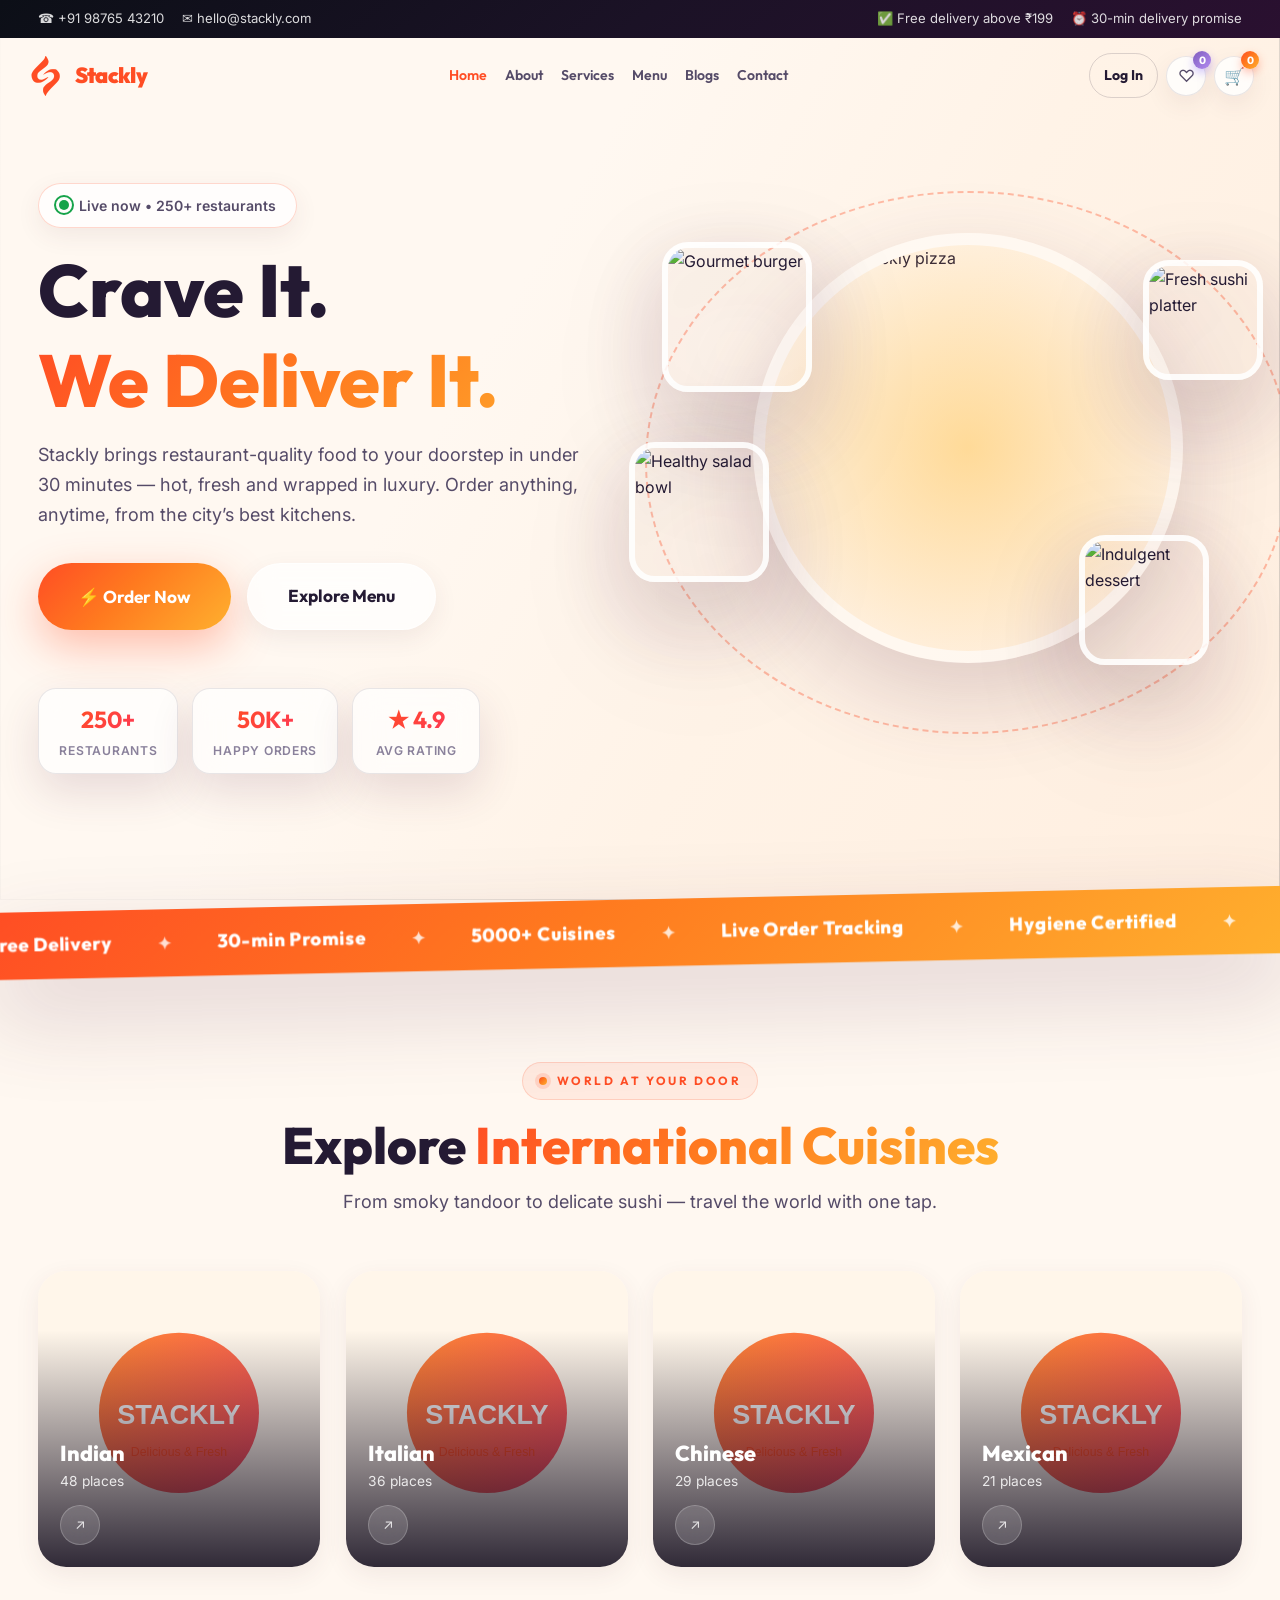
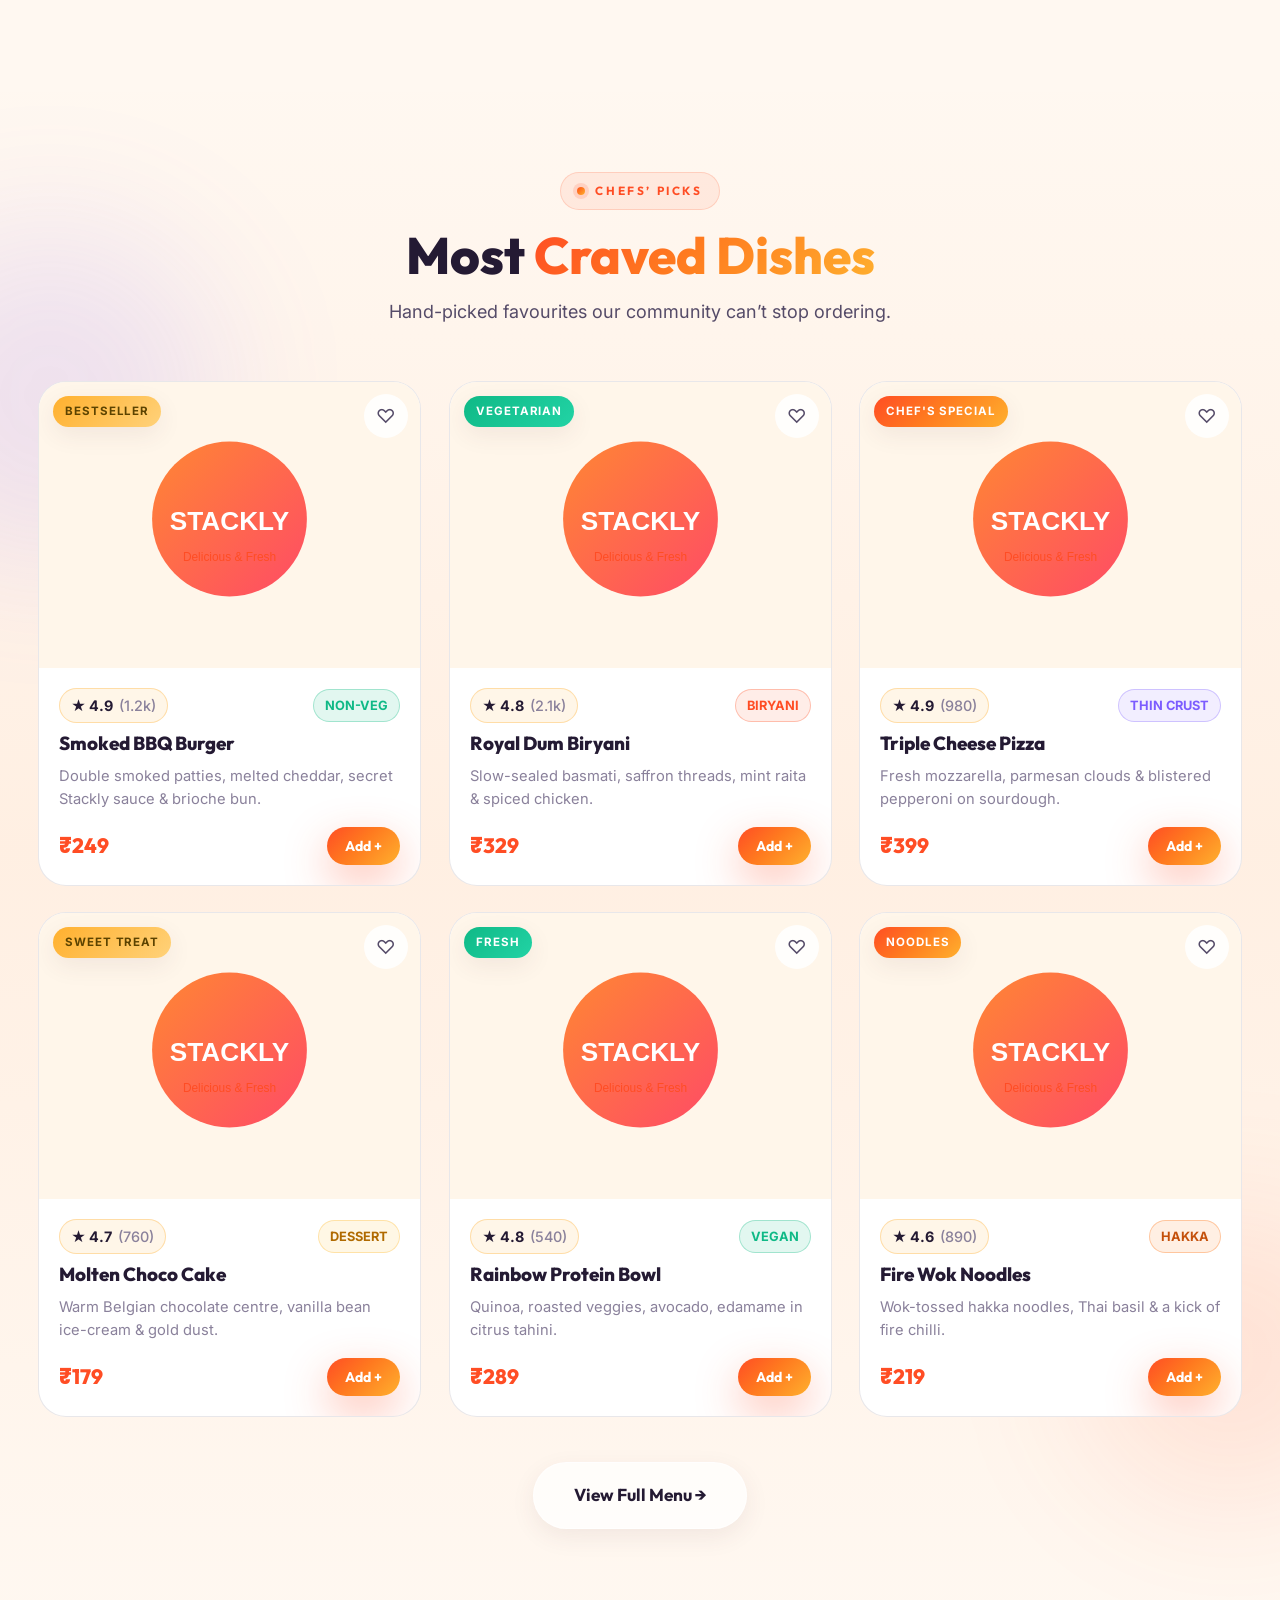
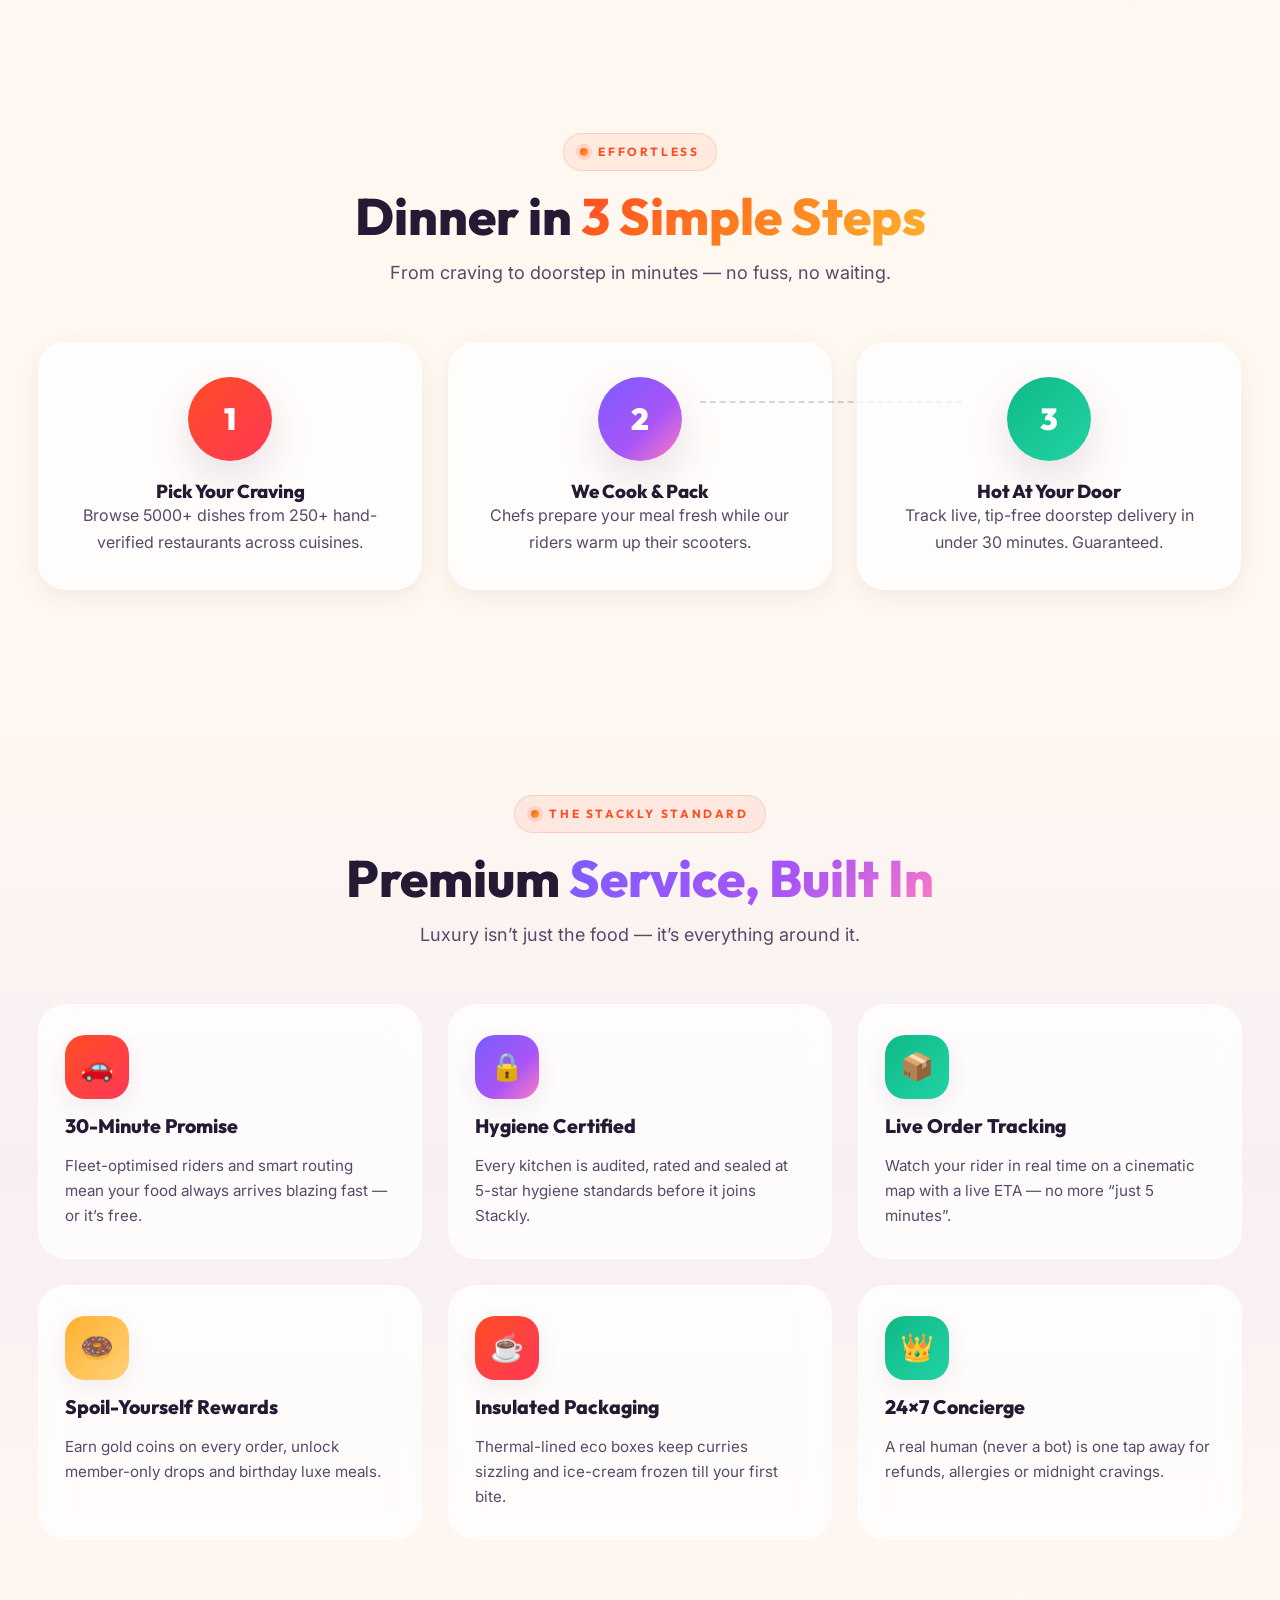
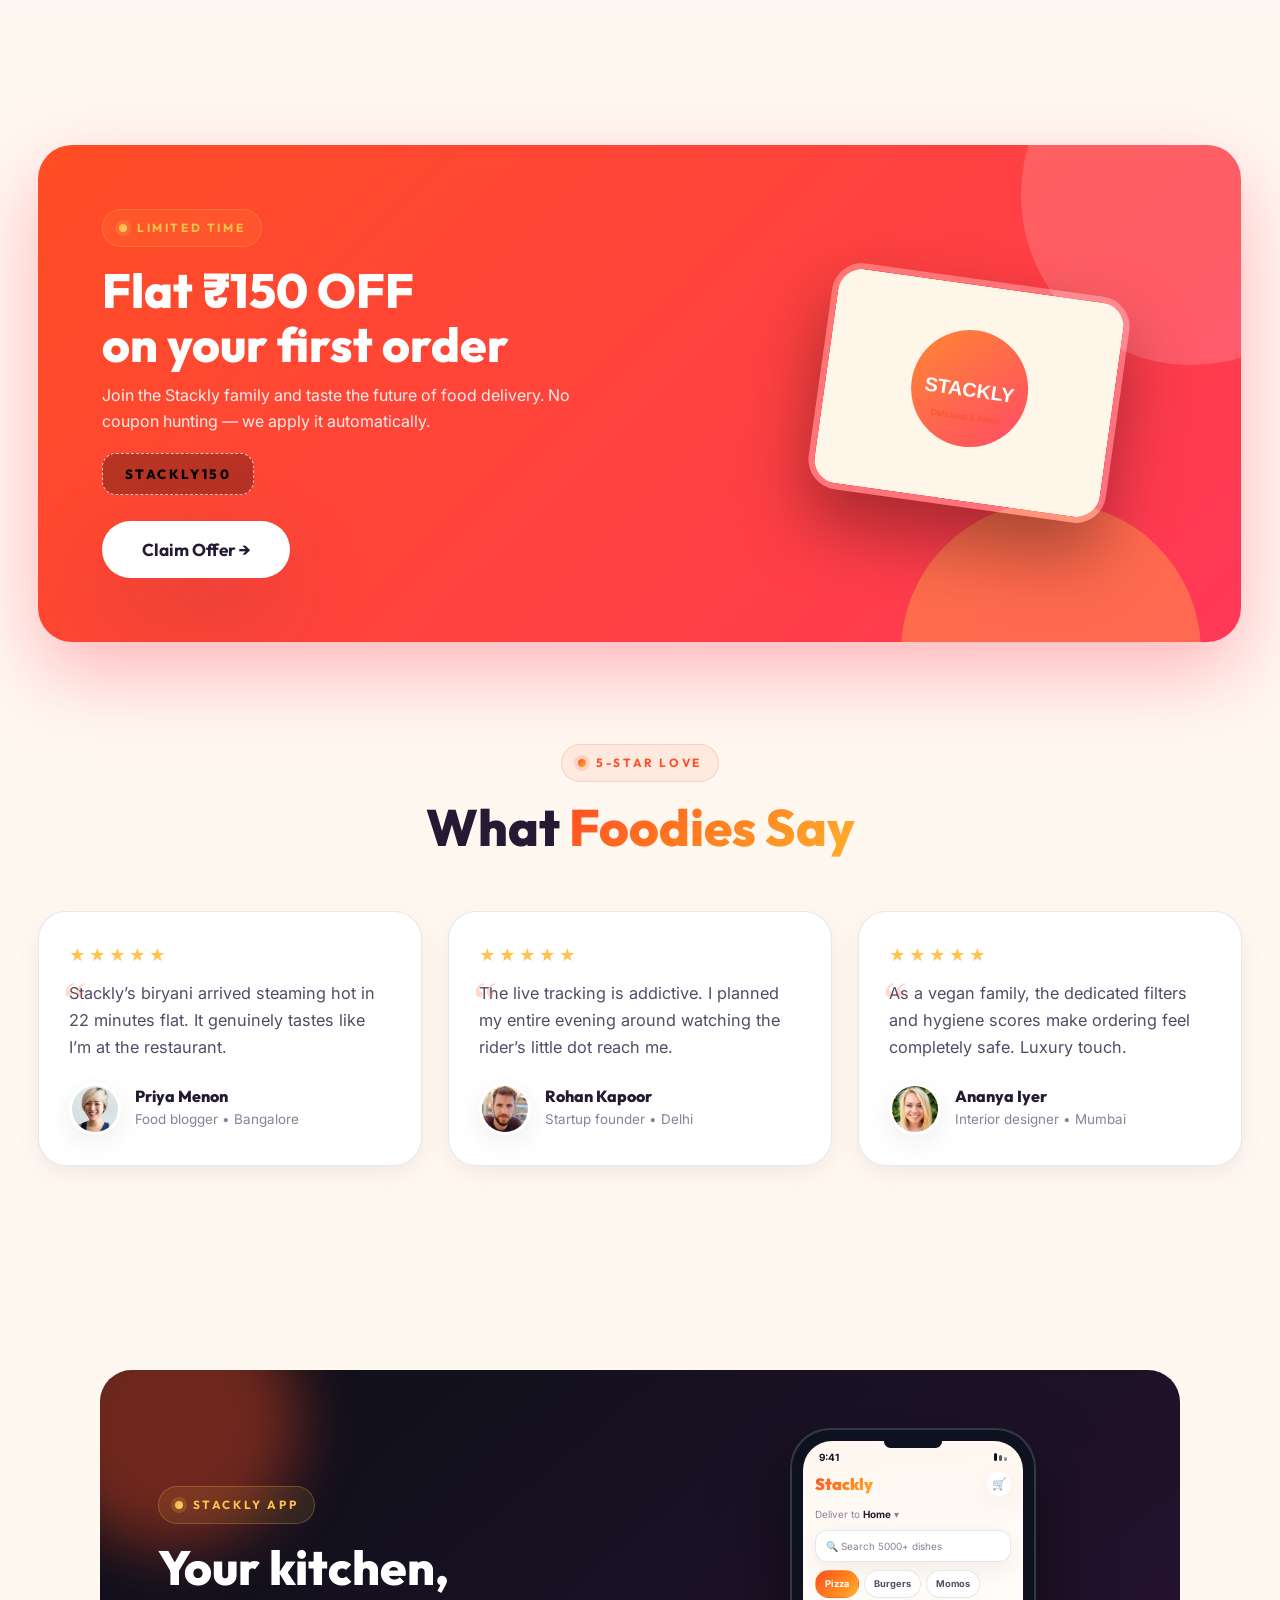
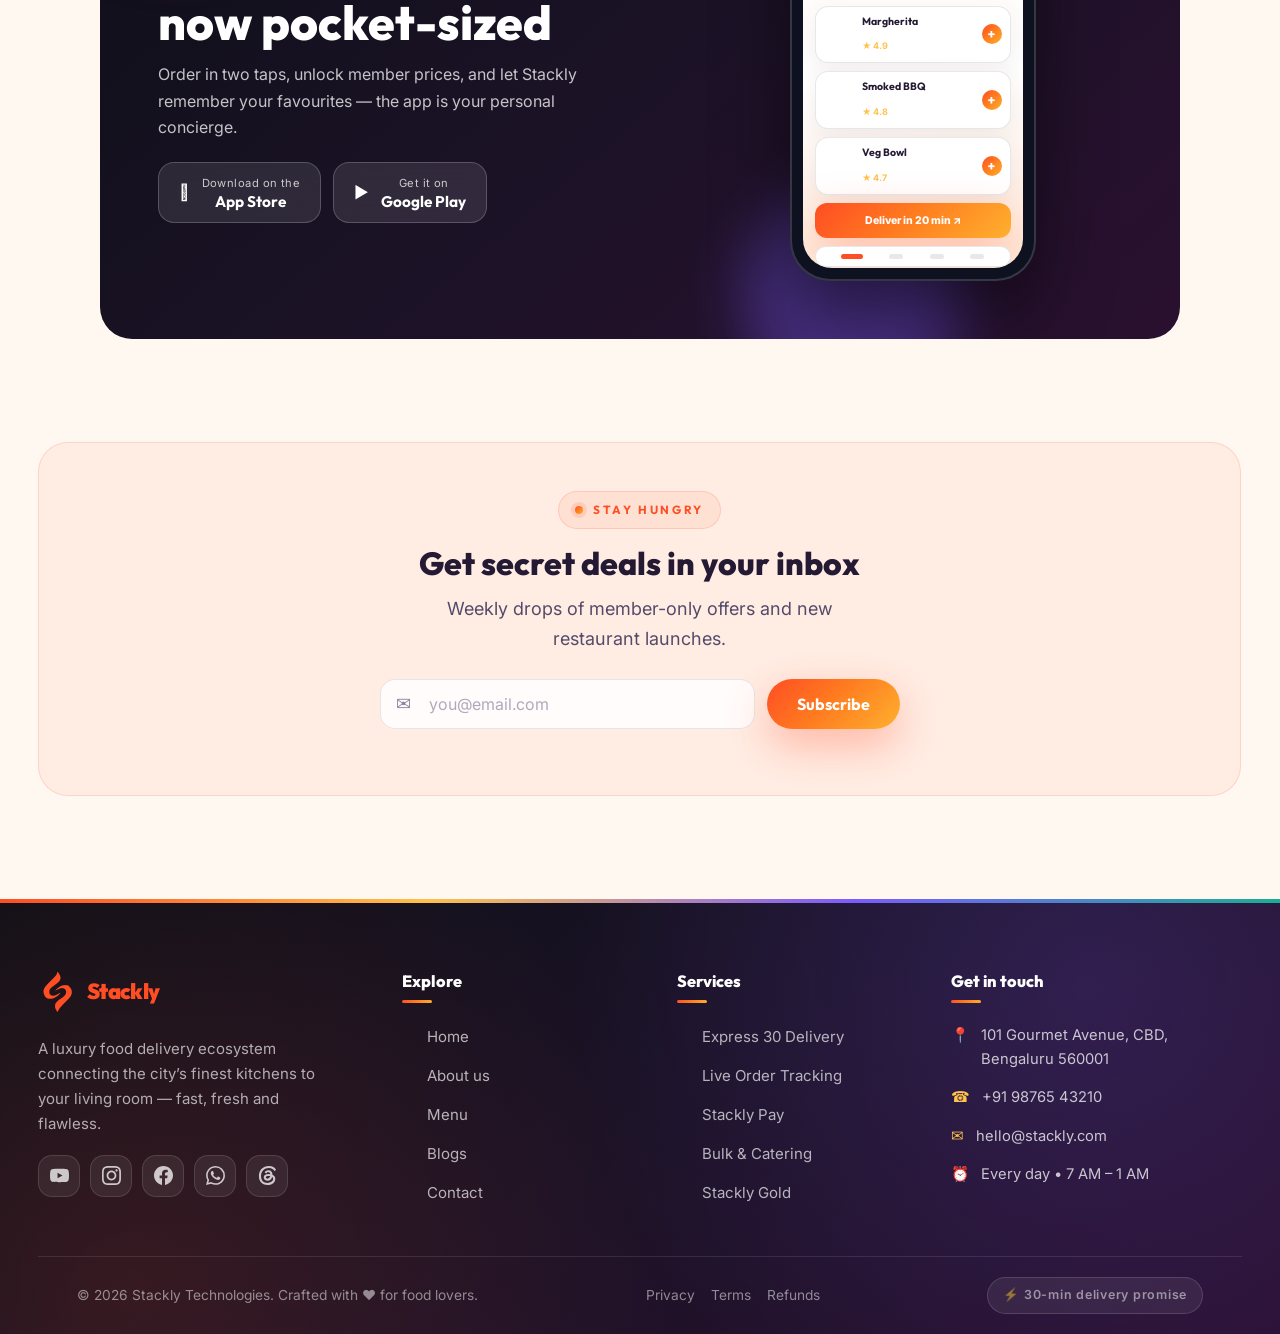
==== index.html @ c5687482 "first commit" ====
﻿<!DOCTYPE html>
<html lang="en">
<head>
<meta charset="UTF-8">
<meta name="viewport" content="width=device-width, initial-scale=1.0">
<meta name="description" content="Stackly — Luxury food delivery platform. Delicious, hot & fast delivery from the best restaurants to your doorstep.">
<title>Stackly | Food Delivery Platform — Fresh, Fast & Luxurious</title>
<link rel="icon" type="image/svg+xml" href="data:image/svg+xml,%3Csvg xmlns='http://www.w3.org/2000/svg' viewBox='0 0 100 100'%3E%3Crect width='100' height='100' rx='24' fill='%23ff4d24'/%3E%3Ctext x='50' y='68' font-size='54' text-anchor='middle' fill='white' font-family='Arial' font-weight='bold'%3ES%3C/text%3E%3C/svg%3E">
<link rel="stylesheet" href="css/style.css?v44">
</head>
<body>
<a class="skip-link" href="#main">Skip to main content</a>
<div class="scroll-progress" aria-hidden="true"></div>
<!-- LOADER -->
<div class="loader" aria-hidden="true"> <div class="er-code" style="font-family:var(--font-head);font-weight:900;font-size:3rem;background:linear-gradient(135deg,#ff6b4a,#ffc24b);-webkit-background-clip:text;background-clip:text;color:transparent;">STACKLY</div>
</div> <!-- HEADER -->
<header class="site-header"> <div class="topbar"> <div class="container"> <div class="top-left"> <span>&#9742; +91 98765 43210</span> <span>&#9993; hello@stackly.com</span> </div> <div class="top-right"> <span>&#9989; Free delivery above &#8377;199</span> <span>&#9200; 30-min delivery promise</span> </div> </div> </div> <div class="header-main"> <div class="container"> <a class="logo" href="index.html" aria-label="Stackly home"> <span class="logo-badge" role="img" aria-label="Stackly logo"></span> <span>Stack<em>ly</em></span> </a> <nav class="nav" aria-label="Primary"> <a class="nav-link active" href="index.html">Home</a> <a class="nav-link" href="about.html">About</a> <a class="nav-link" href="services.html">Services</a> <a class="nav-link" href="menu.html">Menu</a> <a class="nav-link" href="blogs.html">Blogs</a> <a class="nav-link" href="contact.html">Contact</a> </nav> <div class="header-actions"> <a class="btn btn-ghost btn-sm" href="login.html">Log In</a> <button class="icon-btn js-wish-open" aria-label="Open wishlist" title="Wishlist">&#9825;<span class="head-badge alt" data-wish-count>0</span></button> <button class="icon-btn js-cart-open" aria-label="Open cart" title="Cart">&#128722;<span class="head-badge" data-cart-count>0</span></button> <button class="burger" data-sidebar aria-label="Open menu" aria-expanded="false"> <span></span> </button> </div> </div> </div>
</header> <!-- MOBILE SIDEBAR -->
<div class="sidebar-overlay" aria-hidden="true"></div>
<aside class="sidebar" id="sideNav" aria-hidden="true" aria-label="Mobile navigation"> <div class="sidebar-head"> <a class="logo" href="index.html"> <span class="logo-badge" role="img" aria-label="Stackly logo"></span> <span>Stack<em>ly</em></span> </a> <button class="sidebar-close" aria-label="Close menu">&#10005;</button> </div> <nav class="sidebar-nav" aria-label="Mobile"> <a class="nav-link active" href="index.html">&#127968; Home</a> <a class="nav-link" href="about.html">&#128100; About</a> <a class="nav-link" href="services.html">&#128736; Services</a> <a class="nav-link" href="menu.html">&#127869; Menu</a> <a class="nav-link" href="blogs.html">&#128240; Blogs</a> <a class="nav-link" href="contact.html">&#128222; Contact</a> <a class="nav-link sidebar-login-btn" href="login.html">&#128273; Log In</a> </nav>  </aside> <main id="main">
<!-- HERO -->
<section class="hero" aria-label="Hero"> <div class="hero-canvas" aria-hidden="true"></div> <div class="hero-bg" aria-hidden="true"> <img src="https://images.unsplash.com/photo-1504674900247-0877df9cc836?w=1200&q=60&fm=webp&auto=format&fit=crop" alt="" loading="eager" fetchpriority="high"> </div> <div class="hero-vignette" aria-hidden="true"></div> <div class="container"> <div class="hero-inner"> <div class="hero-copy"> <span class="hero-badge"><span class="dot"></span> Live now &#8226; 250+ restaurants</span> <h1>Crave It. <span class="adaptive-line">We Deliver It.</span></h1> <p class="lede">Stackly brings restaurant-quality food to your doorstep in under 30 minutes — hot, fresh and wrapped in luxury. Order anything, anytime, from the city&#8217;s best kitchens.</p> <div class="hero-actions"> <div class="hero-cta"> <button class="btn btn-primary btn-lg js-404">&#9889; Order Now</button> <a class="btn btn-glass btn-lg" href="menu.html">Explore Menu</a> </div> </div> <div class="hero-stats"> <div class="stat-chip"><b data-count="250" data-suffix="+">0+</b><span>Restaurants</span></div> <div class="stat-chip"><b data-count="50" data-suffix="K+">0K+</b><span>Happy orders</span></div> <div class="stat-chip"><b data-prefix="&#9733; " data-count="4.9">4.9</b><span>Avg rating</span></div> </div> </div> <div class="hero-visual" aria-hidden="true"> <div class="hero-ring"></div> <div class="hero-plate"> <div class="plate-core tilt tilt-inner"> <span class="core-glow"></span> <img src="https://images.unsplash.com/photo-1513104890138-7c749659a591?w=700&h=700&fit=crop&q=70&fm=webp&auto=format" alt="Signature Stackly pizza" loading="eager"> </div> </div> <div class="float-item d1" style="width:150px;height:150px;top:2%;left:-6%;--rot:-8deg;"> <img src="https://images.unsplash.com/photo-1568901346375-23c9450c58cd?w=320&h=320&fit=crop&q=60&fm=webp&auto=format" alt="Gourmet burger"> </div> <div class="float-item d2" style="width:120px;height:120px;top:6%;right:-4%;--rot:10deg;"> <img src="https://images.unsplash.com/photo-1579871494447-9811cf80d66c?w=300&h=300&fit=crop&q=60&fm=webp&auto=format" alt="Fresh sushi platter"> </div> <div class="float-item d3" style="width:140px;height:140px;bottom:24%;left:-12%;--rot:6deg;"> <img src="https://images.unsplash.com/photo-1546069901-ba9599a7e63c?w=320&h=320&fit=crop&q=60&fm=webp&auto=format" alt="Healthy salad bowl"> </div> <div class="float-item d2" style="width:130px;height:130px;bottom:6%;right:6%;--rot:-6deg;"> <img src="https://images.unsplash.com/photo-1565958011703-44f9829ba187?w=300&h=300&fit=crop&q=60&fm=webp&auto=format" alt="Indulgent dessert"> </div> </div> </div> </div>
</section> <!-- RIBBON MARQUEE -->
<div class="hero-ribbon" aria-hidden="true"> <div class="marquee"> <div class="marquee-track"> <span>Free Delivery</span><span>30-min Promise</span><span>5000+ Cuisines</span><span>Live Order Tracking</span><span>Hygiene Certified</span><span>Cash On Delivery</span> <span>Free Delivery</span><span>30-min Promise</span><span>5000+ Cuisines</span><span>Live Order Tracking</span><span>Hygiene Certified</span><span>Cash On Delivery</span> </div> </div>
</div> <!-- CUISINES -->
<section class="section" style="padding-top:clamp(4rem,8vw,6rem)"> <div class="container"> <div class="section-head" data-reveal> <span class="eyebrow">World at your door</span> <h2 class="h2">Explore <span class="grad-text">International Cuisines</span></h2> <p class="lede">From smoky tandoor to delicate sushi — travel the world with one tap.</p> </div> <div class="grid cols-4"> <article class="cuisine-card tile" data-reveal tabindex="0" aria-label="Indian cuisine"> <img src="https://images.unsplash.com/photo-1585937421612-70a008356fbe?w=400&h=420&fit=crop&q=60&fm=webp&auto=format" alt="Indian butter chicken curry in a bowl" loading="lazy"> <div class="cap"><h3>Indian</h3><span>48 places</span><span class="go">&#8599;</span></div> </article> <article class="cuisine-card tile" data-reveal style="--d:.1s" tabindex="0" aria-label="Italian cuisine"> <img src="https://images.unsplash.com/photo-1513104890138-7c749659a591?w=400&h=420&fit=crop&q=60&fm=webp&auto=format" alt="Authentic Italian pizza" loading="lazy"> <div class="cap"><h3>Italian</h3><span>36 places</span><span class="go">&#8599;</span></div> </article> <article class="cuisine-card tile" data-reveal style="--d:.2s" tabindex="0" aria-label="Chinese cuisine"> <img src="https://images.unsplash.com/photo-1585032226651-759b368d7246?w=400&h=420&fit=crop&q=60&fm=webp&auto=format" alt="Dim sum and Chinese delicacies" loading="lazy"> <div class="cap"><h3>Chinese</h3><span>29 places</span><span class="go">&#8599;</span></div> </article> <article class="cuisine-card tile" data-reveal style="--d:.3s" tabindex="0" aria-label="Mexican cuisine"> <img src="https://images.unsplash.com/photo-1565299624946-b28f40a0ae38?w=400&h=420&fit=crop&q=60&fm=webp&auto=format" alt="Mexican tacos and nachos" loading="lazy"> <div class="cap"><h3>Mexican</h3><span>21 places</span><span class="go">&#8599;</span></div> </article> </div> </div>
</section> <!-- POPULAR DISHES -->
<section class="section" style="background:linear-gradient(180deg,transparent,rgba(255,122,31,.07),transparent)"> <div class="blob" style="width:340px;height:340px;background:rgba(124,92,255,.25);top:10%;left:-120px;" aria-hidden="true"></div> <div class="blob" style="width:300px;height:300px;background:rgba(255,77,36,.22);bottom:8%;right:-100px;" aria-hidden="true"></div> <div class="container"> <div class="section-head" data-reveal> <span class="eyebrow">Chefs&#8217; picks</span> <h2 class="h2">Most <span class="grad-text">Craved Dishes</span></h2> <p class="lede">Hand-picked favourites our community can&#8217;t stop ordering.</p> </div> <div class="menu-grid"> <article class="dish-card" data-reveal> <div class="dish-card-media"> <span class="dish-tag gold">Bestseller</span> <button class="dish-wishlist" aria-label="Add to favourites">&#9825;</button> <img src="https://images.unsplash.com/photo-1568901346375-23c9450c58cd?w=500&h=380&fit=crop&q=60&fm=webp&auto=format" alt="Stackly signature double patty burger" loading="lazy"> </div> <div class="dish-card-body"> <div class="dish-meta"><span class="rating">&#9733; 4.9 <span style="color:var(--ink-soft);font-weight:500;">(1.2k)</span></span><span style="font-weight:700;font-size:.8rem;background:rgba(16,185,129,.12);color:var(--teal);padding:5px 11px;border-radius:20px;border:1px solid rgba(16,185,129,.3);">NON-VEG</span></div> <h3>Smoked BBQ Burger</h3> <p class="dish-desc">Double smoked patties, melted cheddar, secret Stackly sauce &amp; brioche bun.</p> <div class="dish-foot"> <span class="dish-price">&#8377;249</span> <button class="btn btn-primary btn-sm js-add-cart">Add +</button> </div> </div> </article> <article class="dish-card" data-reveal style="--d:.08s"> <div class="dish-card-media"> <span class="dish-tag veg" style="background:var(--grad-teal);">Vegetarian</span> <button class="dish-wishlist" aria-label="Add to favourites">&#9825;</button> <img src="https://images.unsplash.com/photo-1589302168068-964664d93dc0?w=500&h=380&fit=crop&q=60&fm=webp&auto=format" alt="Royal dum biryani with saffron rice" loading="lazy"> </div> <div class="dish-card-body"> <div class="dish-meta"><span class="rating">&#9733; 4.8 <span style="color:var(--ink-soft);font-weight:500;">(2.1k)</span></span><span style="font-weight:700;font-size:.8rem;background:rgba(255,77,36,.1);color:var(--primary);padding:5px 11px;border-radius:20px;border:1px solid rgba(255,77,36,.3);">BIRYANI</span></div> <h3>Royal Dum Biryani</h3> <p class="dish-desc">Slow-sealed basmati, saffron threads, mint raita &amp; spiced chicken.</p> <div class="dish-foot"> <span class="dish-price">&#8377;329</span> <button class="btn btn-primary btn-sm js-add-cart">Add +</button> </div> </div> </article> <article class="dish-card" data-reveal style="--d:.16s"> <div class="dish-card-media"> <span class="dish-tag">Chef's special</span> <button class="dish-wishlist" aria-label="Add to favourites">&#9825;</button> <img src="https://images.unsplash.com/photo-1565299585323-38d6b0865b47?w=500&h=380&fit=crop&q=60&fm=webp&auto=format" alt="Chicago style deep dish pizza with melted cheese" loading="lazy"> </div> <div class="dish-card-body"> <div class="dish-meta"><span class="rating">&#9733; 4.9 <span style="color:var(--ink-soft);font-weight:500;">(980)</span></span><span style="font-weight:700;font-size:.8rem;background:rgba(124,92,255,.1);color:var(--violet);padding:5px 11px;border-radius:20px;border:1px solid rgba(124,92,255,.3);">THIN CRUST</span></div> <h3>Triple Cheese Pizza</h3> <p class="dish-desc">Fresh mozzarella, parmesan clouds &amp; blistered pepperoni on sourdough.</p> <div class="dish-foot"> <span class="dish-price">&#8377;399</span> <button class="btn btn-primary btn-sm js-add-cart">Add +</button> </div> </div> </article> <article class="dish-card" data-reveal> <div class="dish-card-media"> <span class="dish-tag gold" style="background:var(--grad-gold);color:#5c4300;">Sweet treat</span> <button class="dish-wishlist" aria-label="Add to favourites">&#9825;</button> <img src="https://images.unsplash.com/photo-1565958011703-44f9829ba187?w=500&h=380&fit=crop&q=60&fm=webp&auto=format" alt="Layered chocolate dessert with berries" loading="lazy"> </div> <div class="dish-card-body"> <div class="dish-meta"><span class="rating">&#9733; 4.7 <span style="color:var(--ink-soft);font-weight:500;">(760)</span></span><span style="font-weight:700;font-size:.8rem;background:rgba(255,194,75,.14);color:#b06a00;padding:5px 11px;border-radius:20px;border:1px solid rgba(255,194,75,.4);">DESSERT</span></div> <h3>Molten Choco Cake</h3> <p class="dish-desc">Warm Belgian chocolate centre, vanilla bean ice-cream &amp; gold dust.</p> <div class="dish-foot"> <span class="dish-price">&#8377;179</span> <button class="btn btn-primary btn-sm js-add-cart">Add +</button> </div> </div> </article> <article class="dish-card" data-reveal style="--d:.08s"> <div class="dish-card-media"> <span class="dish-tag veg" style="background:var(--grad-teal);">Fresh</span> <button class="dish-wishlist" aria-label="Add to favourites">&#9825;</button> <img src="https://images.unsplash.com/photo-1546069901-ba9599a7e63c?w=500&h=380&fit=crop&q=60&fm=webp&auto=format" alt="Rainbow protein bowl with grains and vegetables" loading="lazy"> </div> <div class="dish-card-body"> <div class="dish-meta"><span class="rating">&#9733; 4.8 <span style="color:var(--ink-soft);font-weight:500;">(540)</span></span><span style="font-weight:700;font-size:.8rem;background:rgba(16,185,129,.12);color:var(--teal);padding:5px 11px;border-radius:20px;border:1px solid rgba(16,185,129,.3);">VEGAN</span></div> <h3>Rainbow Protein Bowl</h3> <p class="dish-desc">Quinoa, roasted veggies, avocado, edamame in citrus tahini.</p> <div class="dish-foot"> <span class="dish-price">&#8377;289</span> <button class="btn btn-primary btn-sm js-add-cart">Add +</button> </div> </div> </article> <article class="dish-card" data-reveal style="--d:.16s"> <div class="dish-card-media"> <span class="dish-tag">Noodles</span> <button class="dish-wishlist" aria-label="Add to favourites">&#9825;</button> <img src="https://images.unsplash.com/photo-1582878826629-29b7ad1cdc43?w=500&h=380&fit=crop&q=60&fm=webp&auto=format" alt="Wok tossed hakka noodles with vegetables" loading="lazy"> </div> <div class="dish-card-body"> <div class="dish-meta"><span class="rating">&#9733; 4.6 <span style="color:var(--ink-soft);font-weight:500;">(890)</span></span><span style="font-weight:700;font-size:.8rem;background:rgba(255,122,31,.12);color:#c4500b;padding:5px 11px;border-radius:20px;border:1px solid rgba(255,122,31,.35);">HAKKA</span></div> <h3>Fire Wok Noodles</h3> <p class="dish-desc">Wok-tossed hakka noodles, Thai basil &amp; a kick of fire chilli.</p> <div class="dish-foot"> <span class="dish-price">&#8377;219</span> <button class="btn btn-primary btn-sm js-add-cart">Add +</button> </div> </div> </article> </div> <div class="text-center" style="margin-top:2.8rem" data-reveal> <a class="btn btn-glass btn-lg" href="menu.html">View Full Menu &#8594;</a> </div> </div>
</section> <!-- HOW IT WORKS -->
<section class="section"> <div class="container"> <div class="section-head" data-reveal> <span class="eyebrow">Effortless</span> <h2 class="h2">Dinner in <span class="grad-text">3 Simple Steps</span></h2> <p class="lede">From craving to doorstep in minutes — no fuss, no waiting.</p> </div> <div class="grid cols-3" data-reveal> <article class="glass step-card"> <div class="step-num a">1</div> <h3>Pick Your Craving</h3> <p style="color:var(--ink-mid);">Browse 5000+ dishes from 250+ hand-verified restaurants across cuisines.</p> </article> <article class="glass step-card"> <div class="step-num b">2</div> <div class="connector"></div> <h3>We Cook &amp; Pack</h3> <p style="color:var(--ink-mid);">Chefs prepare your meal fresh while our riders warm up their scooters.</p> </article> <article class="glass step-card"> <div class="step-num c">3</div> <div class="connector"></div> <h3>Hot At Your Door</h3> <p style="color:var(--ink-mid);">Track live, tip-free doorstep delivery in under 30 minutes. Guaranteed.</p> </article> </div> </div>
</section> <!-- FEATURES -->
<section class="section" style="background:linear-gradient(180deg,transparent,rgba(124,92,255,.06),transparent)"> <div class="container"> <div class="section-head" data-reveal> <span class="eyebrow">The Stackly standard</span> <h2 class="h2">Premium <span class="grad-text-v">Service, Built In</span></h2> <p class="lede">Luxury isn&#8217;t just the food — it&#8217;s everything around it.</p> </div> <div class="grid cols-3"> <article class="feature-card" data-reveal> <span class="icon-tile grad-a">&#128663;</span> <h3>30-Minute Promise</h3> <p>Fleet-optimised riders and smart routing mean your food always arrives blazing fast — or it&#8217;s free.</p> </article> <article class="feature-card" data-reveal style="--d:.1s"> <span class="icon-tile grad-b">&#128274;</span> <h3>Hygiene Certified</h3> <p>Every kitchen is audited, rated and sealed at 5-star hygiene standards before it joins Stackly.</p> </article> <article class="feature-card" data-reveal style="--d:.2s"> <span class="icon-tile grad-c">&#128230;</span> <h3>Live Order Tracking</h3> <p>Watch your rider in real time on a cinematic map with a live ETA — no more &#8220;just 5 minutes&#8221;.</p> </article> <article class="feature-card" data-reveal> <span class="icon-tile grad-d">&#127849;</span> <h3>Spoil-Yourself Rewards</h3> <p>Earn gold coins on every order, unlock member-only drops and birthday luxe meals.</p> </article> <article class="feature-card" data-reveal style="--d:.1s"> <span class="icon-tile grad-a">&#9749;</span> <h3>Insulated Packaging</h3> <p>Thermal-lined eco boxes keep curries sizzling and ice-cream frozen till your first bite.</p> </article> <article class="feature-card" data-reveal style="--d:.2s"> <span class="icon-tile grad-c">&#128081;</span> <h3>24&#215;7 Concierge</h3> <p>A real human (never a bot) is one tap away for refunds, allergies or midnight cravings.</p> </article> </div> </div>
</section> <!-- OFFER BANNER -->
<section class="section"> <div class="container"> <div class="offer-banner" data-reveal> <div> <span class="eyebrow ghost">Limited time</span> <h2>Flat &#8377;150 OFF<br>on your first order</h2> <p>Join the Stackly family and taste the future of food delivery. No coupon hunting — we apply it automatically.</p> <button class="offer-code js-copy">STACKLY150</button> <div style="margin-top:26px"> <button class="btn btn-white btn-lg js-404">Claim Offer &#8594;</button> </div> </div> <div class="offer-visual"> <img src="https://images.unsplash.com/photo-1565299585323-38d6b0865b47?w=420&h=460&fit=crop&q=70&fm=webp&auto=format" alt="Luxury pizza with fresh toppings on a dark background" loading="lazy"> </div> </div> </div>
</section> <!-- TESTIMONIALS -->
<section class="section" style="padding-top:0"> <div class="container"> <div class="section-head" data-reveal> <span class="eyebrow">5-star love</span> <h2 class="h2">What <span class="grad-text">Foodies Say</span></h2> </div> <div class="grid cols-3"> <article class="testi-card" data-reveal> <div class="testi-stars" aria-label="5 stars">&#9733;&#9733;&#9733;&#9733;&#9733;</div> <p class="quote">Stackly&#8217;s biryani arrived steaming hot in 22 minutes flat. It genuinely tastes like I&#8217;m at the restaurant.</p> <div class="testi-person"> <img src="images/avatars/women-44.webp" alt="Portrait of Priya Menon" loading="lazy"> <div><h4>Priya Menon</h4><span>Food blogger &#8226; Bangalore</span></div> </div> </article> <article class="testi-card" data-reveal style="--d:.1s"> <div class="testi-stars" aria-label="5 stars">&#9733;&#9733;&#9733;&#9733;&#9733;</div> <p class="quote">The live tracking is addictive. I planned my entire evening around watching the rider&#8217;s little dot reach me.</p> <div class="testi-person"> <img src="images/avatars/men-32.webp" alt="Portrait of Rohan Kapoor" loading="lazy"> <div><h4>Rohan Kapoor</h4><span>Startup founder &#8226; Delhi</span></div> </div> </article> <article class="testi-card" data-reveal style="--d:.2s"> <div class="testi-stars" aria-label="5 stars">&#9733;&#9733;&#9733;&#9733;&#9733;</div> <p class="quote">As a vegan family, the dedicated filters and hygiene scores make ordering feel completely safe. Luxury touch.</p> <div class="testi-person"> <img src="images/avatars/women-68.webp" alt="Portrait of Ananya Iyer" loading="lazy"> <div><h4>Ananya Iyer</h4><span>Interior designer &#8226; Mumbai</span></div> </div> </article> </div> </div>
</section> <!-- APP CTA -->
<section class="section"> <div class="container"> <div class="app-cta app-cta--theory" data-reveal> <div class="orb" style="width:260px;height:260px;background:rgba(255,77,36,.8);top:-80px;left:-60px;" aria-hidden="true"></div> <div class="orb" style="width:220px;height:220px;background:rgba(124,92,255,.8);bottom:-70px;right:20%;" aria-hidden="true"></div> <div style="position:relative;z-index:1;display:grid;grid-template-columns:1.1fr .9fr;gap:2rem;align-items:center" class="app-grid-row"> <div> <span class="eyebrow ghost">Stackly app</span> <h2>Your kitchen, <br>now pocket-sized</h2> <p>Order in two taps, unlock member prices, and let Stackly remember your favourites — the app is your personal concierge.</p> <div class="app-btns"> <a class="store-btn js-404" href="#">&#63743;<span><small>Download on the</small><b>App Store</b></span></a> <a class="store-btn js-404" href="#">&#9654;<span><small>Get it on</small><b>Google Play</b></span></a> </div> </div> <div class="app-phone" aria-hidden="true"> <div class="phone-frame"> <div class="phone-notch"></div> <div class="phone-screen"> <div class="ps-status"><span>9:41</span><span class="ps-bars"><i></i><i></i><i></i></span></div> <div class="ps-head"> <span class="ps-logo">Stack<em>ly</em></span> <span class="ps-cart">&#128722;</span> </div> <div class="ps-loc">Deliver to <b>Home</b> &#9662;</div> <div class="ps-search">&#128269; Search 5000+ dishes</div> <div class="ps-cat"><span class="on">Pizza</span><span>Burgers</span><span>Momos</span></div> <div class="ps-dish"> <span class="pd-thumb" style="background-image:url('https://images.unsplash.com/photo-1513104890138-7c749659a591?w=160&h=160&fit=crop&q=60&fm=webp&auto=format')"></span> <span class="pd-info"><b>Margherita</b><small>&#9733; 4.9</small></span> <span class="pd-add">+</span> </div> <div class="ps-dish"> <span class="pd-thumb" style="background-image:url('https://images.unsplash.com/photo-1568901346375-23c9450c58cd?w=160&h=160&fit=crop&q=60&fm=webp&auto=format')"></span> <span class="pd-info"><b>Smoked BBQ</b><small>&#9733; 4.8</small></span> <span class="pd-add">+</span> </div> <div class="ps-dish"> <span class="pd-thumb" style="background-image:url('https://images.unsplash.com/photo-1546069901-ba9599a7e63c?w=160&h=160&fit=crop&q=60&fm=webp&auto=format')"></span> <span class="pd-info"><b>Veg Bowl</b><small>&#9733; 4.7</small></span> <span class="pd-add">+</span> </div> <div class="ps-order">Deliver in 20 min &#8599;</div> <div class="ps-nav"><i class="on"></i><i></i><i></i><i></i></div> </div> </div> </div> </div> </div> </div>
</section> <!-- NEWSLETTER -->
<section class="section" style="padding-top:0"> <div class="container"> <div class="newsletter" data-reveal> <span class="eyebrow">Stay hungry</span> <h3>Get secret deals in your inbox</h3> <p class="lede" style="max-width:440px;margin-inline:auto">Weekly drops of member-only offers and new restaurant launches.</p> <form class="newsletter-form" id="newsletterForm" novalidate> <div class="field"> <label class="sr-only" for="nlEmail">Email address</label> <div class="input-wrap"> <span class="i-ico">&#9993;</span> <input type="email" id="nlEmail" name="email" placeholder="you@email.com" style="padding-left:48px" autocomplete="email" required> </div> <div class="form-error">&#9888; Enter a valid email address</div> <div class="form-success">&#10003; You&#8217;re subscribed &#8212; welcome to the Stackly family!</div> </div> <button type="submit" class="btn btn-primary">Subscribe</button> </form> </div> </div>
</section>
</main> <!-- FOOTER -->
<footer class="site-footer"> <div class="container"> <div class="footer-grid"> <div class="footer-brand" data-reveal> <a class="logo" href="index.html"><span class="logo-badge" role="img" aria-label="Stackly logo"></span><span>Stack<em>ly</em></span></a> <p>A luxury food delivery ecosystem connecting the city&#8217;s finest kitchens to your living room — fast, fresh and flawless.</p> <div class="footer-socials"> <a href="#" aria-label="YouTube"><svg viewBox="0 0 24 24" fill="currentColor" aria-hidden="true"><path d="M23.5 6.19a3.02 3.02 0 0 0-2.12-2.14C19.5 3.55 12 3.55 12 3.55s-7.5 0-9.38.5A3.02 3.02 0 0 0 .5 6.19 31.6 31.6 0 0 0 0 12a31.6 31.6 0 0 0 .5 5.81 3.02 3.02 0 0 0 2.12 2.14c1.88.5 9.38.5 9.38.5s7.5 0 9.38-.5a3.02 3.02 0 0 0 2.12-2.14A31.6 31.6 0 0 0 24 12a31.6 31.6 0 0 0-.5-5.81ZM9.55 15.57V8.43L15.82 12l-6.27 3.57Z"/></svg></a> <a href="#" aria-label="Instagram"><svg viewBox="0 0 24 24" fill="currentColor" aria-hidden="true"><path d="M12 0C8.74 0 8.333.015 7.053.072 5.775.132 4.905.333 4.14.63c-.789.306-1.459.717-2.126 1.384S.935 3.35.63 4.14C.333 4.905.131 5.775.072 7.053.012 8.333 0 8.74 0 12s.015 3.667.072 4.947c.06 1.277.261 2.148.558 2.913.306.788.717 1.459 1.384 2.126.667.666 1.336 1.079 2.126 1.384.766.296 1.636.499 2.913.558C8.333 23.988 8.74 24 12 24s3.667-.015 4.947-.072c1.277-.06 2.148-.262 2.913-.558.788-.306 1.459-.718 2.126-1.384.666-.667 1.079-1.335 1.384-2.126.296-.765.499-1.636.558-2.913.06-1.28.072-1.687.072-4.947s-.015-3.667-.072-4.947c-.06-1.277-.262-2.149-.558-2.913-.306-.789-.718-1.459-1.384-2.126C21.319 1.347 20.651.935 19.86.63c-.765-.297-1.636-.499-2.913-.558C15.667.012 15.26 0 12 0Zm0 2.16c3.203 0 3.585.016 4.85.071 1.17.055 1.805.249 2.227.415.562.217.96.477 1.382.896.419.42.679.819.896 1.381.164.422.36 1.057.413 2.227.057 1.266.07 1.646.07 4.85s-.015 3.585-.074 4.85c-.061 1.17-.256 1.805-.421 2.227-.224.562-.479.96-.899 1.382-.419.419-.824.679-1.38.896-.42.164-1.065.36-2.235.413-1.274.057-1.649.07-4.859.07-3.211 0-3.586-.015-4.859-.074-1.171-.061-1.816-.256-2.236-.421-.569-.224-.96-.479-1.379-.899-.421-.419-.69-.824-.9-1.38-.165-.42-.359-1.065-.42-2.235-.045-1.26-.061-1.649-.061-4.844 0-3.196.016-3.586.061-4.861.061-1.17.255-1.814.42-2.234.21-.57.479-.96.9-1.381.419-.419.81-.689 1.379-.898.42-.166 1.051-.361 2.221-.421 1.275-.045 1.65-.06 4.859-.06l.045.03Zm0 3.678c-3.405 0-6.162 2.76-6.162 6.162 0 3.405 2.76 6.162 6.162 6.162 3.405 0 6.162-2.76 6.162-6.162 0-3.405-2.76-6.162-6.162-6.162ZM12 16c-2.21 0-4-1.79-4-4s1.79-4 4-4 4 1.79 4 4-1.79 4-4 4Zm7.846-10.405c0 .795-.646 1.44-1.44 1.44-.795 0-1.44-.646-1.44-1.44 0-.794.646-1.439 1.44-1.439.793-.001 1.44.645 1.44 1.439Z"/></svg></a> <a href="#" aria-label="Facebook"><svg viewBox="0 0 24 24" fill="currentColor" aria-hidden="true"><path d="M24 12.073c0-6.627-5.373-12-12-12s-12 5.373-12 12c0 5.99 4.388 10.954 10.125 11.854v-8.385H7.078v-3.47h3.047V9.43c0-3.007 1.792-4.669 4.533-4.669 1.312 0 2.686.235 2.686.235v2.953H15.83c-1.491 0-1.956.925-1.956 1.874v2.25h3.328l-.532 3.47h-2.796v8.385C19.612 23.027 24 18.062 24 12.073Z"/></svg></a> <a href="#" aria-label="WhatsApp"><svg viewBox="0 0 24 24" fill="currentColor" aria-hidden="true"><path d="M17.472 14.382c-.297-.149-1.758-.867-2.03-.967-.273-.099-.471-.148-.67.15-.197.297-.767.966-.94 1.164-.173.199-.347.223-.644.075-.297-.15-1.255-.463-2.39-1.475-.883-.788-1.48-1.761-1.653-2.059-.173-.297-.018-.458.13-.606.134-.133.298-.347.446-.52.149-.174.198-.298.298-.497.099-.198.05-.371-.025-.52-.075-.149-.669-1.612-.916-2.207-.242-.579-.487-.5-.669-.51-.173-.008-.371-.01-.57-.01-.198 0-.52.074-.792.372-.272.297-1.04 1.016-1.04 2.479 0 1.462 1.065 2.875 1.213 3.074.149.198 2.096 3.2 5.077 4.487.709.306 1.262.489 1.694.625.712.227 1.36.195 1.871.118.571-.085 1.758-.719 2.006-1.413.248-.694.248-1.289.173-1.413-.074-.124-.272-.198-.57-.347m-5.421 7.403h-.004a9.87 9.87 0 01-5.031-1.378l-.361-.214-3.741.982.998-3.648-.235-.374a9.86 9.86 0 01-1.51-5.26c.001-5.45 4.436-9.884 9.888-9.884 2.64 0 5.122 1.03 6.988 2.898a9.825 9.825 0 012.893 6.994c-.003 5.45-4.437 9.884-9.885 9.884m8.413-18.297A11.815 11.815 0 0012.05 0C5.495 0 .16 5.335.157 11.892c0 2.096.547 4.142 1.588 5.945L.057 24l6.305-1.654a11.882 11.882 0 005.683 1.448h.005c6.554 0 11.89-5.335 11.893-11.893a11.821 11.821 0 00-3.48-8.413Z"/></svg></a> <a href="#" aria-label="Threads"><svg viewBox="0 0 24 24" fill="currentColor" aria-hidden="true"><path d="M18.263 11.097c-.03-3.486-1.92-5.586-5.111-5.586-2.13 0-3.922.963-4.863 2.499l2.062 1.438c.535-.843 1.272-1.543 2.628-1.543 1.528 0 2.318.85 2.544 2.431a15 15 0 0 0-2.236-.173c-4.125 0-6.068 1.867-6.068 4.336s1.943 3.99 4.804 3.99c3.139 0 5.013-2.115 5.781-4.735.798.361 1.348 1.204 1.348 2.47 0 3.387-3.907 5.232-7.22 5.232-4.885 0-8.077-3.207-8.077-8.424 0-6.392 4.223-10.487 9.9-10.487 3.808 0 5.69 1.671 6.97 3.914l2.108-1.475C21.44 2.078 18.331 0 13.663 0 6.227 0 1.168 5.277 1.168 12.934c0 7 4.953 11.066 10.856 11.066 4.878 0 9.809-2.846 9.809-7.716 0-2.545-1.46-4.231-3.569-5.187m-6.33 4.855c-1.077 0-2.026-.512-2.026-1.453 0-1.483 1.822-1.934 3.606-1.934.678 0 1.34.045 1.927.173-.422 1.927-1.671 3.215-3.508 3.214Z"/></svg></a> </div> </div> <div class="footer-col"> <h4>Explore</h4> <ul class="footer-links"> <li><a href="index.html">Home</a></li> <li><a href="about.html">About us</a></li> <li><a href="menu.html">Menu</a></li> <li><a href="blogs.html">Blogs</a></li> <li><a href="contact.html">Contact</a></li> </ul> </div> <div class="footer-col"> <h4>Services</h4> <ul class="footer-links"> <li><a href="#">Express 30 Delivery</a></li> <li><a href="#">Live Order Tracking</a></li> <li><a href="#">Stackly Pay</a></li> <li><a href="#">Bulk &amp; Catering</a></li> <li><a href="#">Stackly Gold</a></li> </ul> </div> <div class="footer-col"> <h4>Get in touch</h4> <ul class="footer-contact"> <li><span class="fc-ico">&#128205;</span><span>101 Gourmet Avenue, CBD, Bengaluru 560001</span></li> <li><span class="fc-ico">&#9742;</span><span>+91 98765 43210</span></li> <li><span class="fc-ico">&#9993;</span><span>hello@stackly.com</span></li> <li><span class="fc-ico">&#9200;</span><span>Every day &#8226; 7 AM &#8211; 1 AM</span></li> </ul> </div> </div> <div class="footer-bottom"> <div class="container"> <p>&#169; 2026 Stackly Technologies. Crafted with &#10084; for food lovers.</p> <p style="display:flex;gap:16px;flex-wrap:wrap;"><a href="#">Privacy</a> <a href="#">Terms</a> <a href="#">Refunds</a></p> <span class="footer-badge">&#9889; 30-min delivery promise</span> </div> </div> </div>
</footer> <script src="js/main.js?v46"></script>
</body>
</html>
---- css/style.css ----
﻿/* ============================================================
   STACKLY — Luxury Food Delivery Platform
   Premium Theme · HTML5 / CSS3 / Vanilla JS
   ============================================================ */

/* ---------- FONTS ---------- */
@import url('https://fonts.googleapis.com/css2?family=Outfit:wght@300;400;500;600;700;800;900&family=Poppins:wght@400;500;600;700;800;900&family=Inter:wght@300;400;500;600;700;800&family=Manrope:wght@400;500;600;700;800&display=swap');

/* ---------- DESIGN TOKENS ---------- */
:root {
  /* brand palette */
  --bg: #fff8f1;
  --bg-soft: #ffefdf;
  --surface: #ffffff;
  --ink: #241a33;
  --ink-mid: #554b68;
  --ink-soft: #8a819b;

  --primary: #ff4d24;
  --primary-2: #ff7a1f;
  --accent: #ffc24b;
  --violet: #7c5cff;
  --teal: #0fb986;
  --danger: #e23c4b;
  --success: #16a34a;

  --grad-brand: linear-gradient(135deg, #ff4d24 0%, #ff7a1f 45%, #ffb02e 100%);
  --grad-crimson: linear-gradient(135deg, #ff4d24, #ff3857);
  --grad-violet: linear-gradient(135deg, #7c5cff, #a855f7 60%, #ff7ac3);
  --grad-teal: linear-gradient(135deg, #0fb986, #22d3a5);
  --grad-night: linear-gradient(140deg, #0c0f17 0%, #1b1226 50%, #2a1030 100%);
  --grad-gold: linear-gradient(135deg, #ffb02e, #ffd27a);

  /* dark (dashboards) */
  --dark-bg: #0b0e16;
  --dark-bg2: #11152a;
  --dark-card: rgba(255, 255, 255, .055);
  --dark-line: rgba(255, 255, 255, .09);

  --line: rgba(36, 26, 51, .10);
  --glass: rgba(255, 255, 255, .72);
  --glass-strong: rgba(255, 255, 255, .85);
  --glass-border: rgba(255, 255, 255, .65);

  --shadow-sm: 0 8px 24px rgba(90, 45, 70, .08);
  --shadow-md: 0 18px 44px rgba(90, 45, 70, .14);
  --shadow-lg: 0 34px 90px rgba(90, 45, 70, .20);
  --shadow-brand: 0 16px 44px rgba(255, 77, 36, .35);

  --radius: 20px;
  --radius-lg: 28px;
  --radius-full: 999px;

  --font-head: 'Outfit', 'Poppins', sans-serif;
  --font-body: 'Inter', 'Manrope', sans-serif;

  --ease: cubic-bezier(.22, 1, .36, 1);
  --spring: cubic-bezier(.34, 1.56, .64, 1);

  --header-h: 76px;
}

/* ---------- RESET ---------- */
*, *::before, *::after { box-sizing: border-box; margin: 0; padding: 0; }
html { scroll-behavior: smooth; -webkit-text-size-adjust: 100%; overflow-x: hidden; overflow-x: clip; }
body {
  font-family: var(--font-body);
  background: var(--bg);
  color: var(--ink);
  line-height: 1.65;
  overflow-x: hidden;
  min-height: 100vh;
  -webkit-font-smoothing: antialiased;
  text-rendering: optimizeLegibility;
}
body.no-scroll { overflow: hidden; }
img { max-width: 100%; display: block; }
a { color: inherit; text-decoration: none; }
ul, ol { list-style: none; }
button { font-family: inherit; cursor: pointer; border: none; background: none; }
input, select, textarea { font-family: inherit; font-size: 1rem; }
h1, h2, h3, h4, h5, h6 { font-family: var(--font-head); line-height: 1.14; font-weight: 800; letter-spacing: -.02em; color: var(--ink); }
::selection { background: var(--primary); color: #fff; }

:root { caret-color: transparent; }
form input, form textarea, form select { caret-color: auto; }

/* scrollbar */
::-webkit-scrollbar { width: 11px; }
::-webkit-scrollbar-track { background: var(--bg-soft); }
::-webkit-scrollbar-thumb { background: linear-gradient(var(--primary), var(--primary-2)); border-radius: 20px; border: 3px solid var(--bg-soft); }

/* ---------- ACCESSIBILITY ---------- */
:focus-visible { outline: 3px solid var(--primary); outline-offset: 3px; border-radius: 6px; }
.sr-only { position: absolute; width: 1px; height: 1px; padding: 0; margin: -1px; overflow: hidden; clip: rect(0 0 0 0); white-space: nowrap; border: 0; }
.skip-link { position: fixed; top: -60px; left: 16px; z-index: 9999; background: var(--primary); color: #fff; padding: 10px 18px; border-radius: 12px; transition: top .3s var(--ease); font-weight: 600; }
.skip-link:focus { top: 12px; }

/* ---------- LAYOUT HELPERS ---------- */
.container { width: min(1240px, 92%); margin-inline: auto; }
.section { padding: clamp(4rem, 8vw, 7rem) 0; position: relative; }
.section-head { text-align: center; max-width: 720px; margin: 0 auto clamp(2.4rem, 5vw, 3.4rem); }
.section-head .eyebrow { justify-content: center; }
.grid { display: grid; gap: 1.6rem; }
.cols-2 { grid-template-columns: repeat(2, 1fr); }
.cols-3 { grid-template-columns: repeat(3, 1fr); }
.cols-4 { grid-template-columns: repeat(4, 1fr); }
.text-center { text-align: center; }

/* ---------- TYPOGRAPHY HELPERS ---------- */
.eyebrow {
  display: inline-flex; align-items: center; gap: 10px;
  font-family: var(--font-head); font-weight: 700; letter-spacing: .22em;
  text-transform: uppercase; font-size: .74rem; color: var(--primary);
  background: rgba(255, 77, 36, .08); border: 1px solid rgba(255, 77, 36, .18);
  padding: 8px 16px; border-radius: var(--radius-full); margin-bottom: 1rem;
}
.eyebrow::before { content: ''; width: 8px; height: 8px; border-radius: 50%; background: var(--grad-brand); box-shadow: 0 0 0 4px rgba(255,77,36,.15); }
.eyebrow.ghost { color: var(--accent); background: rgba(255, 194, 75, .1); border-color: rgba(255, 194, 75, .25); }
.eyebrow.ghost::before { background: var(--grad-gold); box-shadow: 0 0 0 4px rgba(255,194,75,.18); }
.h2 { font-size: clamp(1.9rem, 4.4vw, 3.2rem); }
.lede { color: var(--ink-mid); font-size: clamp(1rem, 1.6vw, 1.13rem); margin-top: .8rem; }
.grad-text { background: var(--grad-brand); -webkit-background-clip: text; background-clip: text; color: transparent; }
.grad-text-v { background: var(--grad-violet); -webkit-background-clip: text; background-clip: text; color: transparent; }

/* ---------- BUTTONS ---------- */
.btn {
  display: inline-flex; align-items: center; justify-content: center; gap: 10px;
  font-family: var(--font-head); font-weight: 700; font-size: 1rem;
  padding: 15px 30px; border-radius: var(--radius-full);
  transition: transform .45s var(--spring), box-shadow .35s var(--ease), background .35s var(--ease), color .35s var(--ease), border-color .35s var(--ease);
  position: relative; overflow: hidden; white-space: nowrap; user-select: none;
  will-change: transform;
}
.btn:active { transform: scale(.96); }
.btn-primary { background: var(--grad-brand); color: #fff; box-shadow: var(--shadow-brand); }
.btn-primary::after { content: ''; position: absolute; inset: 0; background: linear-gradient(120deg, transparent 30%, rgba(255,255,255,.35) 50%, transparent 70%); transform: translateX(-120%); transition: transform .8s var(--ease); }
.btn-primary:hover { transform: translateY(-4px); box-shadow: 0 22px 56px rgba(255, 77, 36, .45); }
.btn-primary:hover::after { transform: translateX(120%); }
.btn-ghost { background: transparent; color: var(--ink); border: 1.5px solid rgba(36, 26, 51, .16); }
.btn-ghost:hover { border-color: var(--primary); color: var(--primary); transform: translateY(-3px); }
.btn-glass { background: var(--glass); color: var(--ink); border: 1px solid var(--glass-border); backdrop-filter: blur(12px); -webkit-backdrop-filter: blur(12px); box-shadow: var(--shadow-sm); }
.btn-glass:hover { box-shadow: var(--shadow-md); transform: translateY(-3px); }
.btn-violet { background: var(--grad-violet); color: #fff; box-shadow: 0 16px 44px rgba(124, 92, 255, .35); }
.btn-violet:hover { transform: translateY(-4px); box-shadow: 0 22px 60px rgba(124, 92, 255, .45); }
.btn-white { background: #fff; color: var(--ink); box-shadow: var(--shadow-lg); }
.btn-white:hover { transform: translateY(-4px); }
.app-cta--theory .btn-white { background: #fff; color: var(--ink); }
.app-cta--theory .btn-white:hover { background: var(--grad-brand); color: #fff; border-color: transparent; transform: translateY(-4px); box-shadow: 0 14px 32px rgba(255,77,36,.45); }
.app-cta--theory .btn-glass { color: #fff; border-color: rgba(255,255,255,.3); }
.app-cta--theory .btn-glass:hover { background: var(--grad-violet); color: #fff; border-color: transparent; transform: translateY(-4px); box-shadow: 0 14px 32px rgba(124,92,255,.45); }
.app-cta--theory .store-btn:hover { background: var(--grad-brand); border-color: transparent; color: #fff; transform: translateY(-4px); box-shadow: 0 14px 32px rgba(255,77,36,.45); }
.btn-lg { padding: 18px 40px; font-size: 1.08rem; }
.btn-sm { padding: 10px 18px; font-size: .88rem; }
.btn .icon { font-size: 1.15em; transition: transform .4s var(--spring); }
.btn:hover .icon { transform: translateX(4px); }

/* ---------- GLITTER BUTTON (contact submit) ---------- */
.btn-glitter { position: relative; overflow: hidden; }
.btn-glitter:hover { transform: none; }
.btn-glitter:hover .icon { transform: none; }
.btn-glitter::before {
  content: ''; position: absolute; inset: -40%;
  background: conic-gradient(from 0deg, transparent 0 18%, rgba(255,255,255,.55) 28%, transparent 38%) 0 0 / 90px 90px;
  background-repeat: repeat;
  opacity: 0; z-index: 0;
  pointer-events: none;
  animation: glitterShimmer 1.1s linear infinite;
}
.btn-glitter:hover::before { opacity: .8; }
.btn-glitter > * { position: relative; z-index: 1; }
@keyframes glitterShimmer { to { transform: translate(90px, 90px); } }
.glitter {
  position: fixed; width: 8px; height: 8px; border-radius: 50%;
  background: radial-gradient(circle, #fff 0%, rgba(255,255,255,.9) 35%, rgba(255,215,120,.9) 70%, transparent 100%);
  box-shadow: 0 0 10px 2px rgba(255,215,120,.9);
  z-index: 9999; pointer-events: none;
  animation: glitterBurst .7s var(--ease) forwards;
  will-change: transform, opacity;
}
@keyframes glitterBurst {
  0% { transform: translate(-50%, -50%) scale(1); opacity: 1; }
  100% { transform: translate(calc(-50% + var(--gx)), calc(-50% + var(--gy))) scale(0); opacity: 0; }
}

/* ---------- GLASS CARD ---------- */
.glass {
  background: var(--glass); border: 1px solid var(--glass-border);
  backdrop-filter: blur(16px); -webkit-backdrop-filter: blur(16px);
  border-radius: var(--radius-lg); box-shadow: var(--shadow-sm);
}

/* ---------- HEADER ---------- */
.site-header { position: fixed; inset: 0 0 auto 0; z-index: 100; height: var(--header-h); transition: all .45s var(--ease); }
.topbar { background: var(--grad-night); color: rgba(255,255,255,.85); font-size: .82rem; padding: 8px 0; position: relative; z-index: 2; transition: max-height .4s var(--ease), padding .4s var(--ease), opacity .3s; max-height: 46px; overflow: hidden; }
.topbar .container { display: flex; justify-content: space-between; align-items: center; gap: 14px; flex-wrap: wrap; }
.topbar a { opacity: .9; }
.topbar a:hover { opacity: 1; color: var(--accent); }
.topbar .top-left, .topbar .top-right { display: flex; align-items: center; gap: 18px; flex-wrap: wrap; }
.topbar span { display: inline-flex; align-items: center; gap: 7px; }
.header-main { background: transparent; height: var(--header-h); display: flex; align-items: center; transition: all .45s var(--ease); }
.header-main .container { display: flex; align-items: center; justify-content: space-between; gap: 16px; width: 100%; padding-inline: clamp(16px, 3vw, 42px); }
.site-header.scrolled { box-shadow: 0 12px 40px rgba(60, 30, 70, .12); }
.site-header.scrolled .header-main { background: rgba(255, 248, 241, .86); backdrop-filter: blur(18px); -webkit-backdrop-filter: blur(18px); border-bottom: 1px solid var(--line); }
.site-header.scrolled { backdrop-filter: none; -webkit-backdrop-filter: none; }
.site-header.scrolled .topbar { max-height: 0; padding: 0; opacity: 0; }

.logo { display: inline-flex; align-items: center; gap: 12px; font-family: var(--font-head); font-weight: 900; font-size: 1.5rem; color: #ff4d24; letter-spacing: -.03em; }
.logo-badge { width: 44px; height: 44px; flex: 0 0 auto; display: block; background-color: #ff4d24; -webkit-mask: url('[data-uri]') center / contain no-repeat; mask: url('[data-uri]') center / contain no-repeat; }
@keyframes sheen { 60% { transform: translateX(100%); } 100% { transform: translateX(100%); } }
.logo em { font-style: normal; color: #ff4d24; }
.logo small { display: block; font-size: .58rem; font-weight: 600; letter-spacing: .28em; text-transform: uppercase; color: var(--ink-soft); }

.nav { display: flex; align-items: center; gap: 6px; }
.nav-link { position: relative; font-family: var(--font-head); font-weight: 600; font-size: .98rem; color: var(--ink-mid); padding: 10px 16px; border-radius: 12px; transition: color .3s; }
.nav-link:hover, .nav-link.active { color: var(--primary); }

.header-actions { display: flex; align-items: center; gap: 12px; }

/* mobile hamburger */
.burger { display: none; width: 48px; height: 48px; border-radius: 14px; border: 1px solid var(--line); background: var(--glass); place-items: center; }
.burger span { display: block; width: 22px; height: 2.4px; background: var(--ink); border-radius: 4px; position: relative; transition: all .35s var(--spring); }
.burger span::before, .burger span::after { content: ''; position: absolute; left: 0; width: 22px; height: 2.4px; background: var(--ink); border-radius: 4px; transition: all .35s var(--spring); }
.burger span::before { top: -7px; }
.burger span::after { top: 7px; }
.burger.open span { background: transparent; }
.burger.open span::before { top: 0; transform: rotate(45deg); }
.burger.open span::after { top: 0; transform: rotate(-45deg); }

/* ---------- MOBILE SIDEBAR ---------- */
.sidebar { position: fixed; top: 0; right: 0; bottom: 0; width: min(330px, 86vw); background: var(--grad-night); z-index: 300; transform: translateX(110%); transition: transform .55s var(--ease); display: flex; flex-direction: column; padding: 30px 24px; overflow-y: auto; -webkit-overflow-scrolling: touch; backdrop-filter: none; -webkit-backdrop-filter: none; will-change: transform; isolation: isolate; }
.sidebar.open { transform: translateX(0); box-shadow: -30px 0 80px rgba(0, 0, 0, .4); }
.sidebar-head { display: flex; align-items: center; justify-content: space-between; margin-bottom: 14px; }
.sidebar .logo { color: #ff4d24; }
.sidebar .logo small { color: rgba(255,255,255,.5); }
.sidebar-close { width: 44px; height: 44px; border-radius: 50%; background: rgba(255,255,255,.1); color: #fff; display: grid; place-items: center; font-size: 1.3rem; transition: all .3s var(--spring); border: 1px solid rgba(255,255,255,.14); }
.sidebar-close:hover { background: var(--primary); transform: rotate(90deg); }
.sidebar-nav { display: flex; flex-direction: column; gap: 6px; margin-top: 18px; }
.sidebar-nav .nav-link { color: rgba(255,255,255,.82); padding: 14px 16px; font-size: 1.05rem; border-radius: 16px; border: 1px solid transparent; }
.sidebar-nav .nav-link:hover, .sidebar-nav .nav-link.active { background: rgba(255,255,255,.08); color: var(--accent); border-color: rgba(255,255,255,.12); }
.sidebar-nav .nav-link::after { display: none; }
.sidebar-nav .sidebar-login-btn { background: var(--grad-brand); color: #fff; border-color: transparent; font-weight: 800; text-align: center; box-shadow: var(--shadow-brand); }
.sidebar-nav .sidebar-login-btn:hover { background: var(--grad-brand); transform: translateY(-2px); box-shadow: 0 14px 28px rgba(255, 77, 36, .4); color: #fff; border-color: transparent; }
.sidebar-overlay { position: fixed; inset: 0; background: rgba(10, 8, 20, .55); z-index: 290; opacity: 0; pointer-events: none; transition: opacity .4s var(--ease); backdrop-filter: none; -webkit-backdrop-filter: none; }
.sidebar-overlay.open { opacity: 1; pointer-events: auto; }
.site-header { isolation: isolate; }

/* ---------- HERO ---------- */
.hero { min-height: 100svh; min-height: 100vh; display: flex; align-items: center; position: relative; overflow: hidden; padding: calc(var(--header-h) + 30px) 0 clamp(72px, 9vh, 104px); isolation: isolate; }
.hero-canvas { position: absolute; inset: 0; z-index: -2; }
.hero-bg { position: absolute; inset: 0; z-index: -3; }
.hero-bg::before { content: ''; position: absolute; inset: 0; background: var(--bg); opacity: .0; }
.hero-bg img { width: 100%; height: 100%; object-fit: cover; }
.hero-vignette { position: absolute; inset: 0; z-index: -1; background:
  linear-gradient(120deg, rgba(255,248,241,.97) 0%, rgba(255,248,241,.88) 38%, rgba(255,239,223,.55) 62%, rgba(255,220,190,.35) 100%); }
.hero .container { position: relative; z-index: 2; width: min(1240px, 92%); }
.hero-inner { display: grid; grid-template-columns: 1.05fr .95fr; align-items: center; gap: clamp(1.6rem, 4vw, 4rem); }
.hero-copy { position: relative; z-index: 2; margin-top: clamp(14px, 2.5vw, 36px); }
.hero-badge { display: inline-flex; align-items: center; gap: 10px; background: rgba(255,255,255,.75); border: 1.5px solid rgba(255,77,36,.22); padding: 10px 20px; border-radius: var(--radius-full); box-shadow: var(--shadow-sm); font-weight: 600; font-size: .88rem; color: var(--ink-mid); }
.hero-badge .dot { width: 10px; height: 10px; border-radius: 50%; background: var(--success); position: relative; }
.hero-badge .dot::after { content: ''; position: absolute; inset: -5px; border-radius: 50%; border: 2px solid var(--success); animation: ping 1.6s var(--ease) infinite; }
@keyframes ping { 0% { transform: scale(.6); opacity: 1; } 100% { transform: scale(1.8); opacity: 0; } }
.hero h1 { font-size: clamp(2.5rem, 6vw, 4.6rem); margin: 20px 0 18px; }
.adaptive-line { display: block; margin-top: 6px; background: var(--grad-brand); -webkit-background-clip: text; background-clip: text; color: transparent; }
.hero p.lede { max-width: 560px; }
.hero-cta { display: flex; flex-wrap: wrap; gap: 16px; margin-top: 0; }
.hero-actions { display: flex; flex-wrap: wrap; align-items: center; gap: 18px 26px; margin-top: 34px; max-width: 680px; }

/* hero medals / floating objects */
.hero-visual { position: relative; min-height: 460px; }
.float-item { position: absolute; z-index: 2; animation: floaty 6s ease-in-out infinite; will-change: transform; filter: drop-shadow(0 24px 40px rgba(90, 45, 70, .35)); }
.float-item.d1 { animation-delay: 0s; }
.float-item.d2 { animation-delay: -1.8s; }
.float-item.d3 { animation-delay: -3.4s; }
.float-item img { width: 100%; height: 100%; object-fit: cover; border-radius: 26px; border: 6px solid rgba(255,255,255,.85); box-shadow: var(--shadow-lg); }
@keyframes floaty { 0%, 100% { transform: translateY(0) rotate(var(--rot, 0deg)); } 50% { transform: translateY(-22px) rotate(var(--rot, 0deg)); } }
.hero-plate { position: relative; z-index: 1; width: min(430px, 90%); margin-inline: auto; animation: slowSpin 26s linear infinite; }
@keyframes slowSpin { from { transform: rotate(0); } to { transform: rotate(360deg); } }
.hero-plate .plate-core { border-radius: 50%; border: 12px solid rgba(255,255,255,.4); box-shadow: var(--shadow-lg); position: relative; overflow: hidden; aspect-ratio: 1; }
.hero-plate .plate-core img { width: 100%; height: 100%; object-fit: cover; border-radius: 50%; }
.hero-plate .core-glow { position: absolute; inset: -20%; background: radial-gradient(circle, rgba(255,194,75,.5), transparent 60%); animation: pulse 3.5s var(--ease) infinite; }
@keyframes pulse { 0%, 100% { opacity: .4; transform: scale(.95); } 50% { opacity: .9; transform: scale(1.1); } }
.hero-ring { position: absolute; inset: -9%; z-index: 0; border-radius: 50%; border: 2px dashed rgba(255, 77, 36, .35); animation: slowSpin 34s linear infinite reverse; }
.hero-stats { position: static; transform: none; z-index: 3; display: flex; gap: 14px; flex-wrap: wrap; justify-content: flex-start; margin-top: 58px; }
.stat-chip { background: rgba(255,255,255,.68); backdrop-filter: blur(14px); -webkit-backdrop-filter: blur(14px); border: 1px solid var(--line); border-radius: 18px; padding: 12px 20px; box-shadow: var(--shadow-md); text-align: center; min-width: 128px; display: flex; flex-direction: column; align-items: center; justify-content: center; gap: 2px; transition: transform .3s var(--ease), border-color .3s var(--ease), box-shadow .3s var(--ease); }
.stat-chip:hover { transform: translateY(-4px); border-color: rgba(255,77,36,.4); box-shadow: 0 14px 30px rgba(90,45,70,.16); }
.stat-chip b { display: block; font-family: var(--font-head); font-size: 1.45rem; background: var(--grad-crimson); -webkit-background-clip: text; background-clip: text; color: transparent; }
.stat-chip span { font-size: .76rem; color: var(--ink-soft); font-weight: 600; text-transform: uppercase; letter-spacing: .06em; }

/* header icon actions (cart / wishlist) + mini drawer */
.icon-btn { position: relative; width: 42px; height: 42px; border-radius: 50%; display: grid; place-items: center; background: rgba(255,255,255,.8); border: 1.5px solid var(--line); color: var(--ink-mid); font-size: 1.05rem; cursor: pointer; transition: all .3s var(--ease); box-shadow: var(--shadow-sm); }
.icon-btn:hover { border-color: var(--primary); color: var(--primary); transform: translateY(-2px); }
.icon-btn.on { border-color: #e53935; color: #e53935; }
.icon-btn.on::after { content: ''; position: absolute; inset: 0; border-radius: 50%; box-shadow: 0 0 0 4px rgba(229,57,53,.12); }
.head-badge { position: absolute; top: -6px; right: -6px; min-width: 18px; height: 18px; padding: 0 5px; border-radius: 9px; background: var(--grad-brand); color: #fff; font-size: .64rem; font-weight: 800; display: grid; place-items: center; box-shadow: 0 4px 10px rgba(255,77,36,.35); }
.head-badge.alt { background: linear-gradient(135deg, #7f5dbe, #b48cf2); box-shadow: 0 4px 10px rgba(124,92,255,.35); }
.mini-drawer { position: fixed; top: 0; right: 0; width: min(410px, 94vw); height: 100dvh; max-height: 100vh; z-index: 320; background: var(--bg); box-shadow: -20px 0 60px rgba(36,26,51,.18); display: flex; flex-direction: column; transform: translateX(108%); visibility: hidden; transition: transform .5s var(--ease), visibility .5s; }
.mini-drawer.open { transform: translateX(0); visibility: visible; }
.drawer-head { display: flex; justify-content: space-between; align-items: center; padding: 22px 24px; border-bottom: 1px solid var(--line); }
.drawer-head h3 { font-family: var(--font-head); font-size: 1.25rem; }
.drawer-close { width: 38px; height: 38px; border-radius: 50%; background: rgba(36,26,51,.06); border: 1px solid var(--line); cursor: pointer; font-size: .85rem; display: grid; place-items: center; transition: all .3s var(--ease); }
.drawer-close:hover { background: var(--grad-brand); color: #fff; }
.drawer-body { flex: 1; overflow-y: auto; padding: 18px 24px; }
.drawer-items { display: flex; flex-direction: column; gap: 14px; }
.drawer-item { display: flex; gap: 14px; align-items: center; background: #fff; border: 1px solid var(--line); border-radius: 18px; padding: 12px; box-shadow: var(--shadow-sm); }
.drawer-item > img { width: 74px; height: 74px; border-radius: 14px; object-fit: cover; flex: 0 0 auto; }
.di-info { flex: 1; min-width: 0; }
.di-info b { font-family: var(--font-head); font-size: .95rem; display: block; }
.di-info > span { color: var(--primary); font-weight: 800; font-size: .92rem; }
.di-qty { display: flex; align-items: center; gap: 12px; margin-top: 8px; }
.di-qty button { width: 26px; height: 26px; border-radius: 8px; border: 1px solid var(--line); background: #fff; cursor: pointer; font-weight: 800; line-height: 1; color: var(--primary); transition: all .25s var(--ease); }
.di-qty button:hover { background: var(--grad-brand); color: #fff; }
.di-x { width: 30px; height: 30px; border-radius: 50%; border: none; background: rgba(255,77,36,.08); color: var(--primary); cursor: pointer; font-size: .72rem; flex: 0 0 auto; transition: all .25s var(--ease); }
.di-x:hover { background: var(--primary); color: #fff; }
.di-move { font-size: .76rem; padding: 7px 12px; border-radius: 20px; background: rgba(124,92,255,.1); color: var(--violet); border: 1px solid rgba(124,92,255,.28); cursor: pointer; font-weight: 700; white-space: nowrap; transition: all .25s var(--ease); }
.di-move:hover { background: var(--violet); color: #fff; }
.drawer-foot { border-top: 1px solid var(--line); padding: 18px 24px 26px; }
.drawer-total { display: flex; justify-content: space-between; align-items: center; margin-bottom: 14px; }
.drawer-total span { color: var(--ink-soft); font-weight: 600; }
.drawer-total b { font-family: var(--font-head); font-size: 1.3rem; color: var(--primary); }
.drawer-foot .btn { width: 100%; }
.drawer-overlay { position: fixed; inset: 0; background: rgba(36,26,51,.45); -webkit-backdrop-filter: blur(3px); backdrop-filter: blur(3px); z-index: 310; opacity: 0; visibility: hidden; transition: opacity .4s var(--ease), visibility .4s; }
.drawer-overlay.open { opacity: 1; visibility: visible; }
@media (max-width: 768px) {
  .drawer-overlay { display: none !important; }
}
.drawer-empty { text-align: center; padding: 40px 10px; }
.drawer-empty .de-ico { font-size: 2.6rem; display: block; margin-bottom: 12px; }
.drawer-empty b { font-family: var(--font-head); font-size: 1.05rem; display: block; margin-bottom: 6px; }
.drawer-empty p { color: var(--ink-soft); font-size: .9rem; margin-bottom: 18px; }

/* force light-theme colors inside drawer/pop even on dark dashboards */
#mDrawer, #mDrawer * { box-sizing: border-box; }
#mDrawer { color: var(--ink); background: var(--bg); }
#mDrawer h1, #mDrawer h2, #mDrawer h3, #mDrawer h4, #mDrawer b { color: var(--ink); }
#mDrawer .di-info b, #mDrawer .drawer-empty b, #mDrawer .drawer-head h3 { color: var(--ink); }
#mDrawer .di-info > span, #mDrawer .drawer-total b, #mDrawer .di-x, #mDrawer .di-qty button { color: var(--primary); }
#mDrawer .drawer-close { color: var(--ink-mid); }
#mDrawer .drawer-total span, #mDrawer .drawer-empty p { color: var(--ink-soft); }
#orderPop b { color: var(--ink); }
#orderPop p { color: var(--ink-mid); }

/* order placed popup */
.order-pop-overlay { position: fixed; inset: 0; z-index: 480; display: grid; place-items: center; padding: 20px; background: rgba(36,26,51,.5); -webkit-backdrop-filter: blur(6px); backdrop-filter: blur(6px); opacity: 0; visibility: hidden; transition: opacity .4s var(--ease), visibility .4s; }
.order-pop-overlay.open { opacity: 1; visibility: visible; }
.order-pop { width: min(360px, 92vw); background: var(--bg); border-radius: 26px; padding: 40px 28px 28px; text-align: center; box-shadow: var(--shadow-lg); transform: scale(.82) translateY(24px); transition: transform .5s var(--spring); }
.order-pop-overlay.open .order-pop { transform: none; }
.order-pop .op-ico { width: 74px; height: 74px; border-radius: 50%; background: var(--grad-teal); color: #fff; display: grid; place-items: center; font-size: 2.1rem; margin: 0 auto 18px; box-shadow: 0 16px 38px rgba(16,185,129,.42); animation: popIn .6s var(--spring); }
.order-pop b { font-family: var(--font-head); font-size: 1.45rem; display: block; margin-bottom: 8px; }
.order-pop p { color: var(--ink-mid); font-size: .95rem; margin-bottom: 24px; }
.order-pop .btn { width: 100%; margin-bottom: 10px; }
.order-pop .op-close { background: none; border: none; color: var(--ink-soft); font-weight: 700; font-size: .9rem; cursor: pointer; padding: 6px 12px; }
.order-pop .op-close:hover { color: var(--primary); }
@keyframes popIn { from { transform: scale(.3); opacity: 0; } to { transform: scale(1); opacity: 1; } }

/* hero ribbon marquee */
.hero-ribbon { position: relative; padding: 18px 0; background: var(--grad-brand); transform: rotate(-1.2deg) scale(1.02); box-shadow: var(--shadow-lg); z-index: 4; }
.marquee { overflow: hidden; white-space: nowrap; }
.marquee-track { display: inline-flex; gap: 44px; padding-left: 0; animation: marquee 26s linear infinite; will-change: transform; }
.marquee-track span { font-family: var(--font-head); font-weight: 800; font-size: 1.15rem; letter-spacing: .04em; color: #fff; display: inline-flex; align-items: center; gap: 44px; }
.marquee-track span::after { content: '✦'; color: rgba(255,255,255,.8); font-size: .9em; }
@keyframes marquee { to { transform: translateX(-50%); } }

/* ---------- CARD LIFT / GLOW ---------- */
.card { background: var(--surface); border: 1px solid var(--line); border-radius: var(--radius-lg); overflow: hidden; position: relative; transition: transform .5s var(--ease), box-shadow .5s var(--ease), border-color .5s var(--ease); will-change: transform; }
.card:hover { transform: translateY(-10px); box-shadow: var(--shadow-lg); border-color: rgba(255, 77, 36, .28); }

.dish-card { background: var(--surface); border: 1px solid var(--line); border-radius: var(--radius-lg); overflow: hidden; position: relative; transition: transform .5s var(--ease), box-shadow .5s var(--ease); will-change: transform; display: flex; flex-direction: column; }
.dish-card:hover { transform: translateY(-10px) scale(1.012); box-shadow: var(--shadow-lg); }
.dish-card-media { position: relative; overflow: hidden; aspect-ratio: 4/3; isolation: isolate; }
.dish-card-media img { width: 100%; height: 100%; object-fit: cover; position: relative; z-index: 0; pointer-events: none; transition: transform .9s var(--ease), scale .9s var(--ease); }
.dish-card:hover .dish-card-media img { transform: scale(1.12) rotate(1deg); }
.dish-tag { position: absolute; top: 14px; left: 14px; z-index: 2; background: var(--grad-brand); color: #fff; font-size: .72rem; font-weight: 700; letter-spacing: .08em; text-transform: uppercase; padding: 6px 12px; border-radius: var(--radius-full); box-shadow: var(--shadow-sm); }
.dish-tag.veg { background: var(--grad-teal); }
.dish-tag.gold { background: var(--grad-gold); color: #5c4300; }
.dish-wishlist { position: absolute; top: 12px; right: 12px; z-index: 2; width: 44px; height: 44px; border-radius: 50%; background: rgba(255,255,255,.85); backdrop-filter: blur(8px); -webkit-backdrop-filter: blur(8px); display: grid; place-items: center; font-size: 1.2rem; color: var(--ink-mid); transition: transform .35s var(--spring), background .3s; }
.dish-wishlist:hover { transform: scale(1.15); background: var(--primary); color: #fff; }
.dish-wishlist.on { color: #e53935; background: #fff3f4; animation: heartPop .45s var(--spring); }
.dish-wishlist.on:hover { transform: scale(1.18); background: #fff3f4; color: #e53935; }
@keyframes heartPop { 0% { transform: scale(.4); } 55% { transform: scale(1.35); } 100% { transform: scale(1); } }
.dish-card-body { padding: 20px; display: flex; flex-direction: column; gap: 10px; flex: 1; }
.dish-meta { display: flex; align-items: center; justify-content: space-between; gap: 10px; }
.dish-meta .rating { display: inline-flex; align-items: center; gap: 6px; font-weight: 700; font-size: .9rem; color: var(--ink); background: #fff6e8; border: 1px solid rgba(255, 176, 46, .35); padding: 5px 11px; border-radius: var(--radius-full); }
.rating .star { color: var(--accent); }
.dish-card-body h3 { font-size: 1.18rem; }
.dish-desc { color: var(--ink-soft); font-size: .92rem; line-height: 1.55; }
.dish-foot { display: flex; align-items: center; justify-content: space-between; margin-top: auto; padding-top: 6px; }
.dish-price { font-family: var(--font-head); font-weight: 800; font-size: 1.3rem; color: var(--primary); }
.dish-price small { font-size: .8rem; color: var(--ink-soft); font-weight: 600; }

/* tilt card */
.tilt { transform-style: preserve-3d; }
.tilt-inner { transform-style: preserve-3d; transition: transform .4s var(--ease); }

/* glow-lift icon */
.icon-tile { width: 64px; height: 64px; border-radius: 20px; display: grid; place-items: center; font-size: 1.7rem; color: #fff; position: relative; overflow: hidden; box-shadow: var(--shadow-sm); transition: transform .4s var(--spring), box-shadow .4s var(--ease); flex: 0 0 auto; }
.card:hover .icon-tile { transform: translateY(-4px) scale(1.06) rotate(-4deg); box-shadow: var(--shadow-md); }
.icon-tile.grad-a { background: var(--grad-crimson); }
.icon-tile.grad-b { background: var(--grad-violet); }
.icon-tile.grad-c { background: var(--grad-teal); }
.icon-tile.grad-d { background: var(--grad-gold); color: #5c4300; }

/* strengthen cards */
.feature-card { background: var(--glass); border: 1px solid var(--glass-border); backdrop-filter: blur(14px); -webkit-backdrop-filter: blur(14px); border-radius: var(--radius-lg); padding: 30px 26px; display: flex; flex-direction: column; gap: 16px; transition: transform .55s var(--ease), box-shadow .55s var(--ease); height: 100%; position: relative; overflow: hidden; }
.feature-card::before { content: ''; position: absolute; inset: 0; background: linear-gradient(160deg, rgba(255,77,36,.08), transparent 60%); opacity: 0; transition: opacity .5s var(--ease); }
.feature-card:hover { transform: translateY(-10px); box-shadow: var(--shadow-lg); }
.feature-card:hover::before { opacity: 1; }
.feature-card h3 { font-size: 1.22rem; }
.feature-card p { color: var(--ink-mid); font-size: .95rem; }

/* ---------- CUISINE / CATEGORY CHIP ---------- */
.cuisine-card { position: relative; border-radius: var(--radius-lg); overflow: hidden; cursor: pointer; aspect-ratio: 1/1.05; box-shadow: var(--shadow-sm); will-change: transform; }
.cuisine-card img { width: 100%; height: 100%; object-fit: cover; transition: transform .9s var(--ease); }
.cuisine-card::after { content: ''; position: absolute; inset: 0; background: linear-gradient(180deg, transparent 20%, rgba(12, 6, 24, .85)); }
.cuisine-card:hover img { transform: scale(1.14); }
.cuisine-card .cap { position: absolute; inset: auto 0 0 0; z-index: 2; padding: 22px; color: #fff; }
.cuisine-card .cap h3 { color: #fff; font-size: 1.35rem; }
.cuisine-card .cap span { font-size: .86rem; opacity: .85; display: block; margin-top: 4px; }
.cuisine-card .cap .go { width: 40px; height: 40px; border-radius: 50%; background: rgba(255,255,255,.18); backdrop-filter: blur(8px); display: grid; place-items: center; margin-top: 12px; transition: transform .4s var(--spring), background .3s; border: 1px solid rgba(255,255,255,.25); }
.cuisine-card:hover .cap .go { transform: translateX(8px) rotate(-45deg); background: var(--primary); }
.cuisine-card:focus-visible { outline: 3px solid var(--primary); outline-offset: 3px; }

/* ---------- PARTNER KITCHENS ---------- */
.partner-grid { display: grid; grid-template-columns: repeat(auto-fit, minmax(210px, 1fr)); gap: 18px; }
.partner-card { position: relative; border-radius: var(--radius-lg); overflow: hidden; aspect-ratio: 4 / 4.3; box-shadow: var(--shadow-sm); will-change: transform; }
.partner-card img { position: absolute; inset: 0; width: 100%; height: 100%; object-fit: cover; transition: transform .9s var(--ease); }
.partner-card::after { content: ''; position: absolute; inset: 0; background: linear-gradient(180deg, rgba(12, 6, 24, .05) 35%, rgba(12, 6, 24, .9)); }
.partner-card:hover img { transform: scale(1.12); }
.partner-card .pc-body { position: absolute; inset: auto 0 0 0; z-index: 2; padding: 18px 20px 20px; color: #fff; }
.partner-card .pc-cat { display: inline-flex; align-items: center; gap: 6px; font-size: .68rem; letter-spacing: .12em; text-transform: uppercase; font-weight: 800; color: #fff; background: rgba(255,255,255,.18); border: 1px solid rgba(255,255,255,.3); -webkit-backdrop-filter: blur(8px); backdrop-filter: blur(8px); padding: 5px 11px; border-radius: 20px; }
.partner-card h3 { color: #fff; font-size: 1.32rem; margin: 11px 0 8px; }
.partner-card .pc-meta { display: flex; align-items: center; gap: 14px; font-size: .84rem; font-weight: 600; opacity: .95; }
.partner-card .pc-go { position: absolute; top: 16px; right: 16px; z-index: 3; width: 40px; height: 40px; border-radius: 50%; background: rgba(255,255,255,.16); border: 1px solid rgba(255,255,255,.3); -webkit-backdrop-filter: blur(8px); backdrop-filter: blur(8px); color: #fff; display: grid; place-items: center; transition: transform .4s var(--spring), background .3s; }
.partner-card:hover .pc-go { transform: translateX(4px) rotate(-45deg); background: var(--primary); }
.partner-card:focus-visible { outline: 3px solid var(--primary); outline-offset: 3px; }

/* ---------- HOW IT WORKS ---------- */
.step-card { text-align: center; padding: 34px 24px; position: relative; transition: transform .5s var(--ease), box-shadow .5s var(--ease), border-color .5s var(--ease); }
.step-card:hover { transform: translateY(-8px); box-shadow: 0 22px 50px -14px rgba(255, 77, 36, .3), var(--shadow-lg); border-color: rgba(255, 77, 36, .32); }
.step-card:hover .step-num { transform: scale(1.08) rotate(-6deg); box-shadow: 0 14px 30px -6px rgba(255, 77, 36, .42); }
.step-num { width: 84px; height: 84px; margin: 0 auto 20px; border-radius: 50%; display: grid; place-items: center; font-family: var(--font-head); font-weight: 900; font-size: 1.9rem; color: #fff; position: relative; box-shadow: var(--shadow-md); transition: transform .45s var(--spring), box-shadow .45s var(--ease); }
.step-num.a { background: var(--grad-crimson); } .step-num.b { background: var(--grad-violet); } .step-num.c { background: var(--grad-teal); }
.step-card .connector { position: absolute; top: 58px; left: calc(50% + 60px); width: calc(100% - 120px); height: 2px; border-top: 2px dashed rgba(36, 26, 51, .18); }
.grid > .step-card:last-child .connector { display: none; }

/* ---------- OFFER BANNER ---------- */
.offer-banner { position: relative; overflow: hidden; border-radius: 34px; background: var(--grad-crimson); color: #fff; padding: clamp(2.4rem, 5vw, 4rem); display: grid; grid-template-columns: 1.2fr .8fr; gap: 2rem; align-items: center; box-shadow: 0 30px 80px rgba(255, 56, 87, .35); }
.offer-banner::before { content: ''; position: absolute; right: -120px; top: -120px; width: 340px; height: 340px; border-radius: 50%; background: rgba(255,255,255,.16); }
.offer-banner::after { content: ''; position: absolute; right: 40px; bottom: -160px; width: 300px; height: 300px; border-radius: 50%; background: rgba(255, 194, 75, .35); }
.offer-banner h2 { color: #fff; font-size: clamp(1.8rem, 4vw, 3rem); }
.offer-banner p { color: rgba(255,255,255,.9); margin-top: 10px; max-width: 520px; position: relative; z-index: 1; }
.offer-code { display: inline-block; background: rgba(0,0,0,.28); border: 1.5px dashed rgba(255,255,255,.7); border-radius: 14px; padding: 12px 22px; font-family: var(--font-head); font-weight: 800; letter-spacing: .18em; margin-top: 18px; position: relative; z-index: 1; }
.offer-banner .btn-white { position: relative; z-index: 1; }
.offer-visual { position: relative; z-index: 1; display: grid; place-items: center; }
.offer-visual img { width: min(300px, 80%); border-radius: 30px; transform: rotate(8deg); box-shadow: 0 34px 70px rgba(0,0,0,.35); border: 6px solid rgba(255,255,255,.28); animation: floaty 5s ease-in-out infinite; }

/* ---------- TESTIMONIAL ---------- */
.testi-card { background: var(--surface); border: 1px solid var(--line); border-radius: var(--radius-lg); padding: 30px; box-shadow: var(--shadow-sm); transition: transform .5s var(--ease), box-shadow .5s var(--ease); height: 100%; }
.testi-card:hover { transform: translateY(-8px); box-shadow: var(--shadow-md); }
.testi-card .quote { font-size: 1.02rem; color: var(--ink-mid); margin-bottom: 22px; position: relative; }
.testi-card .quote::before { content: '\201C'; font-family: Georgia, serif; font-size: 3.4rem; position: absolute; top: -22px; left: -6px; color: rgba(255, 77, 36, .22); }
.testi-stars { color: var(--accent); letter-spacing: 3px; margin-bottom: 12px; }
.testi-person { display: flex; align-items: center; gap: 14px; }
.testi-person img { width: 52px; height: 52px; border-radius: 50%; object-fit: cover; border: 3px solid #fff; box-shadow: var(--shadow-sm); }
.testi-person h4 { font-size: 1rem; } .testi-person span { font-size: .84rem; color: var(--ink-soft); }

/* ---------- APP CTA ---------- */
.app-cta { background: var(--grad-night); border-radius: 32px; color: #fff; padding: clamp(2.2rem, 4.5vw, 4rem); position: relative; overflow: hidden; max-width: 1080px; margin-inline: auto; }
.app-cta h2 { color: #fff; font-size: clamp(1.8rem, 4vw, 3rem); }
.app-cta p { color: rgba(255,255,255,.75); margin-top: 12px; max-width: 470px; }
.app-cta .orb { position: absolute; border-radius: 50%; filter: blur(30px); opacity: .5; animation: pulse 6s var(--ease) infinite alternate; }
.app-btns { display: flex; flex-wrap: wrap; gap: 12px; margin-top: 22px; }
.store-btn { display: inline-flex; align-items: center; gap: 12px; background: rgba(255,255,255,.1); border: 1px solid rgba(255,255,255,.2); color: #fff; padding: 11px 20px; border-radius: 16px; transition: all .4s var(--ease); backdrop-filter: blur(10px); }
.store-btn:hover { background: rgba(255,255,255,.2); transform: translateY(-4px); color: var(--accent); }
.store-btn b { display: block; font-family: var(--font-head); font-size: .96rem; line-height: 1.15; }
.store-btn small { display: block; font-size: .7rem; opacity: .75; letter-spacing: .04em; }
.app-phone { max-width: 246px; width: 100%; margin-inline: auto; position: relative; }
.phone-frame { position: relative; background: #0e1220; border-radius: 40px; padding: 11px; border: 2px solid rgba(255,255,255,.16); box-shadow: 0 34px 70px rgba(0,0,0,.5); animation: floaty 6s ease-in-out infinite; }
.phone-notch { position: absolute; top: 5px; left: 50%; transform: translateX(-50%); width: 58px; height: 13px; background: #0e1220; border-radius: 10px; z-index: 3; }
.phone-screen { position: relative; background: linear-gradient(175deg, #fff7ef, #fff 55%, #ffe9d8); border-radius: 29px; overflow: hidden; padding: 30px 12px 12px; aspect-ratio: 9 / 17.5; display: flex; flex-direction: column; gap: 8px; }
.ps-status { position: absolute; top: 8px; left: 16px; right: 16px; display: flex; justify-content: space-between; align-items: center; font-size: .62rem; font-weight: 700; color: #0e1220; }
.ps-bars { display: inline-flex; gap: 2px; align-items: flex-end; }
.ps-bars i { width: 3px; height: 8px; border-radius: 2px; background: currentColor; }
.ps-bars i:nth-child(2) { height: 6px; opacity: .7; }
.ps-bars i:nth-child(3) { height: 4px; opacity: .45; }
.ps-head { display: flex; align-items: center; justify-content: space-between; }
.ps-logo { font-family: var(--font-head); font-weight: 900; font-size: 1.02rem; background: var(--grad-brand); -webkit-background-clip: text; background-clip: text; color: transparent; }
.ps-logo em { font-style: normal; }
.ps-cart { display: grid; place-items: center; width: 24px; height: 24px; border-radius: 50%; background: #fff; box-shadow: var(--shadow-sm); font-size: .72rem; }
.ps-loc { font-size: .62rem; color: var(--ink-soft); }
.ps-loc b { color: var(--ink); }
.ps-search { font-size: .62rem; color: var(--ink-soft); background: rgba(255,255,255,.9); border: 1px solid var(--line); border-radius: 12px; padding: 7px 10px; box-shadow: var(--shadow-sm); }
.ps-cat { display: flex; gap: 5px; }
.ps-cat span { font-size: .58rem; font-weight: 700; padding: 5px 9px; border-radius: 20px; background: #fff; border: 1px solid var(--line); color: var(--ink-mid); }
.ps-cat span.on { background: var(--grad-brand); color: #fff; border-color: transparent; }
.ps-dish { display: flex; align-items: center; gap: 8px; background: #fff; border: 1px solid var(--line); border-radius: 13px; padding: 6px 8px; box-shadow: var(--shadow-sm); }
.pd-thumb { width: 30px; height: 30px; border-radius: 9px; background-size: cover; background-position: center; flex: 0 0 auto; }
.pd-info { flex: 1; min-width: 0; }
.pd-info b { display: block; font-size: .66rem; font-family: var(--font-head); color: var(--ink); }
.pd-info small { font-size: .56rem; color: var(--accent); font-weight: 700; }
.pd-add { display: grid; place-items: center; width: 20px; height: 20px; border-radius: 50%; background: var(--grad-brand); color: #fff; font-size: .8rem; font-weight: 800; line-height: 1; }
.ps-order { margin-top: auto; text-align: center; font-size: .66rem; font-weight: 800; color: #fff; background: var(--grad-brand); border-radius: 12px; padding: 9px 10px; box-shadow: var(--shadow-brand); }
.ps-nav { display: flex; justify-content: space-around; align-items: center; background: #fff; border: 1px solid var(--line); border-radius: 12px; padding: 7px 12px; }
.ps-nav i { width: 14px; height: 5px; border-radius: 4px; background: var(--line); }
.ps-nav i.on { width: 22px; background: var(--primary); }

/* ---------- NEWSLETTER ---------- */
.newsletter { background: rgba(255, 77, 36, .06); border: 1px solid rgba(255, 77, 36, .16); border-radius: 30px; padding: clamp(2rem, 4vw, 3rem); text-align: center; position: relative; overflow: hidden; }
.newsletter-form { display: flex; align-items: flex-start; gap: 12px; max-width: 520px; margin: 26px auto 0; }
.newsletter-form .field { flex: 1; }
.newsletter h3 { font-size: clamp(1.4rem, 3vw, 2rem); }

/* ---------- FORMS ---------- */
.field { position: relative; margin-bottom: 18px; text-align: left; }
.field label { display: block; font-weight: 600; font-size: .92rem; margin-bottom: 8px; color: var(--ink); }
.field .req { color: var(--primary); }
.input-wrap { position: relative; }
.input-wrap .i-ico { position: absolute; left: 16px; top: 50%; transform: translateY(-50%); color: var(--ink-soft); font-size: 1.1rem; pointer-events: none; transition: color .3s; }
.field input, .field select, .field textarea, .newsletter-form input {
  width: 100%; padding: 14px 16px; background: rgba(255,255,255,.85); border: 1.6px solid var(--line);
  border-radius: 15px; color: var(--ink); transition: border-color .3s, box-shadow .3s, background .3s;
}
.field input.with-ico { padding-left: 48px; }
.field input::placeholder, .field textarea::placeholder, .newsletter-form input::placeholder { color: #b0a8bd; }
.field input:focus, .field select:focus, .field textarea:focus, .newsletter-form input:focus { outline: none; border-color: var(--primary); background: #fff; box-shadow: 0 0 0 5px rgba(255, 77, 36, .12); }
.field textarea { min-height: 140px; resize: vertical; }
.field .toggle-pass { position: absolute; right: 10px; top: 50%; transform: translateY(-50%); width: 40px; height: 40px; border-radius: 12px; display: grid; place-items: center; color: var(--ink-soft); font-size: 1.05rem; }
.field .toggle-pass:hover { background: rgba(36,26,51,.06); color: var(--primary); }
.field select { appearance: none; background-image: linear-gradient(45deg, transparent 50%, var(--ink-soft) 50%), linear-gradient(135deg, var(--ink-soft) 50%, transparent 50%); background-position: calc(100% - 20px) 50%, calc(100% - 15px) 50%; background-size: 5px 5px; background-repeat: no-repeat; cursor: pointer; }

/* ---------- CUSTOM PREMIUM DROPDOWN (replaces native select UI) ---------- */
.fd { position: relative; }
.fd-native { display: none; }
.fd-trigger {
  display: flex; align-items: center; justify-content: space-between; gap: 10px;
  width: 100%; padding: 14px 16px; text-align: left;
  font-family: inherit; font-size: 1rem; color: var(--ink);
  background: rgba(255,255,255,.85); border: 1.6px solid var(--line);
  border-radius: 15px; cursor: pointer; user-select: none;
  transition: border-color .3s, box-shadow .3s, background .3s;
}
.fd-trigger:hover { border-color: rgba(255, 77, 36, .35); }
.fd.open .fd-trigger { border-color: var(--primary); background: #fff; box-shadow: 0 0 0 5px rgba(255, 77, 36, .12); }
.fd-value { flex: 1; min-width: 0; overflow: hidden; text-overflow: ellipsis; white-space: nowrap; }
.fd-value.placeholder { color: #b0a8bd; }
.fd-caret {
  flex: 0 0 auto; width: 26px; height: 26px; border-radius: 9px;
  display: grid; place-items: center;
  background: rgba(255, 77, 36, .1); color: var(--primary);
  transition: transform .45s var(--spring), background .3s, color .3s, box-shadow .3s;
}
.fd-caret::before { content: ''; width: 8px; height: 8px; border-right: 2px solid currentColor; border-bottom: 2px solid currentColor; transform: rotate(45deg) translateY(-2px); transition: transform .45s var(--spring); }
.fd.open .fd-caret { background: var(--primary); color: #fff; box-shadow: 0 6px 16px rgba(255, 77, 36, .35); }
.fd.open .fd-caret::before { transform: rotate(-135deg) translateY(3px); }
.fd-menu {
  position: absolute; top: calc(100% + 8px); left: 0; right: 0; z-index: 60;
  background: rgba(255,255,255,.94); backdrop-filter: blur(18px); -webkit-backdrop-filter: blur(18px);
  border: 1px solid rgba(36, 26, 51, .1); border-radius: 16px;
  box-shadow: 0 24px 56px rgba(90, 45, 70, .18), 0 4px 14px rgba(90, 45, 70, .08);
  padding: 6px; list-style: none; max-height: 264px; overflow: hidden auto;
  opacity: 0; transform: translateY(-8px) scale(.98); pointer-events: none;
  transition: opacity .28s var(--ease), transform .28s var(--ease);
  transform-origin: top;
}
.fd.open .fd-menu { opacity: 1; transform: translateY(0) scale(1); pointer-events: auto; }
.fd-option {
  display: flex; align-items: center; gap: 10px;
  padding: 11px 14px; border-radius: 11px;
  font-size: .95rem; font-weight: 500; color: var(--ink-mid);
  cursor: pointer; user-select: none;
  transition: background .22s, color .22s, transform .22s;
}
.fd-option:hover, .fd-option.hover { background: rgba(255, 77, 36, .09); color: var(--ink); }
.fd-option:active { transform: scale(.985); }
.fd-option.sel { background: var(--grad-brand); color: #fff; box-shadow: 0 8px 20px rgba(255, 77, 36, .25); }
.fd-option .fd-check {
  margin-left: auto; width: 18px; height: 18px; border-radius: 50%; flex: 0 0 auto;
  display: grid; place-items: center; font-size: .72rem; color: #fff;
  background: rgba(255,255,255,.22);
  opacity: 0; transform: scale(.4); transition: all .35s var(--spring);
}
.fd-option.sel .fd-check { opacity: 1; transform: scale(1); }
.field.error .fd-trigger { border-color: var(--danger); box-shadow: 0 0 0 5px rgba(226, 60, 75, .1); }
.form-error { display: none; align-items: center; gap: 8px; color: var(--danger); font-size: .83rem; font-weight: 600; margin-top: 7px; animation: fadeUp .4s var(--ease); }
.form-success { display: none; align-items: center; gap: 8px; color: var(--teal); font-size: .83rem; font-weight: 600; margin-top: 7px; animation: fadeUp .4s var(--ease); }
.field.error input, .field.error select, .field.error textarea { border-color: var(--danger); box-shadow: 0 0 0 5px rgba(226, 60, 75, .1); }
.field.error .form-error { display: flex; }
.field.ok input, .field.ok select, .field.ok textarea { border-color: var(--teal); box-shadow: 0 0 0 5px rgba(16, 185, 129, .1); }
.field.ok .form-success { display: flex; }
.form-note { font-size: .85rem; color: var(--ink-soft); margin-top: 14px; }
.form-note a { color: var(--primary); font-weight: 700; }
.form-note a:hover { text-decoration: underline; }
.pass-meter { height: 6px; border-radius: 8px; background: rgba(36,26,51,.1); margin-top: 10px; overflow: hidden; }
.pass-meter i { display: block; height: 100%; width: 0; border-radius: 8px; transition: width .5s var(--ease), background .5s; }
.pass-hint { font-size: .78rem; color: var(--ink-soft); margin-top: 6px; display: flex; justify-content: space-between; }
.pass-rules { list-style: none; margin: 10px 0 2px; padding: 0; display: grid; gap: 5px; }
.pass-rules li { font-size: .76rem; color: var(--ink-soft); opacity: .65; transition: opacity .3s, color .3s, transform .3s; padding-left: 22px; position: relative; }
.pass-rules li::before { content: '\2715'; position: absolute; left: 0; top: 0; color: var(--danger); font-weight: 900; }
.pass-rules li.met { opacity: 1; color: var(--teal); transform: translateX(2px); }
.pass-rules li.met::before { content: '\2713'; }
.msg-count { font-size: .76rem; color: var(--ink-soft); text-align: right; margin-top: 6px; font-weight: 600; transition: color .3s; }
.msg-count.warn { color: var(--accent); }
.msg-count.full { color: var(--danger); }
.terms-field label { display: flex !important; align-items: flex-start !important; }
.terms-field .form-error { margin-bottom: 4px; }
.field.ok .form-success, .dark-field.ok .form-success { display: flex; }
.btn:disabled, .btn[aria-disabled="true"] { opacity: .5; cursor: not-allowed; filter: grayscale(.5); transform: none !important; box-shadow: none !important; }
.btn:disabled::before, .btn:disabled::after { display: none; }

/* ---------- ROLE SEGMENT ---------- */
.role-switch { display: grid; grid-template-columns: 1fr 1fr; gap: 6px; background: rgba(36,26,51,.06); border-radius: 16px; padding: 6px; margin-bottom: 22px; position: relative; }
.role-opt { position: relative; z-index: 1; padding: 13px 10px; border-radius: 12px; text-align: center; font-family: var(--font-head); font-weight: 700; font-size: .95rem; color: var(--ink-mid); transition: color .35s var(--ease); cursor: pointer; display: flex; align-items: center; justify-content: center; gap: 8px; }
.role-opt .r-ico { font-size: 1.1rem; }
.role-opt input { position: absolute; opacity: 0; pointer-events: none; }
.role-thumb { position: absolute; top: 6px; bottom: 6px; width: calc(50% - 6px); left: 6px; background: var(--grad-brand); border-radius: 12px; box-shadow: 0 10px 26px rgba(255, 77, 36, .35); transition: transform .5s var(--spring); z-index: 0; }
.role-thumb.admin { transform: translateX(100%); background: var(--grad-violet); box-shadow: 0 10px 26px rgba(124, 92, 255, .4); }
.role-opt.on { color: #fff; }
.role-opt.customer.on { color: #fff; }
.role-opt.admin.on { color: #fff; }

/* ---------- AUTH SPLIT ---------- */
.auth-page { height: 100svh; height: 100vh; display: flex; overflow: hidden; background: var(--bg); }
.auth-panel { flex: 0 0 50%; position: relative; overflow: hidden; height: 100%; display: flex; flex-direction: column; justify-content: center; padding: clamp(2rem, 4vw, 4rem); isolation: isolate; background: var(--grad-night); color: #fff; }
.auth-panel .lb { position: absolute; inset: 0; z-index: -2; }
.auth-panel .lb img { width: 100%; height: 100%; object-fit: cover; opacity: .22; }
.auth-panel .lb::after { content: ''; position: absolute; inset: 0; background: linear-gradient(140deg, rgba(12,10,26,.55), rgba(42,16,48,.75)); }
.auth-panel .wob { position: absolute; border-radius: 50%; filter: blur(60px); z-index: -1; opacity: .5; animation: pulse 7s var(--ease) infinite alternate; }
.auth-panel-back { position: absolute; top: 34px; left: 34px; z-index: 5; }
.auth-form-shell { flex: 1; min-height: 0; overflow-y: auto; display: flex; align-items: flex-start; justify-content: center; padding: clamp(1.6rem, 4vw, 4rem); position: relative; scrollbar-width: thin; }
.auth-card { width: min(460px, 100%); margin: auto 0; }
.auth-card .form-head { margin-bottom: 26px; }
.auth-card h1 { font-size: clamp(1.7rem, 3vw, 2.4rem); }
.auth-brand-chip { display: inline-flex; align-items: center; gap: 10px; font-family: var(--font-head); font-weight: 900; margin-bottom: 18px; }
.auth-brand-grid { display: grid; grid-template-columns: repeat(4, 1fr); gap: 12px; margin-top: 32px; width: min(100%, 520px); }
.auth-brand-grid img { width: 100%; aspect-ratio: 1; object-fit: cover; border-radius: 20px; border: 3px solid rgba(255,255,255,.22); box-shadow: var(--shadow-lg); }
/* ---------- AUTH TOGGLE (login / signup switch) ---------- */
.back-btn { display: inline-flex; align-items: center; gap: 10px; font-weight: 700; font-size: .9rem; color: var(--ink); padding: 7px 16px 7px 7px; border-radius: var(--radius-full); background: #fff; border: 1.5px solid rgba(36,26,51,.12); box-shadow: var(--shadow-sm); cursor: pointer; transition: all .35s var(--ease); margin-bottom: 22px; }
.back-ico { display: inline-flex; align-items: center; justify-content: center; width: 30px; height: 30px; border-radius: 50%; background: var(--grad-brand); color: #fff; font-size: .85rem; box-shadow: 0 6px 14px rgba(255, 77, 36, .3); transition: transform .35s var(--spring); }
.back-btn:hover { border-color: var(--primary); color: var(--primary); box-shadow: 0 12px 26px rgba(255, 77, 36, .16); }
.back-btn:hover .back-ico { transform: translateX(-3px); }
.auth-toggle { display: grid; grid-template-columns: 1fr 1fr; gap: 5px; background: rgba(36,26,51,.06); border-radius: var(--radius-full); padding: 5px; margin-bottom: 24px; position: relative; }
.auth-toggle-opt { position: relative; z-index: 1; padding: 9px 12px; border-radius: var(--radius-full); text-align: center; font-family: var(--font-head); font-weight: 700; font-size: .88rem; color: var(--ink-mid); transition: color .35s var(--ease); cursor: pointer; display: inline-flex; align-items: center; justify-content: center; gap: 7px; }
.auth-toggle-opt.on { color: #fff; }
.auth-toggle-opt:hover { color: var(--ink); }
.auth-toggle-opt.on:hover { color: #fff; }
.auth-toggle-thumb { position: absolute; top: 5px; bottom: 5px; left: 5px; width: calc(50% - 5px); background: var(--grad-brand); border-radius: var(--radius-full); box-shadow: 0 8px 20px rgba(255, 77, 36, .35); transition: transform .5s var(--spring); z-index: 0; }
.auth-toggle.toggle--signup .auth-toggle-thumb { transform: translateX(103%); background: var(--grad-violet); box-shadow: 0 8px 20px rgba(124, 92, 255, .4); }

/* ---------- DEMO ACCESS ---------- */
.demo-access { margin-top: 22px; border-top: 1px dashed var(--line); padding-top: 20px; }
.demo-access-title { display: flex; align-items: center; gap: 10px; margin-bottom: 12px; }
.demo-access-title .demo-bolt { display: inline-flex; align-items: center; justify-content: center; width: 30px; height: 30px; border-radius: 10px; background: linear-gradient(135deg, #ffc24b, #ff6b4a); color: #fff; font-size: .95rem; box-shadow: 0 8px 18px rgba(255, 122, 31, .35); }
.demo-access-title b { font-family: var(--font-head); font-size: .95rem; display: block; }
.demo-access-title small { color: var(--ink-soft); font-size: .78rem; }
.demo-grid { display: grid; grid-template-columns: 1fr 1fr; gap: 12px; }
.demo-chip { display: flex; align-items: center; gap: 11px; text-align: left; background: #fff; border: 1.5px solid rgba(124, 92, 255, .22); border-radius: 14px; padding: 12px 14px; cursor: pointer; transition: all .35s var(--ease); box-shadow: var(--shadow-sm); width: 100%; }
.demo-ico { display: inline-flex; align-items: center; justify-content: center; width: 38px; height: 38px; flex: none; border-radius: 11px; font-size: 1.15rem; background: linear-gradient(135deg, rgba(255, 77, 36, .12), rgba(255, 194, 75, .18)); transition: background .35s var(--ease); }
.demo-chip:nth-child(2) .demo-ico, .demo-chip.demo-violet .demo-ico { background: linear-gradient(135deg, rgba(124, 92, 255, .14), rgba(124, 92, 255, .22)); }
.demo-meta { flex: 1; min-width: 0; }
.demo-meta b { display: block; font-family: var(--font-head); font-size: .92rem; line-height: 1.2; }
.demo-meta small { color: var(--ink-soft); font-size: .75rem; }
.demo-go { font-weight: 800; color: var(--violet); opacity: .5; transition: all .35s var(--spring); flex: none; }
.demo-chip:hover { border-color: var(--violet); transform: translateY(-2px); box-shadow: 0 14px 28px rgba(124, 92, 255, .22); }
.demo-chip:hover .demo-ico { color: var(--violet); }
.demo-chip:hover .demo-go { opacity: 1; transform: translateX(3px); }

/* ---------- PAGE HERO (inner pages) — premium split ---------- */
.page-hero { min-height: 100svh; min-height: 100vh; position: relative; display: flex; align-items: center; overflow: hidden; padding: calc(var(--header-h) + 70px) 0 44px; isolation: isolate; text-align: left; }
.page-hero .hero-canvas { z-index: -1; }
.page-hero::before { content: ''; position: absolute; inset: 0; z-index: -2; }
.page-hero .container { position: relative; z-index: 2; width: min(1240px, 92%); margin-inline: auto; }
.page-hero .hero-inner { grid-template-columns: 1.04fr .96fr; gap: clamp(1.8rem, 4vw, 3.6rem); text-align: left; }
.page-hero .hero-copy { align-items: flex-start; margin-top: 0; }
.page-hero .breadcrumb { justify-content: flex-start; margin-bottom: 18px; }
.page-hero h1 { font-size: clamp(2.1rem, 4.9vw, 3.6rem); margin: 10px 0 6px; letter-spacing: -.035em; }
.page-hero .lede { max-width: 560px; margin-top: 10px; }
.page-hero .hero-cta { margin-top: 30px; }
.breadcrumb { display: inline-flex; align-items: center; gap: 12px; font-weight: 600; color: var(--ink-soft); font-size: .92rem; flex-wrap: wrap; justify-content: flex-start; }
.breadcrumb a:hover { color: var(--primary); }
.breadcrumb .sep { opacity: .4; }

.hero-chip { display: inline-flex; align-items: center; gap: 10px; font-family: var(--font-head); font-weight: 700; font-size: .78rem; letter-spacing: .14em; text-transform: uppercase; color: var(--primary); background: var(--glass-strong); border: 1px solid var(--glass-border); padding: 8px 16px; border-radius: var(--radius-full); box-shadow: var(--shadow-sm); }
.hero-chip .dot { width: 9px; height: 9px; border-radius: 50%; background: var(--grad-brand); box-shadow: 0 0 0 4px rgba(255, 77, 36, .15); animation: pulseDot 2.2s var(--ease) infinite; }
@keyframes pulseDot { 0%, 100% { transform: scale(1); } 50% { transform: scale(1.35); } }
.hero-tick { display: flex; flex-wrap: wrap; gap: 10px 22px; margin-top: 24px; }
.hero-tick span { display: inline-flex; align-items: center; gap: 8px; font-size: .9rem; font-weight: 600; color: var(--ink-mid); }
.hero-tick span::before { content: '\2713'; width: 21px; height: 21px; border-radius: 50%; background: var(--grad-brand); color: #fff; display: grid; place-items: center; font-size: .66rem; font-weight: 800; box-shadow: 0 4px 10px rgba(255, 77, 36, .28); flex: 0 0 auto; }
.hero-proof { display: flex; align-items: center; gap: 14px; margin-top: 28px; }
.proof-av { display: flex; }
.proof-av img { width: 44px; height: 44px; border-radius: 50%; border: 3px solid #fff; box-shadow: var(--shadow-sm); object-fit: cover; }
.proof-av img + img { margin-left: -13px; }
.hero-proof b { font-family: var(--font-head); font-size: 1.05rem; line-height: 1.15; display: block; }
.hero-proof small { color: var(--ink-soft); font-weight: 600; font-size: .82rem; }

.hv-frame { position: relative; width: min(400px, 100%); margin-inline-start: clamp(24px, 5vw, 64px); }
@media (min-width: 1121px) { .page-hero .hv-frame { margin-top: clamp(30px, 6vh, 64px); } }
.hv-frame .hv-main { width: 100%; aspect-ratio: 4 / 4.1; object-fit: cover; border-radius: 38px; border: 8px solid rgba(255, 255, 255, .82); box-shadow: var(--shadow-lg); animation: floaty 7s ease-in-out infinite; }
.hv-glow { position: absolute; inset: 6% 8%; z-index: -1; background: radial-gradient(circle at 40% 30%, rgba(255, 122, 31, .3), rgba(124, 92, 255, .24) 55%, transparent 75%); filter: blur(36px); border-radius: 999px; }
.hv-badge { position: absolute; top: -20px; right: -8px; width: 86px; height: 86px; border-radius: 50%; background: var(--grad-brand); color: #fff; display: grid; place-items: center; align-content: center; text-align: center; box-shadow: var(--shadow-brand); animation: floaty 5s ease-in-out infinite; z-index: 3; }
.hv-badge b { font-family: var(--font-head); font-size: 1.18rem; line-height: 1; display: block; }
.hv-badge span { font-size: .58rem; letter-spacing: .07em; font-weight: 700; text-transform: uppercase; display: block; margin-top: 3px; opacity: .92; }
.hv-card { position: absolute; display: flex; align-items: center; gap: 12px; background: var(--glass-strong); -webkit-backdrop-filter: blur(14px); backdrop-filter: blur(14px); border: 1px solid var(--glass-border); border-radius: 18px; padding: 12px 16px; box-shadow: var(--shadow-md); animation: floaty 6s ease-in-out infinite; z-index: 2; }
.hv-card b { display: block; font-family: var(--font-head); font-size: .96rem; line-height: 1.15; white-space: nowrap; }
.hv-card span { font-size: .78rem; color: var(--ink-soft); font-weight: 600; }
.hv-card .icon-tile { width: 48px; height: 48px; border-radius: 14px; font-size: 1.25rem; flex: 0 0 auto; }
.hv-card.a { top: -9%; left: -22%; animation-delay: -1.5s; }
.hv-card.b { bottom: -5%; right: -12%; animation-delay: -3s; }

@media (max-width: 1120px) {
  .page-hero { padding-top: calc(var(--header-h) + 22px); }
  .page-hero .hero-copy { align-items: center; text-align: center; }
  .page-hero .breadcrumb { justify-content: center; }
  .page-hero .hero-tick { justify-content: center; }
  .hv-frame { margin-inline: auto; order: -1; }
  .hv-frame .hv-main { aspect-ratio: 4 / 3.2; }
  .page-hero-contact .hv-frame { margin-inline: auto; margin-top: 0; }
  .hv-card.a { top: -6%; left: -5%; }
  .hv-card.b { bottom: -4%; right: -5%; }
}
@media (max-width: 560px) {
  .hv-card.a { left: -3%; }
  .hv-card.b { right: -4%; }
  .hv-badge { width: 72px; height: 72px; right: -4px; top: -14px; }
}

/* ---------- ABOUT / TIMELINE ---------- */
/* ---------- MILESTONES ---------- */
.ms-grid { margin-top: 42px; display: grid; grid-template-columns: repeat(auto-fit, minmax(185px, 1fr)); gap: 18px; }
.ms-card { position: relative; background: var(--glass); border: 1px solid var(--glass-border); backdrop-filter: blur(14px); -webkit-backdrop-filter: blur(14px); border-radius: var(--radius-lg); padding: 22px 18px 20px; text-align: center; box-shadow: var(--shadow-sm); overflow: hidden; transition: transform .45s var(--ease), box-shadow .45s var(--ease), border-color .45s var(--ease); }
.ms-card::before { content: ''; position: absolute; inset: 0 auto 0 0; width: 4px; background: var(--grad-brand); opacity: 0; transition: opacity .4s var(--ease); }
.ms-card:hover { transform: translateY(-6px); box-shadow: var(--shadow-lg); border-color: rgba(255, 77, 36, .3); }
.ms-card:hover::before { opacity: 1; }
.ms-dot { width: 44px; height: 44px; margin: 0 auto 12px; display: grid; place-items: center; font-size: 1.2rem; border-radius: 14px; background: linear-gradient(135deg, #fff, #f6f2ff); border: 2px solid var(--primary); box-shadow: var(--shadow-sm); transition: transform .45s var(--spring), border-radius .45s var(--ease); }
.ms-card:hover .ms-dot { transform: rotate(8deg) scale(1.08); border-radius: 50%; }
.ms-year { display: inline-block; font-family: var(--font-head); font-weight: 900; font-size: .8rem; letter-spacing: .1em; color: var(--primary); background: rgba(255, 77, 36, .1); border: 1px solid rgba(255, 77, 36, .25); padding: 5px 13px; border-radius: var(--radius-full); margin-bottom: 10px; }
.ms-card h3 { font-size: .98rem; margin: 0 0 6px; }
.ms-card p { font-size: .8rem; color: var(--ink-mid); line-height: 1.5; margin: 0; }

/* ---------- VALUES ---------- */
.value-card { padding: 34px 28px; height: 100%; transition: transform .5s var(--ease), box-shadow .5s var(--ease), border-color .5s var(--ease); }
.value-card:hover { transform: translateY(-8px); box-shadow: 0 22px 50px -14px rgba(255, 77, 36, .3), var(--shadow-lg); border-color: rgba(255, 77, 36, .32); }
.value-card:hover .icon-tile { transform: translateY(-4px) scale(1.06) rotate(-4deg); box-shadow: var(--shadow-md); }
.value-card h3 { margin: 16px 0 8px; }
.value-card p { color: var(--ink-mid); font-size: .95rem; }
.team-card { text-align: center; padding: 34px 22px; height: 100%; transition: transform .5s var(--ease), box-shadow .5s var(--ease), border-color .5s var(--ease); }
.team-card:hover { transform: translateY(-8px); box-shadow: 0 22px 50px -14px rgba(255, 77, 36, .3), var(--shadow-lg); border-color: rgba(255, 77, 36, .32); }
.team-card:hover img { transform: scale(1.08) rotate(4deg); }
.team-card img { width: 110px; height: 110px; border-radius: 50%; object-fit: cover; margin: 0 auto 18px; border: 4px solid #fff; box-shadow: var(--shadow-md); transition: transform .5s var(--spring); }
.team-card .role { color: var(--primary); font-weight: 700; font-size: .82rem; text-transform: uppercase; letter-spacing: .1em; }
.team-socials { display: flex; gap: 10px; justify-content: center; margin-top: 16px; }
.team-socials a { width: 42px; height: 42px; border-radius: 50%; background: rgba(36,26,51,.06); display: grid; place-items: center; transition: all .35s var(--ease); }
.team-socials a:hover { background: var(--grad-brand); color: #fff; transform: translateY(-4px); }
.team-socials a svg, .footer-socials a svg { width: 19px; height: 19px; flex: none; }

/* ---------- MENU FILTER ---------- */
.filter-bar { display: flex; flex-wrap: wrap; gap: 10px; justify-content: center; margin-bottom: 2.6rem; }
.filter-chip { padding: 11px 22px; border-radius: var(--radius-full); border: 1.5px solid var(--line); background: #fff; font-family: var(--font-head); font-weight: 700; font-size: .9rem; color: var(--ink-mid); transition: all .4s var(--ease); }
.filter-chip:hover { border-color: var(--primary); color: var(--primary); transform: translateY(-3px); box-shadow: var(--shadow-sm); }
.filter-chip.on { background: var(--grad-brand); color: #fff; border-color: transparent; box-shadow: var(--shadow-brand); }
.menu-grid { display: grid; grid-template-columns: repeat(3, 1fr); gap: 1.7rem; }
.dish-card.hide { display: none; }
.dish-card.pop { animation: pop .6s var(--spring); }
@keyframes pop { from { opacity: 0; transform: scale(.9) translateY(14px); } to { opacity: 1; transform: scale(1) translateY(0); } }

/* ---------- SERVICES ---------- */
.check-list { list-style: none; display: flex; flex-direction: column; gap: 12px; }
.check-list li { display: flex; gap: 12px; align-items: flex-start; color: var(--ink-mid); font-size: .98rem; }
.check-list li::before { content: '\2713'; flex: 0 0 auto; width: 24px; height: 24px; margin-top: 2px; border-radius: 50%; background: var(--grad-brand); color: #fff; display: grid; place-items: center; font-size: .76rem; font-weight: 800; box-shadow: 0 6px 14px rgba(255, 77, 36, .3); }
.check-list strong { color: var(--ink); }
.price-card { position: relative; display: flex; flex-direction: column; height: 100%; padding: 34px 28px; transition: transform .5s var(--ease), box-shadow .5s var(--ease), border-color .5s var(--ease); }
.price-card:hover { transform: translateY(-8px); box-shadow: 0 22px 50px -14px rgba(255, 77, 36, .3), var(--shadow-lg); border-color: rgba(255, 77, 36, .32); }
.price-card:hover .price { color: var(--primary); }
.price-card:hover .price-badge { transform: scale(1.08) rotate(3deg); }
.price-card:hover .btn { transform: translateY(-3px); box-shadow: var(--shadow-brand); }
.price-card.hot { background: linear-gradient(160deg, rgba(255, 77, 36, .08), rgba(255, 194, 75, .08) 60%, transparent); border-color: rgba(255, 77, 36, .3); overflow: hidden; }
.price-card.hot::before { content: ''; position: absolute; top: 0; right: 0; width: 90px; height: 90px; border-radius: 0 0 0 90px; background: rgba(255, 77, 36, .1); }
.price-card .price-badge { position: absolute; top: 14px; right: 14px; background: var(--grad-brand); color: #fff; font-size: .68rem; font-weight: 800; letter-spacing: .08em; text-transform: uppercase; padding: 6px 12px; border-radius: var(--radius-full); box-shadow: var(--shadow-brand); z-index: 1; }
.price-card .price { font-family: var(--font-head); font-weight: 900; font-size: 2.3rem; color: var(--ink); margin-top: 6px; }
.price-card .price small { font-size: .9rem; font-weight: 600; color: var(--ink-soft); }
.price-card .pc-list { list-style: none; margin: 20px 0 26px; display: flex; flex-direction: column; gap: 11px; }
.price-card .pc-list li { display: flex; gap: 10px; align-items: flex-start; color: var(--ink-mid); font-size: .93rem; }
.price-card .pc-list li::before { content: '\2713'; color: var(--teal); font-weight: 900; flex: 0 0 auto; }
.price-card.hot .pc-list li::before { color: var(--primary); }
.price-card .btn { margin-top: auto; }

/* ---------- BLOG ---------- */
.blog-feature { display: grid; grid-template-columns: 1.05fr .95fr; background: var(--glass); border: 1px solid var(--glass-border); border-radius: var(--radius-lg); overflow: hidden; box-shadow: var(--shadow-md); transition: transform .5s var(--ease), box-shadow .5s var(--ease), border-color .5s var(--ease); }
.blog-feature:hover { transform: translateY(-6px); box-shadow: 0 24px 55px -16px rgba(255, 77, 36, .28), var(--shadow-lg); border-color: rgba(255, 77, 36, .3); }
.blog-feature .bf-media { position: relative; min-height: 300px; }
.blog-feature .bf-media img { position: absolute; inset: 0; width: 100%; height: 100%; object-fit: cover; transition: transform 1s var(--ease); }
.blog-feature:hover .bf-media img { transform: scale(1.06); }
.blog-feature .bf-body { padding: clamp(1.6rem, 3vw, 2.6rem); display: flex; flex-direction: column; gap: 14px; align-items: flex-start; }
.blog-feature h2 { font-size: clamp(1.4rem, 3vw, 2rem); }
.blog-feature .bf-excerpt { color: var(--ink-mid); margin-bottom: 4px; }
.blog-grid { display: grid; grid-template-columns: repeat(3, 1fr); gap: 1.7rem; }
.blog-card { background: var(--surface); border: 1px solid var(--line); border-radius: var(--radius-lg); overflow: hidden; display: flex; flex-direction: column; transition: transform .5s var(--ease), box-shadow .5s var(--ease), border-color .5s var(--ease); will-change: transform; }
.blog-card:hover { transform: translateY(-10px); box-shadow: var(--shadow-lg); border-color: rgba(255, 77, 36, .28); }
.blog-card-media { position: relative; aspect-ratio: 16/10; overflow: hidden; }
.blog-card-media img { width: 100%; height: 100%; object-fit: cover; transition: transform .9s var(--ease), scale .9s var(--ease); }
.blog-card:hover .blog-card-media img { transform: scale(1.12) rotate(1deg); }
.blog-tag { position: absolute; top: 14px; left: 14px; z-index: 2; background: var(--grad-brand); color: #fff; font-size: .7rem; font-weight: 800; letter-spacing: .1em; text-transform: uppercase; padding: 6px 12px; border-radius: var(--radius-full); box-shadow: var(--shadow-sm); }
.blog-tag.violet { background: var(--grad-violet); }
.blog-tag.teal { background: var(--grad-teal); }
.blog-tag.gold { background: var(--grad-gold); color: #5c4300; }
.blog-card-body { padding: 22px; display: flex; flex-direction: column; gap: 10px; flex: 1; }
.blog-meta { display: flex; align-items: center; gap: 8px; flex-wrap: wrap; font-size: .8rem; color: var(--ink-soft); font-weight: 600; }
.blog-meta .b-dot { width: 4px; height: 4px; border-radius: 50%; background: rgba(36, 26, 51, .25); }
.blog-card h3 { font-size: 1.15rem; }
.blog-card h3 a { display: inline-block; }
.blog-card h3 a:hover { color: var(--primary); }
.blog-card .dish-desc { flex: 1; }
.blog-author { display: flex; align-items: center; gap: 12px; margin-top: auto; padding-top: 16px; border-top: 1px dashed rgba(36, 26, 51, .16); }
.blog-author img { width: 42px; height: 42px; border-radius: 50%; object-fit: cover; border: 2px solid #fff; box-shadow: var(--shadow-sm); flex: 0 0 auto; }
.blog-author b { display: block; font-size: .9rem; line-height: 1.2; }
.blog-author span { display: block; font-size: .76rem; color: var(--ink-soft); }
.blog-go { margin-left: auto; width: 42px; height: 42px; border-radius: 50%; background: rgba(255, 77, 36, .1); color: var(--primary); display: grid; place-items: center; font-size: 1.05rem; transition: all .4s var(--spring); flex: 0 0 auto; }
.blog-go:hover { background: var(--grad-brand); color: #fff; transform: rotate(-45deg); box-shadow: var(--shadow-brand); }
.blog-card.hide { display: none; }
.blog-card.pop { animation: pop .6s var(--spring); }

/* ---------- CONTACT ---------- */
.contact-cards { grid-template-columns: repeat(4, 1fr); }
.contact-info-card { padding: 30px 24px; text-align: center; height: 100%; }
.contact-info-card:hover { transform: translateY(-8px); box-shadow: 0 22px 50px -14px rgba(255, 77, 36, .3), var(--shadow-lg); border-color: rgba(255, 77, 36, .32); }
.contact-info-card:hover .icon-tile { transform: translateY(-4px) scale(1.06) rotate(-4deg); box-shadow: var(--shadow-md); }
.contact-info-card .icon-tile { margin: 0 auto 18px; }
.contact-info-card h3 { font-size: 1.05rem; margin-bottom: 8px; }
.contact-info-card p { color: var(--ink-mid); font-size: .9rem; }
.contact-info-card a:hover { color: var(--primary); }
.contact-form-shell { background: var(--glass); border: 1px solid var(--glass-border); backdrop-filter: blur(14px); border-radius: var(--radius-lg); padding: clamp(1.6rem, 3.5vw, 2.6rem); box-shadow: var(--shadow-md); }
.faq-item { border: 1px solid var(--line); border-radius: 18px; padding: 20px 22px; margin-bottom: 14px; background: #fff; transition: transform .45s var(--ease), box-shadow .45s var(--ease), border-color .45s var(--ease); }
.faq-item:hover { transform: translateY(-3px); border-color: rgba(255, 77, 36, .3); box-shadow: var(--shadow-sm); }
.faq-item.open { border-color: rgba(255,77,36,.3); box-shadow: var(--shadow-sm); }
.faq-q { display: flex; justify-content: space-between; align-items: center; gap: 14px; width: 100%; text-align: left; font-family: var(--font-head); font-weight: 700; font-size: 1.02rem; color: var(--ink); }
.faq-q .faq-ico { width: 34px; height: 34px; border-radius: 50%; background: rgba(255,77,36,.1); color: var(--primary); display: grid; place-items: center; transition: transform .5s var(--spring), background .3s; flex: 0 0 auto; }
.faq-item.open .faq-ico { transform: rotate(135deg); background: var(--primary); color: #fff; }
.faq-a { max-height: 0; overflow: hidden; transition: max-height .55s var(--ease); }
.faq-a p { padding-top: 12px; color: var(--ink-mid); font-size: .95rem; }
.faq-item.open .faq-a { max-height: 260px; }

/* ---------- FOOTER ---------- */
.site-footer { background: var(--grad-night); color: rgba(255,255,255,.75); position: relative; overflow: hidden; }
.site-footer::before { content: ''; position: absolute; top: 0; left: 0; right: 0; height: 4px; background: linear-gradient(90deg, var(--primary), var(--accent), var(--violet), var(--teal)); }
.site-footer::after { content: ''; position: absolute; inset: 0; background: radial-gradient(circle at 85% 20%, rgba(124,92,255,.18), transparent 45%), radial-gradient(circle at 10% 90%, rgba(255,77,36,.14), transparent 45%); pointer-events: none; }
.footer-grid { position: relative; z-index: 1; display: grid; grid-template-columns: 1.4fr 1fr 1fr 1.3fr; gap: clamp(2rem, 4vw, 3.4rem); padding: clamp(3rem, 6vw, 4.6rem) 0 2.4rem; }
.site-footer .logo { color: #ff4d24; }
.site-footer .logo small { color: rgba(255,255,255,.45); }
.footer-brand p { margin: 18px 0; font-size: .94rem; color: rgba(255,255,255,.65); max-width: 300px; }
.footer-socials { display: flex; gap: 10px; }
.footer-socials a { width: 42px; height: 42px; border-radius: 14px; background: rgba(255,255,255,.07); border: 1px solid rgba(255,255,255,.12); display: grid; place-items: center; transition: transform .35s var(--spring), background .3s, color .3s, box-shadow .3s; }
.footer-socials a:hover { transform: translateY(-5px) rotate(-6deg); background: var(--grad-brand); color: #fff; box-shadow: 0 12px 26px rgba(255,77,36,.4); }
.footer-socials svg { display: block; }
.footer-col h4 { color: #fff; font-size: 1.02rem; margin-bottom: 20px; position: relative; padding-bottom: 12px; }
.footer-col h4::after { content: ''; position: absolute; left: 0; bottom: 0; width: 30px; height: 3px; border-radius: 4px; background: var(--grad-brand); }
.footer-links li { margin-bottom: 12px; }
.footer-links a { color: rgba(255,255,255,.68); font-size: .94rem; display: inline-flex; align-items: center; gap: 8px; transition: color .3s, transform .3s var(--spring); }
.footer-links a::before { content: '↔'; font-size: .8rem; opacity: 0; transform: translate(-4px, 4px); transition: all .35s var(--spring); color: var(--accent); }
.footer-links a:hover { color: var(--accent); transform: translateX(4px); }
.footer-links a:hover::before { opacity: 1; transform: translate(0, 0); }
.footer-contact li { display: flex; gap: 12px; margin-bottom: 14px; font-size: .92rem; transition: transform .3s var(--spring), color .3s; }
.footer-contact li:hover { transform: translateX(5px); color: #fff; }
.footer-contact .fc-ico { color: var(--accent); flex: 0 0 auto; transition: transform .35s var(--spring); }
.footer-contact li:hover .fc-ico { transform: scale(1.15) rotate(-8deg); }
.footer-contact a { color: rgba(255,255,255,.68); transition: color .3s, text-shadow .3s; }
.footer-contact a:hover { color: var(--accent); text-shadow: 0 0 14px rgba(124,92,255,.5); }
.footer-bottom { border-top: 1px solid rgba(255,255,255,.1); padding: 20px 0; position: relative; z-index: 1; }
.footer-bottom .container { display: flex; justify-content: space-between; align-items: center; gap: 14px; flex-wrap: wrap; font-size: .86rem; color: rgba(255,255,255,.5); }
.footer-bottom a:hover { color: var(--accent); }
.footer-badge { float: right; background: rgba(255,255,255,.07); border: 1px solid rgba(255,255,255,.14); border-radius: var(--radius-full); padding: 7px 15px; font-size: .78rem; font-weight: 600; letter-spacing: .06em; cursor: default; transition: all .35s var(--spring); }
.footer-badge:hover { background: var(--grad-brand); color: #fff; border-color: transparent; transform: translateY(-3px); box-shadow: 0 10px 22px rgba(255,77,36,.4); }

/* ---------- TOAST ---------- */
.toast-stack { position: fixed; bottom: 24px; right: 24px; z-index: 999; display: flex; flex-direction: column; gap: 12px; max-width: min(360px, calc(100vw - 32px)); }
.toast { display: flex; align-items: center; gap: 14px; background: var(--grad-night); color: #fff; padding: 16px 20px; border-radius: 18px; box-shadow: 0 22px 60px rgba(10, 8, 20, .4); border-left: 5px solid var(--success); animation: toastIn .5s var(--spring); }
.toast.err { border-left-color: var(--danger); }
.toast .t-ico { width: 38px; height: 38px; border-radius: 12px; display: grid; place-items: center; flex: 0 0 auto; background: rgba(22, 163, 74, .18); color: #4ade80; font-size: 1.1rem; }
.toast.err .t-ico { background: rgba(226, 60, 75, .18); color: #ff7a83; }
.toast b { display: block; font-family: var(--font-head); font-size: .98rem; }
.toast p { font-size: .86rem; color: rgba(255,255,255,.75); line-height: 1.4; }
.toast.hide { animation: toastOut .4s var(--ease) forwards; }
@keyframes toastIn { from { opacity: 0; transform: translateX(120%) scale(.9); } to { opacity: 1; transform: translateX(0) scale(1); } }
@keyframes toastOut { to { opacity: 0; transform: translateX(120%) scale(.9); } }

/* ---------- SCROLL PROGRESS + CURSOR GLOW ---------- */
.scroll-progress { position: fixed; top: 0; left: 0; height: 4px; background: linear-gradient(90deg, var(--primary), var(--accent), var(--violet)); z-index: 9999; width: 0; transition: width .1s linear; box-shadow: 0 2px 10px rgba(255, 77, 36, .5); }
@supports not (backdrop-filter: blur(1px)) { .glass, .header-main, .glass, .stat-chip { -webkit-backdrop-filter: none; } }

/* ---------- REVEAL ANIMATIONS ---------- */
[data-reveal] { opacity: 0; transform: translateY(34px); transition: opacity .9s var(--ease), transform .9s var(--ease); transition-delay: var(--d, 0s); will-change: opacity, transform; }
[data-reveal="fade"] { transform: none; }
[data-reveal="left"] { transform: translateX(-46px); }
[data-reveal="right"] { transform: translateX(46px); }
[data-reveal="scale"] { transform: scale(.88); }
[data-reveal].in { opacity: 1; transform: none; }

.stagger > * { opacity: 0; transform: translateY(30px); transition: opacity .8s var(--ease), transform .8s var(--ease); }
.stagger.in > * { opacity: 1; transform: none; }

/* ---------- SCROLL HIGHER-LEVEL ---------- */
.loader { position: fixed; inset: 0; background: var(--grad-night); z-index: 5000; display: grid; place-items: center; transition: opacity .7s var(--ease), visibility .7s; }
.loader.hide { opacity: 0; visibility: hidden; }
.loader .img { }
.page-fade { animation: pageFade .8s var(--ease); }
@keyframes pageFade { from { opacity: 0; transform: translateY(14px); } to { opacity: 1; transform: none; } }

/* floating gradient blobs for section bg */
.blob { position: absolute; border-radius: 50%; filter: blur(70px); opacity: .5; pointer-events: none; z-index: 0; animation: blobMove 16s var(--ease) infinite alternate; }
@keyframes blobMove { from { transform: translate(0, 0) scale(1); } to { transform: translate(40px, -30px) scale(1.15); } }
.section > .container, .section-head, .section .grid { position: relative; z-index: 1; }
.section-head { position: relative; z-index: 1; }

/* ---------- SCROLL-BASED SECTION TOP SHAPE ---------- */
.hr { height: 1px; background: linear-gradient(90deg, transparent, rgba(36,26,51,.18), transparent); margin: 0; position: relative; }
.hr-dark { background: linear-gradient(90deg, transparent, rgba(255,255,255,.18), transparent); }

/* ============================================================
   DASHBOARD THEME (dark luxury)
   ============================================================ */
.dash-body { background: var(--dark-bg); color: #e9e6f5; }
.dash-body ::selection { background: var(--primary); }
.dash-body h1, .dash-body h2, .dash-body h3, .dash-body h4 { color: #f3efff; }
.dash-layout { display: grid; grid-template-columns: 1fr; min-height: 100vh; }
.dash-sidebar { background: linear-gradient(180deg, #10142a 0%, #0b0e16 100%); border-right: 1px solid var(--dark-line); display: flex; flex-direction: column; position: fixed; left: 0; top: 0; width: 260px; height: 100vh; padding: 24px 18px; overflow-y: auto; }
.dash-sidebar .sidebar-close { display: none; }
.dash-sidebar .logo { color: #ff4d24; margin-bottom: 26px; padding: 0 6px; }
.dash-sidebar .logo small { color: rgba(255,255,255,.4); }
.dash-nav { display: flex; flex-direction: column; gap: 5px; }
.dash-link { display: flex; align-items: center; gap: 13px; padding: 12px 14px; border-radius: 14px; color: rgba(255,255,255,.62); font-weight: 600; font-size: .95rem; border: 1px solid transparent; transition: all .35s var(--ease); position: relative; }
.dash-link .dl-ico { width: 34px; height: 34px; border-radius: 10px; background: rgba(255,255,255,.06); display: grid; place-items: center; font-size: 1rem; transition: all .35s var(--ease); }
.dash-link:hover { color: #fff; background: rgba(255,255,255,.06); transform: translateX(4px); }
.dash-link.on { color: #fff; background: var(--grad-brand); box-shadow: 0 12px 30px rgba(255,77,36,.3); }
.dash-link.on .dl-ico { background: rgba(255,255,255,.2); }
.dash-link .notif { margin-left: auto; background: var(--danger); color: #fff; font-size: .7rem; font-weight: 800; padding: 2px 8px; border-radius: 20px; }
.dash-link .notif.alt { background: linear-gradient(135deg, #7f5dbe, #b48cf2); }
.dash-link.on .notif { background: rgba(255,255,255,.3); }
.dash-link.on .notif.alt { background: rgba(255,255,255,.3); }
.dash-sidebar .dash-side-foot { margin-top: auto; padding-top: 18px; border-top: 1px solid var(--dark-line); }
.dash-main { display: flex; flex-direction: column; min-width: 0; margin-left: 260px; }
.dash-topbar { position: sticky; top: 0; z-index: 50; display: flex; align-items: center; gap: 16px; padding: 14px 28px; background: rgba(11,14,22,.8); backdrop-filter: blur(16px); border-bottom: 1px solid var(--dark-line); }
.dash-topbar .burger { border-color: var(--dark-line); background: rgba(255,255,255,.04); }
.dash-topbar .burger span, .dash-topbar .burger span::before, .dash-topbar .burger span::after { background: #fff; }
.dash-search { flex: 1; max-width: 460px; display: flex; align-items: center; gap: 10px; background: rgba(255,255,255,.05); border: 1px solid var(--dark-line); border-radius: 14px; padding: 11px 16px; }
.dash-search input { background: transparent; border: none; color: #fff; flex: 1; }
.dash-search input::placeholder { color: rgba(255,255,255,.4); }
.dash-search input:focus { outline: none; }
.dash-search .s-ico { color: rgba(255,255,255,.45); }
.dash-top-actions { margin-left: auto; display: flex; align-items: center; gap: 12px; }
.dash-avatar { width: 46px; height: 46px; border-radius: 14px; background: var(--grad-brand); display: grid; place-items: center; font-family: var(--font-head); font-weight: 900; color: #fff; box-shadow: var(--shadow-brand); border: 2px solid rgba(255,255,255,.15); }
.dash-cart { position: relative; width: 46px; height: 46px; border-radius: 14px; background: rgba(255,255,255,.06); border: 1px solid var(--dark-line); color: #fff; font-size: 1.15rem; display: grid; place-items: center; cursor: pointer; transition: all .3s var(--ease); }
.dash-cart:hover { border-color: rgba(255,77,36,.5); color: var(--primary); transform: translateY(-2px); }
.dash-cart .head-badge { position: absolute; top: -6px; right: -6px; }
.dash-avatar.violet { background: var(--grad-violet); box-shadow: 0 12px 30px rgba(124,92,255,.4); }
.dash-top-actions { position: relative; }
.dash-avatar-pop { position: absolute; top: calc(100% + 14px); right: 0; width: 264px; background: #fff; border: 1px solid rgba(0,0,0,.08); border-radius: 18px; padding: 16px; z-index: 60; box-shadow: 0 24px 60px rgba(0,0,0,.35); opacity: 0; visibility: hidden; transform: translateY(-10px); transition: all .35s var(--ease); }
.dash-avatar-pop.open { opacity: 1; visibility: visible; transform: translateY(0); }
.avp-head { display: flex; align-items: center; gap: 12px; }
.avp-head .avp-ava { width: 46px; height: 46px; border-radius: 14px; background: var(--grad-brand); display: grid; place-items: center; font-family: var(--font-head); font-weight: 900; font-size: 1.1rem; color: #fff; flex: 0 0 auto; }
.dash-avatar-pop.violet .avp-head .avp-ava { background: var(--grad-violet); }
.avp-head b { display: block; font-family: var(--font-head); color: #14161d; font-size: 1rem; }
.avp-head p { font-size: .82rem; color: rgba(20,22,29,.55); margin-top: 2px; word-break: break-all; }
.avp-role { margin-top: 14px; padding-top: 14px; border-top: 1px solid rgba(0,0,0,.08); }
.avp-role .avp-role-tag { display: inline-block; font-size: .85rem; font-weight: 800; padding: 5px 14px; border-radius: 20px; color: #e0520f; background: rgba(255,77,36,.12); border: 1px solid rgba(255,77,36,.25); }
.dash-avatar-pop.violet .avp-role .avp-role-tag { color: #6d3df0; background: rgba(124,92,255,.14); border-color: rgba(124,92,255,.3); }
.avp-logout { margin-top: 14px; width: 100%; display: flex; align-items: center; justify-content: center; gap: 8px; padding: 10px; border-radius: 12px; border: 1px solid rgba(255,107,107,.4); background: rgba(255,107,107,.08); color: #ff6b6b; font-weight: 700; font-size: .86rem; cursor: pointer; transition: all .3s var(--ease); }
.avp-logout:hover { background: rgba(255,107,107,.18); }
.dash-content { padding: 32px; display: flex; flex-direction: column; gap: 36px; max-width: 1500px; width: 100%; }
.dash-tab { display: flex; flex-direction: column; gap: 30px; }

.dash-hello h1 { font-size: clamp(1.5rem, 3vw, 2rem); }
.dash-hello p { color: rgba(255,255,255,.55); margin-top: 4px; }
.dash-hello { margin-bottom: 6px; }

.dash-stats { display: grid; grid-template-columns: repeat(4, 1fr); gap: 24px; }
.dash-stat { background: var(--dark-card); border: 1px solid var(--dark-line); border-radius: 20px; padding: 24px; position: relative; overflow: hidden; transition: transform .5s var(--ease), border-color .4s; }
.dash-stat:hover { transform: translateY(-6px); border-color: rgba(255,77,36,.4); }
.dash-stat::after { content: ''; position: absolute; top: -40px; right: -40px; width: 120px; height: 120px; border-radius: 50%; background: var(--stat-glow, rgba(255,77,36,.2)); filter: blur(30px); }
.dash-stat .ds-top { display: flex; justify-content: space-between; align-items: flex-start; }
.dash-stat .ds-ico { width: 48px; height: 48px; border-radius: 14px; display: grid; place-items: center; font-size: 1.3rem; color: #fff; background: var(--stat-ico, var(--grad-brand)); }
.dash-stat .ds-trend { font-size: .78rem; font-weight: 700; padding: 4px 10px; border-radius: 20px; }
.ds-trend.up { color: #4ade80; background: rgba(74, 222, 128, .12); }
.ds-trend.down { color: #ff7a83; background: rgba(255, 122, 131, .12); }
.dash-stat b { font-family: var(--font-head); font-size: 1.9rem; display: block; margin-top: 16px; }
.dash-stat label { color: rgba(255,255,255,.55); font-size: .86rem; }

.dash-grid-2 { display: grid; grid-template-columns: 1.6fr 1fr; gap: 24px; }
.dash-grid-11 { display: grid; grid-template-columns: 1fr 1fr; gap: 24px; }
.dash-panel { background: var(--dark-card); border: 1px solid var(--dark-line); border-radius: 22px; padding: 26px; }
.dash-panel .dp-head { display: flex; justify-content: space-between; align-items: center; gap: 14px; margin-bottom: 18px; flex-wrap: wrap; }
.dash-panel .dp-head h3 { font-size: 1.1rem; }
.dpm-head { text-align: center; color: rgba(255,255,255,.5); font-size: .82rem; margin-bottom: 12px; }

/* dashboard help accordion */
.dh-help-q { border: 1px solid var(--dark-line); border-radius: 14px; padding: 0 18px; background: rgba(255,255,255,.03); transition: border-color .4s var(--ease); }
.dh-help-q[open] { border-color: rgba(255,77,36,.4); }
.dh-help-q summary { cursor: pointer; list-style: none; color: #f3efff; font-weight: 600; font-size: .95rem; padding: 15px 0; display: flex; align-items: center; justify-content: space-between; gap: 14px; user-select: none; }
.dh-help-q summary::-webkit-details-marker { display: none; }
.dh-help-q summary::after { content: '\002b'; width: 30px; height: 30px; flex: 0 0 auto; border-radius: 50%; background: rgba(255,77,36,.12); color: var(--primary); display: grid; place-items: center; font-size: 1.1rem; transition: all .4s var(--ease); }
.dh-help-q[open] summary::after { transform: rotate(135deg); background: var(--primary); color: #fff; }
.dh-help-q p { padding: 0 0 15px; color: rgba(255,255,255,.55); font-size: .9rem; }

/* donut + bars */
.donut-wrap { display: flex; align-items: center; justify-content: center; gap: 26px; }
.donut { position: relative; width: 170px; height: 170px; }
.donut svg { transform: rotate(-90deg); }
.donut .donut-center { position: absolute; inset: 0; display: grid; place-items: center; text-align: center; }
.donut .donut-center b { font-family: var(--font-head); font-size: 1.8rem; }
.donut .donut-center span { font-size: .74rem; color: rgba(255,255,255,.5); }
.donut-legend { display: flex; flex-direction: column; gap: 12px; }
.donut-legend span { display: flex; align-items: center; gap: 10px; font-size: .9rem; color: rgba(255,255,255,.75); }
.donut-legend i { width: 12px; height: 12px; border-radius: 4px; }
.bar-row { margin-bottom: 24px; }
.bar-row .br-head { display: flex; justify-content: space-between; font-size: .86rem; margin-bottom: 8px; }
.bar-row .br-head b { color: rgba(255,255,255,.8); font-weight: 600; }
.bar-track { height: 10px; background: rgba(255,255,255,.07); border-radius: 8px; overflow: hidden; }
.bar-fill { height: 100%; width: 0; border-radius: 8px; background: var(--bar-grad, var(--grad-brand)); transition: width 1.4s var(--ease); }

/* orders table */
.dash-table { width: 100%; border-collapse: collapse; }
.dash-table th { text-align: left; font-size: .78rem; text-transform: uppercase; letter-spacing: .08em; color: rgba(255,255,255,.45); padding: 10px 12px; border-bottom: 1px solid var(--dark-line); }
.dash-table td { padding: 14px 12px; border-bottom: 1px solid rgba(255,255,255,.05); font-size: .92rem; vertical-align: middle; }
.dash-table tr:hover td { background: rgba(255,255,255,.03); }
.dash-table .food { display: flex; align-items: center; gap: 12px; }
.dash-table .food img { width: 44px; height: 44px; border-radius: 12px; object-fit: cover; }
.dash-table .food b { font-weight: 600; color: #f3efff; }
.chip { display: inline-block; font-size: .76rem; font-weight: 700; padding: 5px 12px; border-radius: 20px; letter-spacing: .02em; }
.chip.done { background: rgba(74, 222, 128, .14); color: #4ade80; }
.chip.pending { background: rgba(255, 194, 75, .14); color: #ffc24b; }
.chip.onway { background: rgba(124, 92, 255, .16); color: #a78bfa; }
.chip.cancel { background: rgba(255, 122, 131, .14); color: #ff7a83; }

/* dash orders list (customer) */
.dash-order-card { display: flex; gap: 16px; align-items: center; background: rgba(255,255,255,.03); border: 1px solid var(--dark-line); border-radius: 18px; padding: 16px; margin-bottom: 16px; transition: transform .4s var(--ease), border-color .4s; }
.dash-order-card:hover { transform: translateX(6px); border-color: rgba(255,77,36,.4); }
.dash-order-card img { width: 74px; height: 74px; border-radius: 16px; object-fit: cover; flex: 0 0 auto; }
.dash-order-card .do-body { flex: 1; min-width: 0; }
.dash-order-card h4 { font-size: 1rem; }
.dash-order-card p { font-size: .85rem; color: rgba(255,255,255,.5); }

@media (max-width: 768px) {
   .auth-panel { display: none !important; }
   .auth-page { height: 100vh; overflow: hidden; }
   .auth-form-shell { padding: 24px 14px 40px; overflow-y: auto; }
   /* Dashboard food item alignment */
   .dash-order-card { display: flex; gap: 12px; align-items: center; }
   .dash-order-card img { width: 64px; height: 64px; border-radius: 14px; object-fit: cover; flex: 0 0 auto; }
   .dash-order-card .do-body { flex: 1; min-width: 0; display: flex; flex-direction: column; justify-content: center; gap: 3px; }
   .dash-order-card h4 { font-size: 1rem; font-family: var(--font-head); font-weight: 700; line-height: 1.3; }
   .dash-order-card h4 span { display: block; font-size: .78rem; color: rgba(255,255,255,.4); margin-top: 2px; }
   .dash-order-card p { font-size: .85rem; color: rgba(255,255,255,.55); }
   .dash-order-card .chip { flex: 0 0 auto; margin-left: auto; align-self: center; }
   /* Recent orders (overview) — vertical dish-card on mobile: image, name, desc, status */
   #recentOrders .dash-order-card { display: flex; flex-direction: column; align-items: stretch; gap: 0; padding: 0; overflow: hidden; }
   #recentOrders .dash-order-card img { width: 100%; aspect-ratio: 4/3; object-fit: cover; flex: none; border-radius: 18px 18px 0 0; }
   #recentOrders .dash-order-card .do-body { flex: 1; min-width: 0; display: flex; flex-direction: column; gap: 5px; padding: 14px 16px 10px; }
   #recentOrders .dash-order-card h4 { font-size: 1.05rem; font-family: var(--font-head); font-weight: 700; line-height: 1.3; }
   #recentOrders .dash-order-card h4 span { display: block; font-size: .78rem; font-weight: 500; color: rgba(255,255,255,.4); margin-top: 3px; }
   #recentOrders .dash-order-card p { font-size: .85rem; color: rgba(255,255,255,.55); line-height: 1.5; }
   #recentOrders .dash-order-card .chip { align-self: flex-start; margin: 2px 16px 14px; white-space: nowrap; }
   #recentOrders .dash-order-card .do-body { padding: 12px 14px 8px; }
   #recentOrders .dash-order-card h4 { font-size: 1.02rem; }
   #recentOrders .dash-order-card .chip { margin: 2px 14px 12px; }
   /* Sidebar overlay - no blur on mobile */
   .sidebar-overlay { backdrop-filter: none; -webkit-backdrop-filter: none; }
   .sidebar { overflow-y: auto; -webkit-overflow-scrolling: touch; }
 }
@media (max-width: 560px) {
   .cols-3, .cols-4, .menu-grid { grid-template-columns: 1fr; }
   .auth-panel { display: none !important; }
   .auth-page { height: 100vh; overflow: hidden; }
   .auth-form-shell { padding: 24px 14px 40px; overflow-y: auto; }
   /* Dashboard food item alignment */
   .dash-order-card { display: flex; gap: 12px; align-items: center; padding: 14px; }
   .dash-order-card img { width: 58px; height: 58px; border-radius: 13px; object-fit: cover; flex: 0 0 auto; }
   .dash-order-card .do-body { flex: 1; min-width: 0; display: flex; flex-direction: column; justify-content: center; gap: 3px; }
   .dash-order-card h4 { font-size: .98rem; font-family: var(--font-head); font-weight: 700; line-height: 1.3; }
   .dash-order-card h4 span { display: block; font-size: .75rem; color: rgba(255,255,255,.4); margin-top: 2px; }
   .dash-order-card p { font-size: .82rem; color: rgba(255,255,255,.55); }
   .dash-order-card .chip { flex: 0 0 auto; margin-left: auto; align-self: center; white-space: nowrap; }
   #recentOrders .dash-order-card .do-body { padding: 10px 12px 6px; }
   #recentOrders .dash-order-card h4 { font-size: .98rem; }
   #recentOrders .dash-order-card p { font-size: .8rem; }
   #recentOrders .dash-order-card .chip { margin: 2px 12px 10px; font-size: .7rem; }
   .sidebar { padding: 30px 18px; }
   .sidebar-overlay { backdrop-filter: none; -webkit-backdrop-filter: none; }
 }
.dash-row { display: flex; gap: 16px; align-items: center; flex-wrap: wrap; }

.dash-profile-form { max-width: 560px; }
.dark-field { margin-bottom: 16px; }
.dark-field label { display: block; font-size: .88rem; font-weight: 600; color: rgba(255,255,255,.7); margin-bottom: 8px; }
.dark-field input, .dark-field select, .dark-field textarea { width: 100%; background: rgba(255,255,255,.05); border: 1px solid var(--dark-line); border-radius: 14px; padding: 13px 16px; color: #fff; transition: border-color .3s, box-shadow .3s; }
.dark-field input:focus, .dark-field select:focus, .dark-field textarea:focus { outline: none; border-color: var(--primary); box-shadow: 0 0 0 5px rgba(255,77,36,.12); }
.dark-field input::placeholder, .dark-field textarea::placeholder { color: rgba(255,255,255,.35); }
.dark-field.error input, .dark-field.error select, .dark-field.error textarea { border-color: var(--danger); }
.dark-field.error .form-error { display: flex; }
.dark-field .form-error { color: #ff7a83; }

/* custom premium dropdowns — dark theme */
.dash-body .fd-trigger { background: rgba(255,255,255,.05); border-color: var(--dark-line); color: #fff; }
.dash-body .fd-trigger:hover { border-color: rgba(255, 77, 36, .4); }
.dash-body .fd.open .fd-trigger { background: rgba(255,255,255,.07); border-color: var(--primary); box-shadow: 0 0 0 5px rgba(255, 77, 36, .14); }
.dash-body .fd-value.placeholder { color: rgba(255,255,255,.35); }
.dash-body .fd-caret { background: rgba(255,255,255,.12); color: #fff; }
.dash-body .fd.open .fd-caret { background: var(--primary); color: #fff; }
.dash-body .fd-menu { background: rgba(17, 21, 42, .94); border-color: var(--dark-line); box-shadow: 0 24px 56px rgba(0, 0, 0, .55); }
.dash-body .fd-option { color: rgba(255,255,255,.62); }
.dash-body .fd-option:hover, .dash-body .fd-option.hover { background: rgba(255,255,255,.08); color: #fff; }
.dash-body .fd-option.sel { background: var(--grad-brand); color: #fff; }
.dark-field.error .fd-trigger { border-color: var(--danger); box-shadow: 0 0 0 5px rgba(226, 60, 75, .12); }

/* dash mobile overlay */
.dash-sidebar-overlay { position: fixed; inset: 0; background: rgba(5,6,12,.6); backdrop-filter: blur(6px); z-index: 240; opacity: 0; pointer-events: none; transition: opacity .4s; }
.dash-sidebar-overlay.open { opacity: 1; pointer-events: auto; }

.dash-panel .dp-empty { text-align: center; padding: 40px 0; color: rgba(255,255,255,.4); }
.dash-panel .dp-empty .be { font-size: 2.4rem; margin-bottom: 10px; }
.hidden-tab { display: none; }

/* ============================================================
   404 PAGES — full-screen, card-free
   ============================================================ */
.error-page { min-height: 100svh; min-height: 100vh; position: relative; overflow: hidden; isolation: isolate; display: grid; place-items: center; padding: clamp(92px, 13vh, 150px) clamp(20px, 4vw, 56px); background: var(--grad-night); }
.error-page.light { background: radial-gradient(120% 120% at 12% 6%, #fff4e8 0%, var(--bg) 48%, #ffe4cb 100%); }
.error-page .hero-canvas { z-index: 0; overflow: hidden; }
.error-page .blob { z-index: 0; }
.error-page .err-grid { position: absolute; inset: 0; z-index: 0; background-image: linear-gradient(rgba(36,26,51,.05) 1px, transparent 1px), linear-gradient(90deg, rgba(36,26,51,.05) 1px, transparent 1px); background-size: 54px 54px; -webkit-mask-image: radial-gradient(circle at 50% 46%, #000 0%, transparent 68%); mask-image: radial-gradient(circle at 50% 46%, #000 0%, transparent 68%); }
.error-page.darked .err-grid { background-image: linear-gradient(rgba(255,255,255,.055) 1px, transparent 1px), linear-gradient(90deg, rgba(255,255,255,.055) 1px, transparent 1px); }

.err-top { position: absolute; top: 0; left: 0; right: 0; z-index: 3; display: flex; align-items: center; justify-content: space-between; gap: 16px; padding: clamp(18px, 3vw, 34px) clamp(20px, 4vw, 56px); }
.err-top .logo { margin: 0; }
.err-pill { display: inline-flex; align-items: center; gap: 9px; font-size: .76rem; font-weight: 700; letter-spacing: .16em; text-transform: uppercase; padding: 9px 16px; border-radius: 999px; border: 1px solid rgba(36,26,51,.14); color: var(--ink-mid); background: rgba(255,255,255,.55); -webkit-backdrop-filter: blur(8px); backdrop-filter: blur(8px); }
.error-page.darked .err-pill { color: rgba(255,255,255,.72); border-color: rgba(255,255,255,.16); background: rgba(255,255,255,.05); }
.err-pill .dot { width: 8px; height: 8px; border-radius: 50%; background: var(--primary); box-shadow: 0 0 0 4px rgba(255,77,36,.18); }
.error-page.darked .err-pill .dot { background: #a78bfa; box-shadow: 0 0 0 4px rgba(167,139,250,.2); }

.err-aura { position: absolute; z-index: 0; left: 50%; top: 50%; width: min(62vw, 640px); aspect-ratio: 1; transform: translate(-50%, -50%); border-radius: 50%; filter: blur(64px); opacity: .5; background: radial-gradient(circle, rgba(255,122,31,.36), rgba(124,92,255,.22) 55%, transparent 72%); animation: pulse 5s var(--ease) infinite; pointer-events: none; }
.error-page.darked .err-aura { background: radial-gradient(circle, rgba(167,139,250,.36), rgba(255,194,75,.2) 55%, transparent 72%); }

.err-shell { position: relative; z-index: 2; width: 100%; max-width: 900px; text-align: center; display: flex; flex-direction: column; align-items: center; }
.err-mega { font-family: var(--font-head); font-weight: 900; font-size: clamp(6rem, 24vw, 14rem); line-height: .8; letter-spacing: -.05em; background: linear-gradient(135deg, #ff4d24, #ff7a1f 46%, #ffc24b); -webkit-background-clip: text; background-clip: text; color: transparent; filter: drop-shadow(0 30px 70px rgba(255,77,36,.34)); animation: floaty 7s ease-in-out infinite; }
.error-page.darked .err-mega { background: linear-gradient(135deg, #a78bfa, #ffc24b 56%, #ff6b4a); -webkit-background-clip: text; background-clip: text; }
.err-kicker { display: block; margin: 22px 0 12px; font-size: .8rem; font-weight: 700; letter-spacing: .2em; text-transform: uppercase; color: var(--primary); }
.error-page.darked .err-kicker { color: #ffc24b; }
.error-page h1 { color: var(--ink); font-family: var(--font-head); font-size: clamp(2rem, 5vw, 3.8rem); line-height: 1.03; letter-spacing: -.03em; margin: 0 0 18px; }
.error-page.darked h1 { color: #fff; }
.error-page p { color: var(--ink-mid); font-size: clamp(1rem, 1.6vw, 1.15rem); max-width: 560px; margin: 0 auto 32px; }
.error-page.darked p { color: rgba(255,255,255,.66); }
.error-actions { display: flex; gap: 14px; flex-wrap: wrap; justify-content: center; }
.err-kicker, .error-page h1, .error-page p, .error-actions { animation: pageFade .8s var(--ease) both; }
.err-kicker { animation-delay: .18s; }
.error-page h1 { animation-delay: .26s; }
.error-page p { animation-delay: .4s; }
.error-actions { animation-delay: .5s; }

.err-floats { position: absolute; inset: 0; z-index: 1; pointer-events: none; }
.err-floats .float-item img { border-width: 6px; }

.err-bottom { position: absolute; bottom: 0; left: 0; right: 0; z-index: 3; display: flex; align-items: center; justify-content: space-between; gap: 16px; padding: clamp(16px, 3vw, 30px) clamp(20px, 4vw, 56px); font-size: .82rem; color: var(--ink-mid); }
.error-page.darked .err-bottom { color: rgba(255,255,255,.5); }
.err-bottom .err-line { position: absolute; top: 0; left: 0; right: 0; height: 1px; background: linear-gradient(90deg, transparent, rgba(255,77,36,.5), transparent); }
.error-page.darked .err-bottom .err-line { background: linear-gradient(90deg, transparent, rgba(167,139,250,.55), transparent); }

@media (max-width: 860px) {
   .err-mega { font-size: min(64vw, 34vh); }
   .err-floats { display: none; }
   .err-top { padding: 16px 18px; }
   .err-bottom { flex-direction: column; gap: 6px; text-align: center; }
 }
 @media (max-width: 480px) {
   .err-mega { font-size: min(30vw, 20vh); }
 }
@media (prefers-reduced-motion: reduce) {
  .err-mega, .err-aura, .err-floats .float-item { animation: none !important; }
  .err-kicker, .error-page h1, .error-page p, .error-actions { animation: none !important; opacity: 1 !important; transform: none !important; }
}
/* ============================================================
   RESPONSIVE
   ============================================================ */
@media (min-width: 1121px) and (max-width: 1320px) {
  .nav { gap: 2px; }
  .nav-link { padding: 10px 12px; font-size: .92rem; }
}
@media (max-width: 1120px) {
  .nav, .header-actions > .btn { display: none; }
  .burger { display: grid; }
}
@media (max-width: 1100px) {
  .cols-4 { grid-template-columns: repeat(2, 1fr); }
  .menu-grid { grid-template-columns: repeat(2, 1fr); }
  .blog-grid { grid-template-columns: repeat(2, 1fr); }
  .hero-inner { grid-template-columns: 1fr; text-align: center; gap: 2rem; }
  .hero-cta, .hero-actions { justify-content: center; }
  .hero-stats { justify-content: center; }
  .hero-copy .hero-badge { margin-inline: auto; }
  .hero p.lede { margin-inline: auto; }
  .hero-visual { order: -1; min-height: 300px; }
  .dash-layout { grid-template-columns: 1fr; }
  .dash-main { margin-left: 0; }
  .dash-sidebar { position: fixed; right: 0; left: auto; width: min(300px, 86vw); z-index: 250; transform: translateX(110%); transition: transform .5s var(--ease); top: 0; height: 100vh; border-left: 1px solid var(--dark-line); border-right: none; }
  .dash-sidebar .sidebar-close { display: grid; }
  .dash-sidebar.open { transform: translateX(0); }
  .offer-banner { grid-template-columns: 1fr; text-align: center; }
  .offer-banner p { margin-inline: auto; }
  .offer-visual { margin-top: 10px; }
  .app-cta { text-align: center; }
  .app-cta p { margin-inline: auto; }
  .app-btns { justify-content: center; }
  .footer-grid { grid-template-columns: 1fr 1fr; }
  .contact-cards { grid-template-columns: repeat(2, 1fr); }
  .dash-stats { grid-template-columns: repeat(2, 1fr); }
   .auth-page { flex-direction: column; height: auto; overflow: visible; }
   .auth-panel { display: none !important; min-height: auto; height: auto; flex: none; padding: 70px 24px 40px; align-items: center; text-align: center; }
  .auth-form-shell { overflow: visible; display: block; padding: 34px 16px 60px; }
  .auth-card { margin: 0 auto; }
  .auth-panel .auth-panel-back { position: static; margin-bottom: 18px; display: inline-flex; }
  .auth-panel .panel-inner { max-width: 560px; }
  .auth-brand-grid { margin-inline: auto; grid-template-columns: repeat(4, 1fr); gap: 10px; }
}
@media (max-width: 900px) {
  .nav, .header-actions > .btn { display: none; }
  .burger { display: grid; }
  .cols-3 { grid-template-columns: repeat(2, 1fr); }
  .hero-stats { justify-content: center; margin-top: 24px; }
  .step-card .connector { display: none; }
  .dash-grid-2 { grid-template-columns: 1fr; }
  .grid-about img { width: 100%; }
  .contact-split { grid-template-columns: 1fr !important; }
  .blog-feature { grid-template-columns: 1fr; }
}
@media (max-width: 768px) {
   :root { --header-h: 66px; }
   .grid .about-split { grid-template-columns: 1fr; }
   .cols-2 { grid-template-columns: 1fr !important; }
   .menu-grid { grid-template-columns: 1fr; }
   .blog-grid { grid-template-columns: 1fr; }
   .hero-visual { min-height: 260px; }
   .app-grid-row { grid-template-columns: 1fr !important; }
   .footer-grid { grid-template-columns: 1fr; gap: 2rem; }
   .dash-stats { grid-template-columns: 1fr; }
   .dash-grid-11 { grid-template-columns: 1fr; }
   .dash-content { padding: 20px 16px; }
   .dash-topbar { padding: 12px 16px; }
   .dash-search { display: none; }
   .toast-stack { left: 16px; right: 16px; bottom: 16px; max-width: none; }
   .hero h1 { font-size: clamp(2.1rem, 8.5vw, 3.1rem); }
   .page-hero h1 { font-size: clamp(2.1rem, 8.5vw, 3.1rem); }
   .newsletter-form { flex-direction: column; }
   /* Hide auth brand panel on mobile - keep only form */
   .auth-panel { display: none !important; }
   .auth-page { height: 100vh; overflow: hidden; }
   .auth-form-shell { padding: 24px 14px 40px; overflow-y: auto; }
   .sidebar-overlay { backdrop-filter: none; -webkit-backdrop-filter: none; }
   .sidebar { overflow-y: auto; -webkit-overflow-scrolling: touch; }
 }
@media (max-width: 560px) {
   .cols-3, .cols-4, .menu-grid { grid-template-columns: 1fr; }
   .contact-cards { grid-template-columns: 1fr; }
   .hero-cta .btn, .hero-cta { width: 100%; }
   .hero-cta .btn { flex: 1 1 100%; }
   .hero-actions { flex-direction: column; align-items: center; gap: 20px; }
   .stat-chip { min-width: 104px; padding: 10px 12px; }
   .topbar .top-right { display: none; }
   .topbar .container { justify-content: center; }
   .footer-bottom .container { justify-content: center; text-align: center; }
   .footer-badge { float: none; display: inline-block; }
   .dash-table-wrap { overflow-x: auto; -webkit-overflow-scrolling: touch; }
   .dash-table { min-width: 560px; }
   .role-switch { padding: 4px; }
   .auth-card h1 { font-size: 1.6rem; }
   .error-actions .btn { width: 100%; }
   /* Hide auth brand panel on mobile - keep only form */
   .auth-panel { display: none !important; }
   .auth-page { height: 100vh; overflow: hidden; }
   .auth-form-shell { padding: 24px 14px 40px; overflow-y: auto; }
   /* Reduce demo card size on mobile */
   .demo-access { margin-top: 16px; padding-top: 14px; }
   .demo-grid { grid-template-columns: 1fr; gap: 8px; }
   .demo-chip { padding: 8px 10px; border-radius: 10px; gap: 8px; }
   .demo-ico { width: 30px; height: 30px; font-size: .9rem; border-radius: 8px; }
   .demo-meta b { font-size: .82rem; }
   .demo-meta small { font-size: .68rem; }
   .demo-go { font-size: .9rem; }
   /* Sidebar - keep full content on mobile, just fix blur/scroll */
   .sidebar { padding: 30px 18px; }
   .sidebar-overlay { backdrop-filter: none; -webkit-backdrop-filter: none; }
 }
@media (max-width: 380px) {
  .hero-stats { gap: 8px; }
  .stat-chip { min-width: 96px; }
  .hero-badge { font-size: .78rem; padding: 8px 14px; }
  .logo { font-size: 1.3rem; }
  .logo-badge { width: 40px; height: 40px; }
  .btn-lg { padding: 15px 30px; }
}

/* ---------- RESPONSIVE HARDENING ---------- */
h1, h2, h3, h4, h5, h6 { letter-spacing: 0; overflow-wrap: anywhere; }
p, a, button, input, textarea, select, span, li { min-width: 0; }
main, section, header, footer, .container, .hero-inner, .grid, .menu-grid, .footer-grid { min-width: 0; }
.container, .hero .container, .page-hero .container { width: min(1240px, calc(100% - clamp(28px, 6vw, 80px))); }
.grid > *, .menu-grid > *, .blog-grid > *, .footer-grid > *, .dash-grid-2 > *, .dash-grid-11 > * { min-width: 0; }
.btn, .store-btn, .filter-chip, .offer-code { max-width: 100%; text-align: center; }
.field input, .field select, .field textarea, .newsletter-form input { min-width: 0; }

@media (min-width: 1121px) and (max-width: 1280px) {
  .header-main .container { padding-inline: clamp(12px, 2vw, 26px); gap: 10px; }
  .logo { font-size: 1.36rem; gap: 9px; }
  .logo-badge { width: 40px; height: 40px; }
  .nav { gap: 0; }
  .nav-link { padding-inline: 9px; font-size: .88rem; }
  .header-actions { gap: 8px; }
  .icon-btn { width: 40px; height: 40px; }
  .header-actions .btn-sm { padding-inline: 14px; }
}

@media (max-width: 1024px) {
  .section { padding-block: clamp(3.5rem, 7vw, 5.5rem); }
  .hero { min-height: auto; padding-block: calc(var(--header-h) + 46px) clamp(56px, 7vw, 80px); }
  .hero-copy { order: 0; margin-top: 0; }
  .hero-visual { order: 1; }
  .hero-stats { width: 100%; }
  .offer-banner, .app-cta, .newsletter { border-radius: 24px; }
  .hv-frame { width: min(360px, 84vw); }
}

@media (max-width: 768px) {
  .header-main .container { padding-inline: 0; }
  .hero { padding-top: calc(var(--header-h) + 34px); }
  .hero-inner { gap: 1.5rem; }
  .hero-visual { min-height: 240px; width: min(520px, 100%); margin-inline: auto; }
  .hero-plate { width: min(330px, 68vw); }
  .hero-ring { inset: -5%; }
  .hero-visual .float-item {
    width: clamp(76px, 18vw, 112px) !important;
    height: clamp(76px, 18vw, 112px) !important;
  }
  .hero-badge { max-width: 100%; white-space: normal; justify-content: center; }
  .hero-actions { max-width: none; }
  .hero-stats {
    display: grid;
    grid-template-columns: repeat(3, minmax(0, 1fr));
    gap: 10px;
  }
  .stat-chip { min-width: 0; padding: 10px 8px; }
  .stat-chip b { font-size: 1.2rem; }
  .stat-chip span { font-size: .66rem; letter-spacing: .03em; }
  .dish-meta, .dish-foot, .testi-person, .footer-bottom .container { flex-wrap: wrap; }
  .newsletter-form .field, .newsletter-form .btn, .newsletter-form button { width: 100%; }
  .store-btn { justify-content: center; flex: 1 1 180px; }
  .page-hero { min-height: auto; padding-top: calc(var(--header-h) + 36px); }
  .page-hero .hero-inner { grid-template-columns: 1fr; text-align: center; }
  .page-hero .hero-copy, .page-hero .breadcrumb, .page-hero .hero-cta, .hero-proof, .hero-tick { justify-content: center; }
  .page-hero .lede { margin-inline: auto; }
.dash-panel { overflow-x: auto; }
}

@media (max-width: 640px) {
   :root { --header-h: 64px; }
   .topbar { display: none; }
   .site-header { height: var(--header-h); }
   .header-main {
      background: rgba(255, 248, 241, .96);
      border-bottom: 1px solid var(--line);
      padding-inline: 3px;
    }
   .site-header.scrolled .header-main { backdrop-filter: none !important; -webkit-backdrop-filter: none !important; }
   .site-header.scrolled { backdrop-filter: none !important; -webkit-backdrop-filter: none !important; }
   .header-main .container { padding-inline: 3px; }
   .header-actions { gap: 10px; }
   .icon-btn, .burger { width: 40px; height: 40px; }
   .burger { border-radius: 12px; }
   .head-badge { top: -5px; right: -5px; }
   .hero {
     align-items: flex-start;
     padding-top: calc(var(--header-h) + 28px);
     padding-bottom: 50px;
   }
   .hero-inner { display: flex; flex-direction: column; }
   .hero-copy { order: 0; }
   .hero-visual { order: 1; min-height: 220px; margin-top: .5rem; }
   .hero h1 { margin-block: 16px 12px; }
   .hero-actions { margin-top: 24px; }
   .hero-stats { margin-top: 22px; }
   .hero-ribbon { padding-block: 13px; transform: none; }
   .marquee-track { gap: 28px; }
   .marquee-track span { font-size: .95rem; gap: 28px; }
   .eyebrow { max-width: 100%; letter-spacing: .1em; padding-inline: 12px; }
   .section-head { margin-bottom: 2rem; }
   .dish-card-body, .blog-card-body { padding: 18px; }
   .offer-banner { padding: 2rem 1.25rem; }
   .offer-banner h2 br, .app-cta h2 br { display: none; }
   .offer-visual img { width: min(230px, 76%); border-radius: 22px; }
   .app-cta { padding: 2rem 1.25rem; }
   .app-phone { max-width: 220px; }
   .footer-brand p { max-width: none; }
   .sidebar { width: min(320px, 100vw); padding: 22px 18px; }
   .sidebar-nav { gap: 4px; }
   .sidebar-nav .nav-link { padding: 12px 14px; font-size: .98rem; }
   .auth-panel { padding: 34px 18px 28px; }
   .auth-brand-grid { grid-template-columns: repeat(2, minmax(0, 1fr)); max-width: 260px; }
   .auth-form-shell { padding-inline: 18px; }
 }

@media (max-width: 480px) {
  .container, .hero .container, .page-hero .container { width: calc(100% - 28px); }
  .logo { font-size: 1.24rem; gap: 8px; }
  .logo-badge { width: 38px; height: 38px; }
.header-actions { gap: 9px; }
   .icon-btn, .burger { width: 38px; height: 38px; }
  .hero h1, .page-hero h1 { font-size: 2rem; line-height: 1.08; }
  .lede { font-size: .96rem; line-height: 1.58; }
  .hero-badge { font-size: .76rem; padding: 8px 12px; gap: 8px; }
  .hero-cta, .app-btns, .error-actions { width: 100%; }
  .btn { width: 100%; white-space: normal; padding-inline: 18px; }
  .hero-visual { min-height: 205px; }
  .hero-plate { width: min(250px, 76vw); }
  .hero-plate .plate-core { border-width: 8px; }
  .hero-visual .float-item { display: none; }
  .hero-stats { gap: 8px; }
  .stat-chip { border-radius: 14px; padding: 9px 6px; }
  .stat-chip span { text-transform: none; }
  .section { padding-block: 3.1rem; }
  .h2 { font-size: 1.72rem; line-height: 1.12; }
  .cuisine-card { aspect-ratio: 1.18 / 1; }
  .feature-card, .testi-card, .step-card, .value-card, .team-card, .contact-info-card, .price-card { padding: 24px 18px; border-radius: 20px; }
  .dish-tag { max-width: calc(100% - 72px); overflow-wrap: anywhere; }
  .dish-meta { align-items: flex-start; }
  .offer-code { width: 100%; letter-spacing: .12em; }
  .phone-frame { border-radius: 32px; }
  .phone-screen { border-radius: 23px; }
  .newsletter { padding: 1.8rem 1rem; }
  .footer-grid { gap: 1.8rem; }
  .footer-socials { flex-wrap: wrap; }
  .mini-drawer { width: 100vw; }
  .drawer-head, .drawer-body, .drawer-foot { padding-inline: 16px; }
  .drawer-item { gap: 10px; padding: 10px; }
  .drawer-item > img { width: 60px; height: 60px; border-radius: 12px; }
  .di-move { width: 100%; }
.hv-card { display: none; }
   .hv-badge { width: 64px; height: 64px; }
   .dash-panel { padding: 20px 16px; border-radius: 18px; }
}

@media (max-width: 360px) {
  .container, .hero .container, .page-hero .container { width: calc(100% - 24px); }
  .logo { font-size: 1.12rem; }
  .logo-badge { width: 34px; height: 34px; }
  .icon-btn, .burger { width: 36px; height: 36px; }
  .hero h1, .page-hero h1 { font-size: 1.85rem; }
  .hero-plate { width: 230px; }
  .stat-chip b { font-size: 1.06rem; }
  .stat-chip span { font-size: .62rem; }
  .btn-lg { padding-block: 14px; }
  .store-btn { padding-inline: 14px; }
  .auth-toggle-opt, .role-switch button { font-size: .8rem; padding-inline: 8px; }
}

@media (hover: none) {
  .btn:hover, .card:hover, .dish-card:hover, .feature-card:hover, .testi-card:hover, .blog-card:hover, .cuisine-card:hover img, .offer-visual img, .store-btn:hover, .value-card:hover, .step-card:hover, .team-card:hover, .price-card:hover, .contact-info-card:hover, .faq-item:hover, .blog-feature:hover, .ms-card:hover, .partner-card:hover, .step-card:hover .step-num, .value-card:hover .icon-tile, .contact-info-card:hover .icon-tile, .team-card:hover img, .price-card:hover .btn {
    transform: none;
  }
}

/* ---------- REDUCED MOTION ---------- */
@media (prefers-reduced-motion: reduce) {
  *, *::before, *::after { animation-duration: .01ms !important; animation-iteration-count: 1 !important; transition-duration: .01ms !important; scroll-behavior: auto !important; }
  [data-reveal], .stagger > * { opacity: 1 !important; transform: none !important; }
  .hero-plate, .float-item, .blob, .offer-visual img, .app-phone .phone-frame { animation: none !important; }
}
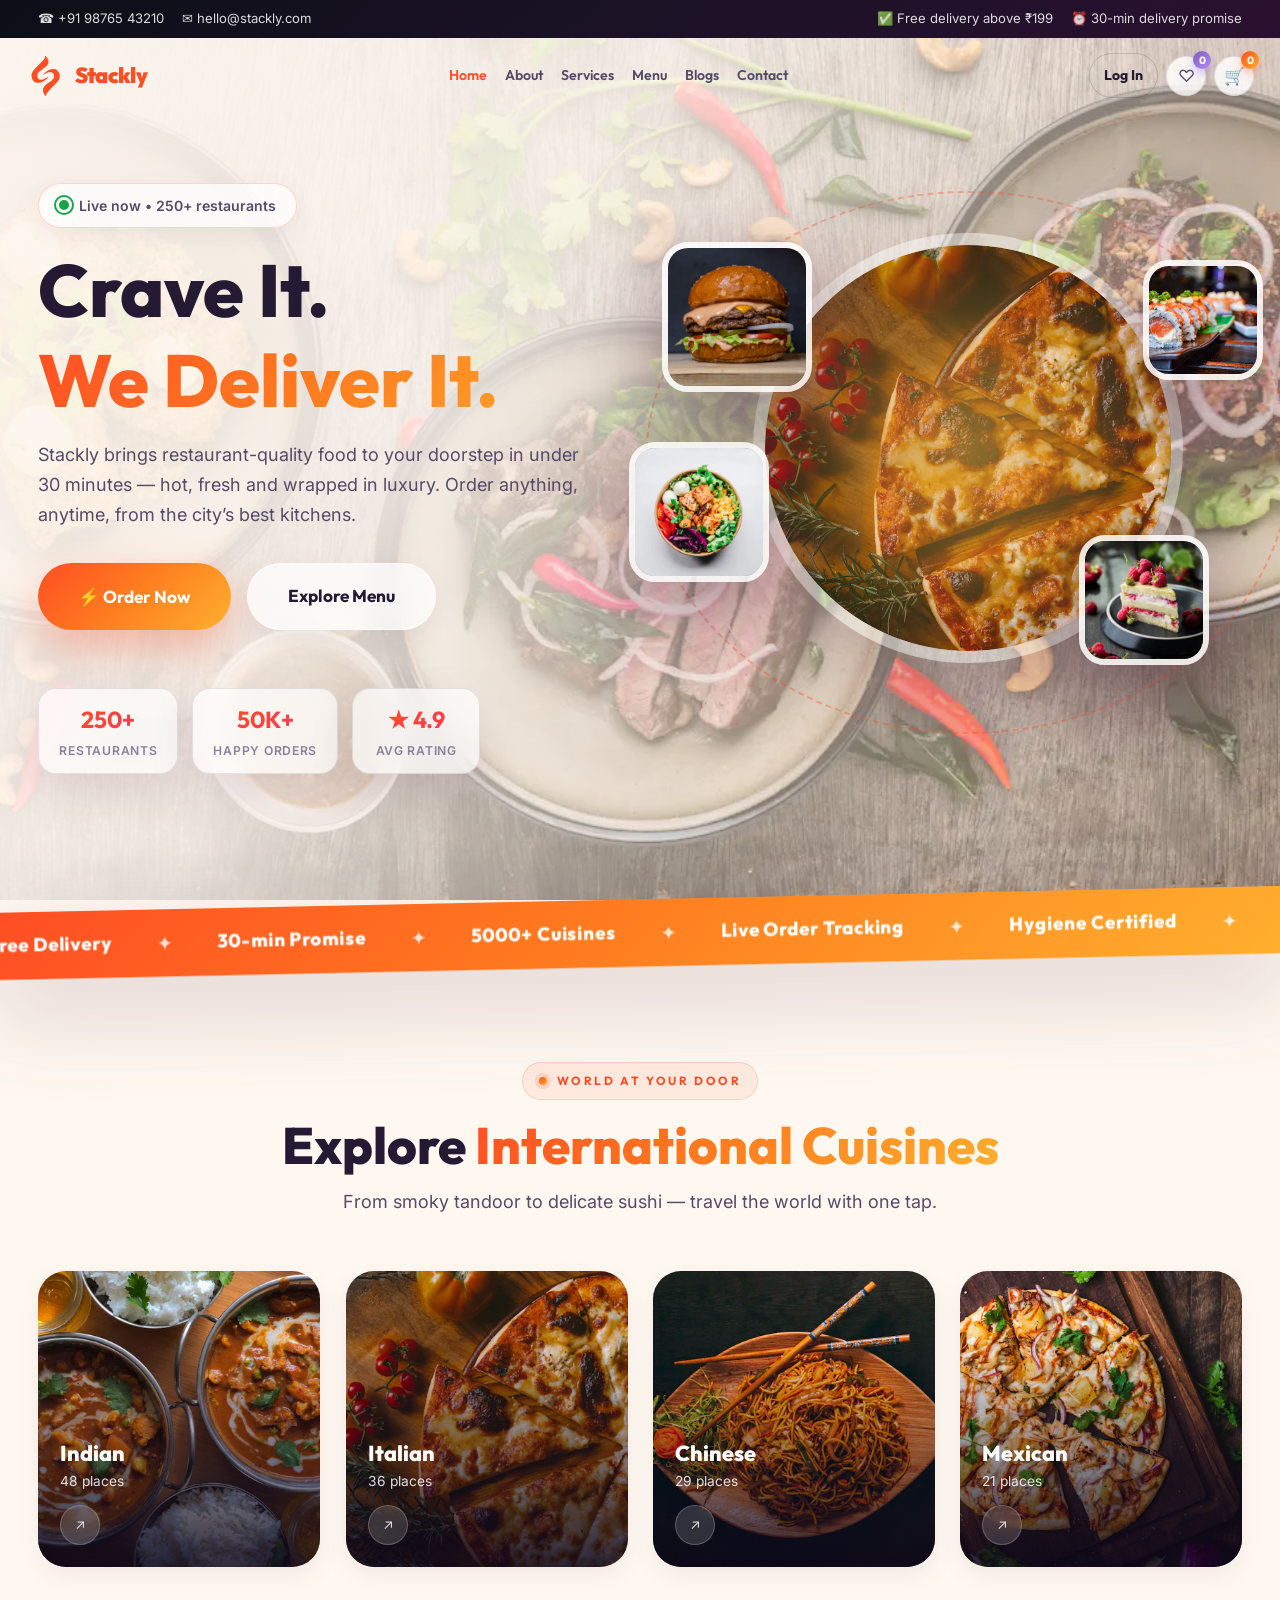
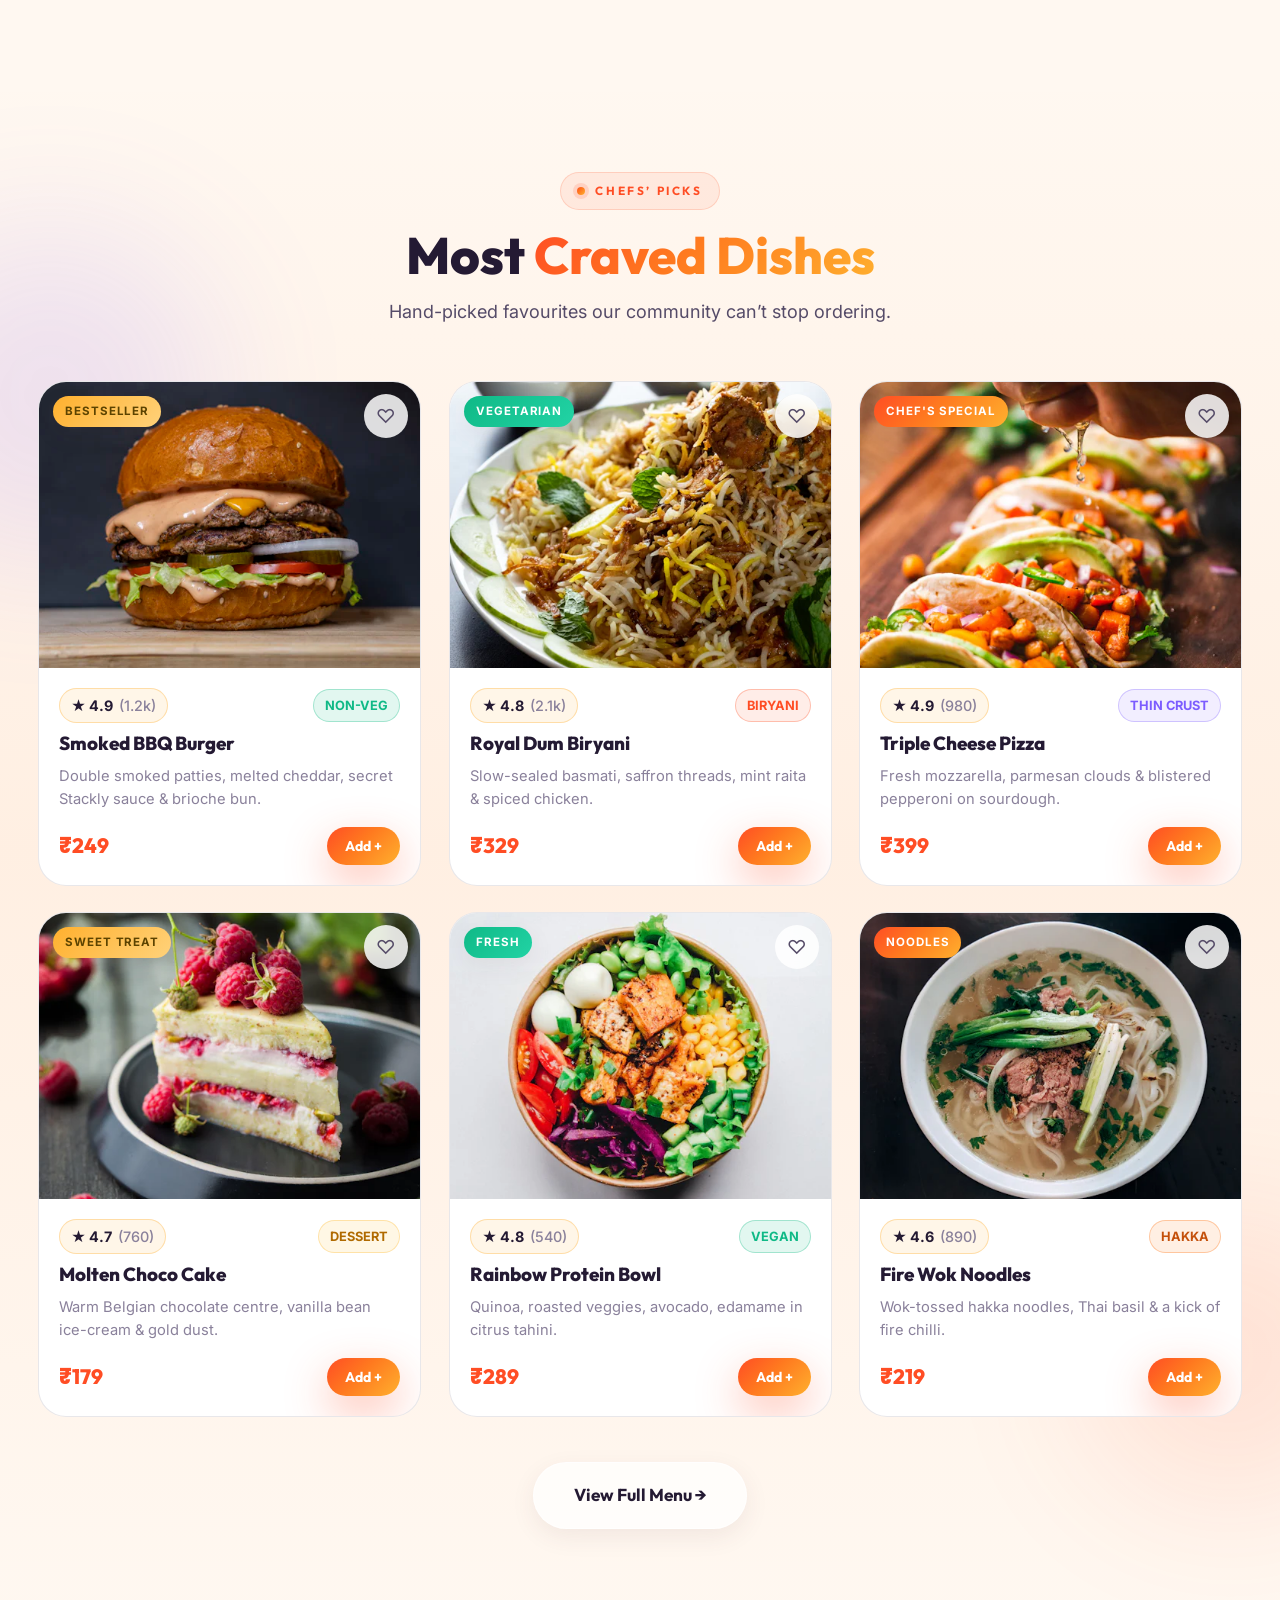
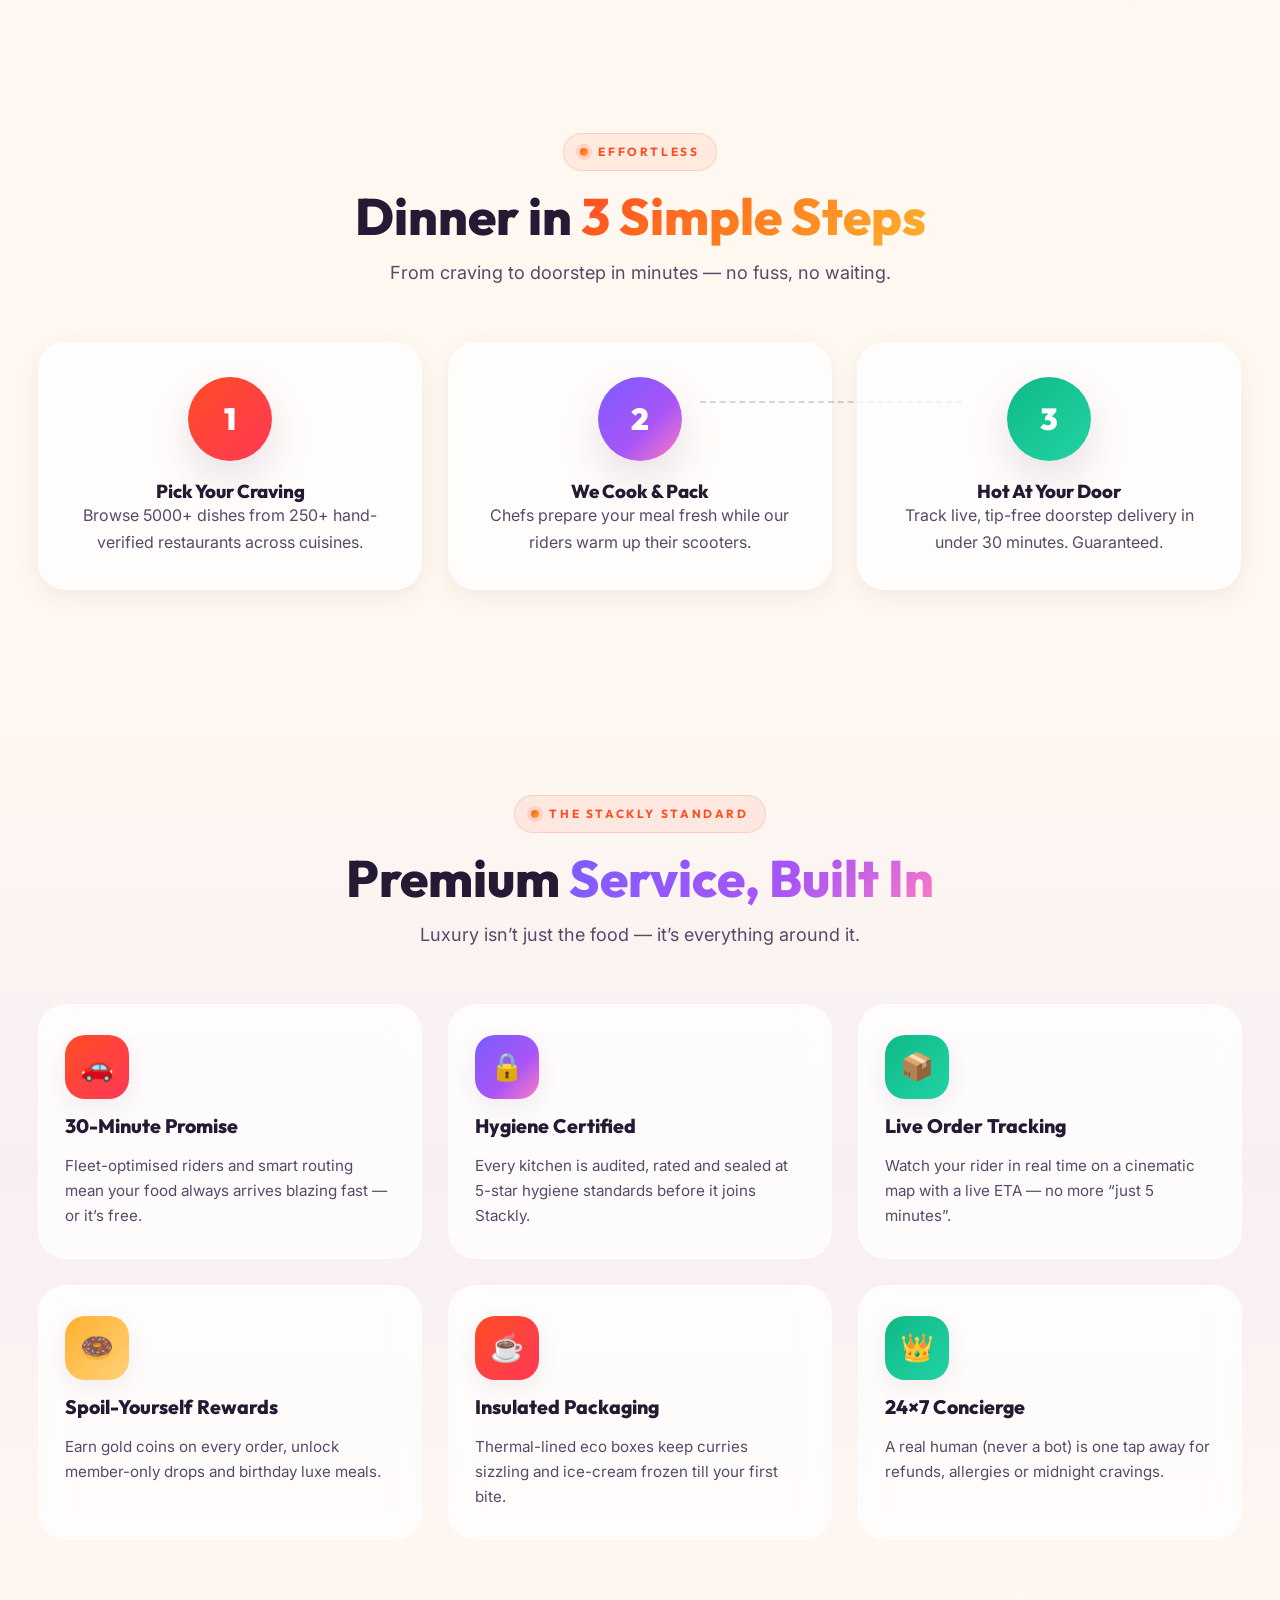
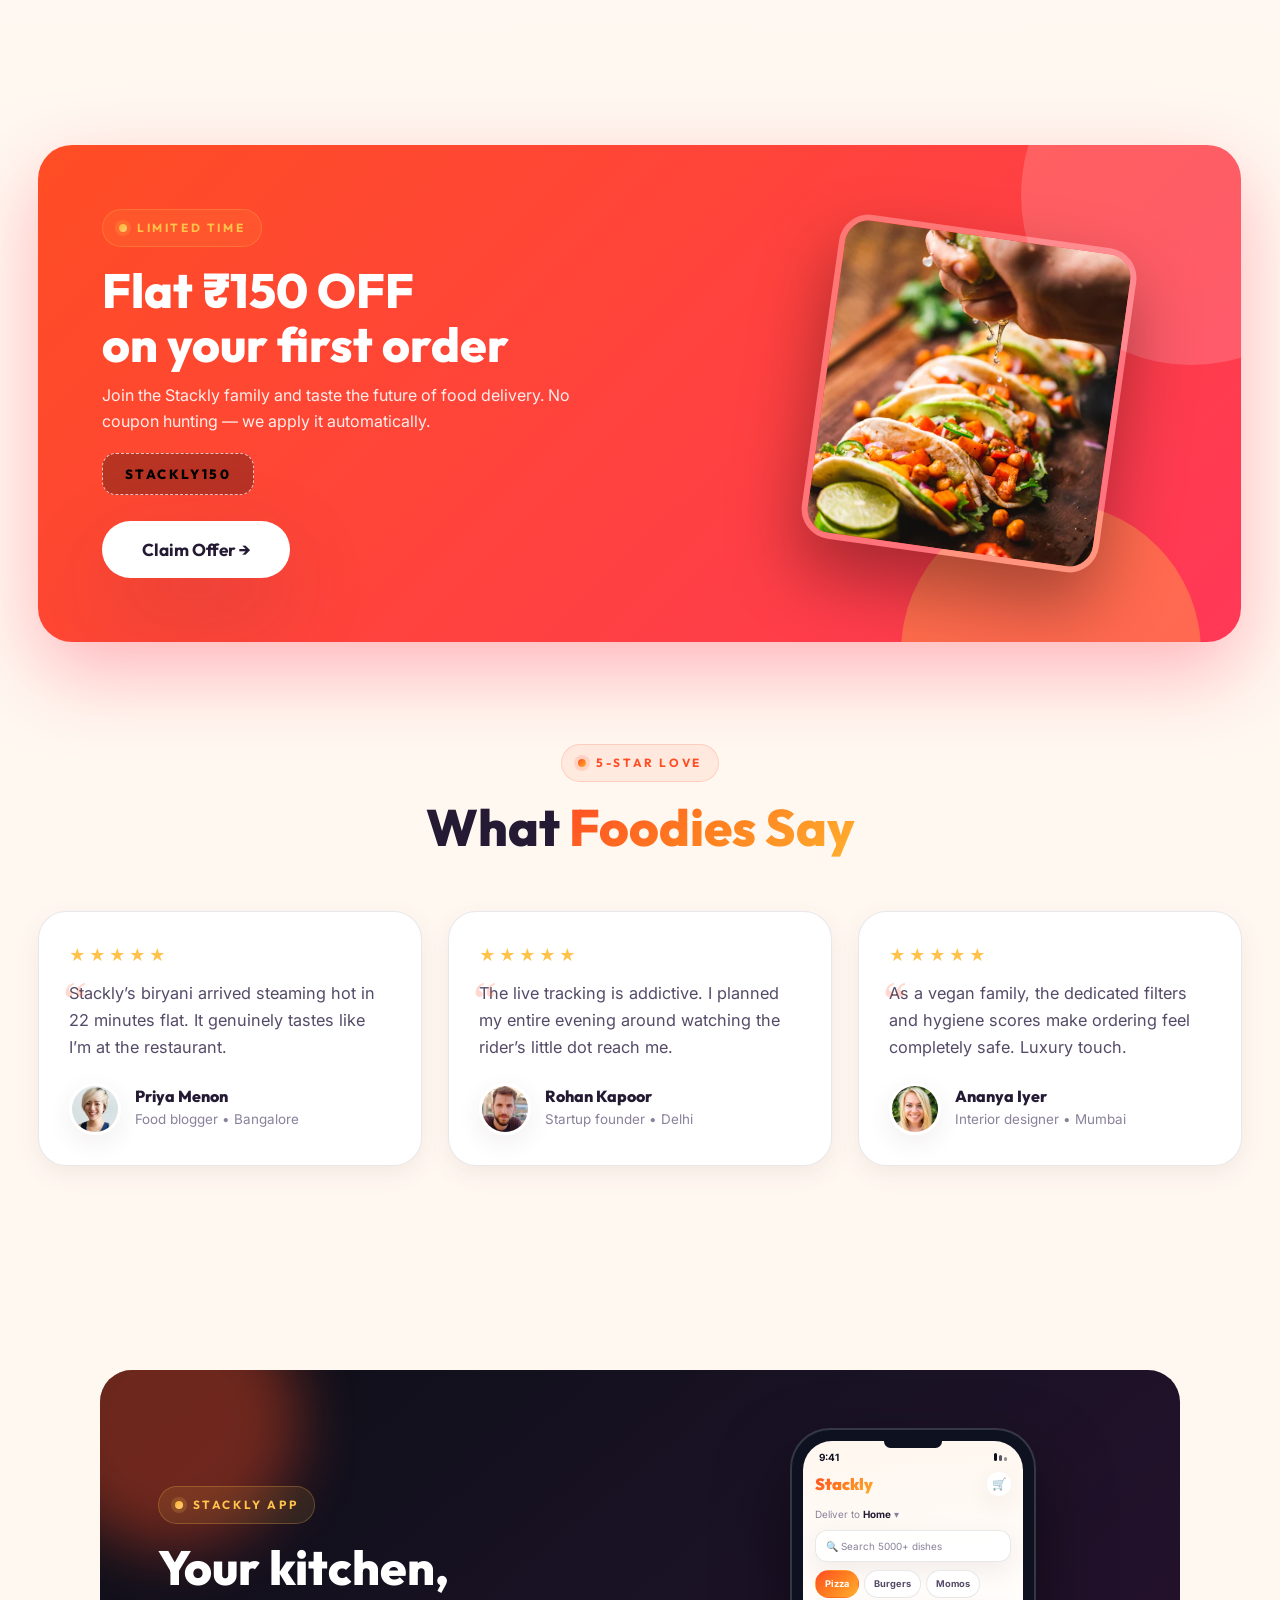
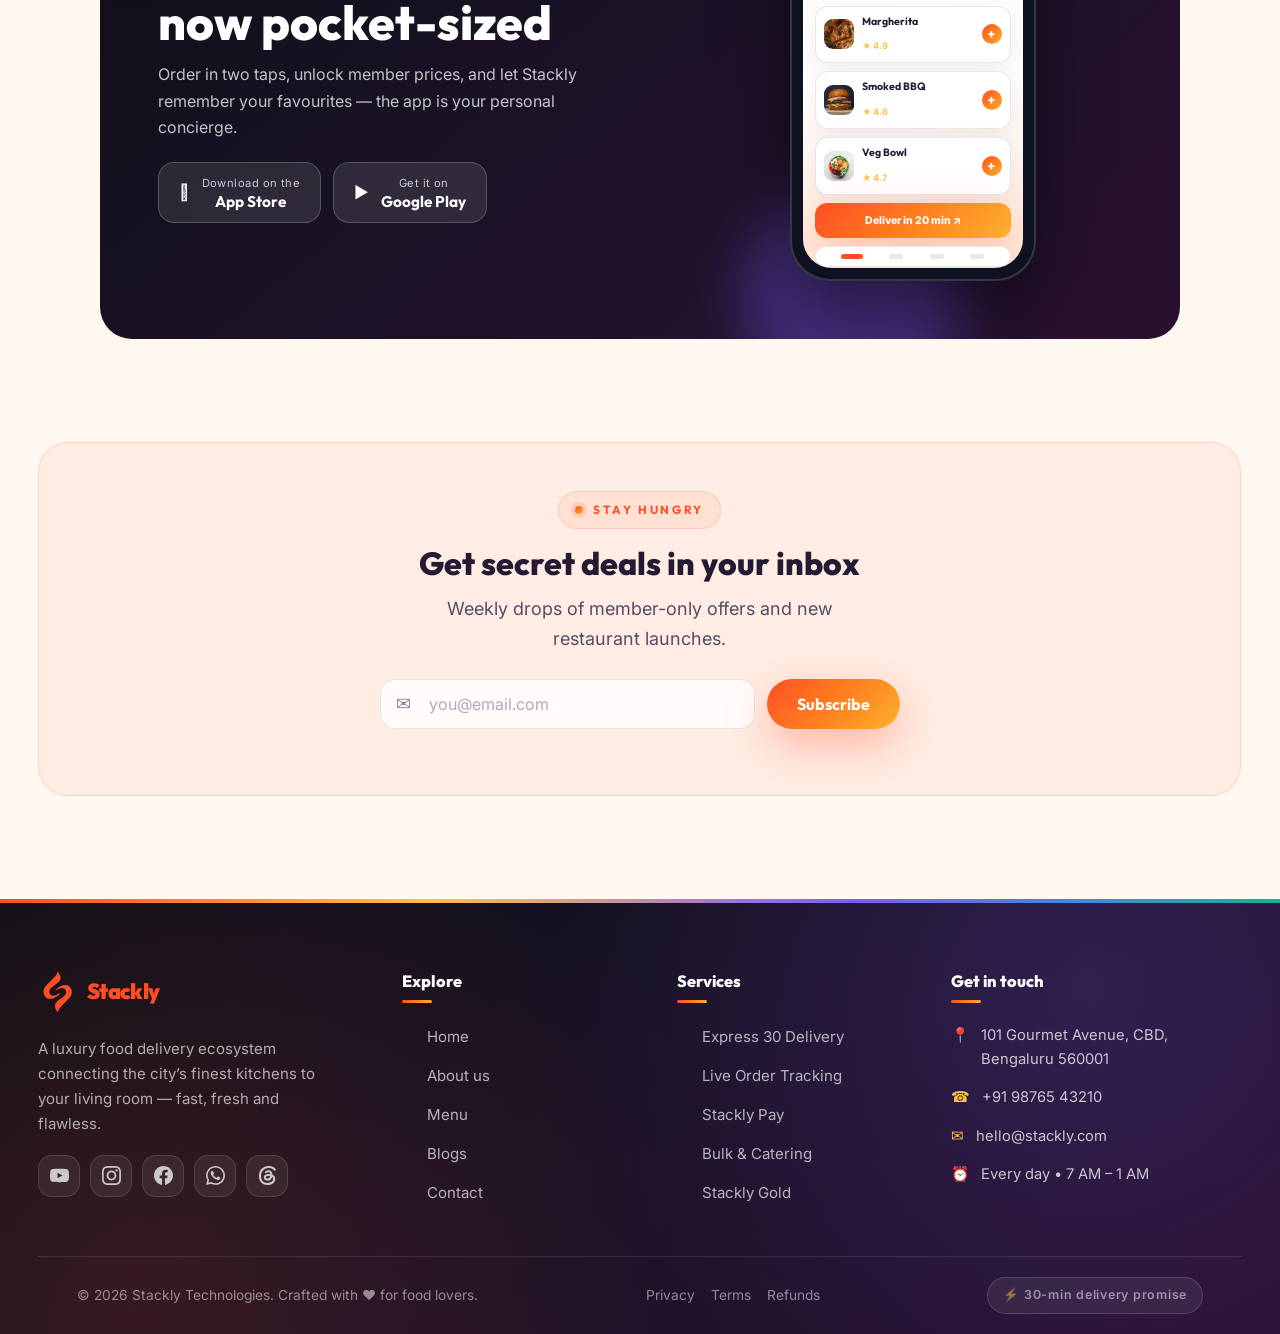
==== commit c6efaddf: "second commit" ====
--- a/index.html
+++ b/index.html
@@ -19,23 +19,23 @@
 <div class="sidebar-overlay" aria-hidden="true"></div>
 <aside class="sidebar" id="sideNav" aria-hidden="true" aria-label="Mobile navigation"> <div class="sidebar-head"> <a class="logo" href="index.html"> <span class="logo-badge" role="img" aria-label="Stackly logo"></span> <span>Stack<em>ly</em></span> </a> <button class="sidebar-close" aria-label="Close menu">&#10005;</button> </div> <nav class="sidebar-nav" aria-label="Mobile"> <a class="nav-link active" href="index.html">&#127968; Home</a> <a class="nav-link" href="about.html">&#128100; About</a> <a class="nav-link" href="services.html">&#128736; Services</a> <a class="nav-link" href="menu.html">&#127869; Menu</a> <a class="nav-link" href="blogs.html">&#128240; Blogs</a> <a class="nav-link" href="contact.html">&#128222; Contact</a> <a class="nav-link sidebar-login-btn" href="login.html">&#128273; Log In</a> </nav>  </aside> <main id="main">
 <!-- HERO -->
-<section class="hero" aria-label="Hero"> <div class="hero-canvas" aria-hidden="true"></div> <div class="hero-bg" aria-hidden="true"> <img src="https://images.unsplash.com/photo-1504674900247-0877df9cc836?w=1200&q=60&fm=webp&auto=format&fit=crop" alt="" loading="eager" fetchpriority="high"> </div> <div class="hero-vignette" aria-hidden="true"></div> <div class="container"> <div class="hero-inner"> <div class="hero-copy"> <span class="hero-badge"><span class="dot"></span> Live now &#8226; 250+ restaurants</span> <h1>Crave It. <span class="adaptive-line">We Deliver It.</span></h1> <p class="lede">Stackly brings restaurant-quality food to your doorstep in under 30 minutes — hot, fresh and wrapped in luxury. Order anything, anytime, from the city&#8217;s best kitchens.</p> <div class="hero-actions"> <div class="hero-cta"> <button class="btn btn-primary btn-lg js-404">&#9889; Order Now</button> <a class="btn btn-glass btn-lg" href="menu.html">Explore Menu</a> </div> </div> <div class="hero-stats"> <div class="stat-chip"><b data-count="250" data-suffix="+">0+</b><span>Restaurants</span></div> <div class="stat-chip"><b data-count="50" data-suffix="K+">0K+</b><span>Happy orders</span></div> <div class="stat-chip"><b data-prefix="&#9733; " data-count="4.9">4.9</b><span>Avg rating</span></div> </div> </div> <div class="hero-visual" aria-hidden="true"> <div class="hero-ring"></div> <div class="hero-plate"> <div class="plate-core tilt tilt-inner"> <span class="core-glow"></span> <img src="https://images.unsplash.com/photo-1513104890138-7c749659a591?w=700&h=700&fit=crop&q=70&fm=webp&auto=format" alt="Signature Stackly pizza" loading="eager"> </div> </div> <div class="float-item d1" style="width:150px;height:150px;top:2%;left:-6%;--rot:-8deg;"> <img src="https://images.unsplash.com/photo-1568901346375-23c9450c58cd?w=320&h=320&fit=crop&q=60&fm=webp&auto=format" alt="Gourmet burger"> </div> <div class="float-item d2" style="width:120px;height:120px;top:6%;right:-4%;--rot:10deg;"> <img src="https://images.unsplash.com/photo-1579871494447-9811cf80d66c?w=300&h=300&fit=crop&q=60&fm=webp&auto=format" alt="Fresh sushi platter"> </div> <div class="float-item d3" style="width:140px;height:140px;bottom:24%;left:-12%;--rot:6deg;"> <img src="https://images.unsplash.com/photo-1546069901-ba9599a7e63c?w=320&h=320&fit=crop&q=60&fm=webp&auto=format" alt="Healthy salad bowl"> </div> <div class="float-item d2" style="width:130px;height:130px;bottom:6%;right:6%;--rot:-6deg;"> <img src="https://images.unsplash.com/photo-1565958011703-44f9829ba187?w=300&h=300&fit=crop&q=60&fm=webp&auto=format" alt="Indulgent dessert"> </div> </div> </div> </div>
+<section class="hero" aria-label="Hero"> <div class="hero-canvas" aria-hidden="true"></div> <div class="hero-bg" aria-hidden="true"> <img src="img/stackly-photo-1504674900247-0877df9cc836.webp" alt="" loading="eager" fetchpriority="high"> </div> <div class="hero-vignette" aria-hidden="true"></div> <div class="container"> <div class="hero-inner"> <div class="hero-copy"> <span class="hero-badge"><span class="dot"></span> Live now &#8226; 250+ restaurants</span> <h1>Crave It. <span class="adaptive-line">We Deliver It.</span></h1> <p class="lede">Stackly brings restaurant-quality food to your doorstep in under 30 minutes — hot, fresh and wrapped in luxury. Order anything, anytime, from the city&#8217;s best kitchens.</p> <div class="hero-actions"> <div class="hero-cta"> <button class="btn btn-primary btn-lg js-404">&#9889; Order Now</button> <a class="btn btn-glass btn-lg" href="menu.html">Explore Menu</a> </div> </div> <div class="hero-stats"> <div class="stat-chip"><b data-count="250" data-suffix="+">0+</b><span>Restaurants</span></div> <div class="stat-chip"><b data-count="50" data-suffix="K+">0K+</b><span>Happy orders</span></div> <div class="stat-chip"><b data-prefix="&#9733; " data-count="4.9">4.9</b><span>Avg rating</span></div> </div> </div> <div class="hero-visual" aria-hidden="true"> <div class="hero-ring"></div> <div class="hero-plate"> <div class="plate-core tilt tilt-inner"> <span class="core-glow"></span> <img src="img/stackly-photo-1513104890138-7c749659a591.webp" alt="Signature Stackly pizza" loading="eager"> </div> </div> <div class="float-item d1" style="width:150px;height:150px;top:2%;left:-6%;--rot:-8deg;"> <img src="img/stackly-photo-1568901346375-23c9450c58cd.webp" alt="Gourmet burger"> </div> <div class="float-item d2" style="width:120px;height:120px;top:6%;right:-4%;--rot:10deg;"> <img src="img/stackly-photo-1579871494447-9811cf80d66c.webp" alt="Fresh sushi platter"> </div> <div class="float-item d3" style="width:140px;height:140px;bottom:24%;left:-12%;--rot:6deg;"> <img src="img/stackly-photo-1546069901-ba9599a7e63c.webp" alt="Healthy salad bowl"> </div> <div class="float-item d2" style="width:130px;height:130px;bottom:6%;right:6%;--rot:-6deg;"> <img src="img/stackly-photo-1565958011703-44f9829ba187.webp" alt="Indulgent dessert"> </div> </div> </div> </div>
 </section> <!-- RIBBON MARQUEE -->
 <div class="hero-ribbon" aria-hidden="true"> <div class="marquee"> <div class="marquee-track"> <span>Free Delivery</span><span>30-min Promise</span><span>5000+ Cuisines</span><span>Live Order Tracking</span><span>Hygiene Certified</span><span>Cash On Delivery</span> <span>Free Delivery</span><span>30-min Promise</span><span>5000+ Cuisines</span><span>Live Order Tracking</span><span>Hygiene Certified</span><span>Cash On Delivery</span> </div> </div>
 </div> <!-- CUISINES -->
-<section class="section" style="padding-top:clamp(4rem,8vw,6rem)"> <div class="container"> <div class="section-head" data-reveal> <span class="eyebrow">World at your door</span> <h2 class="h2">Explore <span class="grad-text">International Cuisines</span></h2> <p class="lede">From smoky tandoor to delicate sushi — travel the world with one tap.</p> </div> <div class="grid cols-4"> <article class="cuisine-card tile" data-reveal tabindex="0" aria-label="Indian cuisine"> <img src="https://images.unsplash.com/photo-1585937421612-70a008356fbe?w=400&h=420&fit=crop&q=60&fm=webp&auto=format" alt="Indian butter chicken curry in a bowl" loading="lazy"> <div class="cap"><h3>Indian</h3><span>48 places</span><span class="go">&#8599;</span></div> </article> <article class="cuisine-card tile" data-reveal style="--d:.1s" tabindex="0" aria-label="Italian cuisine"> <img src="https://images.unsplash.com/photo-1513104890138-7c749659a591?w=400&h=420&fit=crop&q=60&fm=webp&auto=format" alt="Authentic Italian pizza" loading="lazy"> <div class="cap"><h3>Italian</h3><span>36 places</span><span class="go">&#8599;</span></div> </article> <article class="cuisine-card tile" data-reveal style="--d:.2s" tabindex="0" aria-label="Chinese cuisine"> <img src="https://images.unsplash.com/photo-1585032226651-759b368d7246?w=400&h=420&fit=crop&q=60&fm=webp&auto=format" alt="Dim sum and Chinese delicacies" loading="lazy"> <div class="cap"><h3>Chinese</h3><span>29 places</span><span class="go">&#8599;</span></div> </article> <article class="cuisine-card tile" data-reveal style="--d:.3s" tabindex="0" aria-label="Mexican cuisine"> <img src="https://images.unsplash.com/photo-1565299624946-b28f40a0ae38?w=400&h=420&fit=crop&q=60&fm=webp&auto=format" alt="Mexican tacos and nachos" loading="lazy"> <div class="cap"><h3>Mexican</h3><span>21 places</span><span class="go">&#8599;</span></div> </article> </div> </div>
+<section class="section" style="padding-top:clamp(4rem,8vw,6rem)"> <div class="container"> <div class="section-head" data-reveal> <span class="eyebrow">World at your door</span> <h2 class="h2">Explore <span class="grad-text">International Cuisines</span></h2> <p class="lede">From smoky tandoor to delicate sushi — travel the world with one tap.</p> </div> <div class="grid cols-4"> <article class="cuisine-card tile" data-reveal aria-label="Indian cuisine"> <img src="img/stackly-photo-1585937421612-70a008356fbe.webp" alt="Indian butter chicken curry in a bowl" loading="lazy"> <div class="cap"><h3>Indian</h3><span>48 places</span><span class="go js-404" role="button" tabindex="0" aria-label="Explore Indian cuisine">&#8599;</span></div> </article> <article class="cuisine-card tile" data-reveal style="--d:.1s" aria-label="Italian cuisine"> <img src="img/stackly-photo-1513104890138-7c749659a591-2.webp" alt="Authentic Italian pizza" loading="lazy"> <div class="cap"><h3>Italian</h3><span>36 places</span><span class="go js-404" role="button" tabindex="0" aria-label="Explore Italian cuisine">&#8599;</span></div> </article> <article class="cuisine-card tile" data-reveal style="--d:.2s" aria-label="Chinese cuisine"> <img src="img/stackly-photo-1585032226651-759b368d7246.webp" alt="Dim sum and Chinese delicacies" loading="lazy"> <div class="cap"><h3>Chinese</h3><span>29 places</span><span class="go js-404" role="button" tabindex="0" aria-label="Explore Chinese cuisine">&#8599;</span></div> </article> <article class="cuisine-card tile" data-reveal style="--d:.3s" aria-label="Mexican cuisine"> <img src="img/stackly-photo-1565299624946-b28f40a0ae38.webp" alt="Mexican tacos and nachos" loading="lazy"> <div class="cap"><h3>Mexican</h3><span>21 places</span><span class="go js-404" role="button" tabindex="0" aria-label="Explore Mexican cuisine">&#8599;</span></div> </article> </div> </div>
 </section> <!-- POPULAR DISHES -->
-<section class="section" style="background:linear-gradient(180deg,transparent,rgba(255,122,31,.07),transparent)"> <div class="blob" style="width:340px;height:340px;background:rgba(124,92,255,.25);top:10%;left:-120px;" aria-hidden="true"></div> <div class="blob" style="width:300px;height:300px;background:rgba(255,77,36,.22);bottom:8%;right:-100px;" aria-hidden="true"></div> <div class="container"> <div class="section-head" data-reveal> <span class="eyebrow">Chefs&#8217; picks</span> <h2 class="h2">Most <span class="grad-text">Craved Dishes</span></h2> <p class="lede">Hand-picked favourites our community can&#8217;t stop ordering.</p> </div> <div class="menu-grid"> <article class="dish-card" data-reveal> <div class="dish-card-media"> <span class="dish-tag gold">Bestseller</span> <button class="dish-wishlist" aria-label="Add to favourites">&#9825;</button> <img src="https://images.unsplash.com/photo-1568901346375-23c9450c58cd?w=500&h=380&fit=crop&q=60&fm=webp&auto=format" alt="Stackly signature double patty burger" loading="lazy"> </div> <div class="dish-card-body"> <div class="dish-meta"><span class="rating">&#9733; 4.9 <span style="color:var(--ink-soft);font-weight:500;">(1.2k)</span></span><span style="font-weight:700;font-size:.8rem;background:rgba(16,185,129,.12);color:var(--teal);padding:5px 11px;border-radius:20px;border:1px solid rgba(16,185,129,.3);">NON-VEG</span></div> <h3>Smoked BBQ Burger</h3> <p class="dish-desc">Double smoked patties, melted cheddar, secret Stackly sauce &amp; brioche bun.</p> <div class="dish-foot"> <span class="dish-price">&#8377;249</span> <button class="btn btn-primary btn-sm js-add-cart">Add +</button> </div> </div> </article> <article class="dish-card" data-reveal style="--d:.08s"> <div class="dish-card-media"> <span class="dish-tag veg" style="background:var(--grad-teal);">Vegetarian</span> <button class="dish-wishlist" aria-label="Add to favourites">&#9825;</button> <img src="https://images.unsplash.com/photo-1589302168068-964664d93dc0?w=500&h=380&fit=crop&q=60&fm=webp&auto=format" alt="Royal dum biryani with saffron rice" loading="lazy"> </div> <div class="dish-card-body"> <div class="dish-meta"><span class="rating">&#9733; 4.8 <span style="color:var(--ink-soft);font-weight:500;">(2.1k)</span></span><span style="font-weight:700;font-size:.8rem;background:rgba(255,77,36,.1);color:var(--primary);padding:5px 11px;border-radius:20px;border:1px solid rgba(255,77,36,.3);">BIRYANI</span></div> <h3>Royal Dum Biryani</h3> <p class="dish-desc">Slow-sealed basmati, saffron threads, mint raita &amp; spiced chicken.</p> <div class="dish-foot"> <span class="dish-price">&#8377;329</span> <button class="btn btn-primary btn-sm js-add-cart">Add +</button> </div> </div> </article> <article class="dish-card" data-reveal style="--d:.16s"> <div class="dish-card-media"> <span class="dish-tag">Chef's special</span> <button class="dish-wishlist" aria-label="Add to favourites">&#9825;</button> <img src="https://images.unsplash.com/photo-1565299585323-38d6b0865b47?w=500&h=380&fit=crop&q=60&fm=webp&auto=format" alt="Chicago style deep dish pizza with melted cheese" loading="lazy"> </div> <div class="dish-card-body"> <div class="dish-meta"><span class="rating">&#9733; 4.9 <span style="color:var(--ink-soft);font-weight:500;">(980)</span></span><span style="font-weight:700;font-size:.8rem;background:rgba(124,92,255,.1);color:var(--violet);padding:5px 11px;border-radius:20px;border:1px solid rgba(124,92,255,.3);">THIN CRUST</span></div> <h3>Triple Cheese Pizza</h3> <p class="dish-desc">Fresh mozzarella, parmesan clouds &amp; blistered pepperoni on sourdough.</p> <div class="dish-foot"> <span class="dish-price">&#8377;399</span> <button class="btn btn-primary btn-sm js-add-cart">Add +</button> </div> </div> </article> <article class="dish-card" data-reveal> <div class="dish-card-media"> <span class="dish-tag gold" style="background:var(--grad-gold);color:#5c4300;">Sweet treat</span> <button class="dish-wishlist" aria-label="Add to favourites">&#9825;</button> <img src="https://images.unsplash.com/photo-1565958011703-44f9829ba187?w=500&h=380&fit=crop&q=60&fm=webp&auto=format" alt="Layered chocolate dessert with berries" loading="lazy"> </div> <div class="dish-card-body"> <div class="dish-meta"><span class="rating">&#9733; 4.7 <span style="color:var(--ink-soft);font-weight:500;">(760)</span></span><span style="font-weight:700;font-size:.8rem;background:rgba(255,194,75,.14);color:#b06a00;padding:5px 11px;border-radius:20px;border:1px solid rgba(255,194,75,.4);">DESSERT</span></div> <h3>Molten Choco Cake</h3> <p class="dish-desc">Warm Belgian chocolate centre, vanilla bean ice-cream &amp; gold dust.</p> <div class="dish-foot"> <span class="dish-price">&#8377;179</span> <button class="btn btn-primary btn-sm js-add-cart">Add +</button> </div> </div> </article> <article class="dish-card" data-reveal style="--d:.08s"> <div class="dish-card-media"> <span class="dish-tag veg" style="background:var(--grad-teal);">Fresh</span> <button class="dish-wishlist" aria-label="Add to favourites">&#9825;</button> <img src="https://images.unsplash.com/photo-1546069901-ba9599a7e63c?w=500&h=380&fit=crop&q=60&fm=webp&auto=format" alt="Rainbow protein bowl with grains and vegetables" loading="lazy"> </div> <div class="dish-card-body"> <div class="dish-meta"><span class="rating">&#9733; 4.8 <span style="color:var(--ink-soft);font-weight:500;">(540)</span></span><span style="font-weight:700;font-size:.8rem;background:rgba(16,185,129,.12);color:var(--teal);padding:5px 11px;border-radius:20px;border:1px solid rgba(16,185,129,.3);">VEGAN</span></div> <h3>Rainbow Protein Bowl</h3> <p class="dish-desc">Quinoa, roasted veggies, avocado, edamame in citrus tahini.</p> <div class="dish-foot"> <span class="dish-price">&#8377;289</span> <button class="btn btn-primary btn-sm js-add-cart">Add +</button> </div> </div> </article> <article class="dish-card" data-reveal style="--d:.16s"> <div class="dish-card-media"> <span class="dish-tag">Noodles</span> <button class="dish-wishlist" aria-label="Add to favourites">&#9825;</button> <img src="https://images.unsplash.com/photo-1582878826629-29b7ad1cdc43?w=500&h=380&fit=crop&q=60&fm=webp&auto=format" alt="Wok tossed hakka noodles with vegetables" loading="lazy"> </div> <div class="dish-card-body"> <div class="dish-meta"><span class="rating">&#9733; 4.6 <span style="color:var(--ink-soft);font-weight:500;">(890)</span></span><span style="font-weight:700;font-size:.8rem;background:rgba(255,122,31,.12);color:#c4500b;padding:5px 11px;border-radius:20px;border:1px solid rgba(255,122,31,.35);">HAKKA</span></div> <h3>Fire Wok Noodles</h3> <p class="dish-desc">Wok-tossed hakka noodles, Thai basil &amp; a kick of fire chilli.</p> <div class="dish-foot"> <span class="dish-price">&#8377;219</span> <button class="btn btn-primary btn-sm js-add-cart">Add +</button> </div> </div> </article> </div> <div class="text-center" style="margin-top:2.8rem" data-reveal> <a class="btn btn-glass btn-lg" href="menu.html">View Full Menu &#8594;</a> </div> </div>
+<section class="section" style="background:linear-gradient(180deg,transparent,rgba(255,122,31,.07),transparent)"> <div class="blob" style="width:340px;height:340px;background:rgba(124,92,255,.25);top:10%;left:-120px;" aria-hidden="true"></div> <div class="blob" style="width:300px;height:300px;background:rgba(255,77,36,.22);bottom:8%;right:-100px;" aria-hidden="true"></div> <div class="container"> <div class="section-head" data-reveal> <span class="eyebrow">Chefs&#8217; picks</span> <h2 class="h2">Most <span class="grad-text">Craved Dishes</span></h2> <p class="lede">Hand-picked favourites our community can&#8217;t stop ordering.</p> </div> <div class="menu-grid"> <article class="dish-card" data-reveal> <div class="dish-card-media"> <span class="dish-tag gold">Bestseller</span> <button class="dish-wishlist" aria-label="Add to favourites">&#9825;</button> <img src="img/stackly-photo-1568901346375-23c9450c58cd-2.webp" alt="Stackly signature double patty burger" loading="lazy"> </div> <div class="dish-card-body"> <div class="dish-meta"><span class="rating">&#9733; 4.9 <span style="color:var(--ink-soft);font-weight:500;">(1.2k)</span></span><span style="font-weight:700;font-size:.8rem;background:rgba(16,185,129,.12);color:var(--teal);padding:5px 11px;border-radius:20px;border:1px solid rgba(16,185,129,.3);">NON-VEG</span></div> <h3>Smoked BBQ Burger</h3> <p class="dish-desc">Double smoked patties, melted cheddar, secret Stackly sauce &amp; brioche bun.</p> <div class="dish-foot"> <span class="dish-price">&#8377;249</span> <button class="btn btn-primary btn-sm js-add-cart">Add +</button> </div> </div> </article> <article class="dish-card" data-reveal style="--d:.08s"> <div class="dish-card-media"> <span class="dish-tag veg" style="background:var(--grad-teal);">Vegetarian</span> <button class="dish-wishlist" aria-label="Add to favourites">&#9825;</button> <img src="img/stackly-photo-1589302168068-964664d93dc0.webp" alt="Royal dum biryani with saffron rice" loading="lazy"> </div> <div class="dish-card-body"> <div class="dish-meta"><span class="rating">&#9733; 4.8 <span style="color:var(--ink-soft);font-weight:500;">(2.1k)</span></span><span style="font-weight:700;font-size:.8rem;background:rgba(255,77,36,.1);color:var(--primary);padding:5px 11px;border-radius:20px;border:1px solid rgba(255,77,36,.3);">BIRYANI</span></div> <h3>Royal Dum Biryani</h3> <p class="dish-desc">Slow-sealed basmati, saffron threads, mint raita &amp; spiced chicken.</p> <div class="dish-foot"> <span class="dish-price">&#8377;329</span> <button class="btn btn-primary btn-sm js-add-cart">Add +</button> </div> </div> </article> <article class="dish-card" data-reveal style="--d:.16s"> <div class="dish-card-media"> <span class="dish-tag">Chef's special</span> <button class="dish-wishlist" aria-label="Add to favourites">&#9825;</button> <img src="img/stackly-photo-1565299585323-38d6b0865b47.webp" alt="Chicago style deep dish pizza with melted cheese" loading="lazy"> </div> <div class="dish-card-body"> <div class="dish-meta"><span class="rating">&#9733; 4.9 <span style="color:var(--ink-soft);font-weight:500;">(980)</span></span><span style="font-weight:700;font-size:.8rem;background:rgba(124,92,255,.1);color:var(--violet);padding:5px 11px;border-radius:20px;border:1px solid rgba(124,92,255,.3);">THIN CRUST</span></div> <h3>Triple Cheese Pizza</h3> <p class="dish-desc">Fresh mozzarella, parmesan clouds &amp; blistered pepperoni on sourdough.</p> <div class="dish-foot"> <span class="dish-price">&#8377;399</span> <button class="btn btn-primary btn-sm js-add-cart">Add +</button> </div> </div> </article> <article class="dish-card" data-reveal> <div class="dish-card-media"> <span class="dish-tag gold" style="background:var(--grad-gold);color:#5c4300;">Sweet treat</span> <button class="dish-wishlist" aria-label="Add to favourites">&#9825;</button> <img src="img/stackly-photo-1565958011703-44f9829ba187-2.webp" alt="Layered chocolate dessert with berries" loading="lazy"> </div> <div class="dish-card-body"> <div class="dish-meta"><span class="rating">&#9733; 4.7 <span style="color:var(--ink-soft);font-weight:500;">(760)</span></span><span style="font-weight:700;font-size:.8rem;background:rgba(255,194,75,.14);color:#b06a00;padding:5px 11px;border-radius:20px;border:1px solid rgba(255,194,75,.4);">DESSERT</span></div> <h3>Molten Choco Cake</h3> <p class="dish-desc">Warm Belgian chocolate centre, vanilla bean ice-cream &amp; gold dust.</p> <div class="dish-foot"> <span class="dish-price">&#8377;179</span> <button class="btn btn-primary btn-sm js-add-cart">Add +</button> </div> </div> </article> <article class="dish-card" data-reveal style="--d:.08s"> <div class="dish-card-media"> <span class="dish-tag veg" style="background:var(--grad-teal);">Fresh</span> <button class="dish-wishlist" aria-label="Add to favourites">&#9825;</button> <img src="img/stackly-photo-1546069901-ba9599a7e63c-2.webp" alt="Rainbow protein bowl with grains and vegetables" loading="lazy"> </div> <div class="dish-card-body"> <div class="dish-meta"><span class="rating">&#9733; 4.8 <span style="color:var(--ink-soft);font-weight:500;">(540)</span></span><span style="font-weight:700;font-size:.8rem;background:rgba(16,185,129,.12);color:var(--teal);padding:5px 11px;border-radius:20px;border:1px solid rgba(16,185,129,.3);">VEGAN</span></div> <h3>Rainbow Protein Bowl</h3> <p class="dish-desc">Quinoa, roasted veggies, avocado, edamame in citrus tahini.</p> <div class="dish-foot"> <span class="dish-price">&#8377;289</span> <button class="btn btn-primary btn-sm js-add-cart">Add +</button> </div> </div> </article> <article class="dish-card" data-reveal style="--d:.16s"> <div class="dish-card-media"> <span class="dish-tag">Noodles</span> <button class="dish-wishlist" aria-label="Add to favourites">&#9825;</button> <img src="img/stackly-photo-1582878826629-29b7ad1cdc43.webp" alt="Wok tossed hakka noodles with vegetables" loading="lazy"> </div> <div class="dish-card-body"> <div class="dish-meta"><span class="rating">&#9733; 4.6 <span style="color:var(--ink-soft);font-weight:500;">(890)</span></span><span style="font-weight:700;font-size:.8rem;background:rgba(255,122,31,.12);color:#c4500b;padding:5px 11px;border-radius:20px;border:1px solid rgba(255,122,31,.35);">HAKKA</span></div> <h3>Fire Wok Noodles</h3> <p class="dish-desc">Wok-tossed hakka noodles, Thai basil &amp; a kick of fire chilli.</p> <div class="dish-foot"> <span class="dish-price">&#8377;219</span> <button class="btn btn-primary btn-sm js-add-cart">Add +</button> </div> </div> </article> </div> <div class="text-center" style="margin-top:2.8rem" data-reveal> <a class="btn btn-glass btn-lg" href="menu.html">View Full Menu &#8594;</a> </div> </div>
 </section> <!-- HOW IT WORKS -->
 <section class="section"> <div class="container"> <div class="section-head" data-reveal> <span class="eyebrow">Effortless</span> <h2 class="h2">Dinner in <span class="grad-text">3 Simple Steps</span></h2> <p class="lede">From craving to doorstep in minutes — no fuss, no waiting.</p> </div> <div class="grid cols-3" data-reveal> <article class="glass step-card"> <div class="step-num a">1</div> <h3>Pick Your Craving</h3> <p style="color:var(--ink-mid);">Browse 5000+ dishes from 250+ hand-verified restaurants across cuisines.</p> </article> <article class="glass step-card"> <div class="step-num b">2</div> <div class="connector"></div> <h3>We Cook &amp; Pack</h3> <p style="color:var(--ink-mid);">Chefs prepare your meal fresh while our riders warm up their scooters.</p> </article> <article class="glass step-card"> <div class="step-num c">3</div> <div class="connector"></div> <h3>Hot At Your Door</h3> <p style="color:var(--ink-mid);">Track live, tip-free doorstep delivery in under 30 minutes. Guaranteed.</p> </article> </div> </div>
 </section> <!-- FEATURES -->
 <section class="section" style="background:linear-gradient(180deg,transparent,rgba(124,92,255,.06),transparent)"> <div class="container"> <div class="section-head" data-reveal> <span class="eyebrow">The Stackly standard</span> <h2 class="h2">Premium <span class="grad-text-v">Service, Built In</span></h2> <p class="lede">Luxury isn&#8217;t just the food — it&#8217;s everything around it.</p> </div> <div class="grid cols-3"> <article class="feature-card" data-reveal> <span class="icon-tile grad-a">&#128663;</span> <h3>30-Minute Promise</h3> <p>Fleet-optimised riders and smart routing mean your food always arrives blazing fast — or it&#8217;s free.</p> </article> <article class="feature-card" data-reveal style="--d:.1s"> <span class="icon-tile grad-b">&#128274;</span> <h3>Hygiene Certified</h3> <p>Every kitchen is audited, rated and sealed at 5-star hygiene standards before it joins Stackly.</p> </article> <article class="feature-card" data-reveal style="--d:.2s"> <span class="icon-tile grad-c">&#128230;</span> <h3>Live Order Tracking</h3> <p>Watch your rider in real time on a cinematic map with a live ETA — no more &#8220;just 5 minutes&#8221;.</p> </article> <article class="feature-card" data-reveal> <span class="icon-tile grad-d">&#127849;</span> <h3>Spoil-Yourself Rewards</h3> <p>Earn gold coins on every order, unlock member-only drops and birthday luxe meals.</p> </article> <article class="feature-card" data-reveal style="--d:.1s"> <span class="icon-tile grad-a">&#9749;</span> <h3>Insulated Packaging</h3> <p>Thermal-lined eco boxes keep curries sizzling and ice-cream frozen till your first bite.</p> </article> <article class="feature-card" data-reveal style="--d:.2s"> <span class="icon-tile grad-c">&#128081;</span> <h3>24&#215;7 Concierge</h3> <p>A real human (never a bot) is one tap away for refunds, allergies or midnight cravings.</p> </article> </div> </div>
 </section> <!-- OFFER BANNER -->
-<section class="section"> <div class="container"> <div class="offer-banner" data-reveal> <div> <span class="eyebrow ghost">Limited time</span> <h2>Flat &#8377;150 OFF<br>on your first order</h2> <p>Join the Stackly family and taste the future of food delivery. No coupon hunting — we apply it automatically.</p> <button class="offer-code js-copy">STACKLY150</button> <div style="margin-top:26px"> <button class="btn btn-white btn-lg js-404">Claim Offer &#8594;</button> </div> </div> <div class="offer-visual"> <img src="https://images.unsplash.com/photo-1565299585323-38d6b0865b47?w=420&h=460&fit=crop&q=70&fm=webp&auto=format" alt="Luxury pizza with fresh toppings on a dark background" loading="lazy"> </div> </div> </div>
+<section class="section"> <div class="container"> <div class="offer-banner" data-reveal> <div> <span class="eyebrow ghost">Limited time</span> <h2>Flat &#8377;150 OFF<br>on your first order</h2> <p>Join the Stackly family and taste the future of food delivery. No coupon hunting — we apply it automatically.</p> <button class="offer-code js-copy">STACKLY150</button> <div style="margin-top:26px"> <button class="btn btn-white btn-lg js-404">Claim Offer &#8594;</button> </div> </div> <div class="offer-visual"> <img src="img/stackly-photo-1565299585323-38d6b0865b47-2.webp" alt="Luxury pizza with fresh toppings on a dark background" loading="lazy"> </div> </div> </div>
 </section> <!-- TESTIMONIALS -->
 <section class="section" style="padding-top:0"> <div class="container"> <div class="section-head" data-reveal> <span class="eyebrow">5-star love</span> <h2 class="h2">What <span class="grad-text">Foodies Say</span></h2> </div> <div class="grid cols-3"> <article class="testi-card" data-reveal> <div class="testi-stars" aria-label="5 stars">&#9733;&#9733;&#9733;&#9733;&#9733;</div> <p class="quote">Stackly&#8217;s biryani arrived steaming hot in 22 minutes flat. It genuinely tastes like I&#8217;m at the restaurant.</p> <div class="testi-person"> <img src="images/avatars/women-44.webp" alt="Portrait of Priya Menon" loading="lazy"> <div><h4>Priya Menon</h4><span>Food blogger &#8226; Bangalore</span></div> </div> </article> <article class="testi-card" data-reveal style="--d:.1s"> <div class="testi-stars" aria-label="5 stars">&#9733;&#9733;&#9733;&#9733;&#9733;</div> <p class="quote">The live tracking is addictive. I planned my entire evening around watching the rider&#8217;s little dot reach me.</p> <div class="testi-person"> <img src="images/avatars/men-32.webp" alt="Portrait of Rohan Kapoor" loading="lazy"> <div><h4>Rohan Kapoor</h4><span>Startup founder &#8226; Delhi</span></div> </div> </article> <article class="testi-card" data-reveal style="--d:.2s"> <div class="testi-stars" aria-label="5 stars">&#9733;&#9733;&#9733;&#9733;&#9733;</div> <p class="quote">As a vegan family, the dedicated filters and hygiene scores make ordering feel completely safe. Luxury touch.</p> <div class="testi-person"> <img src="images/avatars/women-68.webp" alt="Portrait of Ananya Iyer" loading="lazy"> <div><h4>Ananya Iyer</h4><span>Interior designer &#8226; Mumbai</span></div> </div> </article> </div> </div>
 </section> <!-- APP CTA -->
-<section class="section"> <div class="container"> <div class="app-cta app-cta--theory" data-reveal> <div class="orb" style="width:260px;height:260px;background:rgba(255,77,36,.8);top:-80px;left:-60px;" aria-hidden="true"></div> <div class="orb" style="width:220px;height:220px;background:rgba(124,92,255,.8);bottom:-70px;right:20%;" aria-hidden="true"></div> <div style="position:relative;z-index:1;display:grid;grid-template-columns:1.1fr .9fr;gap:2rem;align-items:center" class="app-grid-row"> <div> <span class="eyebrow ghost">Stackly app</span> <h2>Your kitchen, <br>now pocket-sized</h2> <p>Order in two taps, unlock member prices, and let Stackly remember your favourites — the app is your personal concierge.</p> <div class="app-btns"> <a class="store-btn js-404" href="#">&#63743;<span><small>Download on the</small><b>App Store</b></span></a> <a class="store-btn js-404" href="#">&#9654;<span><small>Get it on</small><b>Google Play</b></span></a> </div> </div> <div class="app-phone" aria-hidden="true"> <div class="phone-frame"> <div class="phone-notch"></div> <div class="phone-screen"> <div class="ps-status"><span>9:41</span><span class="ps-bars"><i></i><i></i><i></i></span></div> <div class="ps-head"> <span class="ps-logo">Stack<em>ly</em></span> <span class="ps-cart">&#128722;</span> </div> <div class="ps-loc">Deliver to <b>Home</b> &#9662;</div> <div class="ps-search">&#128269; Search 5000+ dishes</div> <div class="ps-cat"><span class="on">Pizza</span><span>Burgers</span><span>Momos</span></div> <div class="ps-dish"> <span class="pd-thumb" style="background-image:url('https://images.unsplash.com/photo-1513104890138-7c749659a591?w=160&h=160&fit=crop&q=60&fm=webp&auto=format')"></span> <span class="pd-info"><b>Margherita</b><small>&#9733; 4.9</small></span> <span class="pd-add">+</span> </div> <div class="ps-dish"> <span class="pd-thumb" style="background-image:url('https://images.unsplash.com/photo-1568901346375-23c9450c58cd?w=160&h=160&fit=crop&q=60&fm=webp&auto=format')"></span> <span class="pd-info"><b>Smoked BBQ</b><small>&#9733; 4.8</small></span> <span class="pd-add">+</span> </div> <div class="ps-dish"> <span class="pd-thumb" style="background-image:url('https://images.unsplash.com/photo-1546069901-ba9599a7e63c?w=160&h=160&fit=crop&q=60&fm=webp&auto=format')"></span> <span class="pd-info"><b>Veg Bowl</b><small>&#9733; 4.7</small></span> <span class="pd-add">+</span> </div> <div class="ps-order">Deliver in 20 min &#8599;</div> <div class="ps-nav"><i class="on"></i><i></i><i></i><i></i></div> </div> </div> </div> </div> </div> </div>
+<section class="section"> <div class="container"> <div class="app-cta app-cta--theory" data-reveal> <div class="orb" style="width:260px;height:260px;background:rgba(255,77,36,.8);top:-80px;left:-60px;" aria-hidden="true"></div> <div class="orb" style="width:220px;height:220px;background:rgba(124,92,255,.8);bottom:-70px;right:20%;" aria-hidden="true"></div> <div style="position:relative;z-index:1;display:grid;grid-template-columns:1.1fr .9fr;gap:2rem;align-items:center" class="app-grid-row"> <div> <span class="eyebrow ghost">Stackly app</span> <h2>Your kitchen, <br>now pocket-sized</h2> <p>Order in two taps, unlock member prices, and let Stackly remember your favourites — the app is your personal concierge.</p> <div class="app-btns"> <a class="store-btn js-404" href="#">&#63743;<span><small>Download on the</small><b>App Store</b></span></a> <a class="store-btn js-404" href="#">&#9654;<span><small>Get it on</small><b>Google Play</b></span></a> </div> </div> <div class="app-phone" aria-hidden="true"> <div class="phone-frame"> <div class="phone-notch"></div> <div class="phone-screen"> <div class="ps-status"><span>9:41</span><span class="ps-bars"><i></i><i></i><i></i></span></div> <div class="ps-head"> <span class="ps-logo">Stack<em>ly</em></span> <span class="ps-cart">&#128722;</span> </div> <div class="ps-loc">Deliver to <b>Home</b> &#9662;</div> <div class="ps-search">&#128269; Search 5000+ dishes</div> <div class="ps-cat"><span class="on">Pizza</span><span>Burgers</span><span>Momos</span></div> <div class="ps-dish"> <span class="pd-thumb" style="background-image:url('img/stackly-photo-1513104890138-7c749659a591-3.webp')"></span> <span class="pd-info"><b>Margherita</b><small>&#9733; 4.9</small></span> <span class="pd-add">+</span> </div> <div class="ps-dish"> <span class="pd-thumb" style="background-image:url('img/stackly-photo-1568901346375-23c9450c58cd-3.webp')"></span> <span class="pd-info"><b>Smoked BBQ</b><small>&#9733; 4.8</small></span> <span class="pd-add">+</span> </div> <div class="ps-dish"> <span class="pd-thumb" style="background-image:url('img/stackly-photo-1546069901-ba9599a7e63c-3.webp')"></span> <span class="pd-info"><b>Veg Bowl</b><small>&#9733; 4.7</small></span> <span class="pd-add">+</span> </div> <div class="ps-order">Deliver in 20 min &#8599;</div> <div class="ps-nav"><i class="on"></i><i></i><i></i><i></i></div> </div> </div> </div> </div> </div> </div>
 </section> <!-- NEWSLETTER -->
 <section class="section" style="padding-top:0"> <div class="container"> <div class="newsletter" data-reveal> <span class="eyebrow">Stay hungry</span> <h3>Get secret deals in your inbox</h3> <p class="lede" style="max-width:440px;margin-inline:auto">Weekly drops of member-only offers and new restaurant launches.</p> <form class="newsletter-form" id="newsletterForm" novalidate> <div class="field"> <label class="sr-only" for="nlEmail">Email address</label> <div class="input-wrap"> <span class="i-ico">&#9993;</span> <input type="email" id="nlEmail" name="email" placeholder="you@email.com" style="padding-left:48px" autocomplete="email" required> </div> <div class="form-error">&#9888; Enter a valid email address</div> <div class="form-success">&#10003; You&#8217;re subscribed &#8212; welcome to the Stackly family!</div> </div> <button type="submit" class="btn btn-primary">Subscribe</button> </form> </div> </div>
 </section>
--- a/css/style.css
+++ b/css/style.css
@@ -409,15 +409,16 @@
 .feature-card p { color: var(--ink-mid); font-size: .95rem; }
 
 /* ---------- CUISINE / CATEGORY CHIP ---------- */
-.cuisine-card { position: relative; border-radius: var(--radius-lg); overflow: hidden; cursor: pointer; aspect-ratio: 1/1.05; box-shadow: var(--shadow-sm); will-change: transform; }
+.cuisine-card { position: relative; border-radius: var(--radius-lg); overflow: hidden; cursor: default; aspect-ratio: 1/1.05; box-shadow: var(--shadow-sm); will-change: transform; }
 .cuisine-card img { width: 100%; height: 100%; object-fit: cover; transition: transform .9s var(--ease); }
 .cuisine-card::after { content: ''; position: absolute; inset: 0; background: linear-gradient(180deg, transparent 20%, rgba(12, 6, 24, .85)); }
 .cuisine-card:hover img { transform: scale(1.14); }
 .cuisine-card .cap { position: absolute; inset: auto 0 0 0; z-index: 2; padding: 22px; color: #fff; }
 .cuisine-card .cap h3 { color: #fff; font-size: 1.35rem; }
 .cuisine-card .cap span { font-size: .86rem; opacity: .85; display: block; margin-top: 4px; }
-.cuisine-card .cap .go { width: 40px; height: 40px; border-radius: 50%; background: rgba(255,255,255,.18); backdrop-filter: blur(8px); display: grid; place-items: center; margin-top: 12px; transition: transform .4s var(--spring), background .3s; border: 1px solid rgba(255,255,255,.25); }
+.cuisine-card .cap .go { width: 40px; height: 40px; border-radius: 50%; background: rgba(255,255,255,.18); backdrop-filter: blur(8px); display: grid; place-items: center; margin-top: 12px; transition: transform .4s var(--spring), background .3s; border: 1px solid rgba(255,255,255,.25); cursor: pointer; }
 .cuisine-card:hover .cap .go { transform: translateX(8px) rotate(-45deg); background: var(--primary); }
+.cuisine-card .cap .go:focus-visible { outline: 3px solid var(--primary); outline-offset: 3px; background: var(--primary); }
 .cuisine-card:focus-visible { outline: 3px solid var(--primary); outline-offset: 3px; }
 
 /* ---------- PARTNER KITCHENS ---------- */
@@ -430,7 +431,8 @@
 .partner-card .pc-cat { display: inline-flex; align-items: center; gap: 6px; font-size: .68rem; letter-spacing: .12em; text-transform: uppercase; font-weight: 800; color: #fff; background: rgba(255,255,255,.18); border: 1px solid rgba(255,255,255,.3); -webkit-backdrop-filter: blur(8px); backdrop-filter: blur(8px); padding: 5px 11px; border-radius: 20px; }
 .partner-card h3 { color: #fff; font-size: 1.32rem; margin: 11px 0 8px; }
 .partner-card .pc-meta { display: flex; align-items: center; gap: 14px; font-size: .84rem; font-weight: 600; opacity: .95; }
-.partner-card .pc-go { position: absolute; top: 16px; right: 16px; z-index: 3; width: 40px; height: 40px; border-radius: 50%; background: rgba(255,255,255,.16); border: 1px solid rgba(255,255,255,.3); -webkit-backdrop-filter: blur(8px); backdrop-filter: blur(8px); color: #fff; display: grid; place-items: center; transition: transform .4s var(--spring), background .3s; }
+.partner-card .pc-go { position: absolute; top: 16px; right: 16px; z-index: 3; width: 40px; height: 40px; border-radius: 50%; background: rgba(255,255,255,.16); border: 1px solid rgba(255,255,255,.3); -webkit-backdrop-filter: blur(8px); backdrop-filter: blur(8px); color: #fff; display: grid; place-items: center; cursor: pointer; transition: transform .4s var(--spring), background .3s; }
+.partner-card .pc-go:focus-visible { outline: 3px solid var(--primary); outline-offset: 2px; }
 .partner-card:hover .pc-go { transform: translateX(4px) rotate(-45deg); background: var(--primary); }
 .partner-card:focus-visible { outline: 3px solid var(--primary); outline-offset: 3px; }
 
@@ -455,14 +457,18 @@
 .offer-visual img { width: min(300px, 80%); border-radius: 30px; transform: rotate(8deg); box-shadow: 0 34px 70px rgba(0,0,0,.35); border: 6px solid rgba(255,255,255,.28); animation: floaty 5s ease-in-out infinite; }
 
 /* ---------- TESTIMONIAL ---------- */
-.testi-card { background: var(--surface); border: 1px solid var(--line); border-radius: var(--radius-lg); padding: 30px; box-shadow: var(--shadow-sm); transition: transform .5s var(--ease), box-shadow .5s var(--ease); height: 100%; }
-.testi-card:hover { transform: translateY(-8px); box-shadow: var(--shadow-md); }
+.testi-card { position: relative; overflow: hidden; background: var(--surface); border: 1px solid var(--line); border-radius: var(--radius-lg); padding: 30px; box-shadow: var(--shadow-sm); transition: transform .5s var(--spring), box-shadow .5s var(--ease), border-color .4s var(--ease); height: 100%; }
+.testi-card::after { content: ''; position: absolute; inset: 0; border-radius: inherit; background: linear-gradient(115deg, transparent 24%, rgba(255,255,255,.6) 44%, rgba(255,122,31,.28) 52%, transparent 76%); transform: translateX(-135%); transition: transform .95s var(--ease); pointer-events: none; }
+.testi-card:hover { transform: translateY(-10px); box-shadow: 0 26px 54px -18px rgba(255,77,36,.32), var(--shadow-md); border-color: rgba(255,77,36,.32); }
+.testi-card:hover::after { transform: translateX(135%); }
 .testi-card .quote { font-size: 1.02rem; color: var(--ink-mid); margin-bottom: 22px; position: relative; }
 .testi-card .quote::before { content: '\201C'; font-family: Georgia, serif; font-size: 3.4rem; position: absolute; top: -22px; left: -6px; color: rgba(255, 77, 36, .22); }
 .testi-stars { color: var(--accent); letter-spacing: 3px; margin-bottom: 12px; }
 .testi-person { display: flex; align-items: center; gap: 14px; }
 .testi-person img { width: 52px; height: 52px; border-radius: 50%; object-fit: cover; border: 3px solid #fff; box-shadow: var(--shadow-sm); }
-.testi-person h4 { font-size: 1rem; } .testi-person span { font-size: .84rem; color: var(--ink-soft); }
+.testi-person h4 { font-size: 1rem; transition: color .35s var(--ease); }
+.testi-card:hover .testi-person h4 { color: var(--primary); }
+.testi-person span { font-size: .84rem; color: var(--ink-soft); }
 
 /* ---------- APP CTA ---------- */
 .app-cta { background: var(--grad-night); border-radius: 32px; color: #fff; padding: clamp(2.2rem, 4.5vw, 4rem); position: relative; overflow: hidden; max-width: 1080px; margin-inline: auto; }
@@ -625,7 +631,7 @@
 .auth-panel .lb img { width: 100%; height: 100%; object-fit: cover; opacity: .22; }
 .auth-panel .lb::after { content: ''; position: absolute; inset: 0; background: linear-gradient(140deg, rgba(12,10,26,.55), rgba(42,16,48,.75)); }
 .auth-panel .wob { position: absolute; border-radius: 50%; filter: blur(60px); z-index: -1; opacity: .5; animation: pulse 7s var(--ease) infinite alternate; }
-.auth-panel-back { position: absolute; top: 34px; left: 34px; z-index: 5; }
+.auth-panel .auth-panel-back { display: none; position: absolute; top: 34px; left: 34px; z-index: 5; }
 .auth-form-shell { flex: 1; min-height: 0; overflow-y: auto; display: flex; align-items: flex-start; justify-content: center; padding: clamp(1.6rem, 4vw, 4rem); position: relative; scrollbar-width: thin; }
 .auth-card { width: min(460px, 100%); margin: auto 0; }
 .auth-card .form-head { margin-bottom: 26px; }
@@ -634,10 +640,11 @@
 .auth-brand-grid { display: grid; grid-template-columns: repeat(4, 1fr); gap: 12px; margin-top: 32px; width: min(100%, 520px); }
 .auth-brand-grid img { width: 100%; aspect-ratio: 1; object-fit: cover; border-radius: 20px; border: 3px solid rgba(255,255,255,.22); box-shadow: var(--shadow-lg); }
 /* ---------- AUTH TOGGLE (login / signup switch) ---------- */
-.back-btn { display: inline-flex; align-items: center; gap: 10px; font-weight: 700; font-size: .9rem; color: var(--ink); padding: 7px 16px 7px 7px; border-radius: var(--radius-full); background: #fff; border: 1.5px solid rgba(36,26,51,.12); box-shadow: var(--shadow-sm); cursor: pointer; transition: all .35s var(--ease); margin-bottom: 22px; }
-.back-ico { display: inline-flex; align-items: center; justify-content: center; width: 30px; height: 30px; border-radius: 50%; background: var(--grad-brand); color: #fff; font-size: .85rem; box-shadow: 0 6px 14px rgba(255, 77, 36, .3); transition: transform .35s var(--spring); }
-.back-btn:hover { border-color: var(--primary); color: var(--primary); box-shadow: 0 12px 26px rgba(255, 77, 36, .16); }
+.back-btn { display: inline-flex; align-items: center; gap: 7px; font-weight: 600; font-size: .9rem; color: var(--ink-mid); background: transparent; border: none; padding: 0; margin-bottom: 22px; cursor: pointer; transition: color .3s var(--ease); }
+.back-ico { display: inline-flex; align-items: center; font-size: 1.05rem; line-height: 1; transition: transform .35s var(--spring); }
+.back-btn:hover { color: var(--primary); }
 .back-btn:hover .back-ico { transform: translateX(-3px); }
+.auth-panel .auth-panel-back:hover { color: #fff; }
 .auth-toggle { display: grid; grid-template-columns: 1fr 1fr; gap: 5px; background: rgba(36,26,51,.06); border-radius: var(--radius-full); padding: 5px; margin-bottom: 24px; position: relative; }
 .auth-toggle-opt { position: relative; z-index: 1; padding: 9px 12px; border-radius: var(--radius-full); text-align: center; font-family: var(--font-head); font-weight: 700; font-size: .88rem; color: var(--ink-mid); transition: color .35s var(--ease); cursor: pointer; display: inline-flex; align-items: center; justify-content: center; gap: 7px; }
 .auth-toggle-opt.on { color: #fff; }
@@ -891,10 +898,10 @@
 [data-reveal="left"] { transform: translateX(-46px); }
 [data-reveal="right"] { transform: translateX(46px); }
 [data-reveal="scale"] { transform: scale(.88); }
-[data-reveal].in { opacity: 1; transform: none; }
+:where([data-reveal]).in { opacity: 1; transform: none; }
 
 .stagger > * { opacity: 0; transform: translateY(30px); transition: opacity .8s var(--ease), transform .8s var(--ease); }
-.stagger.in > * { opacity: 1; transform: none; }
+:where(.stagger).in > * { opacity: 1; transform: none; }
 
 /* ---------- SCROLL HIGHER-LEVEL ---------- */
 .loader { position: fixed; inset: 0; background: var(--grad-night); z-index: 5000; display: grid; place-items: center; transition: opacity .7s var(--ease), visibility .7s; }
@@ -950,6 +957,12 @@
 .dash-cart:hover { border-color: rgba(255,77,36,.5); color: var(--primary); transform: translateY(-2px); }
 .dash-cart .head-badge { position: absolute; top: -6px; right: -6px; }
 .dash-avatar.violet { background: var(--grad-violet); box-shadow: 0 12px 30px rgba(124,92,255,.4); }
+.sb-user { display: flex; align-items: center; gap: 11px; padding: 12px; margin: 14px 0 6px; border-radius: 16px; background: rgba(255,255,255,.05); border: 1px solid var(--dark-line); }
+.sb-user .sb-av { width: 34px; height: 34px; border-radius: 10px; flex: 0 0 auto; font-size: .9rem; }
+.sb-user-body { flex: 1; min-width: 0; }
+.sb-user-body b { display: block; font-family: var(--font-head); color: #fff; font-size: .92rem; white-space: nowrap; overflow: hidden; text-overflow: ellipsis; }
+.sb-user-body .dash-email { display: block; font-size: .76rem; color: rgba(255,255,255,.5); margin-top: 2px; white-space: nowrap; overflow: hidden; text-overflow: ellipsis; }
+.dash-role-badge { display: inline-block; margin-top: 6px; font-size: .68rem; font-weight: 800; letter-spacing: .04em; text-transform: uppercase; color: #ffc24b; background: rgba(255,122,31,.14); border: 1px solid rgba(255,122,31,.3); padding: 2px 8px; border-radius: 20px; }
 .dash-top-actions { position: relative; }
 .dash-avatar-pop { position: absolute; top: calc(100% + 14px); right: 0; width: 264px; background: #fff; border: 1px solid rgba(0,0,0,.08); border-radius: 18px; padding: 16px; z-index: 60; box-shadow: 0 24px 60px rgba(0,0,0,.35); opacity: 0; visibility: hidden; transform: translateY(-10px); transition: all .35s var(--ease); }
 .dash-avatar-pop.open { opacity: 1; visibility: visible; transform: translateY(0); }
@@ -1001,10 +1014,10 @@
 /* donut + bars */
 .donut-wrap { display: flex; align-items: center; justify-content: center; gap: 26px; }
 .donut { position: relative; width: 170px; height: 170px; }
-.donut svg { transform: rotate(-90deg); }
+.donut svg { transform: rotate(-90deg); width: 100%; height: 100%; display: block; }
 .donut .donut-center { position: absolute; inset: 0; display: grid; place-items: center; text-align: center; }
-.donut .donut-center b { font-family: var(--font-head); font-size: 1.8rem; }
-.donut .donut-center span { font-size: .74rem; color: rgba(255,255,255,.5); }
+.donut .donut-center b { font-family: var(--font-head); font-size: 1.8rem; line-height: 1; }
+  .donut .donut-center span { font-size: .74rem; color: rgba(255,255,255,.5); line-height: 1; margin-top: -7px; }
 .donut-legend { display: flex; flex-direction: column; gap: 12px; }
 .donut-legend span { display: flex; align-items: center; gap: 10px; font-size: .9rem; color: rgba(255,255,255,.75); }
 .donut-legend i { width: 12px; height: 12px; border-radius: 4px; }
@@ -1037,49 +1050,26 @@
 .dash-order-card p { font-size: .85rem; color: rgba(255,255,255,.5); }
 
 @media (max-width: 768px) {
-   .auth-panel { display: none !important; }
-   .auth-page { height: 100vh; overflow: hidden; }
-   .auth-form-shell { padding: 24px 14px 40px; overflow-y: auto; }
-   /* Dashboard food item alignment */
-   .dash-order-card { display: flex; gap: 12px; align-items: center; }
-   .dash-order-card img { width: 64px; height: 64px; border-radius: 14px; object-fit: cover; flex: 0 0 auto; }
-   .dash-order-card .do-body { flex: 1; min-width: 0; display: flex; flex-direction: column; justify-content: center; gap: 3px; }
-   .dash-order-card h4 { font-size: 1rem; font-family: var(--font-head); font-weight: 700; line-height: 1.3; }
-   .dash-order-card h4 span { display: block; font-size: .78rem; color: rgba(255,255,255,.4); margin-top: 2px; }
-   .dash-order-card p { font-size: .85rem; color: rgba(255,255,255,.55); }
-   .dash-order-card .chip { flex: 0 0 auto; margin-left: auto; align-self: center; }
-   /* Recent orders (overview) — vertical dish-card on mobile: image, name, desc, status */
-   #recentOrders .dash-order-card { display: flex; flex-direction: column; align-items: stretch; gap: 0; padding: 0; overflow: hidden; }
-   #recentOrders .dash-order-card img { width: 100%; aspect-ratio: 4/3; object-fit: cover; flex: none; border-radius: 18px 18px 0 0; }
-   #recentOrders .dash-order-card .do-body { flex: 1; min-width: 0; display: flex; flex-direction: column; gap: 5px; padding: 14px 16px 10px; }
-   #recentOrders .dash-order-card h4 { font-size: 1.05rem; font-family: var(--font-head); font-weight: 700; line-height: 1.3; }
-   #recentOrders .dash-order-card h4 span { display: block; font-size: .78rem; font-weight: 500; color: rgba(255,255,255,.4); margin-top: 3px; }
-   #recentOrders .dash-order-card p { font-size: .85rem; color: rgba(255,255,255,.55); line-height: 1.5; }
-   #recentOrders .dash-order-card .chip { align-self: flex-start; margin: 2px 16px 14px; white-space: nowrap; }
-   #recentOrders .dash-order-card .do-body { padding: 12px 14px 8px; }
-   #recentOrders .dash-order-card h4 { font-size: 1.02rem; }
-   #recentOrders .dash-order-card .chip { margin: 2px 14px 12px; }
+   .auth-panel { display: flex; flex: none; height: auto; min-height: 0; padding: 46px 20px 28px; align-items: center; text-align: center; }
+   .auth-panel .auth-brand-chip { margin-bottom: 14px; }
+   .auth-panel h1 { font-size: clamp(1.75rem, 7vw, 2.2rem) !important; }
+   .auth-panel p { font-size: .92rem; margin-top: 8px !important; max-width: 340px; }
+   .auth-panel .auth-panel-back { position: static; align-self: flex-start; margin-bottom: 16px; display: inline-flex; color: rgba(255,255,255,.88); }
+   .auth-card .back-btn { display: none; }
+   .auth-page { height: auto; overflow: visible; }
+   .auth-form-shell { overflow: visible; display: block; padding: 20px 14px 44px; }
    /* Sidebar overlay - no blur on mobile */
    .sidebar-overlay { backdrop-filter: none; -webkit-backdrop-filter: none; }
    .sidebar { overflow-y: auto; -webkit-overflow-scrolling: touch; }
  }
 @media (max-width: 560px) {
    .cols-3, .cols-4, .menu-grid { grid-template-columns: 1fr; }
-   .auth-panel { display: none !important; }
-   .auth-page { height: 100vh; overflow: hidden; }
-   .auth-form-shell { padding: 24px 14px 40px; overflow-y: auto; }
-   /* Dashboard food item alignment */
-   .dash-order-card { display: flex; gap: 12px; align-items: center; padding: 14px; }
-   .dash-order-card img { width: 58px; height: 58px; border-radius: 13px; object-fit: cover; flex: 0 0 auto; }
-   .dash-order-card .do-body { flex: 1; min-width: 0; display: flex; flex-direction: column; justify-content: center; gap: 3px; }
-   .dash-order-card h4 { font-size: .98rem; font-family: var(--font-head); font-weight: 700; line-height: 1.3; }
-   .dash-order-card h4 span { display: block; font-size: .75rem; color: rgba(255,255,255,.4); margin-top: 2px; }
-   .dash-order-card p { font-size: .82rem; color: rgba(255,255,255,.55); }
-   .dash-order-card .chip { flex: 0 0 auto; margin-left: auto; align-self: center; white-space: nowrap; }
-   #recentOrders .dash-order-card .do-body { padding: 10px 12px 6px; }
-   #recentOrders .dash-order-card h4 { font-size: .98rem; }
-   #recentOrders .dash-order-card p { font-size: .8rem; }
-   #recentOrders .dash-order-card .chip { margin: 2px 12px 10px; font-size: .7rem; }
+   .auth-panel { display: flex; flex: none; height: auto; min-height: 0; padding: 36px 16px 24px; align-items: center; text-align: center; }
+   .auth-panel h1 { font-size: clamp(1.6rem, 7.5vw, 2rem) !important; }
+   .auth-panel p { font-size: .88rem; }
+   .auth-brand-grid { grid-template-columns: repeat(2, 1fr); max-width: 210px; gap: 8px; margin-top: 22px; }
+   .auth-page { height: auto; overflow: visible; }
+   .auth-form-shell { overflow: visible; display: block; padding: 16px 12px 40px; }
    .sidebar { padding: 30px 18px; }
    .sidebar-overlay { backdrop-filter: none; -webkit-backdrop-filter: none; }
  }
@@ -1119,7 +1109,8 @@
 /* ============================================================
    404 PAGES — full-screen, card-free
    ============================================================ */
-.error-page { min-height: 100svh; min-height: 100vh; position: relative; overflow: hidden; isolation: isolate; display: grid; place-items: center; padding: clamp(92px, 13vh, 150px) clamp(20px, 4vw, 56px); background: var(--grad-night); }
+body.error-page { overflow: hidden; }
+.error-page { height: 100svh; height: 100vh; position: relative; overflow: hidden; isolation: isolate; display: grid; place-items: center; padding: clamp(92px, 13vh, 150px) clamp(20px, 4vw, 56px) clamp(60px, 9vh, 110px); background: var(--grad-night); }
 .error-page.light { background: radial-gradient(120% 120% at 12% 6%, #fff4e8 0%, var(--bg) 48%, #ffe4cb 100%); }
 .error-page .hero-canvas { z-index: 0; overflow: hidden; }
 .error-page .blob { z-index: 0; }
@@ -1169,6 +1160,13 @@
  @media (max-width: 480px) {
    .err-mega { font-size: min(30vw, 20vh); }
  }
+@media (max-height: 720px) {
+  .error-page { padding-top: clamp(74px, 11vh, 110px); padding-bottom: clamp(54px, 8vh, 90px); }
+  .err-mega { font-size: min(46vh, 18vw, 7.5rem); }
+  .err-kicker { margin: 14px 0 8px; }
+  .error-page h1 { font-size: clamp(1.6rem, 4.4vw, 2.6rem); margin-bottom: 12px; }
+  .error-page p { margin-bottom: 20px; font-size: .98rem; }
+}
 @media (prefers-reduced-motion: reduce) {
   .err-mega, .err-aura, .err-floats .float-item { animation: none !important; }
   .err-kicker, .error-page h1, .error-page p, .error-actions { animation: none !important; opacity: 1 !important; transform: none !important; }
@@ -1194,11 +1192,6 @@
   .hero-copy .hero-badge { margin-inline: auto; }
   .hero p.lede { margin-inline: auto; }
   .hero-visual { order: -1; min-height: 300px; }
-  .dash-layout { grid-template-columns: 1fr; }
-  .dash-main { margin-left: 0; }
-  .dash-sidebar { position: fixed; right: 0; left: auto; width: min(300px, 86vw); z-index: 250; transform: translateX(110%); transition: transform .5s var(--ease); top: 0; height: 100vh; border-left: 1px solid var(--dark-line); border-right: none; }
-  .dash-sidebar .sidebar-close { display: grid; }
-  .dash-sidebar.open { transform: translateX(0); }
   .offer-banner { grid-template-columns: 1fr; text-align: center; }
   .offer-banner p { margin-inline: auto; }
   .offer-visual { margin-top: 10px; }
@@ -1207,12 +1200,10 @@
   .app-btns { justify-content: center; }
   .footer-grid { grid-template-columns: 1fr 1fr; }
   .contact-cards { grid-template-columns: repeat(2, 1fr); }
-  .dash-stats { grid-template-columns: repeat(2, 1fr); }
    .auth-page { flex-direction: column; height: auto; overflow: visible; }
-   .auth-panel { display: none !important; min-height: auto; height: auto; flex: none; padding: 70px 24px 40px; align-items: center; text-align: center; }
+   .auth-panel { display: flex; min-height: auto; height: auto; flex: none; padding: 70px 24px 40px; align-items: center; text-align: center; }
   .auth-form-shell { overflow: visible; display: block; padding: 34px 16px 60px; }
   .auth-card { margin: 0 auto; }
-  .auth-panel .auth-panel-back { position: static; margin-bottom: 18px; display: inline-flex; }
   .auth-panel .panel-inner { max-width: 560px; }
   .auth-brand-grid { margin-inline: auto; grid-template-columns: repeat(4, 1fr); gap: 10px; }
 }
@@ -1222,7 +1213,6 @@
   .cols-3 { grid-template-columns: repeat(2, 1fr); }
   .hero-stats { justify-content: center; margin-top: 24px; }
   .step-card .connector { display: none; }
-  .dash-grid-2 { grid-template-columns: 1fr; }
   .grid-about img { width: 100%; }
   .contact-split { grid-template-columns: 1fr !important; }
   .blog-feature { grid-template-columns: 1fr; }
@@ -1236,23 +1226,23 @@
    .hero-visual { min-height: 260px; }
    .app-grid-row { grid-template-columns: 1fr !important; }
    .footer-grid { grid-template-columns: 1fr; gap: 2rem; }
-   .dash-stats { grid-template-columns: 1fr; }
-   .dash-grid-11 { grid-template-columns: 1fr; }
-   .dash-content { padding: 20px 16px; }
-   .dash-topbar { padding: 12px 16px; }
-   .dash-search { display: none; }
    .toast-stack { left: 16px; right: 16px; bottom: 16px; max-width: none; }
    .hero h1 { font-size: clamp(2.1rem, 8.5vw, 3.1rem); }
    .page-hero h1 { font-size: clamp(2.1rem, 8.5vw, 3.1rem); }
    .newsletter-form { flex-direction: column; }
-   /* Hide auth brand panel on mobile - keep only form */
-   .auth-panel { display: none !important; }
-   .auth-page { height: 100vh; overflow: hidden; }
-   .auth-form-shell { padding: 24px 14px 40px; overflow-y: auto; }
+/* Auth mobile: brand panel stays visible above the form */
+   .auth-panel { display: flex; flex: none; height: auto; min-height: 0; padding: 46px 20px 28px; align-items: center; text-align: center; }
+   .auth-panel .auth-brand-chip { margin-bottom: 14px; }
+   .auth-panel h1 { font-size: clamp(1.75rem, 7vw, 2.2rem) !important; }
+   .auth-panel p { font-size: .92rem; margin-top: 8px !important; max-width: 340px; }
+   .auth-panel .auth-panel-back { position: static; align-self: flex-start; margin-bottom: 16px; display: inline-flex; color: rgba(255,255,255,.88); }
+   .auth-card .back-btn { display: none; }
+   .auth-page { height: auto; overflow: visible; }
+   .auth-form-shell { overflow: visible; display: block; padding: 20px 14px 44px; }
    .sidebar-overlay { backdrop-filter: none; -webkit-backdrop-filter: none; }
    .sidebar { overflow-y: auto; -webkit-overflow-scrolling: touch; }
  }
-@media (max-width: 560px) {
+ @media (max-width: 560px) {
    .cols-3, .cols-4, .menu-grid { grid-template-columns: 1fr; }
    .contact-cards { grid-template-columns: 1fr; }
    .hero-cta .btn, .hero-cta { width: 100%; }
@@ -1263,15 +1253,16 @@
    .topbar .container { justify-content: center; }
    .footer-bottom .container { justify-content: center; text-align: center; }
    .footer-badge { float: none; display: inline-block; }
-   .dash-table-wrap { overflow-x: auto; -webkit-overflow-scrolling: touch; }
-   .dash-table { min-width: 560px; }
    .role-switch { padding: 4px; }
    .auth-card h1 { font-size: 1.6rem; }
    .error-actions .btn { width: 100%; }
-   /* Hide auth brand panel on mobile - keep only form */
-   .auth-panel { display: none !important; }
-   .auth-page { height: 100vh; overflow: hidden; }
-   .auth-form-shell { padding: 24px 14px 40px; overflow-y: auto; }
+   /* Auth mobile: brand panel stays visible above the form */
+   .auth-panel { display: flex; flex: none; height: auto; min-height: 0; padding: 36px 16px 24px; align-items: center; text-align: center; }
+   .auth-panel h1 { font-size: clamp(1.6rem, 7.5vw, 2rem) !important; }
+   .auth-panel p { font-size: .88rem; }
+   .auth-brand-grid { grid-template-columns: repeat(2, 1fr); max-width: 210px; gap: 8px; margin-top: 22px; }
+   .auth-page { height: auto; overflow: visible; }
+   .auth-form-shell { overflow: visible; display: block; padding: 16px 12px 40px; }
    /* Reduce demo card size on mobile */
    .demo-access { margin-top: 16px; padding-top: 14px; }
    .demo-grid { grid-template-columns: 1fr; gap: 8px; }
@@ -1351,7 +1342,6 @@
   .page-hero .hero-inner { grid-template-columns: 1fr; text-align: center; }
   .page-hero .hero-copy, .page-hero .breadcrumb, .page-hero .hero-cta, .hero-proof, .hero-tick { justify-content: center; }
   .page-hero .lede { margin-inline: auto; }
-.dash-panel { overflow-x: auto; }
 }
 
 @media (max-width: 640px) {
@@ -1438,7 +1428,6 @@
   .di-move { width: 100%; }
 .hv-card { display: none; }
    .hv-badge { width: 64px; height: 64px; }
-   .dash-panel { padding: 20px 16px; border-radius: 18px; }
 }
 
 @media (max-width: 360px) {
@@ -1467,3 +1456,145 @@
   [data-reveal], .stagger > * { opacity: 1 !important; transform: none !important; }
   .hero-plate, .float-item, .blob, .offer-visual img, .app-phone .phone-frame { animation: none !important; }
 }
+
+/* ============================================================
+   DASHBOARD RESPONSIVE SYSTEM
+   Desktop (≥1281) · Laptop (1101–1280) · Tablet (≤1024)
+   Mobile L (≤767) · Mobile M (≤480) · Mobile S (≤375)
+   ============================================================ */
+
+/* tables always safe to scroll inside their panel on dashboards */
+.dash-table-wrap { overflow-x: auto; -webkit-overflow-scrolling: touch; scrollbar-width: thin; }
+
+/* ---- LAPTOP (1101–1280px): tighten spacing, keep fixed sidebar ---- */
+@media (min-width: 1101px) and (max-width: 1280px) {
+  .dash-content { padding: clamp(22px, 3vw, 32px); gap: 32px; }
+  .dash-topbar { padding: 13px 22px; }
+  .dash-topbar .burger { display: none; }
+  .dash-top-actions { gap: 10px; }
+  .dash-stats { gap: 18px; }
+  .dash-panel { padding: 24px; }
+}
+
+/* ---- TABLET & MOBILE NAV (≤1100px): sidebar becomes slide-in drawer ---- */
+@media (max-width: 1100px) {
+  .dash-layout { grid-template-columns: 1fr; }
+  .dash-main { margin-left: 0; }
+  .dash-sidebar {
+    position: fixed; right: 0; left: auto; top: 0;
+    width: min(304px, 88vw); height: 100vh; z-index: 250;
+    transform: translateX(110%); transition: transform .5s var(--ease);
+    border-left: 1px solid var(--dark-line); border-right: none;
+    box-shadow: -24px 0 60px rgba(3, 4, 9, .5);
+    padding-bottom: max(18px, env(safe-area-inset-bottom));
+  }
+  .dash-sidebar .sidebar-close { display: grid; }
+  .dash-sidebar.open { transform: translateX(0); }
+  .dash-sidebar-overlay { backdrop-filter: blur(3px); }
+}
+
+/* ---- TABLET (≤1024px): 2-col stats, panels stack, tables scroll ---- */
+@media (max-width: 1024px) {
+  .dash-stats { grid-template-columns: repeat(2, minmax(0, 1fr)); gap: 16px; }
+  .dash-grid-2, .dash-grid-11 { grid-template-columns: 1fr; }
+  .dash-content { padding: clamp(18px, 4vw, 26px); gap: 28px; }
+  .dash-table { min-width: 560px; }
+  .dash-table th, .dash-table td { white-space: nowrap; }
+}
+
+/* ---- PHABLET / SMALL TABLET (≤980px): shell tightening ---- */
+@media (max-width: 980px) {
+  .dash-topbar { padding: 12px 18px; gap: 14px; }
+  .dash-top-actions { gap: 10px; }
+  .dash-search { display: none; }
+  .dash-hello h1 { font-size: clamp(1.4rem, 4vw, 1.75rem); }
+  .dash-hello p { font-size: .9rem; }
+  .dash-stat b { font-size: 1.6rem; }
+}
+
+/* ---- MOBILE L (≤767px): single-column panels, compact stat cards ---- */
+@media (max-width: 767px) {
+  .dash-content { padding: 18px 16px; gap: 24px; }
+  .dash-stats { gap: 12px; }
+  .dash-stats[style*="repeat(3"] { grid-template-columns: repeat(2, minmax(0, 1fr)) !important; }
+  .dash-stat { padding: 15px 14px; border-radius: 16px; }
+  .dash-stat .ds-ico { width: 40px; height: 40px; border-radius: 11px; font-size: 1.1rem; }
+  .dash-stat b { font-size: 1.45rem; margin-top: 10px; }
+  .dash-stat label { font-size: .74rem; }
+  .dash-stat .ds-trend { font-size: .68rem; padding: 3px 8px; }
+  .dash-panel { padding: 20px 16px; border-radius: 18px; }
+  .dash-panel .dp-head { gap: 8px; }
+  .dash-panel .dp-head h3 { font-size: 1rem; }
+  .dash-table { min-width: 520px; }
+  .dash-table th, .dash-table td { padding: 12px 10px; font-size: .85rem; }
+  .dash-order-card, #recentOrders .dash-order-card { display: flex; flex-direction: row; align-items: center; gap: 12px; padding: 12px; }
+  .dash-order-card img, #recentOrders .dash-order-card img { width: 60px; height: 60px; aspect-ratio: 1; flex: 0 0 auto; border-radius: 13px; }
+  .dash-order-card .do-body, #recentOrders .dash-order-card .do-body { flex: 1; min-width: 0; display: flex; flex-direction: column; justify-content: center; gap: 3px; padding: 0; }
+  .dash-order-card h4 { font-size: .95rem; line-height: 1.3; }
+  .dash-order-card h4 span { display: block; font-size: .74rem; margin-top: 2px; }
+  .dash-order-card p { font-size: .82rem; line-height: 1.45; }
+  .dash-order-card .chip { flex: 0 0 auto; margin-left: auto; align-self: center; white-space: nowrap; }
+  .dash-order-card .btn { white-space: nowrap; flex: 0 0 auto; margin-left: auto; }
+  .donut-wrap { flex-direction: column; gap: 16px; }
+  .donut { width: 150px; height: 150px; }
+  .donut-wrap .donut-sm { width: 130px; height: 130px; }
+  .donut-legend { flex-direction: row; flex-wrap: wrap; justify-content: center; gap: 10px 16px; max-width: 100%; }
+  .bar-row .br-head { font-size: .84rem; }
+  .dash-row { gap: 10px; }
+  .dash-topbar { padding: 12px 16px; gap: 4px; }
+  .dash-top-actions { gap: 5px; }
+  .dash-avatar, .dash-cart { width: 42px; height: 42px; border-radius: 12px; font-size: 1.05rem; }
+  .dash-link:hover, .dash-order-card:hover, .dash-stat:hover { transform: none; }
+}
+
+/* ---- MOBILE M (≤480px): even more compact ---- */
+@media (max-width: 480px) {
+  .dash-content { padding: 16px 14px; gap: 22px; }
+  .dash-stats { gap: 10px; }
+  .dash-stat { padding: 13px 12px; }
+  .dash-stat .ds-ico { width: 36px; height: 36px; font-size: 1rem; }
+  .dash-stat b { font-size: 1.32rem; }
+  .dash-stat label { font-size: .72rem; }
+  .dash-hello p { font-size: .86rem; }
+  .dash-panel { padding: 18px 14px; border-radius: 16px; }
+  .dash-panel .dp-head h3 { font-size: .98rem; }
+  .dash-order-card, #recentOrders .dash-order-card { gap: 10px; padding: 10px; }
+  .dash-order-card img, #recentOrders .dash-order-card img { width: 54px; height: 54px; }
+  .dash-order-card .btn { padding: 6px 10px; font-size: .72rem; }
+  .dash-table { min-width: 500px; }
+  .dash-table th, .dash-table td { font-size: .8rem; padding: 10px 8px; }
+  .dash-table .food img { width: 34px; height: 34px; border-radius: 10px; }
+  .donut { width: 136px; height: 136px; }
+  .donut-wrap .donut-sm { width: 118px; height: 118px; }
+  .donut-legend span { font-size: .8rem; gap: 8px; }
+  .dash-topbar { padding: 11px 14px; gap: 4px; }
+  .dash-top-actions { gap: 5px; }
+  .dash-avatar, .dash-cart { width: 40px; height: 40px; }
+}
+
+/* ---- MOBILE S (≤375px): smallest phones ---- */
+@media (max-width: 375px) {
+  .dash-content { padding: 14px 12px; gap: 20px; }
+  .dash-stats { gap: 8px; }
+  .dash-stat { padding: 12px 10px; border-radius: 14px; }
+  .dash-stat .ds-ico { width: 32px; height: 32px; font-size: .92rem; }
+  .dash-stat b { font-size: 1.22rem; margin-top: 8px; }
+  .dash-stat label { font-size: .68rem; }
+  .dash-stat .ds-trend { font-size: .62rem; padding: 2px 6px; }
+  .dash-hello h1 { font-size: 1.32rem; }
+  .dash-hello p { font-size: .82rem; }
+  .dash-panel { padding: 16px 12px; }
+  .dash-order-card, #recentOrders .dash-order-card { gap: 8px; padding: 8px; }
+  .dash-order-card img, #recentOrders .dash-order-card img { width: 48px; height: 48px; border-radius: 11px; }
+  .dash-order-card h4 { font-size: .88rem; }
+  .dash-order-card p { font-size: .76rem; }
+  .dash-table { min-width: 480px; }
+  .donut { width: 124px; height: 124px; }
+  .donut-wrap .donut-sm { width: 106px; height: 106px; }
+  .donut-legend span { font-size: .76rem; }
+  .dash-topbar { padding: 10px 12px; gap: 4px; }
+  .dash-topbar .dash-top-actions { gap: 5px; }
+  .dash-avatar, .dash-cart { width: 38px; height: 38px; border-radius: 11px; }
+  .dash-row { flex-direction: column; align-items: stretch; }
+  .dash-row .btn { width: 100%; }
+}
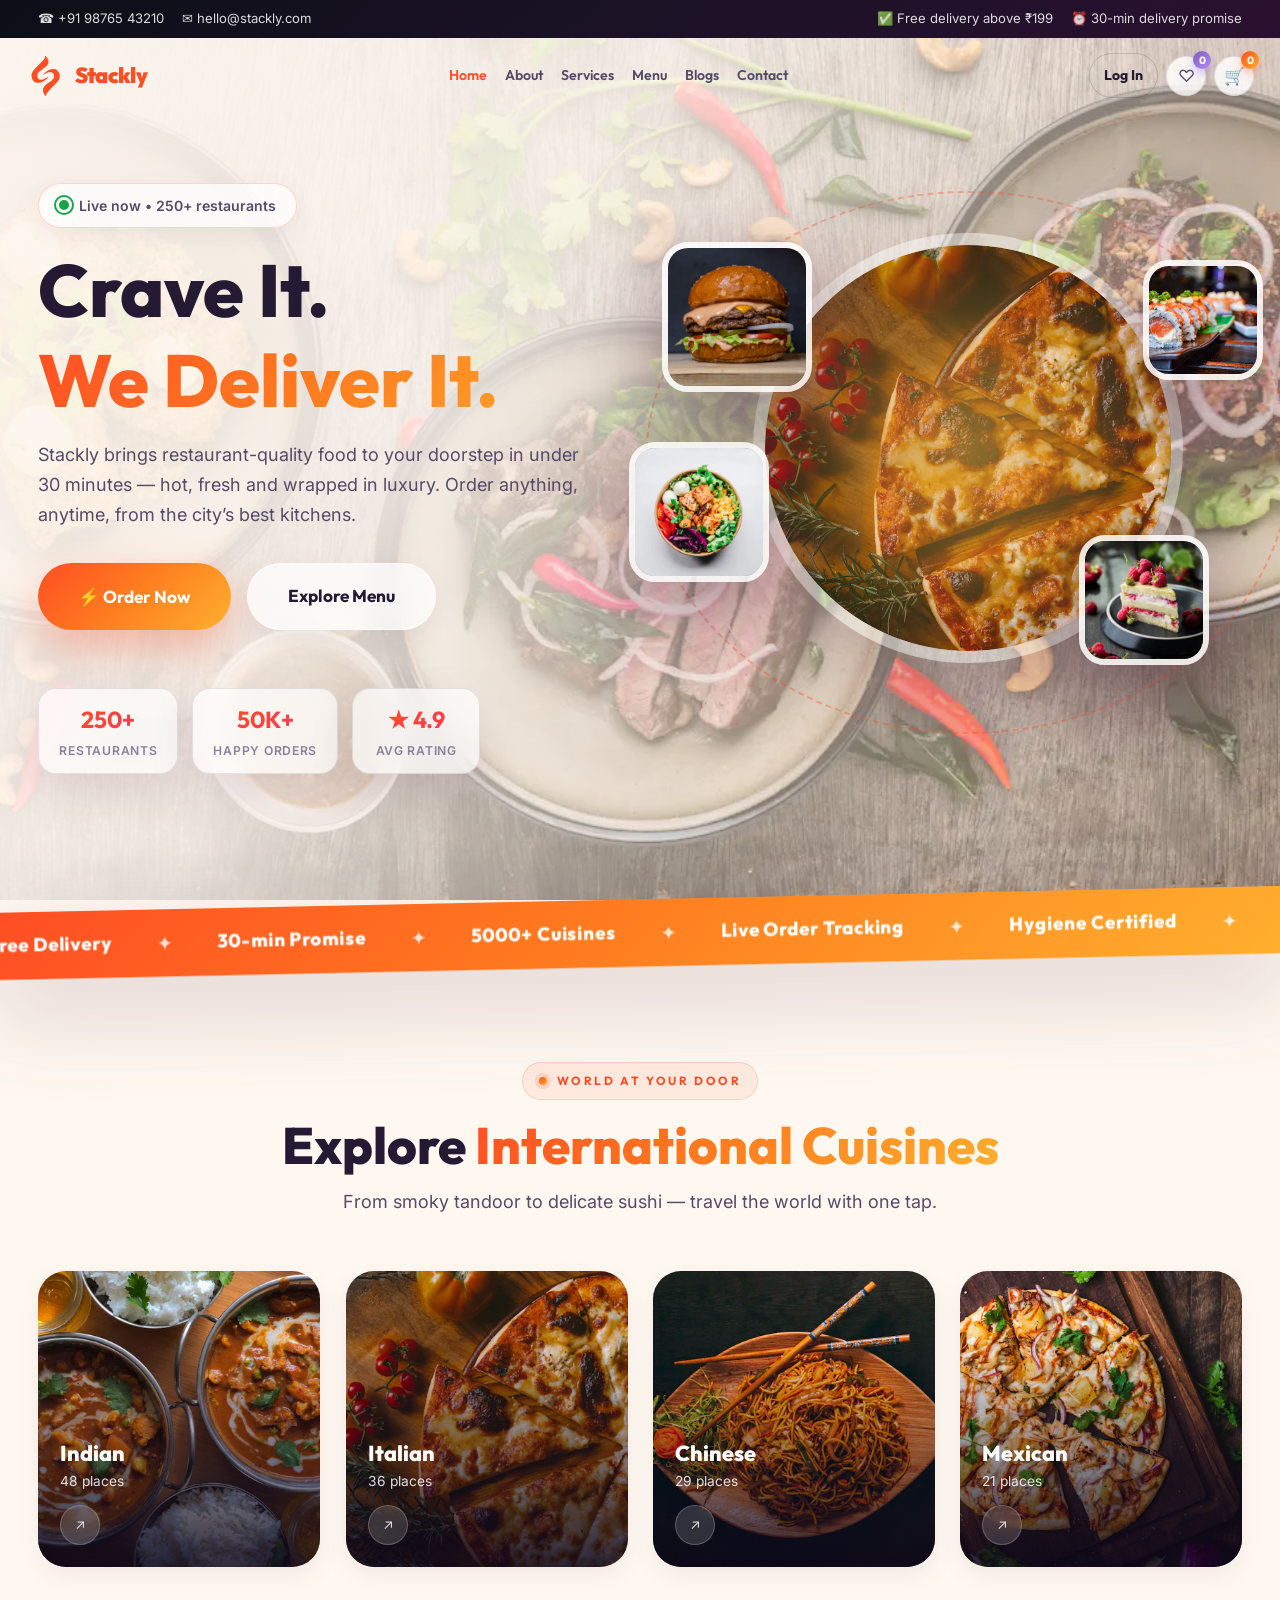
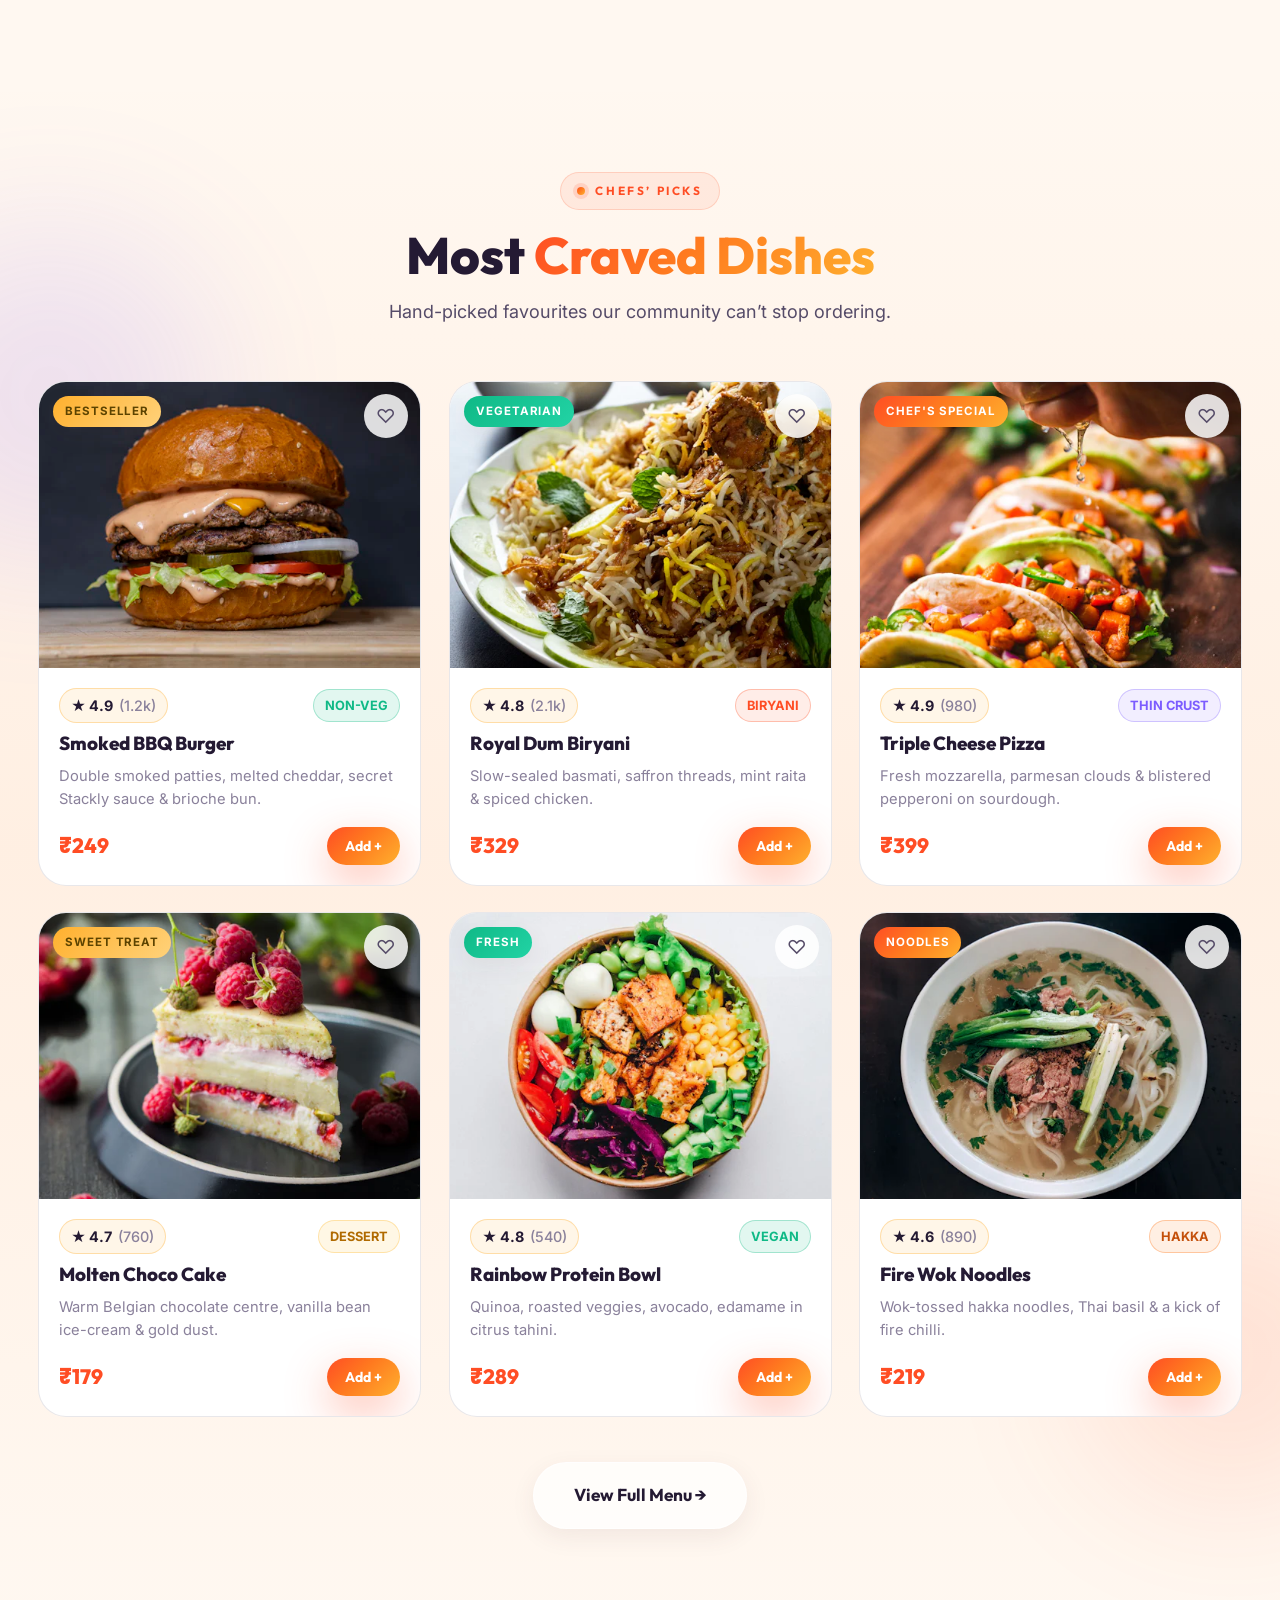
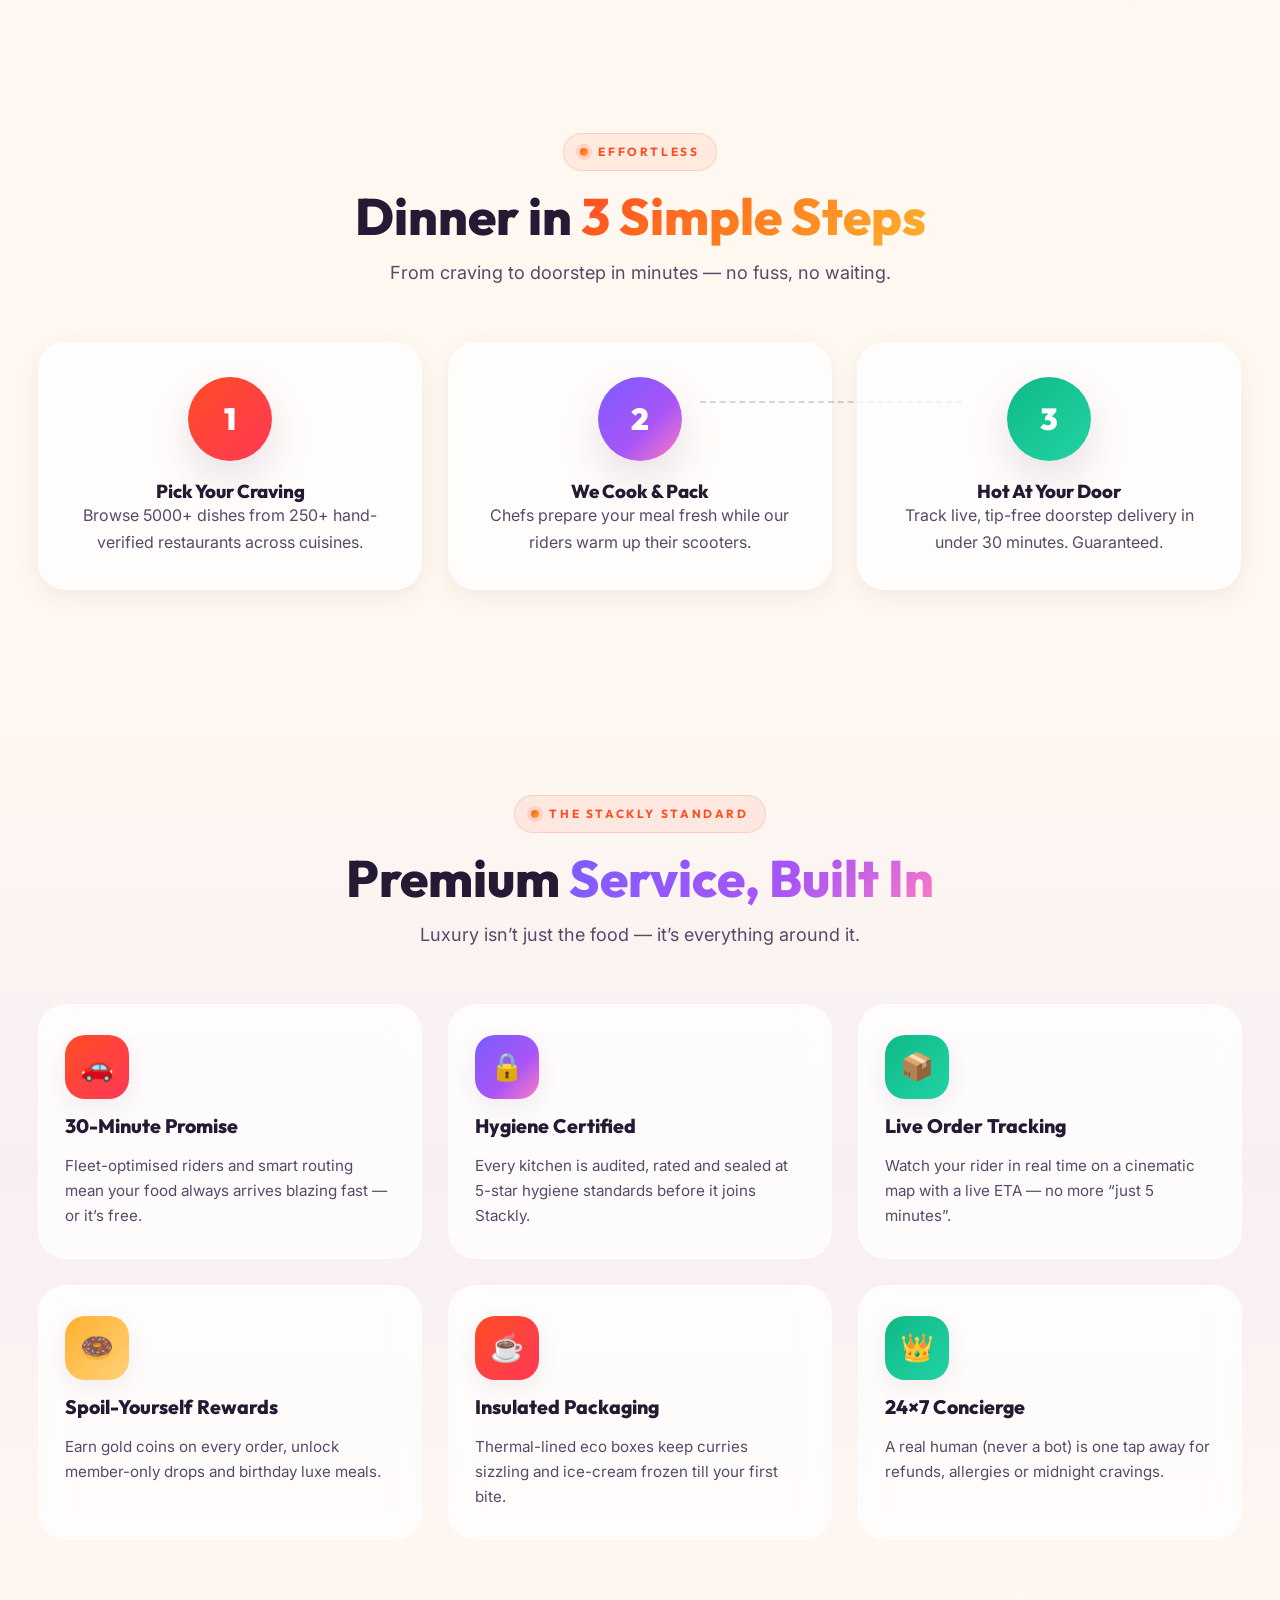
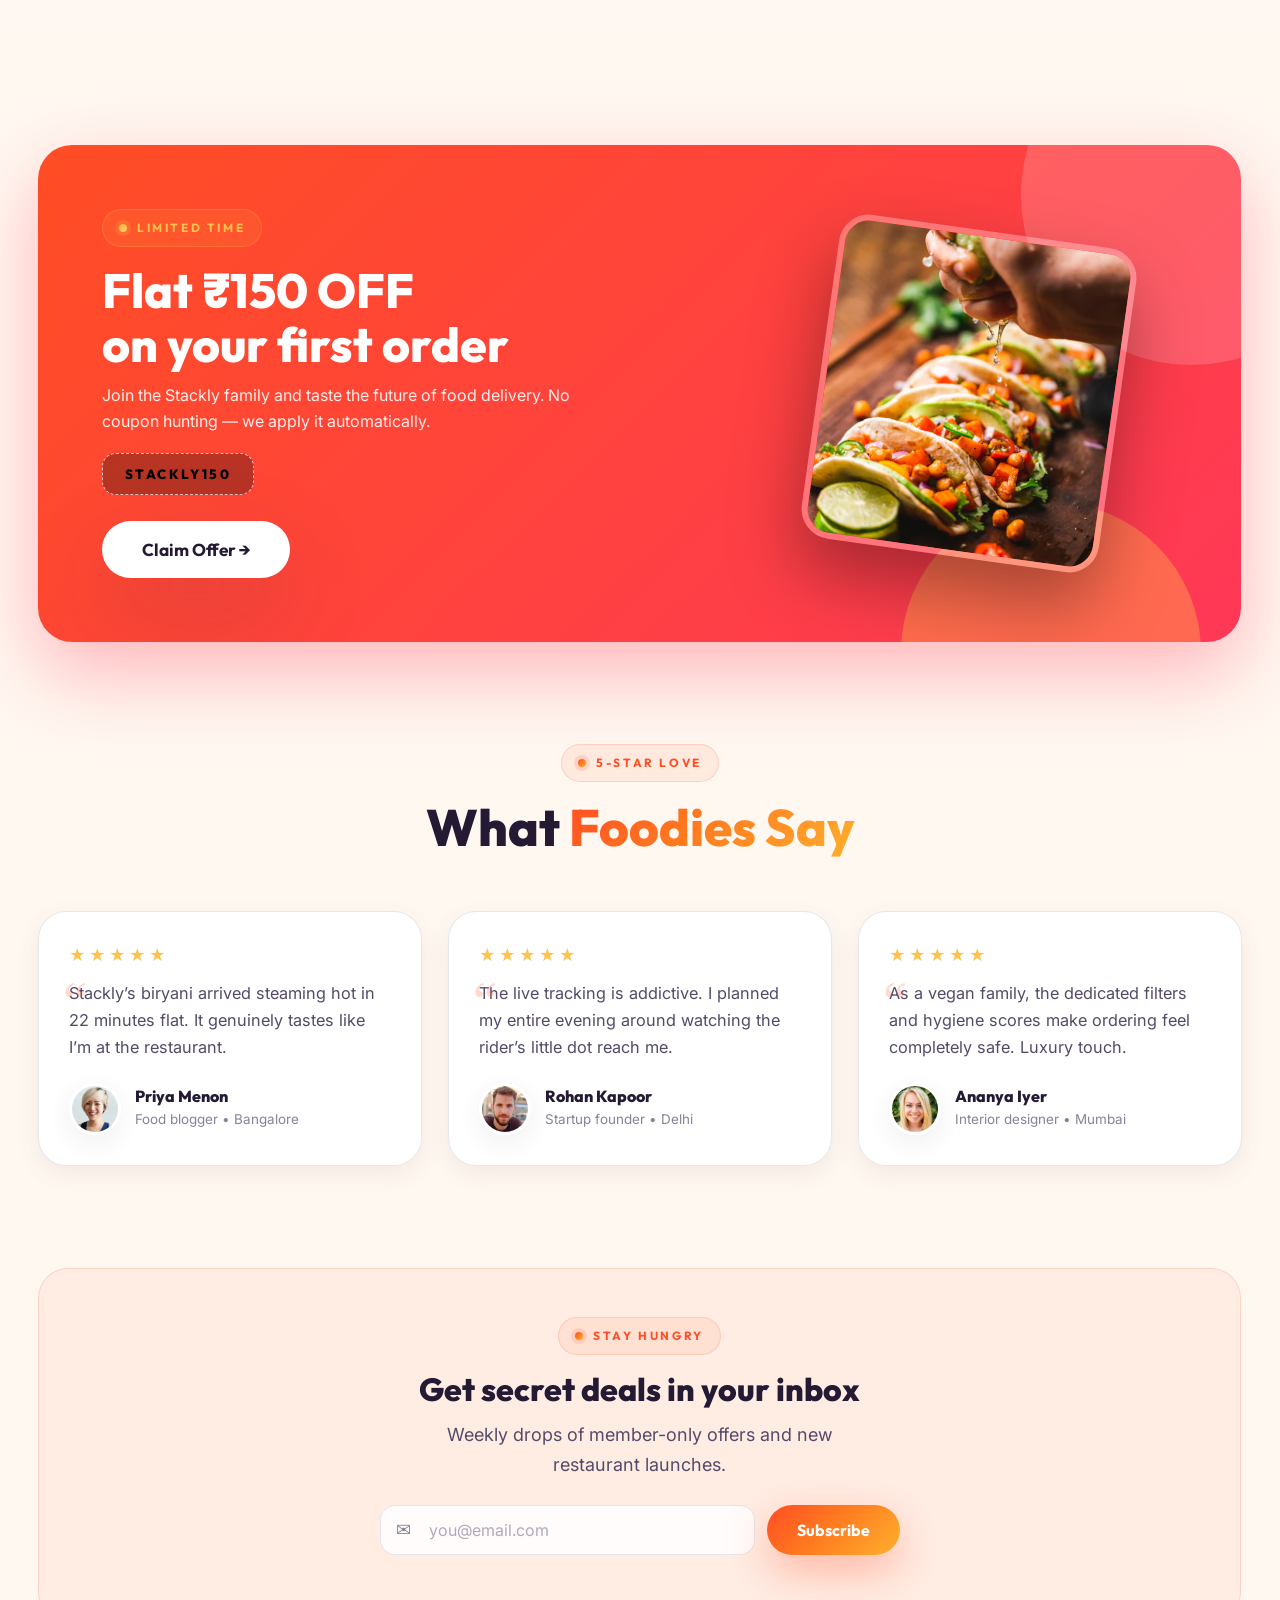
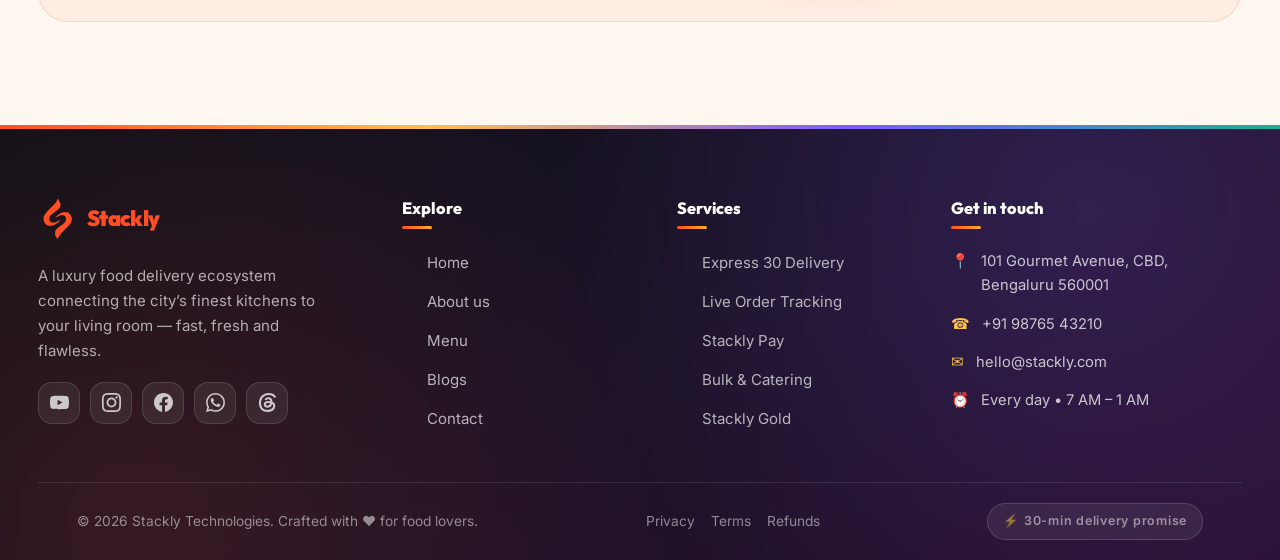
==== commit c6643083: "7th commit" ====
--- a/index.html
+++ b/index.html
@@ -34,13 +34,12 @@
 <section class="section"> <div class="container"> <div class="offer-banner" data-reveal> <div> <span class="eyebrow ghost">Limited time</span> <h2>Flat &#8377;150 OFF<br>on your first order</h2> <p>Join the Stackly family and taste the future of food delivery. No coupon hunting — we apply it automatically.</p> <button class="offer-code js-copy">STACKLY150</button> <div style="margin-top:26px"> <button class="btn btn-white btn-lg js-404">Claim Offer &#8594;</button> </div> </div> <div class="offer-visual"> <img src="img/stackly-photo-1565299585323-38d6b0865b47-2.webp" alt="Luxury pizza with fresh toppings on a dark background" loading="lazy"> </div> </div> </div>
 </section> <!-- TESTIMONIALS -->
 <section class="section" style="padding-top:0"> <div class="container"> <div class="section-head" data-reveal> <span class="eyebrow">5-star love</span> <h2 class="h2">What <span class="grad-text">Foodies Say</span></h2> </div> <div class="grid cols-3"> <article class="testi-card" data-reveal> <div class="testi-stars" aria-label="5 stars">&#9733;&#9733;&#9733;&#9733;&#9733;</div> <p class="quote">Stackly&#8217;s biryani arrived steaming hot in 22 minutes flat. It genuinely tastes like I&#8217;m at the restaurant.</p> <div class="testi-person"> <img src="images/avatars/women-44.webp" alt="Portrait of Priya Menon" loading="lazy"> <div><h4>Priya Menon</h4><span>Food blogger &#8226; Bangalore</span></div> </div> </article> <article class="testi-card" data-reveal style="--d:.1s"> <div class="testi-stars" aria-label="5 stars">&#9733;&#9733;&#9733;&#9733;&#9733;</div> <p class="quote">The live tracking is addictive. I planned my entire evening around watching the rider&#8217;s little dot reach me.</p> <div class="testi-person"> <img src="images/avatars/men-32.webp" alt="Portrait of Rohan Kapoor" loading="lazy"> <div><h4>Rohan Kapoor</h4><span>Startup founder &#8226; Delhi</span></div> </div> </article> <article class="testi-card" data-reveal style="--d:.2s"> <div class="testi-stars" aria-label="5 stars">&#9733;&#9733;&#9733;&#9733;&#9733;</div> <p class="quote">As a vegan family, the dedicated filters and hygiene scores make ordering feel completely safe. Luxury touch.</p> <div class="testi-person"> <img src="images/avatars/women-68.webp" alt="Portrait of Ananya Iyer" loading="lazy"> <div><h4>Ananya Iyer</h4><span>Interior designer &#8226; Mumbai</span></div> </div> </article> </div> </div>
-</section> <!-- APP CTA -->
-<section class="section"> <div class="container"> <div class="app-cta app-cta--theory" data-reveal> <div class="orb" style="width:260px;height:260px;background:rgba(255,77,36,.8);top:-80px;left:-60px;" aria-hidden="true"></div> <div class="orb" style="width:220px;height:220px;background:rgba(124,92,255,.8);bottom:-70px;right:20%;" aria-hidden="true"></div> <div style="position:relative;z-index:1;display:grid;grid-template-columns:1.1fr .9fr;gap:2rem;align-items:center" class="app-grid-row"> <div> <span class="eyebrow ghost">Stackly app</span> <h2>Your kitchen, <br>now pocket-sized</h2> <p>Order in two taps, unlock member prices, and let Stackly remember your favourites — the app is your personal concierge.</p> <div class="app-btns"> <a class="store-btn js-404" href="#">&#63743;<span><small>Download on the</small><b>App Store</b></span></a> <a class="store-btn js-404" href="#">&#9654;<span><small>Get it on</small><b>Google Play</b></span></a> </div> </div> <div class="app-phone" aria-hidden="true"> <div class="phone-frame"> <div class="phone-notch"></div> <div class="phone-screen"> <div class="ps-status"><span>9:41</span><span class="ps-bars"><i></i><i></i><i></i></span></div> <div class="ps-head"> <span class="ps-logo">Stack<em>ly</em></span> <span class="ps-cart">&#128722;</span> </div> <div class="ps-loc">Deliver to <b>Home</b> &#9662;</div> <div class="ps-search">&#128269; Search 5000+ dishes</div> <div class="ps-cat"><span class="on">Pizza</span><span>Burgers</span><span>Momos</span></div> <div class="ps-dish"> <span class="pd-thumb" style="background-image:url('img/stackly-photo-1513104890138-7c749659a591-3.webp')"></span> <span class="pd-info"><b>Margherita</b><small>&#9733; 4.9</small></span> <span class="pd-add">+</span> </div> <div class="ps-dish"> <span class="pd-thumb" style="background-image:url('img/stackly-photo-1568901346375-23c9450c58cd-3.webp')"></span> <span class="pd-info"><b>Smoked BBQ</b><small>&#9733; 4.8</small></span> <span class="pd-add">+</span> </div> <div class="ps-dish"> <span class="pd-thumb" style="background-image:url('img/stackly-photo-1546069901-ba9599a7e63c-3.webp')"></span> <span class="pd-info"><b>Veg Bowl</b><small>&#9733; 4.7</small></span> <span class="pd-add">+</span> </div> <div class="ps-order">Deliver in 20 min &#8599;</div> <div class="ps-nav"><i class="on"></i><i></i><i></i><i></i></div> </div> </div> </div> </div> </div> </div>
-</section> <!-- NEWSLETTER -->
+</section>
+<!-- NEWSLETTER -->
 <section class="section" style="padding-top:0"> <div class="container"> <div class="newsletter" data-reveal> <span class="eyebrow">Stay hungry</span> <h3>Get secret deals in your inbox</h3> <p class="lede" style="max-width:440px;margin-inline:auto">Weekly drops of member-only offers and new restaurant launches.</p> <form class="newsletter-form" id="newsletterForm" novalidate> <div class="field"> <label class="sr-only" for="nlEmail">Email address</label> <div class="input-wrap"> <span class="i-ico">&#9993;</span> <input type="email" id="nlEmail" name="email" placeholder="you@email.com" style="padding-left:48px" autocomplete="email" required> </div> <div class="form-error">&#9888; Enter a valid email address</div> <div class="form-success">&#10003; You&#8217;re subscribed &#8212; welcome to the Stackly family!</div> </div> <button type="submit" class="btn btn-primary">Subscribe</button> </form> </div> </div>
 </section>
 </main> <!-- FOOTER -->
 <footer class="site-footer"> <div class="container"> <div class="footer-grid"> <div class="footer-brand" data-reveal> <a class="logo" href="index.html"><span class="logo-badge" role="img" aria-label="Stackly logo"></span><span>Stack<em>ly</em></span></a> <p>A luxury food delivery ecosystem connecting the city&#8217;s finest kitchens to your living room — fast, fresh and flawless.</p> <div class="footer-socials"> <a href="#" aria-label="YouTube"><svg viewBox="0 0 24 24" fill="currentColor" aria-hidden="true"><path d="M23.5 6.19a3.02 3.02 0 0 0-2.12-2.14C19.5 3.55 12 3.55 12 3.55s-7.5 0-9.38.5A3.02 3.02 0 0 0 .5 6.19 31.6 31.6 0 0 0 0 12a31.6 31.6 0 0 0 .5 5.81 3.02 3.02 0 0 0 2.12 2.14c1.88.5 9.38.5 9.38.5s7.5 0 9.38-.5a3.02 3.02 0 0 0 2.12-2.14A31.6 31.6 0 0 0 24 12a31.6 31.6 0 0 0-.5-5.81ZM9.55 15.57V8.43L15.82 12l-6.27 3.57Z"/></svg></a> <a href="#" aria-label="Instagram"><svg viewBox="0 0 24 24" fill="currentColor" aria-hidden="true"><path d="M12 0C8.74 0 8.333.015 7.053.072 5.775.132 4.905.333 4.14.63c-.789.306-1.459.717-2.126 1.384S.935 3.35.63 4.14C.333 4.905.131 5.775.072 7.053.012 8.333 0 8.74 0 12s.015 3.667.072 4.947c.06 1.277.261 2.148.558 2.913.306.788.717 1.459 1.384 2.126.667.666 1.336 1.079 2.126 1.384.766.296 1.636.499 2.913.558C8.333 23.988 8.74 24 12 24s3.667-.015 4.947-.072c1.277-.06 2.148-.262 2.913-.558.788-.306 1.459-.718 2.126-1.384.666-.667 1.079-1.335 1.384-2.126.296-.765.499-1.636.558-2.913.06-1.28.072-1.687.072-4.947s-.015-3.667-.072-4.947c-.06-1.277-.262-2.149-.558-2.913-.306-.789-.718-1.459-1.384-2.126C21.319 1.347 20.651.935 19.86.63c-.765-.297-1.636-.499-2.913-.558C15.667.012 15.26 0 12 0Zm0 2.16c3.203 0 3.585.016 4.85.071 1.17.055 1.805.249 2.227.415.562.217.96.477 1.382.896.419.42.679.819.896 1.381.164.422.36 1.057.413 2.227.057 1.266.07 1.646.07 4.85s-.015 3.585-.074 4.85c-.061 1.17-.256 1.805-.421 2.227-.224.562-.479.96-.899 1.382-.419.419-.824.679-1.38.896-.42.164-1.065.36-2.235.413-1.274.057-1.649.07-4.859.07-3.211 0-3.586-.015-4.859-.074-1.171-.061-1.816-.256-2.236-.421-.569-.224-.96-.479-1.379-.899-.421-.419-.69-.824-.9-1.38-.165-.42-.359-1.065-.42-2.235-.045-1.26-.061-1.649-.061-4.844 0-3.196.016-3.586.061-4.861.061-1.17.255-1.814.42-2.234.21-.57.479-.96.9-1.381.419-.419.81-.689 1.379-.898.42-.166 1.051-.361 2.221-.421 1.275-.045 1.65-.06 4.859-.06l.045.03Zm0 3.678c-3.405 0-6.162 2.76-6.162 6.162 0 3.405 2.76 6.162 6.162 6.162 3.405 0 6.162-2.76 6.162-6.162 0-3.405-2.76-6.162-6.162-6.162ZM12 16c-2.21 0-4-1.79-4-4s1.79-4 4-4 4 1.79 4 4-1.79 4-4 4Zm7.846-10.405c0 .795-.646 1.44-1.44 1.44-.795 0-1.44-.646-1.44-1.44 0-.794.646-1.439 1.44-1.439.793-.001 1.44.645 1.44 1.439Z"/></svg></a> <a href="#" aria-label="Facebook"><svg viewBox="0 0 24 24" fill="currentColor" aria-hidden="true"><path d="M24 12.073c0-6.627-5.373-12-12-12s-12 5.373-12 12c0 5.99 4.388 10.954 10.125 11.854v-8.385H7.078v-3.47h3.047V9.43c0-3.007 1.792-4.669 4.533-4.669 1.312 0 2.686.235 2.686.235v2.953H15.83c-1.491 0-1.956.925-1.956 1.874v2.25h3.328l-.532 3.47h-2.796v8.385C19.612 23.027 24 18.062 24 12.073Z"/></svg></a> <a href="#" aria-label="WhatsApp"><svg viewBox="0 0 24 24" fill="currentColor" aria-hidden="true"><path d="M17.472 14.382c-.297-.149-1.758-.867-2.03-.967-.273-.099-.471-.148-.67.15-.197.297-.767.966-.94 1.164-.173.199-.347.223-.644.075-.297-.15-1.255-.463-2.39-1.475-.883-.788-1.48-1.761-1.653-2.059-.173-.297-.018-.458.13-.606.134-.133.298-.347.446-.52.149-.174.198-.298.298-.497.099-.198.05-.371-.025-.52-.075-.149-.669-1.612-.916-2.207-.242-.579-.487-.5-.669-.51-.173-.008-.371-.01-.57-.01-.198 0-.52.074-.792.372-.272.297-1.04 1.016-1.04 2.479 0 1.462 1.065 2.875 1.213 3.074.149.198 2.096 3.2 5.077 4.487.709.306 1.262.489 1.694.625.712.227 1.36.195 1.871.118.571-.085 1.758-.719 2.006-1.413.248-.694.248-1.289.173-1.413-.074-.124-.272-.198-.57-.347m-5.421 7.403h-.004a9.87 9.87 0 01-5.031-1.378l-.361-.214-3.741.982.998-3.648-.235-.374a9.86 9.86 0 01-1.51-5.26c.001-5.45 4.436-9.884 9.888-9.884 2.64 0 5.122 1.03 6.988 2.898a9.825 9.825 0 012.893 6.994c-.003 5.45-4.437 9.884-9.885 9.884m8.413-18.297A11.815 11.815 0 0012.05 0C5.495 0 .16 5.335.157 11.892c0 2.096.547 4.142 1.588 5.945L.057 24l6.305-1.654a11.882 11.882 0 005.683 1.448h.005c6.554 0 11.89-5.335 11.893-11.893a11.821 11.821 0 00-3.48-8.413Z"/></svg></a> <a href="#" aria-label="Threads"><svg viewBox="0 0 24 24" fill="currentColor" aria-hidden="true"><path d="M18.263 11.097c-.03-3.486-1.92-5.586-5.111-5.586-2.13 0-3.922.963-4.863 2.499l2.062 1.438c.535-.843 1.272-1.543 2.628-1.543 1.528 0 2.318.85 2.544 2.431a15 15 0 0 0-2.236-.173c-4.125 0-6.068 1.867-6.068 4.336s1.943 3.99 4.804 3.99c3.139 0 5.013-2.115 5.781-4.735.798.361 1.348 1.204 1.348 2.47 0 3.387-3.907 5.232-7.22 5.232-4.885 0-8.077-3.207-8.077-8.424 0-6.392 4.223-10.487 9.9-10.487 3.808 0 5.69 1.671 6.97 3.914l2.108-1.475C21.44 2.078 18.331 0 13.663 0 6.227 0 1.168 5.277 1.168 12.934c0 7 4.953 11.066 10.856 11.066 4.878 0 9.809-2.846 9.809-7.716 0-2.545-1.46-4.231-3.569-5.187m-6.33 4.855c-1.077 0-2.026-.512-2.026-1.453 0-1.483 1.822-1.934 3.606-1.934.678 0 1.34.045 1.927.173-.422 1.927-1.671 3.215-3.508 3.214Z"/></svg></a> </div> </div> <div class="footer-col"> <h4>Explore</h4> <ul class="footer-links"> <li><a href="index.html">Home</a></li> <li><a href="about.html">About us</a></li> <li><a href="menu.html">Menu</a></li> <li><a href="blogs.html">Blogs</a></li> <li><a href="contact.html">Contact</a></li> </ul> </div> <div class="footer-col"> <h4>Services</h4> <ul class="footer-links"> <li><a href="#">Express 30 Delivery</a></li> <li><a href="#">Live Order Tracking</a></li> <li><a href="#">Stackly Pay</a></li> <li><a href="#">Bulk &amp; Catering</a></li> <li><a href="#">Stackly Gold</a></li> </ul> </div> <div class="footer-col"> <h4>Get in touch</h4> <ul class="footer-contact"> <li><span class="fc-ico">&#128205;</span><span>101 Gourmet Avenue, CBD, Bengaluru 560001</span></li> <li><span class="fc-ico">&#9742;</span><span>+91 98765 43210</span></li> <li><span class="fc-ico">&#9993;</span><span>hello@stackly.com</span></li> <li><span class="fc-ico">&#9200;</span><span>Every day &#8226; 7 AM &#8211; 1 AM</span></li> </ul> </div> </div> <div class="footer-bottom"> <div class="container"> <p>&#169; 2026 Stackly Technologies. Crafted with &#10084; for food lovers.</p> <p style="display:flex;gap:16px;flex-wrap:wrap;"><a href="#">Privacy</a> <a href="#">Terms</a> <a href="#">Refunds</a></p> <span class="footer-badge">&#9889; 30-min delivery promise</span> </div> </div> </div>
 </footer> <script src="js/main.js?v46"></script>
 </body>
-</html>+</html>
--- a/css/style.css
+++ b/css/style.css
@@ -634,6 +634,8 @@
 .auth-panel .auth-panel-back { display: none; position: absolute; top: 34px; left: 34px; z-index: 5; }
 .auth-form-shell { flex: 1; min-height: 0; overflow-y: auto; display: flex; align-items: flex-start; justify-content: center; padding: clamp(1.6rem, 4vw, 4rem); position: relative; scrollbar-width: thin; }
 .auth-card { width: min(460px, 100%); margin: auto 0; }
+.auth-card .demo-notice { display: flex; align-items: flex-start; gap: 8px; margin: -6px 0 20px; padding: 12px 14px; border-radius: 14px; background: rgba(255,194,75,.12); border: 1px solid rgba(255,194,75,.4); color: var(--ink-mid); font-size: .82rem; line-height: 1.5; }
+.auth-card .demo-notice strong { color: var(--ink); }
 .auth-card .form-head { margin-bottom: 26px; }
 .auth-card h1 { font-size: clamp(1.7rem, 3vw, 2.4rem); }
 .auth-brand-chip { display: inline-flex; align-items: center; gap: 10px; font-family: var(--font-head); font-weight: 900; margin-bottom: 18px; }
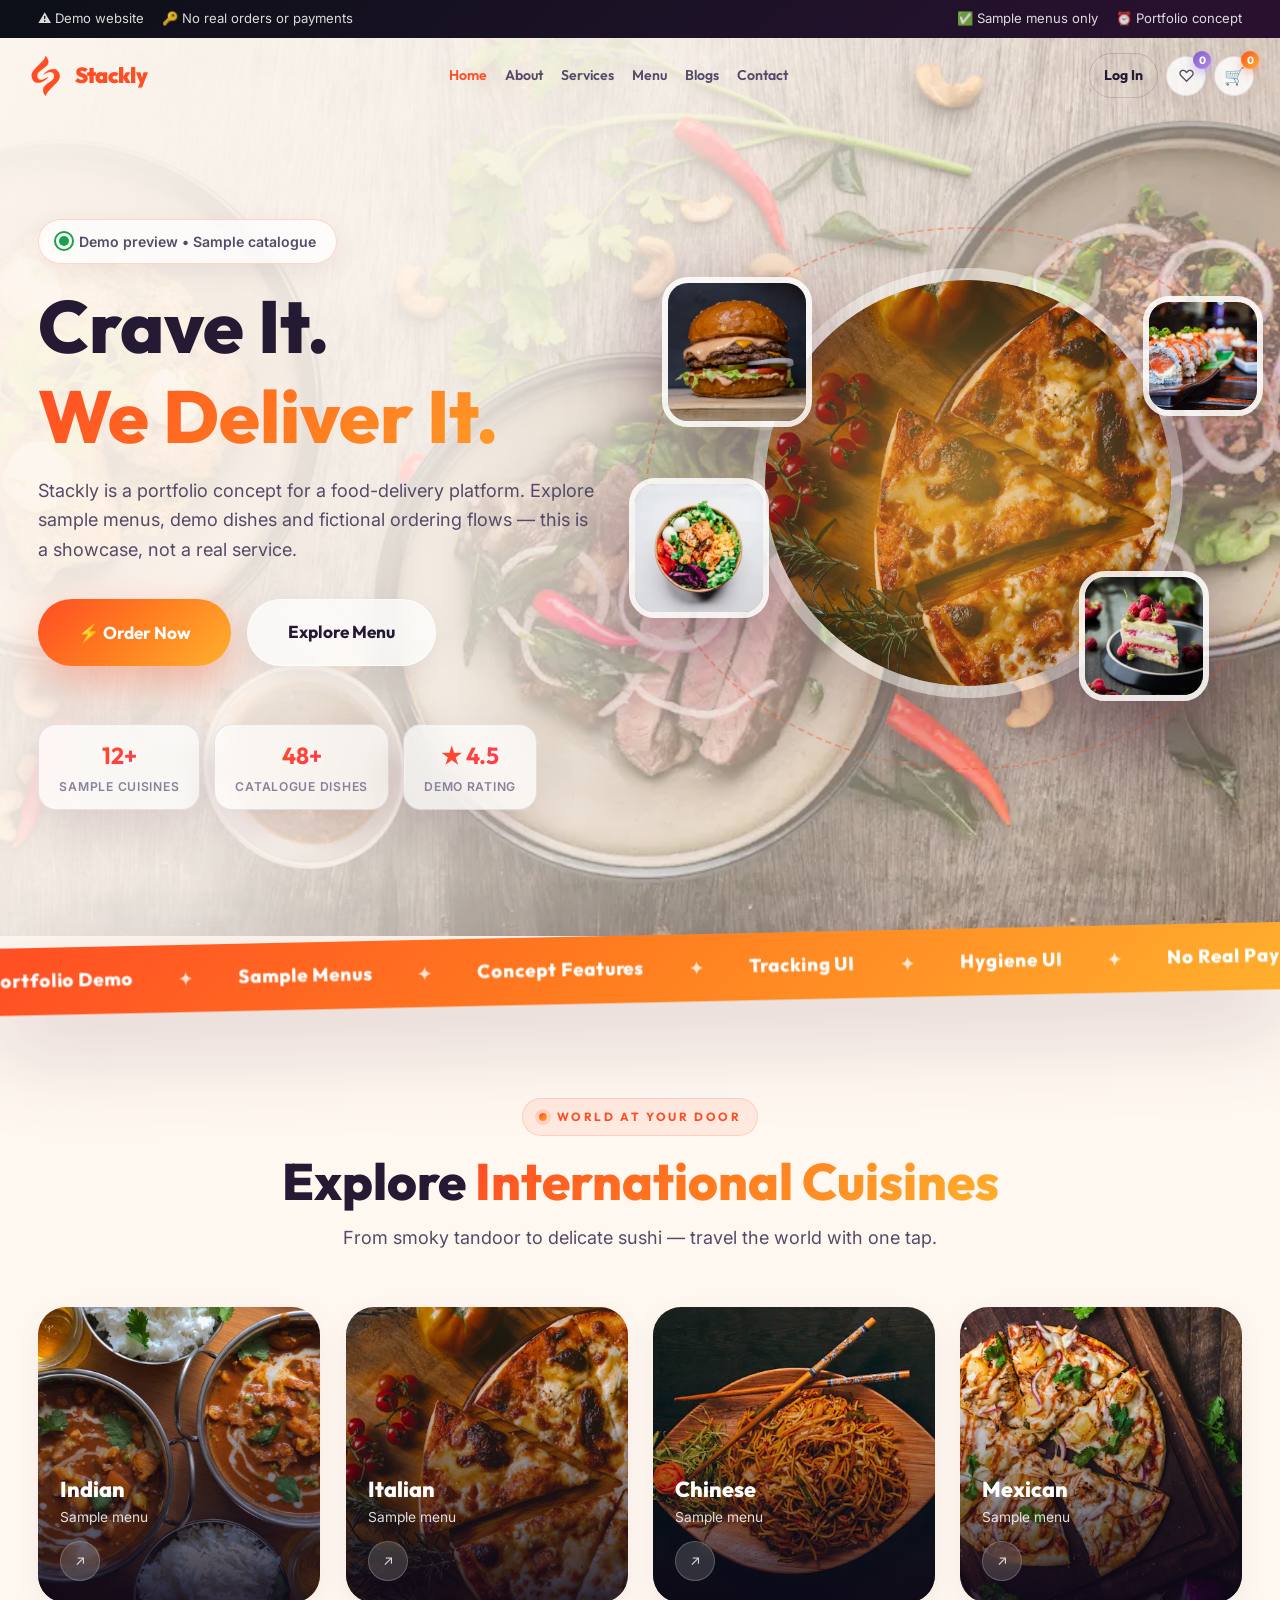
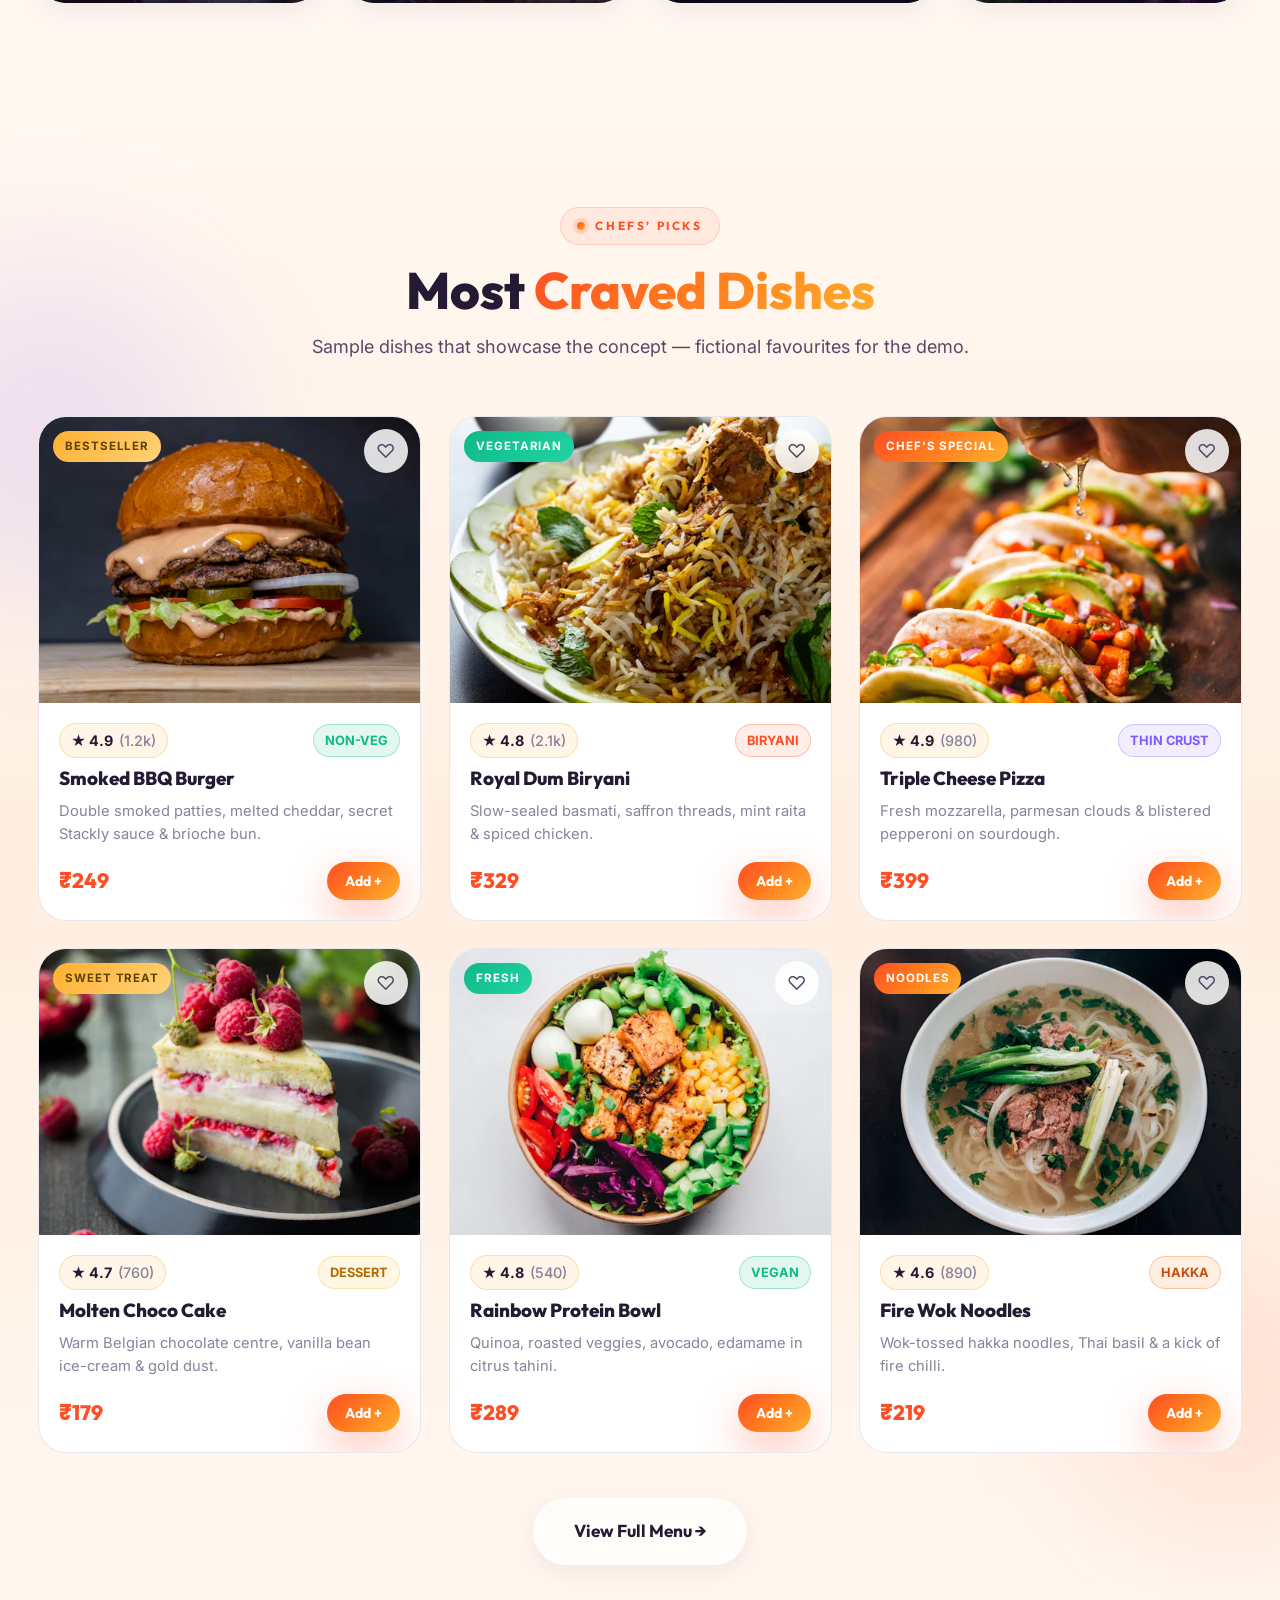
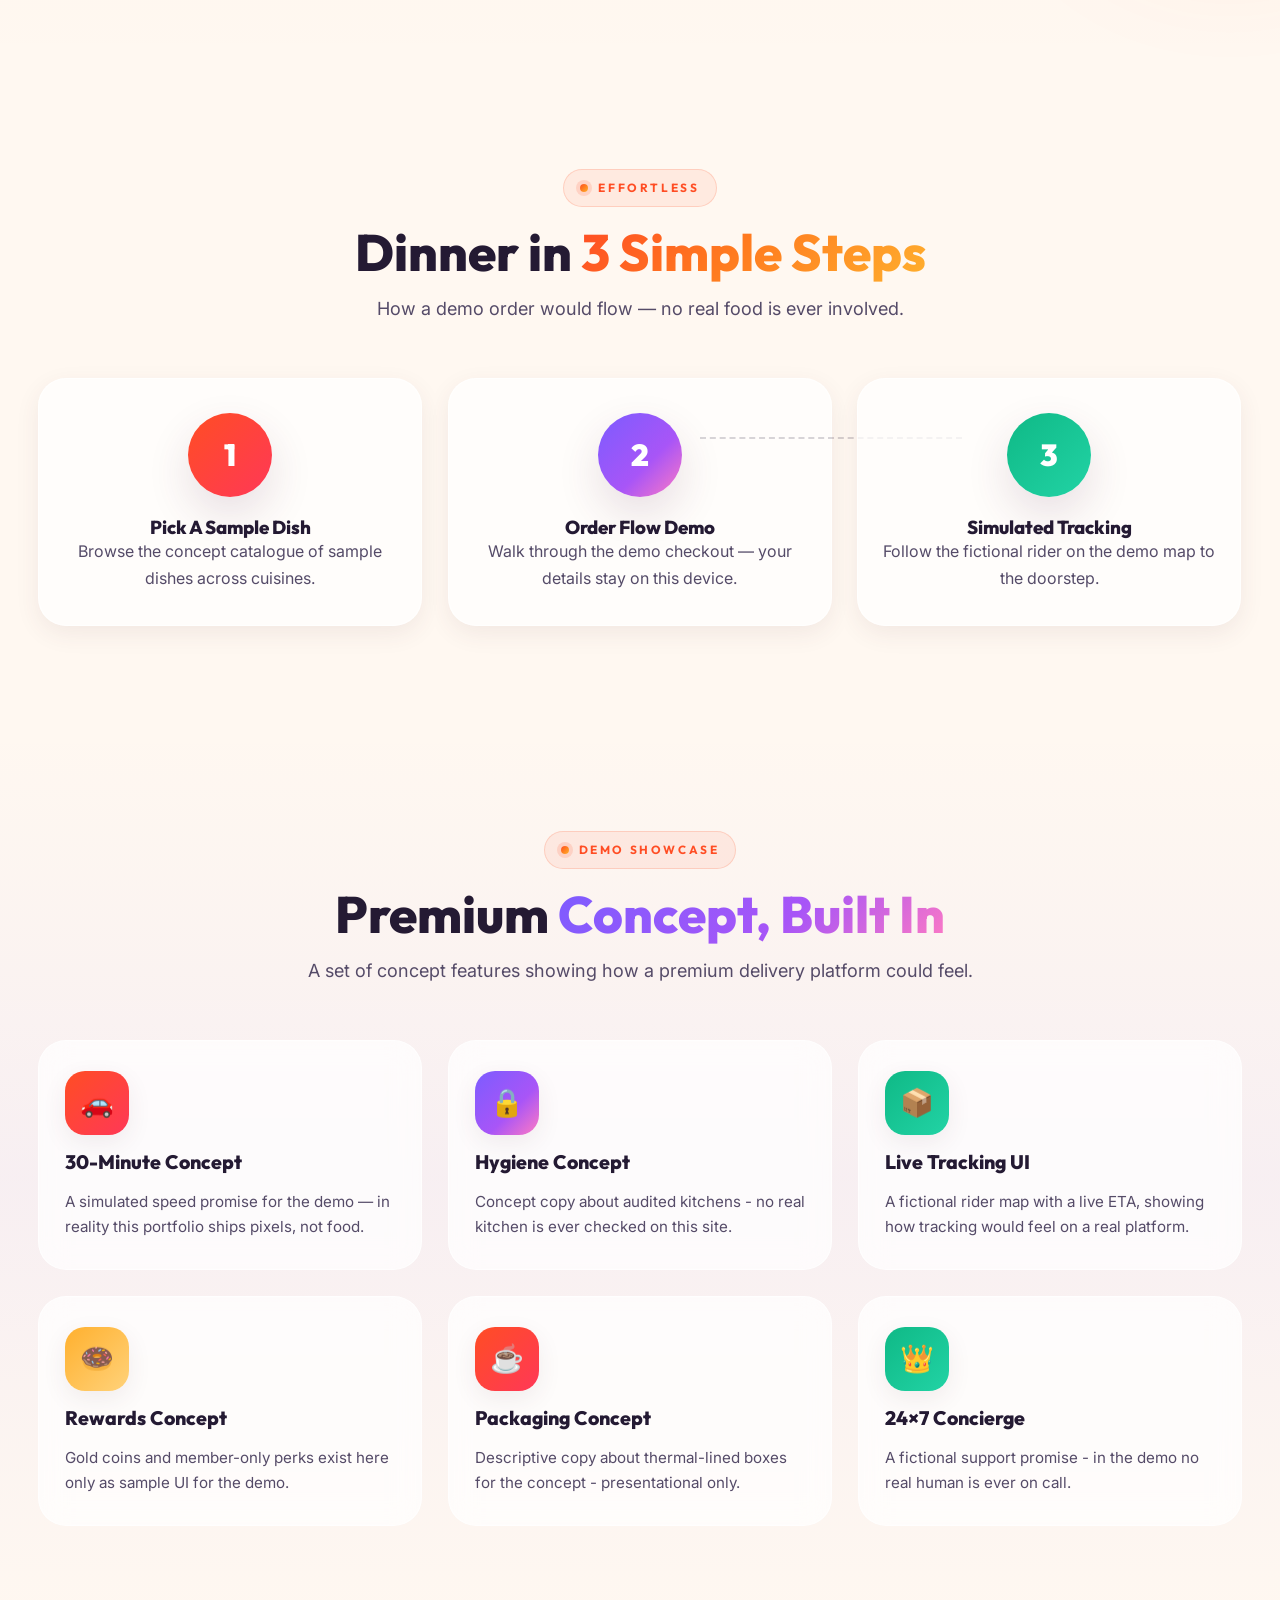
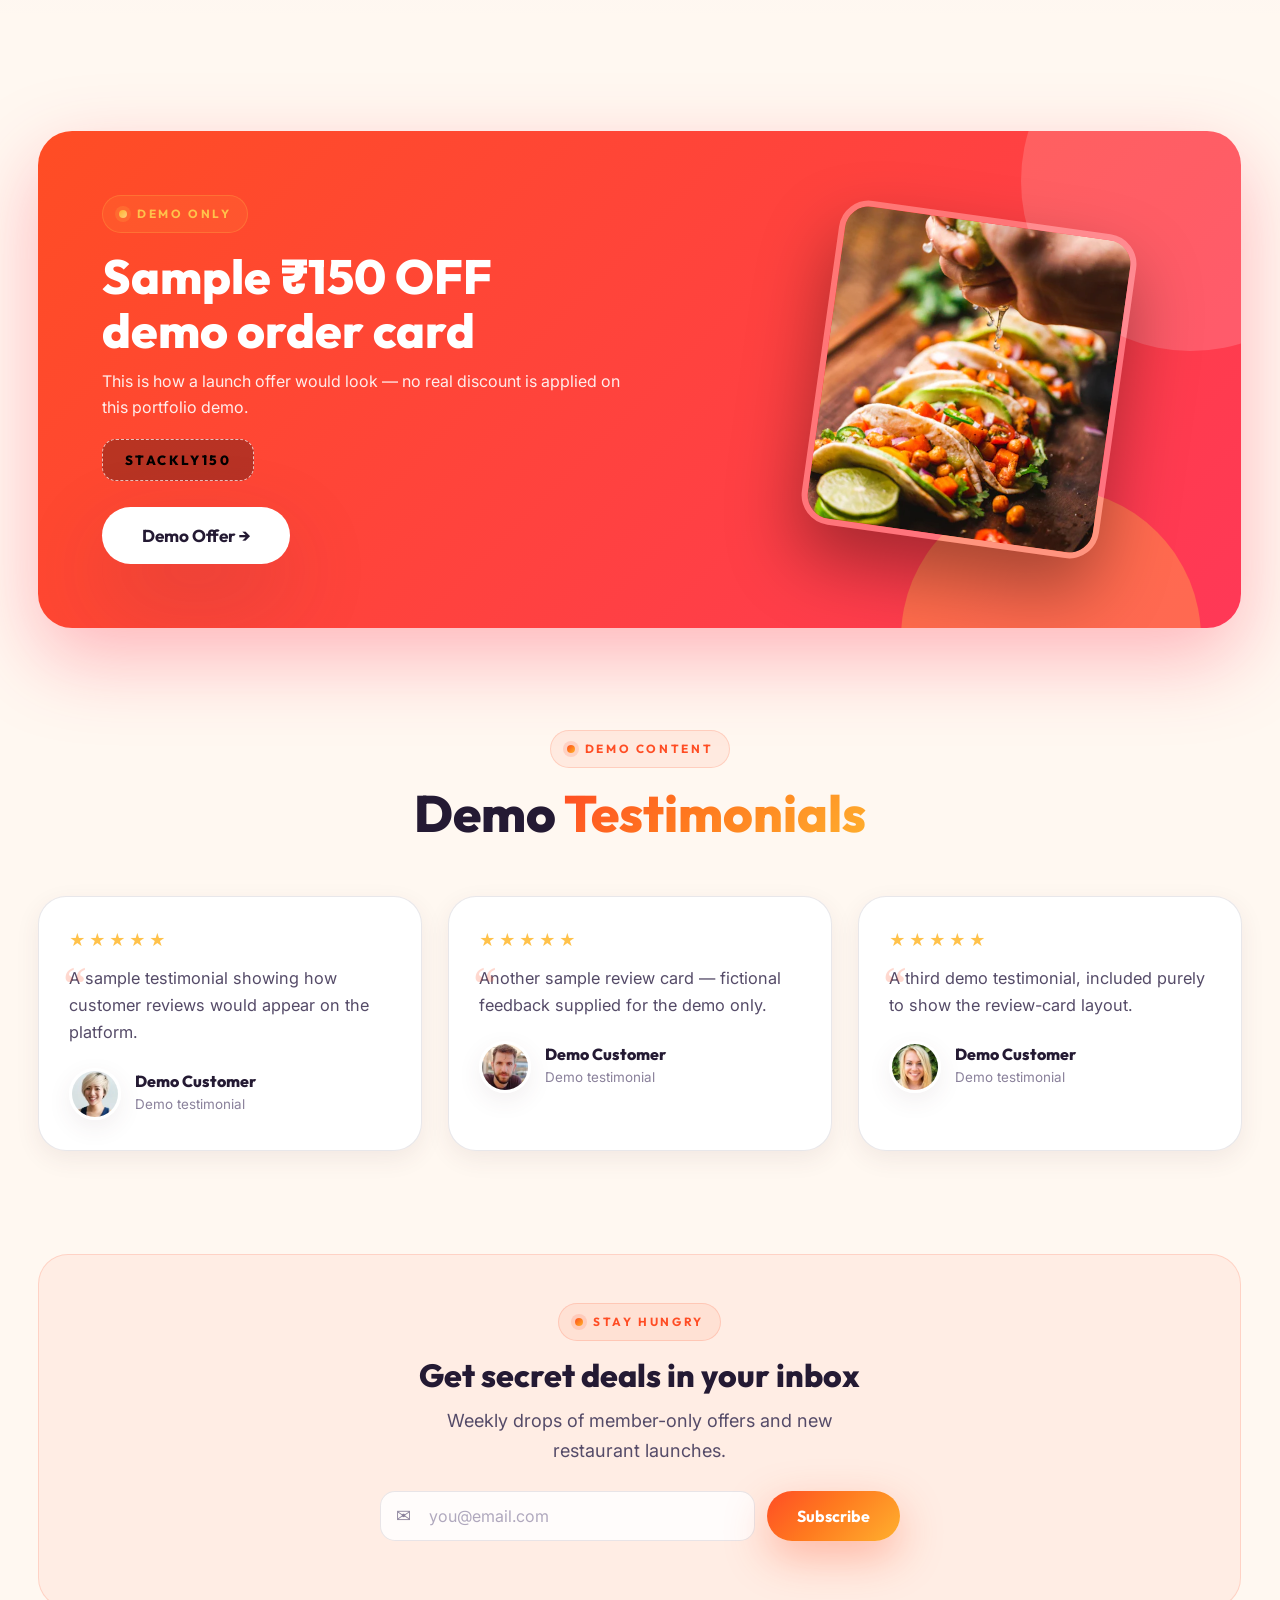
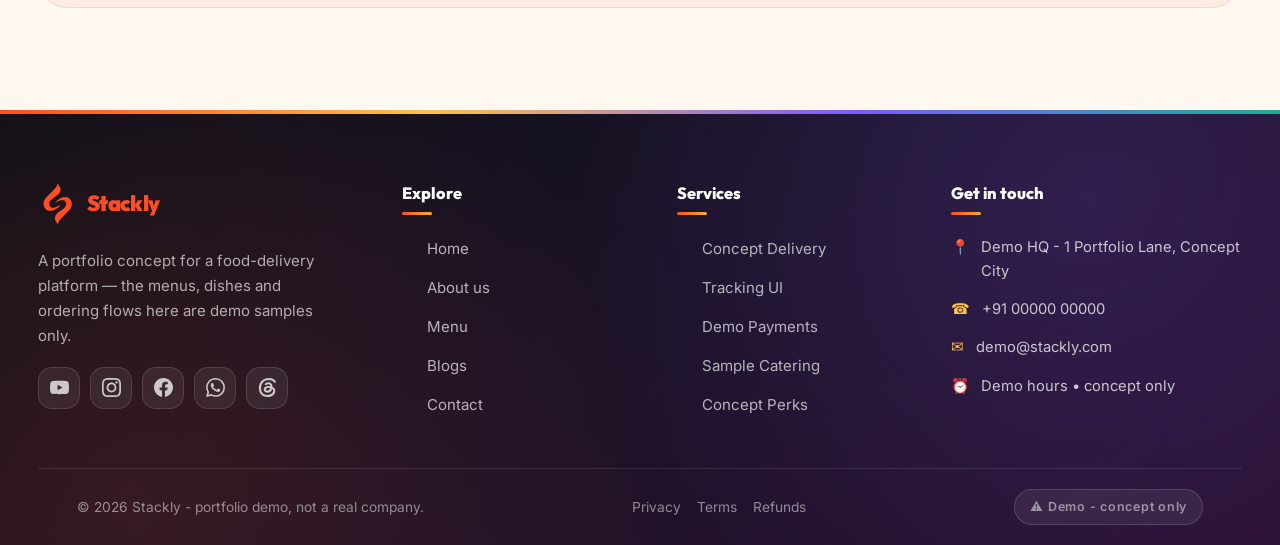
==== commit c0625091: "9th commit" ====
--- a/index.html
+++ b/index.html
@@ -3,43 +3,44 @@
 <head>
 <meta charset="UTF-8">
 <meta name="viewport" content="width=device-width, initial-scale=1.0">
-<meta name="description" content="Stackly — Luxury food delivery platform. Delicious, hot & fast delivery from the best restaurants to your doorstep.">
-<title>Stackly | Food Delivery Platform — Fresh, Fast & Luxurious</title>
+<meta name="description" content="Stackly - a portfolio demo of a food delivery platform. Sample menus, fictional dishes and concept UI only - no real orders, payments or deliveries.">
+<title>Stackly | Food Delivery - Portfolio Demo</title>
 <link rel="icon" type="image/svg+xml" href="data:image/svg+xml,%3Csvg xmlns='http://www.w3.org/2000/svg' viewBox='0 0 100 100'%3E%3Crect width='100' height='100' rx='24' fill='%23ff4d24'/%3E%3Ctext x='50' y='68' font-size='54' text-anchor='middle' fill='white' font-family='Arial' font-weight='bold'%3ES%3C/text%3E%3C/svg%3E">
 <link rel="stylesheet" href="css/style.css?v44">
 </head>
 <body>
 <a class="skip-link" href="#main">Skip to main content</a>
 <div class="scroll-progress" aria-hidden="true"></div>
+<div class="demo-banner" role="note"><div class="demo-banner-inner"><b>&#9888;&#65039; Demo website &mdash;</b> This is a portfolio project. No real orders, payments, accounts, or deliveries are processed.</div></div>
 <!-- LOADER -->
 <div class="loader" aria-hidden="true"> <div class="er-code" style="font-family:var(--font-head);font-weight:900;font-size:3rem;background:linear-gradient(135deg,#ff6b4a,#ffc24b);-webkit-background-clip:text;background-clip:text;color:transparent;">STACKLY</div>
 </div> <!-- HEADER -->
-<header class="site-header"> <div class="topbar"> <div class="container"> <div class="top-left"> <span>&#9742; +91 98765 43210</span> <span>&#9993; hello@stackly.com</span> </div> <div class="top-right"> <span>&#9989; Free delivery above &#8377;199</span> <span>&#9200; 30-min delivery promise</span> </div> </div> </div> <div class="header-main"> <div class="container"> <a class="logo" href="index.html" aria-label="Stackly home"> <span class="logo-badge" role="img" aria-label="Stackly logo"></span> <span>Stack<em>ly</em></span> </a> <nav class="nav" aria-label="Primary"> <a class="nav-link active" href="index.html">Home</a> <a class="nav-link" href="about.html">About</a> <a class="nav-link" href="services.html">Services</a> <a class="nav-link" href="menu.html">Menu</a> <a class="nav-link" href="blogs.html">Blogs</a> <a class="nav-link" href="contact.html">Contact</a> </nav> <div class="header-actions"> <a class="btn btn-ghost btn-sm" href="login.html">Log In</a> <button class="icon-btn js-wish-open" aria-label="Open wishlist" title="Wishlist">&#9825;<span class="head-badge alt" data-wish-count>0</span></button> <button class="icon-btn js-cart-open" aria-label="Open cart" title="Cart">&#128722;<span class="head-badge" data-cart-count>0</span></button> <button class="burger" data-sidebar aria-label="Open menu" aria-expanded="false"> <span></span> </button> </div> </div> </div>
+<header class="site-header"> <div class="topbar"> <div class="container"> <div class="top-left"> <span>&#9888;&#65039; Demo website</span> <span>&#128273; No real orders or payments</span> </div> <div class="top-right"> <span>&#9989; Sample menus only</span> <span>&#9200; Portfolio concept</span> </div> </div> </div> <div class="header-main"> <div class="container"> <a class="logo" href="index.html" aria-label="Stackly home"> <span class="logo-badge" role="img" aria-label="Stackly logo"></span> <span>Stack<em>ly</em></span> </a> <nav class="nav" aria-label="Primary"> <a class="nav-link active" href="index.html">Home</a> <a class="nav-link" href="about.html">About</a> <a class="nav-link" href="services.html">Services</a> <a class="nav-link" href="menu.html">Menu</a> <a class="nav-link" href="blogs.html">Blogs</a> <a class="nav-link" href="contact.html">Contact</a> </nav> <div class="header-actions"> <a class="btn btn-ghost btn-sm" href="login.html">Log In</a> <button class="icon-btn js-wish-open" aria-label="Open wishlist" title="Wishlist">&#9825;<span class="head-badge alt" data-wish-count>0</span></button> <button class="icon-btn js-cart-open" aria-label="Open cart" title="Cart">&#128722;<span class="head-badge" data-cart-count>0</span></button> <button class="burger" data-sidebar aria-label="Open menu" aria-expanded="false"> <span></span> </button> </div> </div> </div>
 </header> <!-- MOBILE SIDEBAR -->
 <div class="sidebar-overlay" aria-hidden="true"></div>
 <aside class="sidebar" id="sideNav" aria-hidden="true" aria-label="Mobile navigation"> <div class="sidebar-head"> <a class="logo" href="index.html"> <span class="logo-badge" role="img" aria-label="Stackly logo"></span> <span>Stack<em>ly</em></span> </a> <button class="sidebar-close" aria-label="Close menu">&#10005;</button> </div> <nav class="sidebar-nav" aria-label="Mobile"> <a class="nav-link active" href="index.html">&#127968; Home</a> <a class="nav-link" href="about.html">&#128100; About</a> <a class="nav-link" href="services.html">&#128736; Services</a> <a class="nav-link" href="menu.html">&#127869; Menu</a> <a class="nav-link" href="blogs.html">&#128240; Blogs</a> <a class="nav-link" href="contact.html">&#128222; Contact</a> <a class="nav-link sidebar-login-btn" href="login.html">&#128273; Log In</a> </nav>  </aside> <main id="main">
 <!-- HERO -->
-<section class="hero" aria-label="Hero"> <div class="hero-canvas" aria-hidden="true"></div> <div class="hero-bg" aria-hidden="true"> <img src="img/stackly-photo-1504674900247-0877df9cc836.webp" alt="" loading="eager" fetchpriority="high"> </div> <div class="hero-vignette" aria-hidden="true"></div> <div class="container"> <div class="hero-inner"> <div class="hero-copy"> <span class="hero-badge"><span class="dot"></span> Live now &#8226; 250+ restaurants</span> <h1>Crave It. <span class="adaptive-line">We Deliver It.</span></h1> <p class="lede">Stackly brings restaurant-quality food to your doorstep in under 30 minutes — hot, fresh and wrapped in luxury. Order anything, anytime, from the city&#8217;s best kitchens.</p> <div class="hero-actions"> <div class="hero-cta"> <button class="btn btn-primary btn-lg js-404">&#9889; Order Now</button> <a class="btn btn-glass btn-lg" href="menu.html">Explore Menu</a> </div> </div> <div class="hero-stats"> <div class="stat-chip"><b data-count="250" data-suffix="+">0+</b><span>Restaurants</span></div> <div class="stat-chip"><b data-count="50" data-suffix="K+">0K+</b><span>Happy orders</span></div> <div class="stat-chip"><b data-prefix="&#9733; " data-count="4.9">4.9</b><span>Avg rating</span></div> </div> </div> <div class="hero-visual" aria-hidden="true"> <div class="hero-ring"></div> <div class="hero-plate"> <div class="plate-core tilt tilt-inner"> <span class="core-glow"></span> <img src="img/stackly-photo-1513104890138-7c749659a591.webp" alt="Signature Stackly pizza" loading="eager"> </div> </div> <div class="float-item d1" style="width:150px;height:150px;top:2%;left:-6%;--rot:-8deg;"> <img src="img/stackly-photo-1568901346375-23c9450c58cd.webp" alt="Gourmet burger"> </div> <div class="float-item d2" style="width:120px;height:120px;top:6%;right:-4%;--rot:10deg;"> <img src="img/stackly-photo-1579871494447-9811cf80d66c.webp" alt="Fresh sushi platter"> </div> <div class="float-item d3" style="width:140px;height:140px;bottom:24%;left:-12%;--rot:6deg;"> <img src="img/stackly-photo-1546069901-ba9599a7e63c.webp" alt="Healthy salad bowl"> </div> <div class="float-item d2" style="width:130px;height:130px;bottom:6%;right:6%;--rot:-6deg;"> <img src="img/stackly-photo-1565958011703-44f9829ba187.webp" alt="Indulgent dessert"> </div> </div> </div> </div>
+<section class="hero" aria-label="Hero"> <div class="hero-canvas" aria-hidden="true"></div> <div class="hero-bg" aria-hidden="true"> <img src="img/stackly-photo-1504674900247-0877df9cc836.webp" alt="" loading="eager" fetchpriority="high"> </div> <div class="hero-vignette" aria-hidden="true"></div> <div class="container"> <div class="hero-inner"> <div class="hero-copy"> <span class="hero-badge"><span class="dot"></span> Demo preview &#8226; Sample catalogue</span> <h1>Crave It. <span class="adaptive-line">We Deliver It.</span></h1> <p class="lede">Stackly is a portfolio concept for a food-delivery platform. Explore sample menus, demo dishes and fictional ordering flows — this is a showcase, not a real service.</p> <div class="hero-actions"> <div class="hero-cta"> <button class="btn btn-primary btn-lg js-404">&#9889; Order Now</button> <a class="btn btn-glass btn-lg" href="menu.html">Explore Menu</a> </div> </div> <div class="hero-stats"> <div class="stat-chip"><b data-count="12" data-suffix="+">0+</b><span>Sample cuisines</span></div> <div class="stat-chip"><b data-count="48" data-suffix="+">0+</b><span>Catalogue dishes</span></div> <div class="stat-chip"><b data-prefix="&#9733; " data-count="4.5">4.5</b><span>Demo rating</span></div> </div> </div> <div class="hero-visual" aria-hidden="true"> <div class="hero-ring"></div> <div class="hero-plate"> <div class="plate-core tilt tilt-inner"> <span class="core-glow"></span> <img src="img/stackly-photo-1513104890138-7c749659a591.webp" alt="Signature Stackly pizza" loading="eager"> </div> </div> <div class="float-item d1" style="width:150px;height:150px;top:2%;left:-6%;--rot:-8deg;"> <img src="img/stackly-photo-1568901346375-23c9450c58cd.webp" alt="Gourmet burger"> </div> <div class="float-item d2" style="width:120px;height:120px;top:6%;right:-4%;--rot:10deg;"> <img src="img/stackly-photo-1579871494447-9811cf80d66c.webp" alt="Fresh sushi platter"> </div> <div class="float-item d3" style="width:140px;height:140px;bottom:24%;left:-12%;--rot:6deg;"> <img src="img/stackly-photo-1546069901-ba9599a7e63c.webp" alt="Healthy salad bowl"> </div> <div class="float-item d2" style="width:130px;height:130px;bottom:6%;right:6%;--rot:-6deg;"> <img src="img/stackly-photo-1565958011703-44f9829ba187.webp" alt="Indulgent dessert"> </div> </div> </div> </div>
 </section> <!-- RIBBON MARQUEE -->
-<div class="hero-ribbon" aria-hidden="true"> <div class="marquee"> <div class="marquee-track"> <span>Free Delivery</span><span>30-min Promise</span><span>5000+ Cuisines</span><span>Live Order Tracking</span><span>Hygiene Certified</span><span>Cash On Delivery</span> <span>Free Delivery</span><span>30-min Promise</span><span>5000+ Cuisines</span><span>Live Order Tracking</span><span>Hygiene Certified</span><span>Cash On Delivery</span> </div> </div>
+<div class="hero-ribbon" aria-hidden="true"> <div class="marquee"> <div class="marquee-track"> <span>Portfolio Demo</span><span>Sample Menus</span><span>Concept Features</span><span>Tracking UI</span><span>Hygiene UI</span><span>No Real Payments</span> <span>Portfolio Demo</span><span>Sample Menus</span><span>Concept Features</span><span>Tracking UI</span><span>Hygiene UI</span><span>No Real Payments</span> </div> </div>
 </div> <!-- CUISINES -->
-<section class="section" style="padding-top:clamp(4rem,8vw,6rem)"> <div class="container"> <div class="section-head" data-reveal> <span class="eyebrow">World at your door</span> <h2 class="h2">Explore <span class="grad-text">International Cuisines</span></h2> <p class="lede">From smoky tandoor to delicate sushi — travel the world with one tap.</p> </div> <div class="grid cols-4"> <article class="cuisine-card tile" data-reveal aria-label="Indian cuisine"> <img src="img/stackly-photo-1585937421612-70a008356fbe.webp" alt="Indian butter chicken curry in a bowl" loading="lazy"> <div class="cap"><h3>Indian</h3><span>48 places</span><span class="go js-404" role="button" tabindex="0" aria-label="Explore Indian cuisine">&#8599;</span></div> </article> <article class="cuisine-card tile" data-reveal style="--d:.1s" aria-label="Italian cuisine"> <img src="img/stackly-photo-1513104890138-7c749659a591-2.webp" alt="Authentic Italian pizza" loading="lazy"> <div class="cap"><h3>Italian</h3><span>36 places</span><span class="go js-404" role="button" tabindex="0" aria-label="Explore Italian cuisine">&#8599;</span></div> </article> <article class="cuisine-card tile" data-reveal style="--d:.2s" aria-label="Chinese cuisine"> <img src="img/stackly-photo-1585032226651-759b368d7246.webp" alt="Dim sum and Chinese delicacies" loading="lazy"> <div class="cap"><h3>Chinese</h3><span>29 places</span><span class="go js-404" role="button" tabindex="0" aria-label="Explore Chinese cuisine">&#8599;</span></div> </article> <article class="cuisine-card tile" data-reveal style="--d:.3s" aria-label="Mexican cuisine"> <img src="img/stackly-photo-1565299624946-b28f40a0ae38.webp" alt="Mexican tacos and nachos" loading="lazy"> <div class="cap"><h3>Mexican</h3><span>21 places</span><span class="go js-404" role="button" tabindex="0" aria-label="Explore Mexican cuisine">&#8599;</span></div> </article> </div> </div>
+<section class="section" style="padding-top:clamp(4rem,8vw,6rem)"> <div class="container"> <div class="section-head" data-reveal> <span class="eyebrow">World at your door</span> <h2 class="h2">Explore <span class="grad-text">International Cuisines</span></h2> <p class="lede">From smoky tandoor to delicate sushi — travel the world with one tap.</p> </div> <div class="grid cols-4"> <article class="cuisine-card tile" data-reveal aria-label="Indian cuisine"> <img src="img/stackly-photo-1585937421612-70a008356fbe.webp" alt="Indian butter chicken curry in a bowl" loading="lazy"> <div class="cap"><h3>Indian</h3><span>Sample menu</span><span class="go js-404" role="button" tabindex="0" aria-label="Explore Indian cuisine">&#8599;</span></div> </article> <article class="cuisine-card tile" data-reveal style="--d:.1s" aria-label="Italian cuisine"> <img src="img/stackly-photo-1513104890138-7c749659a591-2.webp" alt="Authentic Italian pizza" loading="lazy"> <div class="cap"><h3>Italian</h3><span>Sample menu</span><span class="go js-404" role="button" tabindex="0" aria-label="Explore Italian cuisine">&#8599;</span></div> </article> <article class="cuisine-card tile" data-reveal style="--d:.2s" aria-label="Chinese cuisine"> <img src="img/stackly-photo-1585032226651-759b368d7246.webp" alt="Dim sum and Chinese delicacies" loading="lazy"> <div class="cap"><h3>Chinese</h3><span>Sample menu</span><span class="go js-404" role="button" tabindex="0" aria-label="Explore Chinese cuisine">&#8599;</span></div> </article> <article class="cuisine-card tile" data-reveal style="--d:.3s" aria-label="Mexican cuisine"> <img src="img/stackly-photo-1565299624946-b28f40a0ae38.webp" alt="Mexican tacos and nachos" loading="lazy"> <div class="cap"><h3>Mexican</h3><span>Sample menu</span><span class="go js-404" role="button" tabindex="0" aria-label="Explore Mexican cuisine">&#8599;</span></div> </article> </div> </div>
 </section> <!-- POPULAR DISHES -->
-<section class="section" style="background:linear-gradient(180deg,transparent,rgba(255,122,31,.07),transparent)"> <div class="blob" style="width:340px;height:340px;background:rgba(124,92,255,.25);top:10%;left:-120px;" aria-hidden="true"></div> <div class="blob" style="width:300px;height:300px;background:rgba(255,77,36,.22);bottom:8%;right:-100px;" aria-hidden="true"></div> <div class="container"> <div class="section-head" data-reveal> <span class="eyebrow">Chefs&#8217; picks</span> <h2 class="h2">Most <span class="grad-text">Craved Dishes</span></h2> <p class="lede">Hand-picked favourites our community can&#8217;t stop ordering.</p> </div> <div class="menu-grid"> <article class="dish-card" data-reveal> <div class="dish-card-media"> <span class="dish-tag gold">Bestseller</span> <button class="dish-wishlist" aria-label="Add to favourites">&#9825;</button> <img src="img/stackly-photo-1568901346375-23c9450c58cd-2.webp" alt="Stackly signature double patty burger" loading="lazy"> </div> <div class="dish-card-body"> <div class="dish-meta"><span class="rating">&#9733; 4.9 <span style="color:var(--ink-soft);font-weight:500;">(1.2k)</span></span><span style="font-weight:700;font-size:.8rem;background:rgba(16,185,129,.12);color:var(--teal);padding:5px 11px;border-radius:20px;border:1px solid rgba(16,185,129,.3);">NON-VEG</span></div> <h3>Smoked BBQ Burger</h3> <p class="dish-desc">Double smoked patties, melted cheddar, secret Stackly sauce &amp; brioche bun.</p> <div class="dish-foot"> <span class="dish-price">&#8377;249</span> <button class="btn btn-primary btn-sm js-add-cart">Add +</button> </div> </div> </article> <article class="dish-card" data-reveal style="--d:.08s"> <div class="dish-card-media"> <span class="dish-tag veg" style="background:var(--grad-teal);">Vegetarian</span> <button class="dish-wishlist" aria-label="Add to favourites">&#9825;</button> <img src="img/stackly-photo-1589302168068-964664d93dc0.webp" alt="Royal dum biryani with saffron rice" loading="lazy"> </div> <div class="dish-card-body"> <div class="dish-meta"><span class="rating">&#9733; 4.8 <span style="color:var(--ink-soft);font-weight:500;">(2.1k)</span></span><span style="font-weight:700;font-size:.8rem;background:rgba(255,77,36,.1);color:var(--primary);padding:5px 11px;border-radius:20px;border:1px solid rgba(255,77,36,.3);">BIRYANI</span></div> <h3>Royal Dum Biryani</h3> <p class="dish-desc">Slow-sealed basmati, saffron threads, mint raita &amp; spiced chicken.</p> <div class="dish-foot"> <span class="dish-price">&#8377;329</span> <button class="btn btn-primary btn-sm js-add-cart">Add +</button> </div> </div> </article> <article class="dish-card" data-reveal style="--d:.16s"> <div class="dish-card-media"> <span class="dish-tag">Chef's special</span> <button class="dish-wishlist" aria-label="Add to favourites">&#9825;</button> <img src="img/stackly-photo-1565299585323-38d6b0865b47.webp" alt="Chicago style deep dish pizza with melted cheese" loading="lazy"> </div> <div class="dish-card-body"> <div class="dish-meta"><span class="rating">&#9733; 4.9 <span style="color:var(--ink-soft);font-weight:500;">(980)</span></span><span style="font-weight:700;font-size:.8rem;background:rgba(124,92,255,.1);color:var(--violet);padding:5px 11px;border-radius:20px;border:1px solid rgba(124,92,255,.3);">THIN CRUST</span></div> <h3>Triple Cheese Pizza</h3> <p class="dish-desc">Fresh mozzarella, parmesan clouds &amp; blistered pepperoni on sourdough.</p> <div class="dish-foot"> <span class="dish-price">&#8377;399</span> <button class="btn btn-primary btn-sm js-add-cart">Add +</button> </div> </div> </article> <article class="dish-card" data-reveal> <div class="dish-card-media"> <span class="dish-tag gold" style="background:var(--grad-gold);color:#5c4300;">Sweet treat</span> <button class="dish-wishlist" aria-label="Add to favourites">&#9825;</button> <img src="img/stackly-photo-1565958011703-44f9829ba187-2.webp" alt="Layered chocolate dessert with berries" loading="lazy"> </div> <div class="dish-card-body"> <div class="dish-meta"><span class="rating">&#9733; 4.7 <span style="color:var(--ink-soft);font-weight:500;">(760)</span></span><span style="font-weight:700;font-size:.8rem;background:rgba(255,194,75,.14);color:#b06a00;padding:5px 11px;border-radius:20px;border:1px solid rgba(255,194,75,.4);">DESSERT</span></div> <h3>Molten Choco Cake</h3> <p class="dish-desc">Warm Belgian chocolate centre, vanilla bean ice-cream &amp; gold dust.</p> <div class="dish-foot"> <span class="dish-price">&#8377;179</span> <button class="btn btn-primary btn-sm js-add-cart">Add +</button> </div> </div> </article> <article class="dish-card" data-reveal style="--d:.08s"> <div class="dish-card-media"> <span class="dish-tag veg" style="background:var(--grad-teal);">Fresh</span> <button class="dish-wishlist" aria-label="Add to favourites">&#9825;</button> <img src="img/stackly-photo-1546069901-ba9599a7e63c-2.webp" alt="Rainbow protein bowl with grains and vegetables" loading="lazy"> </div> <div class="dish-card-body"> <div class="dish-meta"><span class="rating">&#9733; 4.8 <span style="color:var(--ink-soft);font-weight:500;">(540)</span></span><span style="font-weight:700;font-size:.8rem;background:rgba(16,185,129,.12);color:var(--teal);padding:5px 11px;border-radius:20px;border:1px solid rgba(16,185,129,.3);">VEGAN</span></div> <h3>Rainbow Protein Bowl</h3> <p class="dish-desc">Quinoa, roasted veggies, avocado, edamame in citrus tahini.</p> <div class="dish-foot"> <span class="dish-price">&#8377;289</span> <button class="btn btn-primary btn-sm js-add-cart">Add +</button> </div> </div> </article> <article class="dish-card" data-reveal style="--d:.16s"> <div class="dish-card-media"> <span class="dish-tag">Noodles</span> <button class="dish-wishlist" aria-label="Add to favourites">&#9825;</button> <img src="img/stackly-photo-1582878826629-29b7ad1cdc43.webp" alt="Wok tossed hakka noodles with vegetables" loading="lazy"> </div> <div class="dish-card-body"> <div class="dish-meta"><span class="rating">&#9733; 4.6 <span style="color:var(--ink-soft);font-weight:500;">(890)</span></span><span style="font-weight:700;font-size:.8rem;background:rgba(255,122,31,.12);color:#c4500b;padding:5px 11px;border-radius:20px;border:1px solid rgba(255,122,31,.35);">HAKKA</span></div> <h3>Fire Wok Noodles</h3> <p class="dish-desc">Wok-tossed hakka noodles, Thai basil &amp; a kick of fire chilli.</p> <div class="dish-foot"> <span class="dish-price">&#8377;219</span> <button class="btn btn-primary btn-sm js-add-cart">Add +</button> </div> </div> </article> </div> <div class="text-center" style="margin-top:2.8rem" data-reveal> <a class="btn btn-glass btn-lg" href="menu.html">View Full Menu &#8594;</a> </div> </div>
+<section class="section" style="background:linear-gradient(180deg,transparent,rgba(255,122,31,.07),transparent)"> <div class="blob" style="width:340px;height:340px;background:rgba(124,92,255,.25);top:10%;left:-120px;" aria-hidden="true"></div> <div class="blob" style="width:300px;height:300px;background:rgba(255,77,36,.22);bottom:8%;right:-100px;" aria-hidden="true"></div> <div class="container"> <div class="section-head" data-reveal> <span class="eyebrow">Chefs&#8217; picks</span> <h2 class="h2">Most <span class="grad-text">Craved Dishes</span></h2> <p class="lede">Sample dishes that showcase the concept — fictional favourites for the demo.</p> </div> <div class="menu-grid"> <article class="dish-card" data-reveal> <div class="dish-card-media"> <span class="dish-tag gold">Bestseller</span> <button class="dish-wishlist" aria-label="Add to favourites">&#9825;</button> <img src="img/stackly-photo-1568901346375-23c9450c58cd-2.webp" alt="Stackly signature double patty burger" loading="lazy"> </div> <div class="dish-card-body"> <div class="dish-meta"><span class="rating">&#9733; 4.9 <span style="color:var(--ink-soft);font-weight:500;">(1.2k)</span></span><span style="font-weight:700;font-size:.8rem;background:rgba(16,185,129,.12);color:var(--teal);padding:5px 11px;border-radius:20px;border:1px solid rgba(16,185,129,.3);">NON-VEG</span></div> <h3>Smoked BBQ Burger</h3> <p class="dish-desc">Double smoked patties, melted cheddar, secret Stackly sauce &amp; brioche bun.</p> <div class="dish-foot"> <span class="dish-price">&#8377;249</span> <button class="btn btn-primary btn-sm js-add-cart">Add +</button> </div> </div> </article> <article class="dish-card" data-reveal style="--d:.08s"> <div class="dish-card-media"> <span class="dish-tag veg" style="background:var(--grad-teal);">Vegetarian</span> <button class="dish-wishlist" aria-label="Add to favourites">&#9825;</button> <img src="img/stackly-photo-1589302168068-964664d93dc0.webp" alt="Royal dum biryani with saffron rice" loading="lazy"> </div> <div class="dish-card-body"> <div class="dish-meta"><span class="rating">&#9733; 4.8 <span style="color:var(--ink-soft);font-weight:500;">(2.1k)</span></span><span style="font-weight:700;font-size:.8rem;background:rgba(255,77,36,.1);color:var(--primary);padding:5px 11px;border-radius:20px;border:1px solid rgba(255,77,36,.3);">BIRYANI</span></div> <h3>Royal Dum Biryani</h3> <p class="dish-desc">Slow-sealed basmati, saffron threads, mint raita &amp; spiced chicken.</p> <div class="dish-foot"> <span class="dish-price">&#8377;329</span> <button class="btn btn-primary btn-sm js-add-cart">Add +</button> </div> </div> </article> <article class="dish-card" data-reveal style="--d:.16s"> <div class="dish-card-media"> <span class="dish-tag">Chef's special</span> <button class="dish-wishlist" aria-label="Add to favourites">&#9825;</button> <img src="img/stackly-photo-1565299585323-38d6b0865b47.webp" alt="Chicago style deep dish pizza with melted cheese" loading="lazy"> </div> <div class="dish-card-body"> <div class="dish-meta"><span class="rating">&#9733; 4.9 <span style="color:var(--ink-soft);font-weight:500;">(980)</span></span><span style="font-weight:700;font-size:.8rem;background:rgba(124,92,255,.1);color:var(--violet);padding:5px 11px;border-radius:20px;border:1px solid rgba(124,92,255,.3);">THIN CRUST</span></div> <h3>Triple Cheese Pizza</h3> <p class="dish-desc">Fresh mozzarella, parmesan clouds &amp; blistered pepperoni on sourdough.</p> <div class="dish-foot"> <span class="dish-price">&#8377;399</span> <button class="btn btn-primary btn-sm js-add-cart">Add +</button> </div> </div> </article> <article class="dish-card" data-reveal> <div class="dish-card-media"> <span class="dish-tag gold" style="background:var(--grad-gold);color:#5c4300;">Sweet treat</span> <button class="dish-wishlist" aria-label="Add to favourites">&#9825;</button> <img src="img/stackly-photo-1565958011703-44f9829ba187-2.webp" alt="Layered chocolate dessert with berries" loading="lazy"> </div> <div class="dish-card-body"> <div class="dish-meta"><span class="rating">&#9733; 4.7 <span style="color:var(--ink-soft);font-weight:500;">(760)</span></span><span style="font-weight:700;font-size:.8rem;background:rgba(255,194,75,.14);color:#b06a00;padding:5px 11px;border-radius:20px;border:1px solid rgba(255,194,75,.4);">DESSERT</span></div> <h3>Molten Choco Cake</h3> <p class="dish-desc">Warm Belgian chocolate centre, vanilla bean ice-cream &amp; gold dust.</p> <div class="dish-foot"> <span class="dish-price">&#8377;179</span> <button class="btn btn-primary btn-sm js-add-cart">Add +</button> </div> </div> </article> <article class="dish-card" data-reveal style="--d:.08s"> <div class="dish-card-media"> <span class="dish-tag veg" style="background:var(--grad-teal);">Fresh</span> <button class="dish-wishlist" aria-label="Add to favourites">&#9825;</button> <img src="img/stackly-photo-1546069901-ba9599a7e63c-2.webp" alt="Rainbow protein bowl with grains and vegetables" loading="lazy"> </div> <div class="dish-card-body"> <div class="dish-meta"><span class="rating">&#9733; 4.8 <span style="color:var(--ink-soft);font-weight:500;">(540)</span></span><span style="font-weight:700;font-size:.8rem;background:rgba(16,185,129,.12);color:var(--teal);padding:5px 11px;border-radius:20px;border:1px solid rgba(16,185,129,.3);">VEGAN</span></div> <h3>Rainbow Protein Bowl</h3> <p class="dish-desc">Quinoa, roasted veggies, avocado, edamame in citrus tahini.</p> <div class="dish-foot"> <span class="dish-price">&#8377;289</span> <button class="btn btn-primary btn-sm js-add-cart">Add +</button> </div> </div> </article> <article class="dish-card" data-reveal style="--d:.16s"> <div class="dish-card-media"> <span class="dish-tag">Noodles</span> <button class="dish-wishlist" aria-label="Add to favourites">&#9825;</button> <img src="img/stackly-photo-1582878826629-29b7ad1cdc43.webp" alt="Wok tossed hakka noodles with vegetables" loading="lazy"> </div> <div class="dish-card-body"> <div class="dish-meta"><span class="rating">&#9733; 4.6 <span style="color:var(--ink-soft);font-weight:500;">(890)</span></span><span style="font-weight:700;font-size:.8rem;background:rgba(255,122,31,.12);color:#c4500b;padding:5px 11px;border-radius:20px;border:1px solid rgba(255,122,31,.35);">HAKKA</span></div> <h3>Fire Wok Noodles</h3> <p class="dish-desc">Wok-tossed hakka noodles, Thai basil &amp; a kick of fire chilli.</p> <div class="dish-foot"> <span class="dish-price">&#8377;219</span> <button class="btn btn-primary btn-sm js-add-cart">Add +</button> </div> </div> </article> </div> <div class="text-center" style="margin-top:2.8rem" data-reveal> <a class="btn btn-glass btn-lg" href="menu.html">View Full Menu &#8594;</a> </div> </div>
 </section> <!-- HOW IT WORKS -->
-<section class="section"> <div class="container"> <div class="section-head" data-reveal> <span class="eyebrow">Effortless</span> <h2 class="h2">Dinner in <span class="grad-text">3 Simple Steps</span></h2> <p class="lede">From craving to doorstep in minutes — no fuss, no waiting.</p> </div> <div class="grid cols-3" data-reveal> <article class="glass step-card"> <div class="step-num a">1</div> <h3>Pick Your Craving</h3> <p style="color:var(--ink-mid);">Browse 5000+ dishes from 250+ hand-verified restaurants across cuisines.</p> </article> <article class="glass step-card"> <div class="step-num b">2</div> <div class="connector"></div> <h3>We Cook &amp; Pack</h3> <p style="color:var(--ink-mid);">Chefs prepare your meal fresh while our riders warm up their scooters.</p> </article> <article class="glass step-card"> <div class="step-num c">3</div> <div class="connector"></div> <h3>Hot At Your Door</h3> <p style="color:var(--ink-mid);">Track live, tip-free doorstep delivery in under 30 minutes. Guaranteed.</p> </article> </div> </div>
+<section class="section"> <div class="container"> <div class="section-head" data-reveal> <span class="eyebrow">Effortless</span> <h2 class="h2">Dinner in <span class="grad-text">3 Simple Steps</span></h2> <p class="lede">How a demo order would flow — no real food is ever involved.</p> </div> <div class="grid cols-3" data-reveal> <article class="glass step-card"> <div class="step-num a">1</div> <h3>Pick A Sample Dish</h3> <p style="color:var(--ink-mid);">Browse the concept catalogue of sample dishes across cuisines.</p> </article> <article class="glass step-card"> <div class="step-num b">2</div> <div class="connector"></div> <h3>Order Flow Demo</h3> <p style="color:var(--ink-mid);">Walk through the demo checkout — your details stay on this device.</p> </article> <article class="glass step-card"> <div class="step-num c">3</div> <div class="connector"></div> <h3>Simulated Tracking</h3> <p style="color:var(--ink-mid);">Follow the fictional rider on the demo map to the doorstep.</p> </article> </div> </div>
 </section> <!-- FEATURES -->
-<section class="section" style="background:linear-gradient(180deg,transparent,rgba(124,92,255,.06),transparent)"> <div class="container"> <div class="section-head" data-reveal> <span class="eyebrow">The Stackly standard</span> <h2 class="h2">Premium <span class="grad-text-v">Service, Built In</span></h2> <p class="lede">Luxury isn&#8217;t just the food — it&#8217;s everything around it.</p> </div> <div class="grid cols-3"> <article class="feature-card" data-reveal> <span class="icon-tile grad-a">&#128663;</span> <h3>30-Minute Promise</h3> <p>Fleet-optimised riders and smart routing mean your food always arrives blazing fast — or it&#8217;s free.</p> </article> <article class="feature-card" data-reveal style="--d:.1s"> <span class="icon-tile grad-b">&#128274;</span> <h3>Hygiene Certified</h3> <p>Every kitchen is audited, rated and sealed at 5-star hygiene standards before it joins Stackly.</p> </article> <article class="feature-card" data-reveal style="--d:.2s"> <span class="icon-tile grad-c">&#128230;</span> <h3>Live Order Tracking</h3> <p>Watch your rider in real time on a cinematic map with a live ETA — no more &#8220;just 5 minutes&#8221;.</p> </article> <article class="feature-card" data-reveal> <span class="icon-tile grad-d">&#127849;</span> <h3>Spoil-Yourself Rewards</h3> <p>Earn gold coins on every order, unlock member-only drops and birthday luxe meals.</p> </article> <article class="feature-card" data-reveal style="--d:.1s"> <span class="icon-tile grad-a">&#9749;</span> <h3>Insulated Packaging</h3> <p>Thermal-lined eco boxes keep curries sizzling and ice-cream frozen till your first bite.</p> </article> <article class="feature-card" data-reveal style="--d:.2s"> <span class="icon-tile grad-c">&#128081;</span> <h3>24&#215;7 Concierge</h3> <p>A real human (never a bot) is one tap away for refunds, allergies or midnight cravings.</p> </article> </div> </div>
+<section class="section" style="background:linear-gradient(180deg,transparent,rgba(124,92,255,.06),transparent)"> <div class="container"> <div class="section-head" data-reveal> <span class="eyebrow">Demo showcase</span> <h2 class="h2">Premium <span class="grad-text-v">Concept, Built In</span></h2> <p class="lede">A set of concept features showing how a premium delivery platform could feel.</p> </div> <div class="grid cols-3"> <article class="feature-card" data-reveal> <span class="icon-tile grad-a">&#128663;</span> <h3>30-Minute Concept</h3> <p>A simulated speed promise for the demo — in reality this portfolio ships pixels, not food.</p> </article> <article class="feature-card" data-reveal style="--d:.1s"> <span class="icon-tile grad-b">&#128274;</span> <h3>Hygiene Concept</h3> <p>Concept copy about audited kitchens - no real kitchen is ever checked on this site.</p> </article> <article class="feature-card" data-reveal style="--d:.2s"> <span class="icon-tile grad-c">&#128230;</span> <h3>Live Tracking UI</h3> <p>A fictional rider map with a live ETA, showing how tracking would feel on a real platform.</p> </article> <article class="feature-card" data-reveal> <span class="icon-tile grad-d">&#127849;</span> <h3>Rewards Concept</h3> <p>Gold coins and member-only perks exist here only as sample UI for the demo.</p> </article> <article class="feature-card" data-reveal style="--d:.1s"> <span class="icon-tile grad-a">&#9749;</span> <h3>Packaging Concept</h3> <p>Descriptive copy about thermal-lined boxes for the concept - presentational only.</p> </article> <article class="feature-card" data-reveal style="--d:.2s"> <span class="icon-tile grad-c">&#128081;</span> <h3>24&#215;7 Concierge</h3> <p>A fictional support promise - in the demo no real human is ever on call.</p> </article> </div> </div>
 </section> <!-- OFFER BANNER -->
-<section class="section"> <div class="container"> <div class="offer-banner" data-reveal> <div> <span class="eyebrow ghost">Limited time</span> <h2>Flat &#8377;150 OFF<br>on your first order</h2> <p>Join the Stackly family and taste the future of food delivery. No coupon hunting — we apply it automatically.</p> <button class="offer-code js-copy">STACKLY150</button> <div style="margin-top:26px"> <button class="btn btn-white btn-lg js-404">Claim Offer &#8594;</button> </div> </div> <div class="offer-visual"> <img src="img/stackly-photo-1565299585323-38d6b0865b47-2.webp" alt="Luxury pizza with fresh toppings on a dark background" loading="lazy"> </div> </div> </div>
+<section class="section"> <div class="container"> <div class="offer-banner" data-reveal> <div> <span class="eyebrow ghost">Demo only</span> <h2>Sample &#8377;150 OFF<br>demo order card</h2> <p>This is how a launch offer would look — no real discount is applied on this portfolio demo.</p> <button class="offer-code js-copy">STACKLY150</button> <div style="margin-top:26px"> <button class="btn btn-white btn-lg js-404">Demo Offer &#8594;</button> </div> </div> <div class="offer-visual"> <img src="img/stackly-photo-1565299585323-38d6b0865b47-2.webp" alt="Luxury pizza with fresh toppings on a dark background" loading="lazy"> </div> </div> </div>
 </section> <!-- TESTIMONIALS -->
-<section class="section" style="padding-top:0"> <div class="container"> <div class="section-head" data-reveal> <span class="eyebrow">5-star love</span> <h2 class="h2">What <span class="grad-text">Foodies Say</span></h2> </div> <div class="grid cols-3"> <article class="testi-card" data-reveal> <div class="testi-stars" aria-label="5 stars">&#9733;&#9733;&#9733;&#9733;&#9733;</div> <p class="quote">Stackly&#8217;s biryani arrived steaming hot in 22 minutes flat. It genuinely tastes like I&#8217;m at the restaurant.</p> <div class="testi-person"> <img src="images/avatars/women-44.webp" alt="Portrait of Priya Menon" loading="lazy"> <div><h4>Priya Menon</h4><span>Food blogger &#8226; Bangalore</span></div> </div> </article> <article class="testi-card" data-reveal style="--d:.1s"> <div class="testi-stars" aria-label="5 stars">&#9733;&#9733;&#9733;&#9733;&#9733;</div> <p class="quote">The live tracking is addictive. I planned my entire evening around watching the rider&#8217;s little dot reach me.</p> <div class="testi-person"> <img src="images/avatars/men-32.webp" alt="Portrait of Rohan Kapoor" loading="lazy"> <div><h4>Rohan Kapoor</h4><span>Startup founder &#8226; Delhi</span></div> </div> </article> <article class="testi-card" data-reveal style="--d:.2s"> <div class="testi-stars" aria-label="5 stars">&#9733;&#9733;&#9733;&#9733;&#9733;</div> <p class="quote">As a vegan family, the dedicated filters and hygiene scores make ordering feel completely safe. Luxury touch.</p> <div class="testi-person"> <img src="images/avatars/women-68.webp" alt="Portrait of Ananya Iyer" loading="lazy"> <div><h4>Ananya Iyer</h4><span>Interior designer &#8226; Mumbai</span></div> </div> </article> </div> </div>
+<section class="section" style="padding-top:0"> <div class="container"> <div class="section-head" data-reveal> <span class="eyebrow">Demo content</span> <h2 class="h2">Demo <span class="grad-text">Testimonials</span></h2> </div> <div class="grid cols-3"> <article class="testi-card" data-reveal> <div class="testi-stars" aria-label="5 stars">&#9733;&#9733;&#9733;&#9733;&#9733;</div> <p class="quote">A sample testimonial showing how customer reviews would appear on the platform.</p> <div class="testi-person"> <img src="images/avatars/women-44.webp" alt="Portrait placeholder" loading="lazy"> <div><h4>Demo Customer</h4><span>Demo testimonial</span></div> </div> </article> <article class="testi-card" data-reveal style="--d:.1s"> <div class="testi-stars" aria-label="5 stars">&#9733;&#9733;&#9733;&#9733;&#9733;</div> <p class="quote">Another sample review card — fictional feedback supplied for the demo only.</p> <div class="testi-person"> <img src="images/avatars/men-32.webp" alt="Portrait placeholder" loading="lazy"> <div><h4>Demo Customer</h4><span>Demo testimonial</span></div> </div> </article> <article class="testi-card" data-reveal style="--d:.2s"> <div class="testi-stars" aria-label="5 stars">&#9733;&#9733;&#9733;&#9733;&#9733;</div> <p class="quote">A third demo testimonial, included purely to show the review-card layout.</p> <div class="testi-person"> <img src="images/avatars/women-68.webp" alt="Portrait placeholder" loading="lazy"> <div><h4>Demo Customer</h4><span>Demo testimonial</span></div> </div> </article> </div> </div>
 </section>
 <!-- NEWSLETTER -->
 <section class="section" style="padding-top:0"> <div class="container"> <div class="newsletter" data-reveal> <span class="eyebrow">Stay hungry</span> <h3>Get secret deals in your inbox</h3> <p class="lede" style="max-width:440px;margin-inline:auto">Weekly drops of member-only offers and new restaurant launches.</p> <form class="newsletter-form" id="newsletterForm" novalidate> <div class="field"> <label class="sr-only" for="nlEmail">Email address</label> <div class="input-wrap"> <span class="i-ico">&#9993;</span> <input type="email" id="nlEmail" name="email" placeholder="you@email.com" style="padding-left:48px" autocomplete="email" required> </div> <div class="form-error">&#9888; Enter a valid email address</div> <div class="form-success">&#10003; You&#8217;re subscribed &#8212; welcome to the Stackly family!</div> </div> <button type="submit" class="btn btn-primary">Subscribe</button> </form> </div> </div>
 </section>
 </main> <!-- FOOTER -->
-<footer class="site-footer"> <div class="container"> <div class="footer-grid"> <div class="footer-brand" data-reveal> <a class="logo" href="index.html"><span class="logo-badge" role="img" aria-label="Stackly logo"></span><span>Stack<em>ly</em></span></a> <p>A luxury food delivery ecosystem connecting the city&#8217;s finest kitchens to your living room — fast, fresh and flawless.</p> <div class="footer-socials"> <a href="#" aria-label="YouTube"><svg viewBox="0 0 24 24" fill="currentColor" aria-hidden="true"><path d="M23.5 6.19a3.02 3.02 0 0 0-2.12-2.14C19.5 3.55 12 3.55 12 3.55s-7.5 0-9.38.5A3.02 3.02 0 0 0 .5 6.19 31.6 31.6 0 0 0 0 12a31.6 31.6 0 0 0 .5 5.81 3.02 3.02 0 0 0 2.12 2.14c1.88.5 9.38.5 9.38.5s7.5 0 9.38-.5a3.02 3.02 0 0 0 2.12-2.14A31.6 31.6 0 0 0 24 12a31.6 31.6 0 0 0-.5-5.81ZM9.55 15.57V8.43L15.82 12l-6.27 3.57Z"/></svg></a> <a href="#" aria-label="Instagram"><svg viewBox="0 0 24 24" fill="currentColor" aria-hidden="true"><path d="M12 0C8.74 0 8.333.015 7.053.072 5.775.132 4.905.333 4.14.63c-.789.306-1.459.717-2.126 1.384S.935 3.35.63 4.14C.333 4.905.131 5.775.072 7.053.012 8.333 0 8.74 0 12s.015 3.667.072 4.947c.06 1.277.261 2.148.558 2.913.306.788.717 1.459 1.384 2.126.667.666 1.336 1.079 2.126 1.384.766.296 1.636.499 2.913.558C8.333 23.988 8.74 24 12 24s3.667-.015 4.947-.072c1.277-.06 2.148-.262 2.913-.558.788-.306 1.459-.718 2.126-1.384.666-.667 1.079-1.335 1.384-2.126.296-.765.499-1.636.558-2.913.06-1.28.072-1.687.072-4.947s-.015-3.667-.072-4.947c-.06-1.277-.262-2.149-.558-2.913-.306-.789-.718-1.459-1.384-2.126C21.319 1.347 20.651.935 19.86.63c-.765-.297-1.636-.499-2.913-.558C15.667.012 15.26 0 12 0Zm0 2.16c3.203 0 3.585.016 4.85.071 1.17.055 1.805.249 2.227.415.562.217.96.477 1.382.896.419.42.679.819.896 1.381.164.422.36 1.057.413 2.227.057 1.266.07 1.646.07 4.85s-.015 3.585-.074 4.85c-.061 1.17-.256 1.805-.421 2.227-.224.562-.479.96-.899 1.382-.419.419-.824.679-1.38.896-.42.164-1.065.36-2.235.413-1.274.057-1.649.07-4.859.07-3.211 0-3.586-.015-4.859-.074-1.171-.061-1.816-.256-2.236-.421-.569-.224-.96-.479-1.379-.899-.421-.419-.69-.824-.9-1.38-.165-.42-.359-1.065-.42-2.235-.045-1.26-.061-1.649-.061-4.844 0-3.196.016-3.586.061-4.861.061-1.17.255-1.814.42-2.234.21-.57.479-.96.9-1.381.419-.419.81-.689 1.379-.898.42-.166 1.051-.361 2.221-.421 1.275-.045 1.65-.06 4.859-.06l.045.03Zm0 3.678c-3.405 0-6.162 2.76-6.162 6.162 0 3.405 2.76 6.162 6.162 6.162 3.405 0 6.162-2.76 6.162-6.162 0-3.405-2.76-6.162-6.162-6.162ZM12 16c-2.21 0-4-1.79-4-4s1.79-4 4-4 4 1.79 4 4-1.79 4-4 4Zm7.846-10.405c0 .795-.646 1.44-1.44 1.44-.795 0-1.44-.646-1.44-1.44 0-.794.646-1.439 1.44-1.439.793-.001 1.44.645 1.44 1.439Z"/></svg></a> <a href="#" aria-label="Facebook"><svg viewBox="0 0 24 24" fill="currentColor" aria-hidden="true"><path d="M24 12.073c0-6.627-5.373-12-12-12s-12 5.373-12 12c0 5.99 4.388 10.954 10.125 11.854v-8.385H7.078v-3.47h3.047V9.43c0-3.007 1.792-4.669 4.533-4.669 1.312 0 2.686.235 2.686.235v2.953H15.83c-1.491 0-1.956.925-1.956 1.874v2.25h3.328l-.532 3.47h-2.796v8.385C19.612 23.027 24 18.062 24 12.073Z"/></svg></a> <a href="#" aria-label="WhatsApp"><svg viewBox="0 0 24 24" fill="currentColor" aria-hidden="true"><path d="M17.472 14.382c-.297-.149-1.758-.867-2.03-.967-.273-.099-.471-.148-.67.15-.197.297-.767.966-.94 1.164-.173.199-.347.223-.644.075-.297-.15-1.255-.463-2.39-1.475-.883-.788-1.48-1.761-1.653-2.059-.173-.297-.018-.458.13-.606.134-.133.298-.347.446-.52.149-.174.198-.298.298-.497.099-.198.05-.371-.025-.52-.075-.149-.669-1.612-.916-2.207-.242-.579-.487-.5-.669-.51-.173-.008-.371-.01-.57-.01-.198 0-.52.074-.792.372-.272.297-1.04 1.016-1.04 2.479 0 1.462 1.065 2.875 1.213 3.074.149.198 2.096 3.2 5.077 4.487.709.306 1.262.489 1.694.625.712.227 1.36.195 1.871.118.571-.085 1.758-.719 2.006-1.413.248-.694.248-1.289.173-1.413-.074-.124-.272-.198-.57-.347m-5.421 7.403h-.004a9.87 9.87 0 01-5.031-1.378l-.361-.214-3.741.982.998-3.648-.235-.374a9.86 9.86 0 01-1.51-5.26c.001-5.45 4.436-9.884 9.888-9.884 2.64 0 5.122 1.03 6.988 2.898a9.825 9.825 0 012.893 6.994c-.003 5.45-4.437 9.884-9.885 9.884m8.413-18.297A11.815 11.815 0 0012.05 0C5.495 0 .16 5.335.157 11.892c0 2.096.547 4.142 1.588 5.945L.057 24l6.305-1.654a11.882 11.882 0 005.683 1.448h.005c6.554 0 11.89-5.335 11.893-11.893a11.821 11.821 0 00-3.48-8.413Z"/></svg></a> <a href="#" aria-label="Threads"><svg viewBox="0 0 24 24" fill="currentColor" aria-hidden="true"><path d="M18.263 11.097c-.03-3.486-1.92-5.586-5.111-5.586-2.13 0-3.922.963-4.863 2.499l2.062 1.438c.535-.843 1.272-1.543 2.628-1.543 1.528 0 2.318.85 2.544 2.431a15 15 0 0 0-2.236-.173c-4.125 0-6.068 1.867-6.068 4.336s1.943 3.99 4.804 3.99c3.139 0 5.013-2.115 5.781-4.735.798.361 1.348 1.204 1.348 2.47 0 3.387-3.907 5.232-7.22 5.232-4.885 0-8.077-3.207-8.077-8.424 0-6.392 4.223-10.487 9.9-10.487 3.808 0 5.69 1.671 6.97 3.914l2.108-1.475C21.44 2.078 18.331 0 13.663 0 6.227 0 1.168 5.277 1.168 12.934c0 7 4.953 11.066 10.856 11.066 4.878 0 9.809-2.846 9.809-7.716 0-2.545-1.46-4.231-3.569-5.187m-6.33 4.855c-1.077 0-2.026-.512-2.026-1.453 0-1.483 1.822-1.934 3.606-1.934.678 0 1.34.045 1.927.173-.422 1.927-1.671 3.215-3.508 3.214Z"/></svg></a> </div> </div> <div class="footer-col"> <h4>Explore</h4> <ul class="footer-links"> <li><a href="index.html">Home</a></li> <li><a href="about.html">About us</a></li> <li><a href="menu.html">Menu</a></li> <li><a href="blogs.html">Blogs</a></li> <li><a href="contact.html">Contact</a></li> </ul> </div> <div class="footer-col"> <h4>Services</h4> <ul class="footer-links"> <li><a href="#">Express 30 Delivery</a></li> <li><a href="#">Live Order Tracking</a></li> <li><a href="#">Stackly Pay</a></li> <li><a href="#">Bulk &amp; Catering</a></li> <li><a href="#">Stackly Gold</a></li> </ul> </div> <div class="footer-col"> <h4>Get in touch</h4> <ul class="footer-contact"> <li><span class="fc-ico">&#128205;</span><span>101 Gourmet Avenue, CBD, Bengaluru 560001</span></li> <li><span class="fc-ico">&#9742;</span><span>+91 98765 43210</span></li> <li><span class="fc-ico">&#9993;</span><span>hello@stackly.com</span></li> <li><span class="fc-ico">&#9200;</span><span>Every day &#8226; 7 AM &#8211; 1 AM</span></li> </ul> </div> </div> <div class="footer-bottom"> <div class="container"> <p>&#169; 2026 Stackly Technologies. Crafted with &#10084; for food lovers.</p> <p style="display:flex;gap:16px;flex-wrap:wrap;"><a href="#">Privacy</a> <a href="#">Terms</a> <a href="#">Refunds</a></p> <span class="footer-badge">&#9889; 30-min delivery promise</span> </div> </div> </div>
+<footer class="site-footer"> <div class="container"> <div class="footer-grid"> <div class="footer-brand" data-reveal> <a class="logo" href="index.html"><span class="logo-badge" role="img" aria-label="Stackly logo"></span><span>Stack<em>ly</em></span></a> <p>A portfolio concept for a food-delivery platform — the menus, dishes and ordering flows here are demo samples only.</p> <div class="footer-socials"> <a href="#" aria-label="YouTube"><svg viewBox="0 0 24 24" fill="currentColor" aria-hidden="true"><path d="M23.5 6.19a3.02 3.02 0 0 0-2.12-2.14C19.5 3.55 12 3.55 12 3.55s-7.5 0-9.38.5A3.02 3.02 0 0 0 .5 6.19 31.6 31.6 0 0 0 0 12a31.6 31.6 0 0 0 .5 5.81 3.02 3.02 0 0 0 2.12 2.14c1.88.5 9.38.5 9.38.5s7.5 0 9.38-.5a3.02 3.02 0 0 0 2.12-2.14A31.6 31.6 0 0 0 24 12a31.6 31.6 0 0 0-.5-5.81ZM9.55 15.57V8.43L15.82 12l-6.27 3.57Z"/></svg></a> <a href="#" aria-label="Instagram"><svg viewBox="0 0 24 24" fill="currentColor" aria-hidden="true"><path d="M12 0C8.74 0 8.333.015 7.053.072 5.775.132 4.905.333 4.14.63c-.789.306-1.459.717-2.126 1.384S.935 3.35.63 4.14C.333 4.905.131 5.775.072 7.053.012 8.333 0 8.74 0 12s.015 3.667.072 4.947c.06 1.277.261 2.148.558 2.913.306.788.717 1.459 1.384 2.126.667.666 1.336 1.079 2.126 1.384.766.296 1.636.499 2.913.558C8.333 23.988 8.74 24 12 24s3.667-.015 4.947-.072c1.277-.06 2.148-.262 2.913-.558.788-.306 1.459-.718 2.126-1.384.666-.667 1.079-1.335 1.384-2.126.296-.765.499-1.636.558-2.913.06-1.28.072-1.687.072-4.947s-.015-3.667-.072-4.947c-.06-1.277-.262-2.149-.558-2.913-.306-.789-.718-1.459-1.384-2.126C21.319 1.347 20.651.935 19.86.63c-.765-.297-1.636-.499-2.913-.558C15.667.012 15.26 0 12 0Zm0 2.16c3.203 0 3.585.016 4.85.071 1.17.055 1.805.249 2.227.415.562.217.96.477 1.382.896.419.42.679.819.896 1.381.164.422.36 1.057.413 2.227.057 1.266.07 1.646.07 4.85s-.015 3.585-.074 4.85c-.061 1.17-.256 1.805-.421 2.227-.224.562-.479.96-.899 1.382-.419.419-.824.679-1.38.896-.42.164-1.065.36-2.235.413-1.274.057-1.649.07-4.859.07-3.211 0-3.586-.015-4.859-.074-1.171-.061-1.816-.256-2.236-.421-.569-.224-.96-.479-1.379-.899-.421-.419-.69-.824-.9-1.38-.165-.42-.359-1.065-.42-2.235-.045-1.26-.061-1.649-.061-4.844 0-3.196.016-3.586.061-4.861.061-1.17.255-1.814.42-2.234.21-.57.479-.96.9-1.381.419-.419.81-.689 1.379-.898.42-.166 1.051-.361 2.221-.421 1.275-.045 1.65-.06 4.859-.06l.045.03Zm0 3.678c-3.405 0-6.162 2.76-6.162 6.162 0 3.405 2.76 6.162 6.162 6.162 3.405 0 6.162-2.76 6.162-6.162 0-3.405-2.76-6.162-6.162-6.162ZM12 16c-2.21 0-4-1.79-4-4s1.79-4 4-4 4 1.79 4 4-1.79 4-4 4Zm7.846-10.405c0 .795-.646 1.44-1.44 1.44-.795 0-1.44-.646-1.44-1.44 0-.794.646-1.439 1.44-1.439.793-.001 1.44.645 1.44 1.439Z"/></svg></a> <a href="#" aria-label="Facebook"><svg viewBox="0 0 24 24" fill="currentColor" aria-hidden="true"><path d="M24 12.073c0-6.627-5.373-12-12-12s-12 5.373-12 12c0 5.99 4.388 10.954 10.125 11.854v-8.385H7.078v-3.47h3.047V9.43c0-3.007 1.792-4.669 4.533-4.669 1.312 0 2.686.235 2.686.235v2.953H15.83c-1.491 0-1.956.925-1.956 1.874v2.25h3.328l-.532 3.47h-2.796v8.385C19.612 23.027 24 18.062 24 12.073Z"/></svg></a> <a href="#" aria-label="WhatsApp"><svg viewBox="0 0 24 24" fill="currentColor" aria-hidden="true"><path d="M17.472 14.382c-.297-.149-1.758-.867-2.03-.967-.273-.099-.471-.148-.67.15-.197.297-.767.966-.94 1.164-.173.199-.347.223-.644.075-.297-.15-1.255-.463-2.39-1.475-.883-.788-1.48-1.761-1.653-2.059-.173-.297-.018-.458.13-.606.134-.133.298-.347.446-.52.149-.174.198-.298.298-.497.099-.198.05-.371-.025-.52-.075-.149-.669-1.612-.916-2.207-.242-.579-.487-.5-.669-.51-.173-.008-.371-.01-.57-.01-.198 0-.52.074-.792.372-.272.297-1.04 1.016-1.04 2.479 0 1.462 1.065 2.875 1.213 3.074.149.198 2.096 3.2 5.077 4.487.709.306 1.262.489 1.694.625.712.227 1.36.195 1.871.118.571-.085 1.758-.719 2.006-1.413.248-.694.248-1.289.173-1.413-.074-.124-.272-.198-.57-.347m-5.421 7.403h-.004a9.87 9.87 0 01-5.031-1.378l-.361-.214-3.741.982.998-3.648-.235-.374a9.86 9.86 0 01-1.51-5.26c.001-5.45 4.436-9.884 9.888-9.884 2.64 0 5.122 1.03 6.988 2.898a9.825 9.825 0 012.893 6.994c-.003 5.45-4.437 9.884-9.885 9.884m8.413-18.297A11.815 11.815 0 0012.05 0C5.495 0 .16 5.335.157 11.892c0 2.096.547 4.142 1.588 5.945L.057 24l6.305-1.654a11.882 11.882 0 005.683 1.448h.005c6.554 0 11.89-5.335 11.893-11.893a11.821 11.821 0 00-3.48-8.413Z"/></svg></a> <a href="#" aria-label="Threads"><svg viewBox="0 0 24 24" fill="currentColor" aria-hidden="true"><path d="M18.263 11.097c-.03-3.486-1.92-5.586-5.111-5.586-2.13 0-3.922.963-4.863 2.499l2.062 1.438c.535-.843 1.272-1.543 2.628-1.543 1.528 0 2.318.85 2.544 2.431a15 15 0 0 0-2.236-.173c-4.125 0-6.068 1.867-6.068 4.336s1.943 3.99 4.804 3.99c3.139 0 5.013-2.115 5.781-4.735.798.361 1.348 1.204 1.348 2.47 0 3.387-3.907 5.232-7.22 5.232-4.885 0-8.077-3.207-8.077-8.424 0-6.392 4.223-10.487 9.9-10.487 3.808 0 5.69 1.671 6.97 3.914l2.108-1.475C21.44 2.078 18.331 0 13.663 0 6.227 0 1.168 5.277 1.168 12.934c0 7 4.953 11.066 10.856 11.066 4.878 0 9.809-2.846 9.809-7.716 0-2.545-1.46-4.231-3.569-5.187m-6.33 4.855c-1.077 0-2.026-.512-2.026-1.453 0-1.483 1.822-1.934 3.606-1.934.678 0 1.34.045 1.927.173-.422 1.927-1.671 3.215-3.508 3.214Z"/></svg></a> </div> </div> <div class="footer-col"> <h4>Explore</h4> <ul class="footer-links"> <li><a href="index.html">Home</a></li> <li><a href="about.html">About us</a></li> <li><a href="menu.html">Menu</a></li> <li><a href="blogs.html">Blogs</a></li> <li><a href="contact.html">Contact</a></li> </ul> </div> <div class="footer-col"> <h4>Services</h4> <ul class="footer-links"> <li><a href="#">Concept Delivery</a></li> <li><a href="#">Tracking UI</a></li> <li><a href="#">Demo Payments</a></li> <li><a href="#">Sample Catering</a></li> <li><a href="#">Concept Perks</a></li> </ul> </div> <div class="footer-col"> <h4>Get in touch</h4> <ul class="footer-contact"> <li><span class="fc-ico">&#128205;</span><span>Demo HQ - 1 Portfolio Lane, Concept City</span></li> <li><span class="fc-ico">&#9742;</span><span>+91 00000 00000</span></li> <li><span class="fc-ico">&#9993;</span><span>demo@stackly.com</span></li> <li><span class="fc-ico">&#9200;</span><span>Demo hours &#8226; concept only</span></li> </ul> </div> </div> <div class="footer-bottom"> <div class="container"> <p>&#169; 2026 Stackly - portfolio demo, not a real company.</p> <p style="display:flex;gap:16px;flex-wrap:wrap;"><a href="#">Privacy</a> <a href="#">Terms</a> <a href="#">Refunds</a></p> <span class="footer-badge">&#9888;&#65039; Demo - concept only</span> </div> </div> </div>
 </footer> <script src="js/main.js?v46"></script>
 </body>
 </html>
--- a/css/style.css
+++ b/css/style.css
@@ -634,8 +634,6 @@
 .auth-panel .auth-panel-back { display: none; position: absolute; top: 34px; left: 34px; z-index: 5; }
 .auth-form-shell { flex: 1; min-height: 0; overflow-y: auto; display: flex; align-items: flex-start; justify-content: center; padding: clamp(1.6rem, 4vw, 4rem); position: relative; scrollbar-width: thin; }
 .auth-card { width: min(460px, 100%); margin: auto 0; }
-.auth-card .demo-notice { display: flex; align-items: flex-start; gap: 8px; margin: -6px 0 20px; padding: 12px 14px; border-radius: 14px; background: rgba(255,194,75,.12); border: 1px solid rgba(255,194,75,.4); color: var(--ink-mid); font-size: .82rem; line-height: 1.5; }
-.auth-card .demo-notice strong { color: var(--ink); }
 .auth-card .form-head { margin-bottom: 26px; }
 .auth-card h1 { font-size: clamp(1.7rem, 3vw, 2.4rem); }
 .auth-brand-chip { display: inline-flex; align-items: center; gap: 10px; font-family: var(--font-head); font-weight: 900; margin-bottom: 18px; }
@@ -1600,3 +1598,11 @@
   .dash-row { flex-direction: column; align-items: stretch; }
   .dash-row .btn { width: 100%; }
 }
+
+/* ---------- demo notice banner ---------- */
+.demo-banner { background: linear-gradient(90deg, #7a1f00, #b33500, #7a1f00); color: #fff; font-size: .82rem; text-align: center; padding: 8px 14px; line-height: 1.5; letter-spacing: .2px; position: relative; z-index: 5; }
+.demo-banner b { text-transform: uppercase; letter-spacing: 1px; }
+.demo-banner .demo-banner-inner { max-width: 1180px; margin-inline: auto; }
+.demo-banner.error-page-light { color: #fff; }
+
+body.dash-body .demo-banner { font-size: .82rem; padding: 7px 12px; }
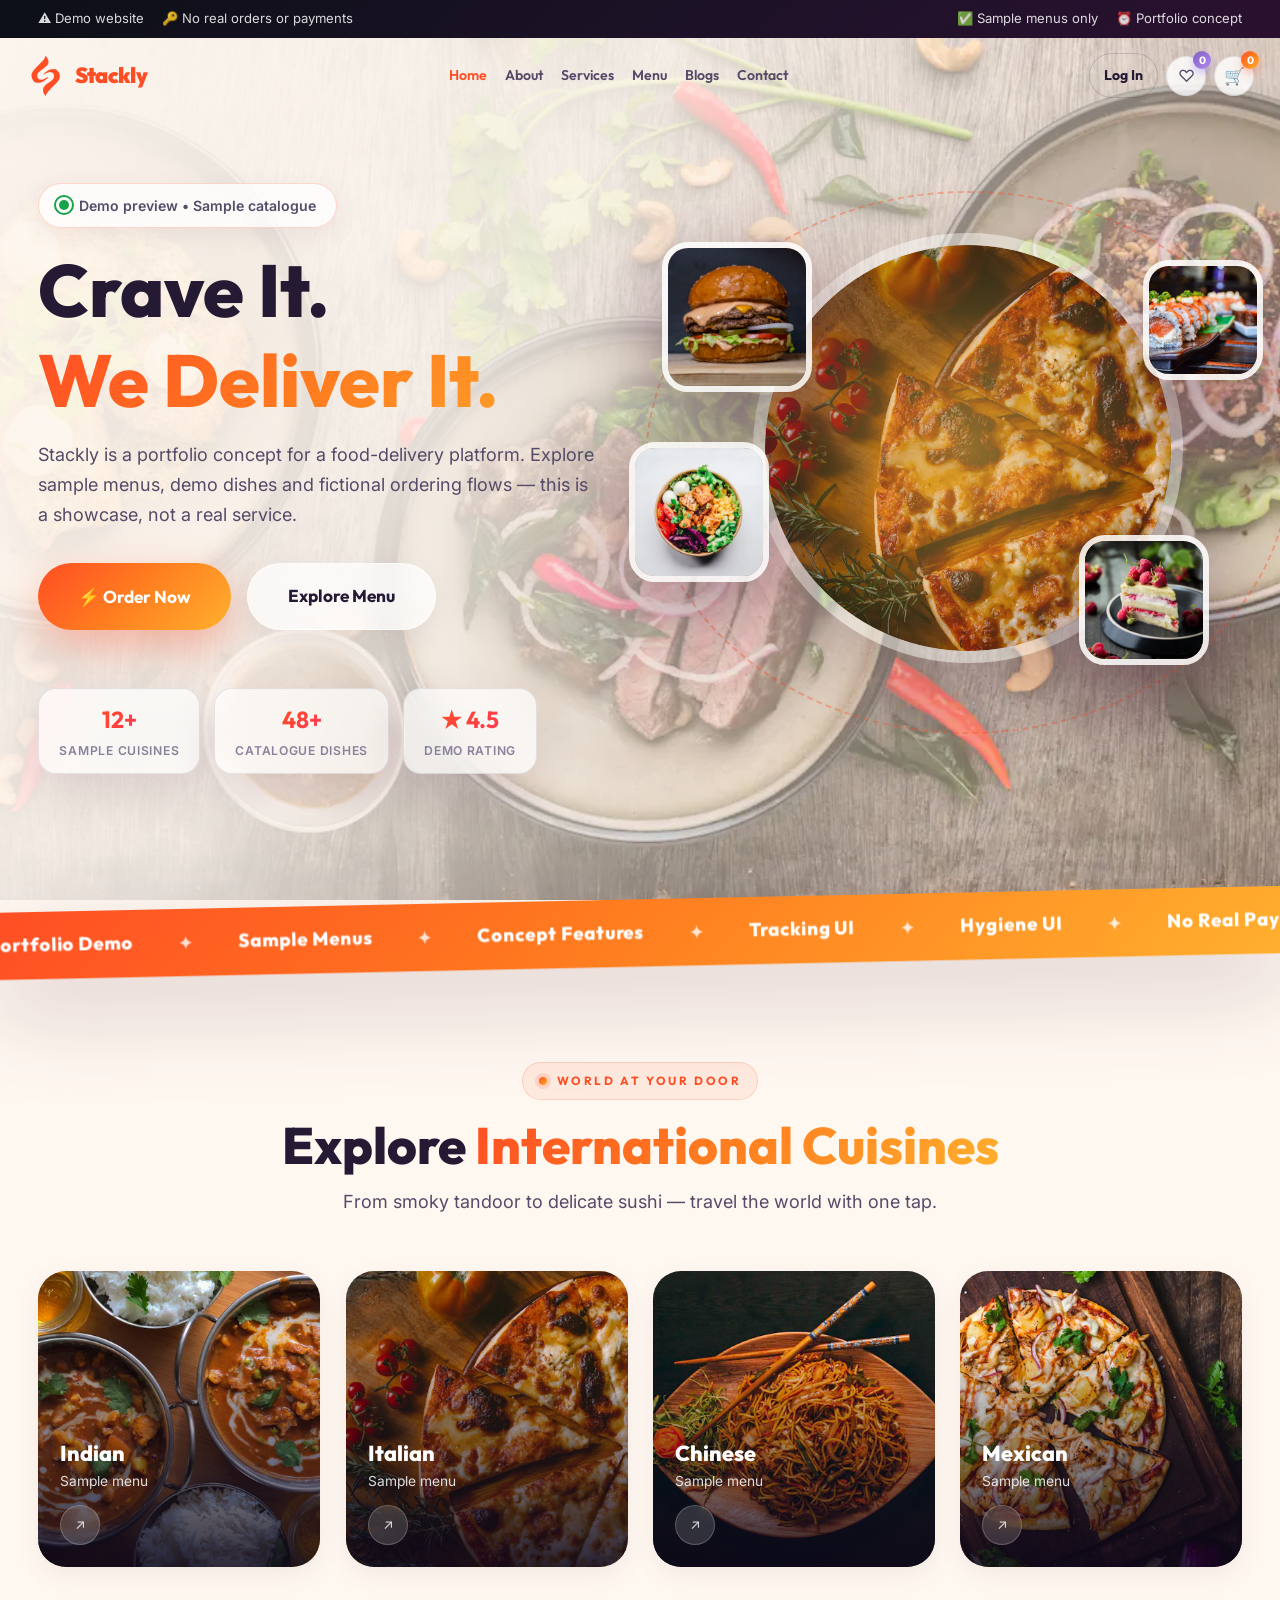
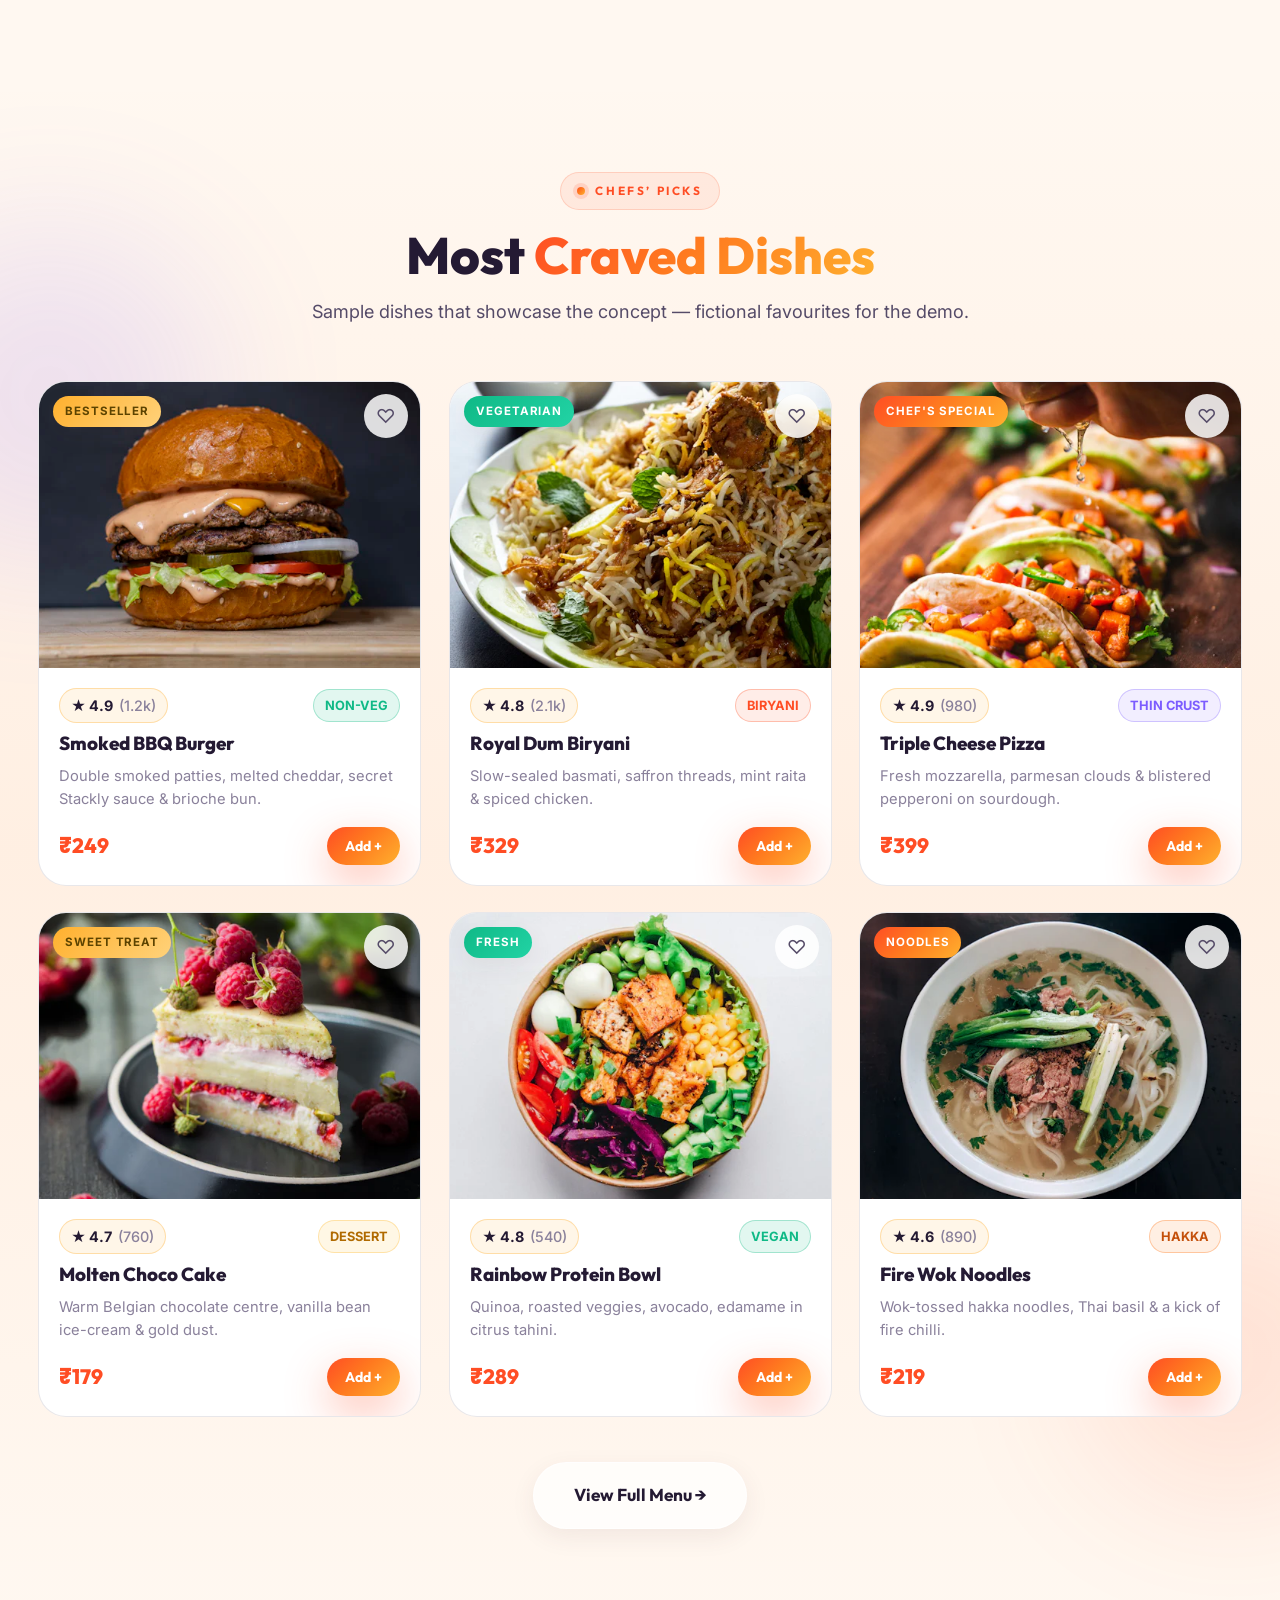
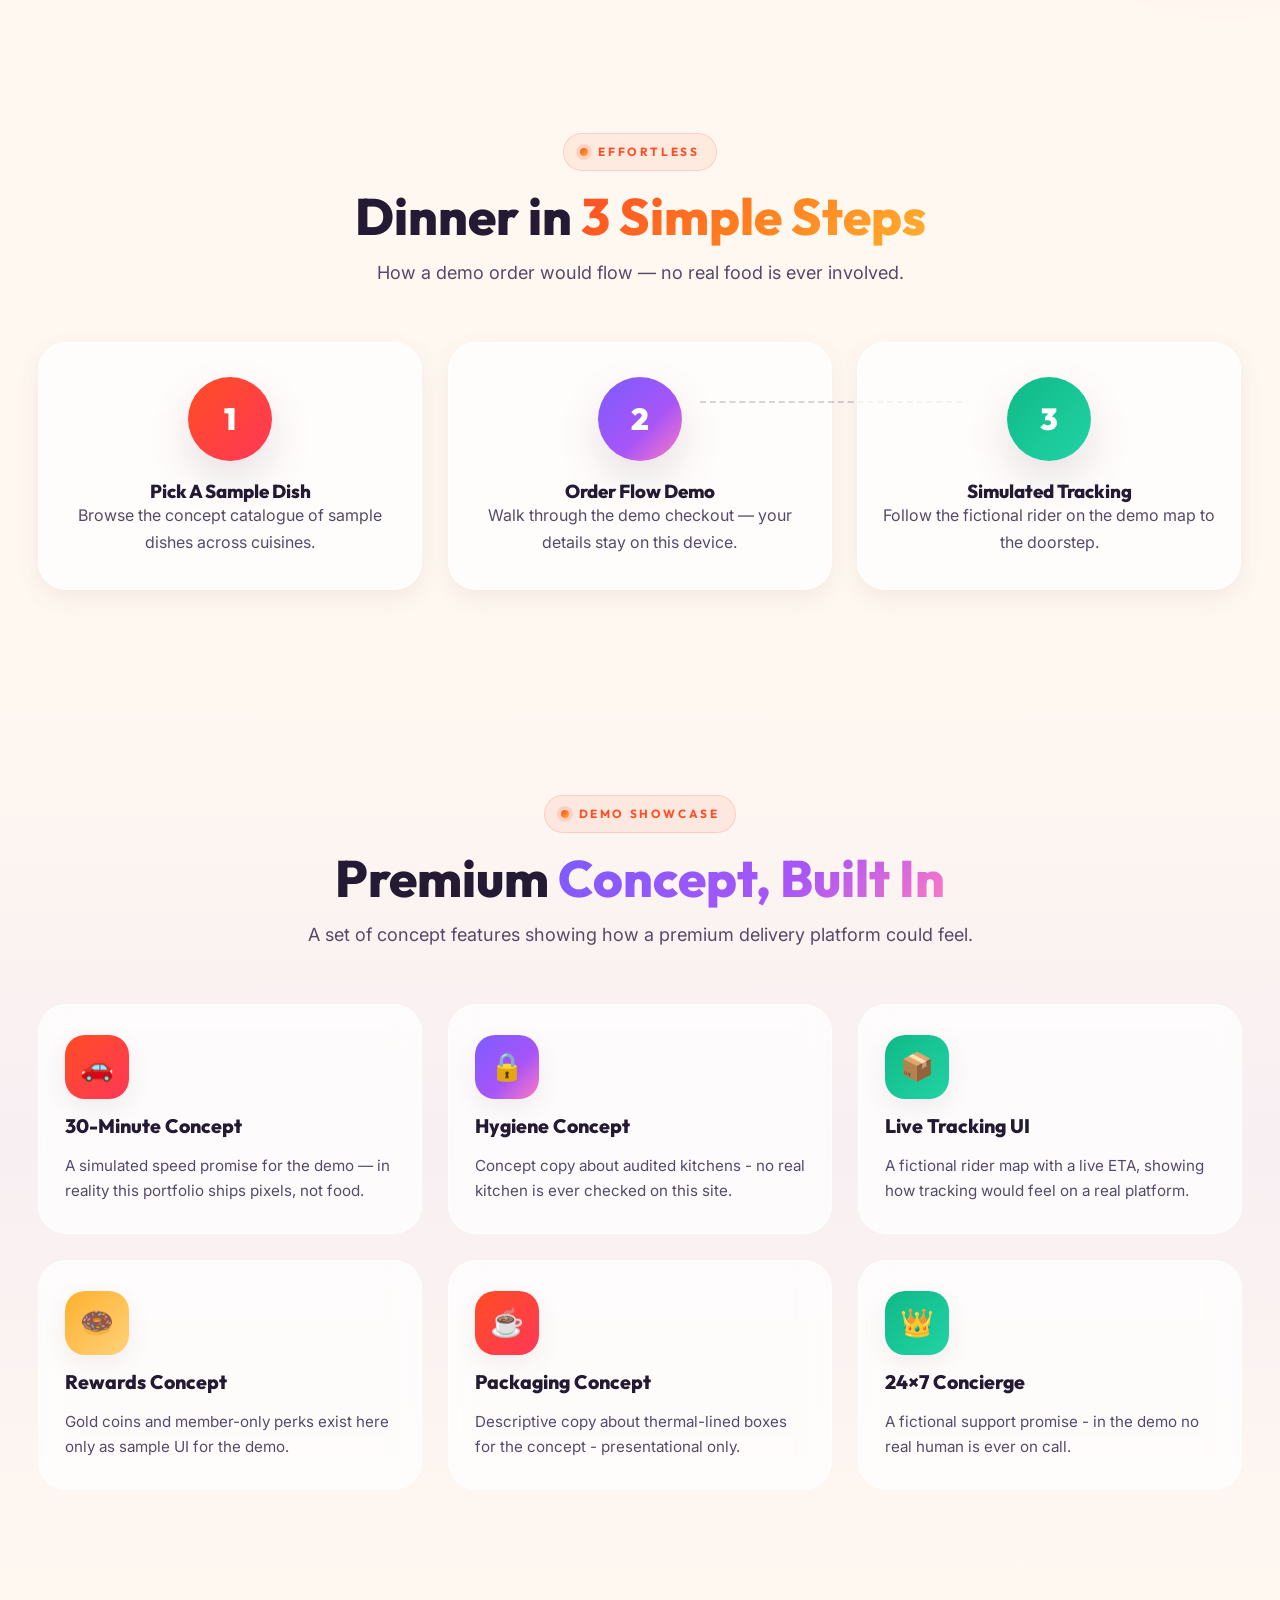
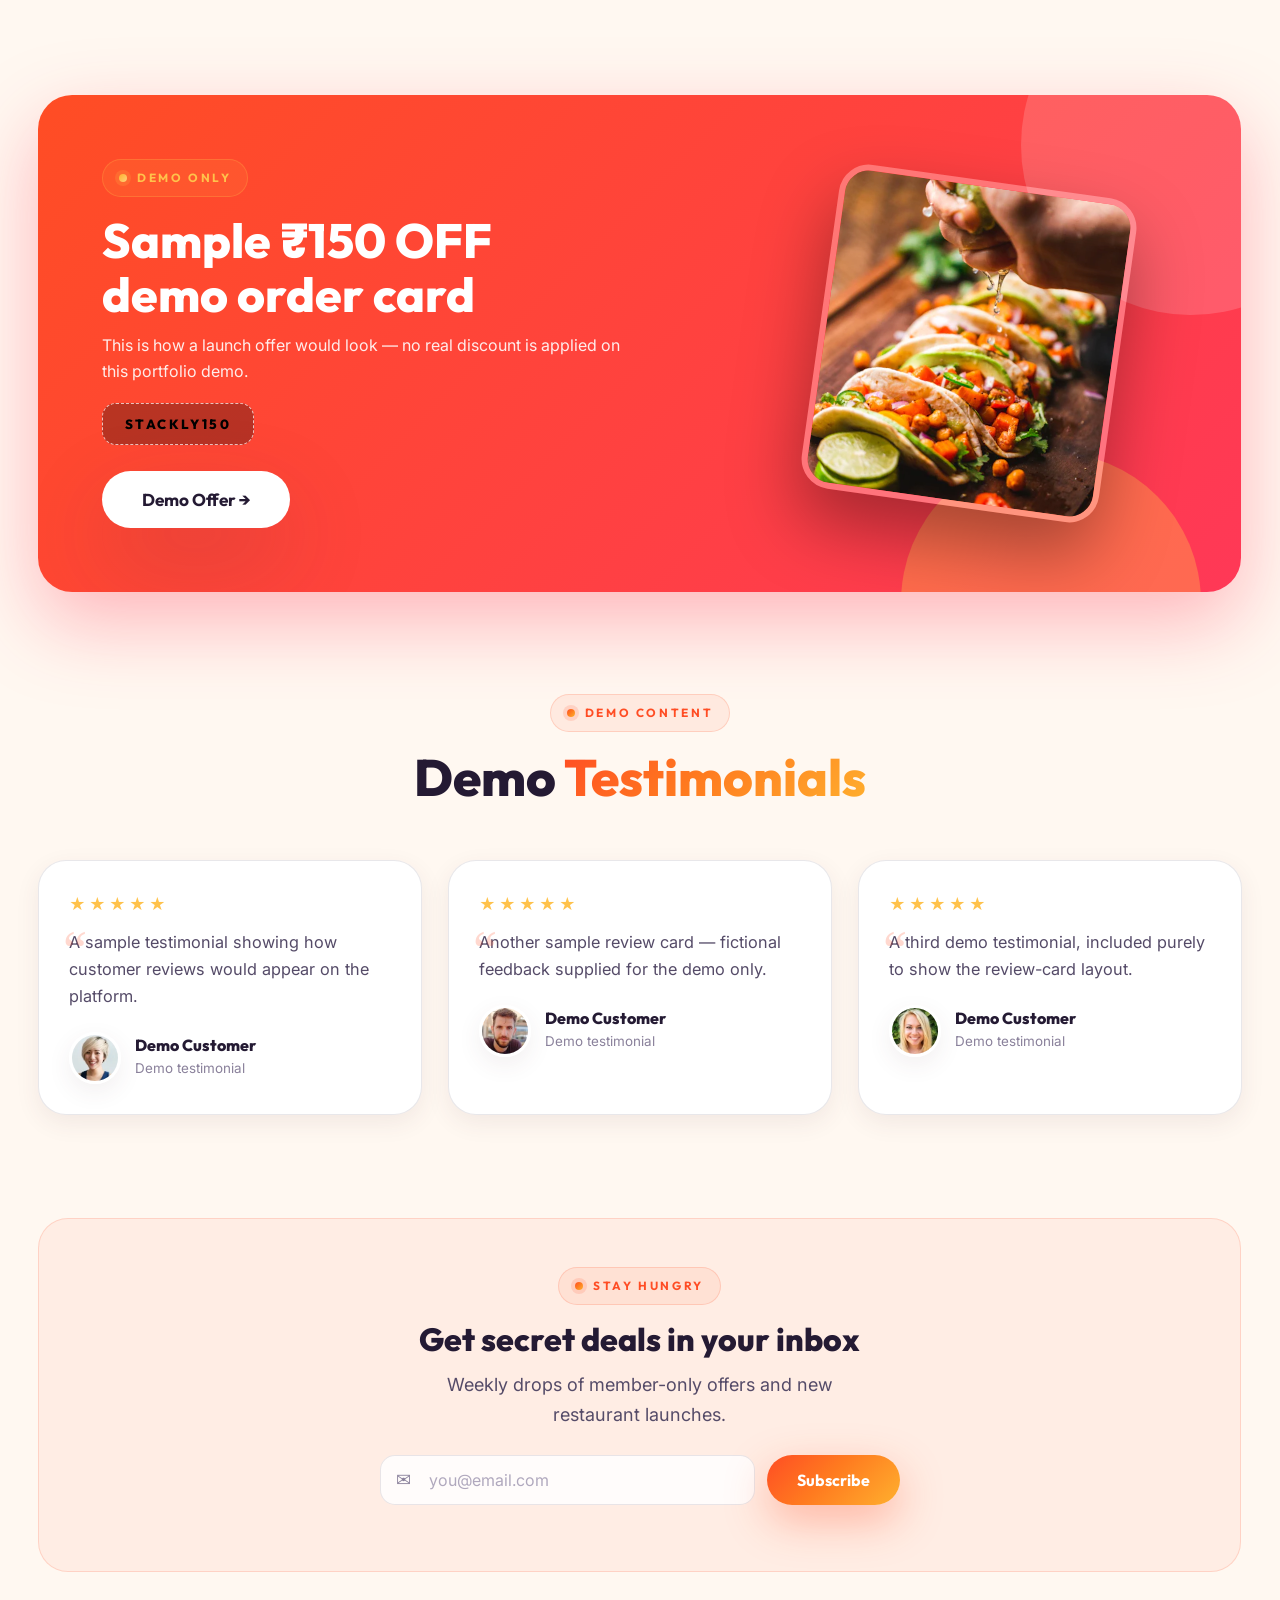
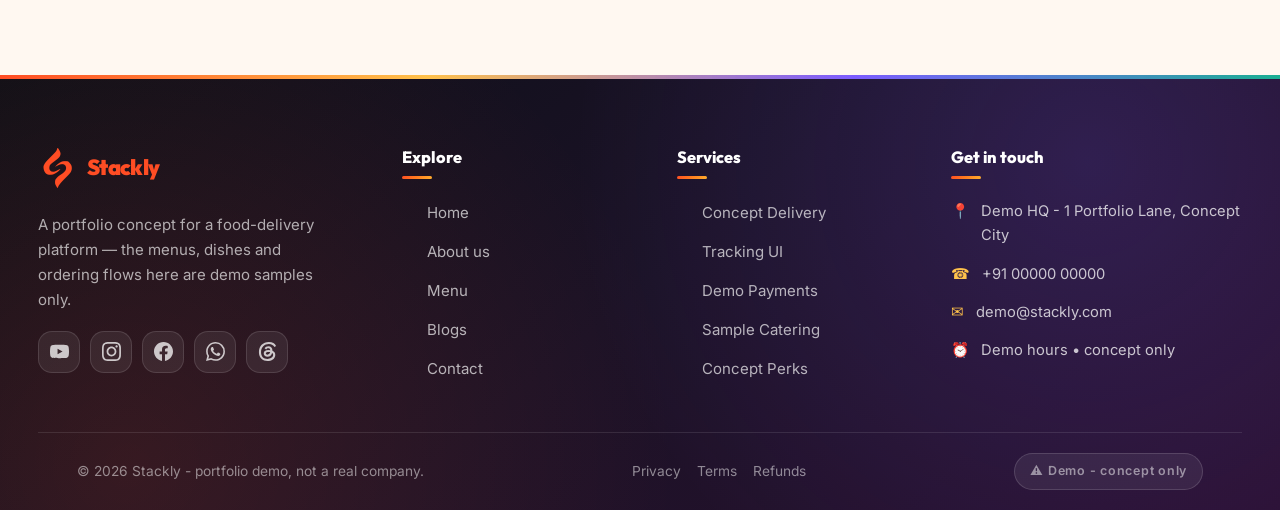
==== commit 559ca1da: "last commit" ====
--- a/index.html
+++ b/index.html
@@ -11,7 +11,6 @@
 <body>
 <a class="skip-link" href="#main">Skip to main content</a>
 <div class="scroll-progress" aria-hidden="true"></div>
-<div class="demo-banner" role="note"><div class="demo-banner-inner"><b>&#9888;&#65039; Demo website &mdash;</b> This is a portfolio project. No real orders, payments, accounts, or deliveries are processed.</div></div>
 <!-- LOADER -->
 <div class="loader" aria-hidden="true"> <div class="er-code" style="font-family:var(--font-head);font-weight:900;font-size:3rem;background:linear-gradient(135deg,#ff6b4a,#ffc24b);-webkit-background-clip:text;background-clip:text;color:transparent;">STACKLY</div>
 </div> <!-- HEADER -->
